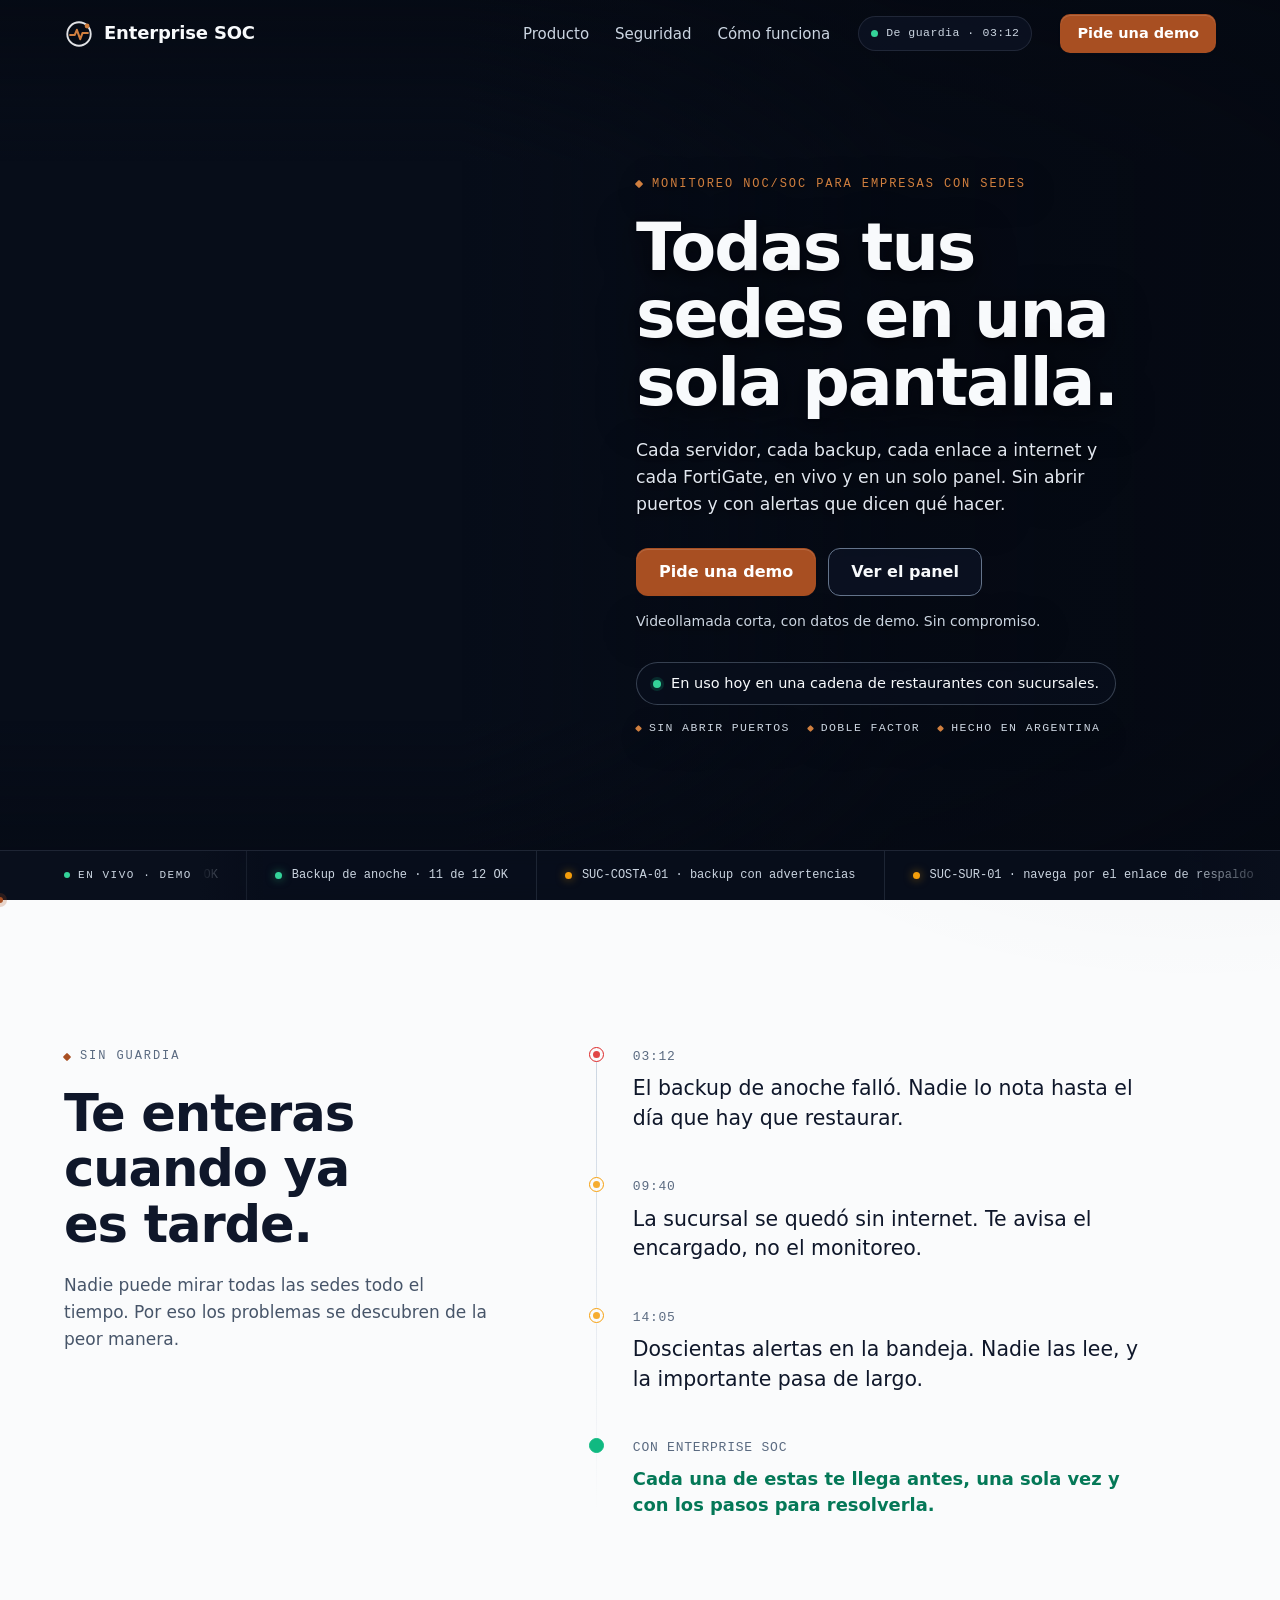
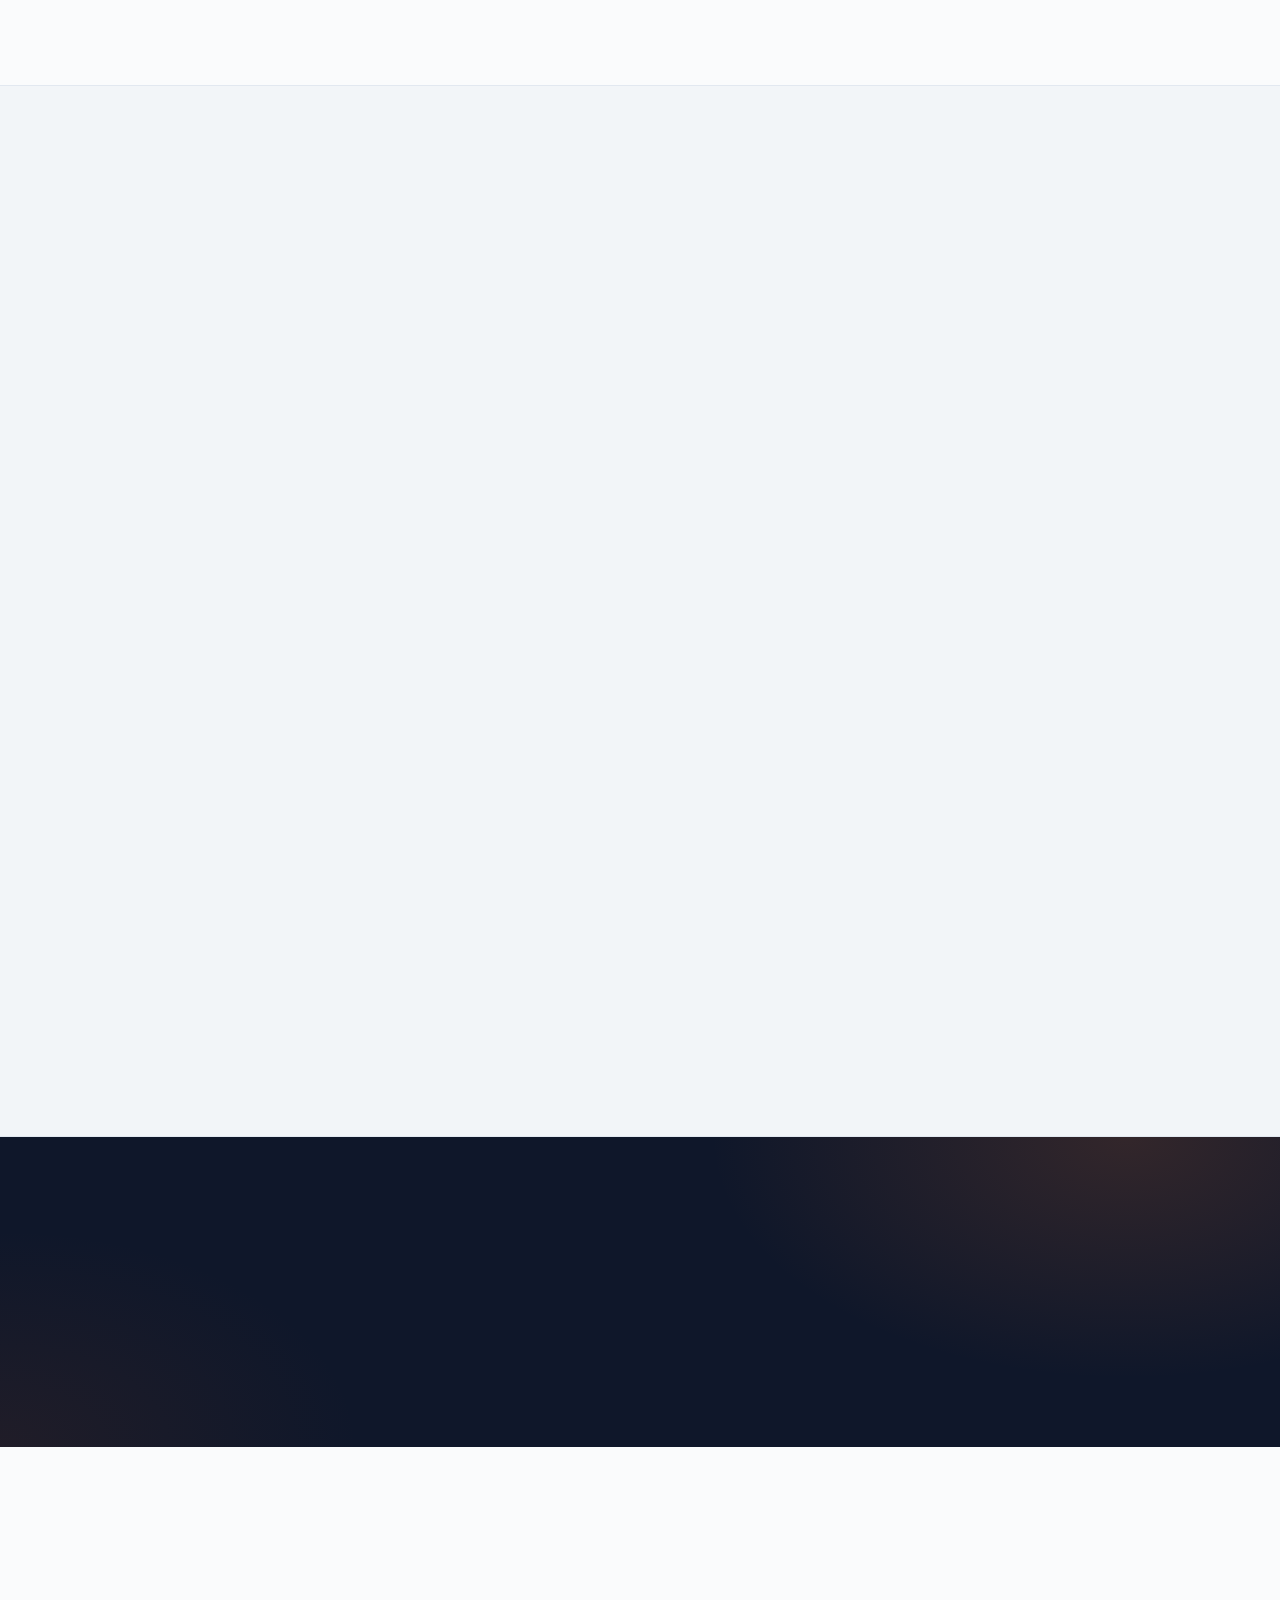
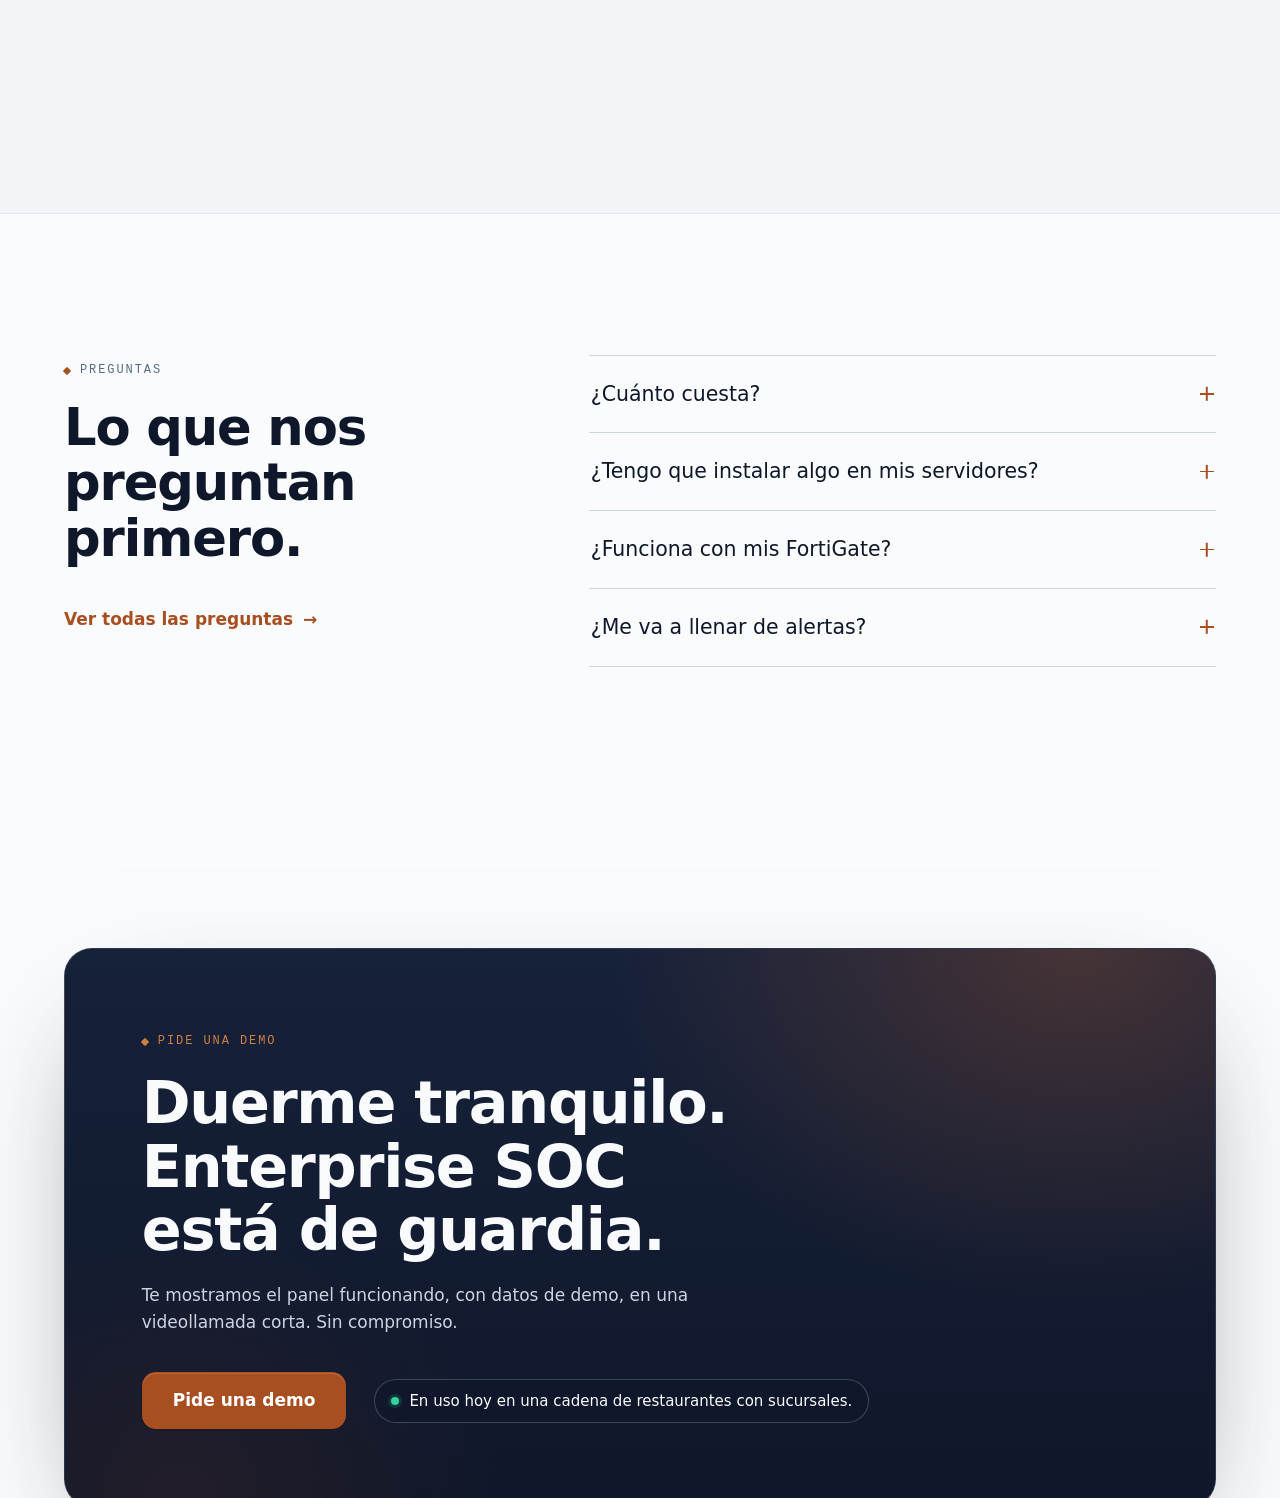
==== public/index.html @ 6513ec79 "WIP v16: correcciones responsive y libreria de efectos (en curso) Trabajo parcial, todavia en desarr" ====
<!doctype html>
<html lang="es">
<head>
<meta charset="utf-8">
<meta name="viewport" content="width=device-width, initial-scale=1, viewport-fit=cover">
<title>Enterprise SOC | Monitoreo NOC/SOC para empresas con sedes</title>
<meta name="description" content="Servidores, backups, internet y firewalls Fortinet de todas tus sedes, vigilados de día y de noche desde una sola pantalla. Te avisa con los pasos para resolverlo.">
<meta name="theme-color" content="#0F172A">
<link rel="canonical" href="https://enterprisesoc.lat/">
<meta property="og:type" content="website">
<meta property="og:locale" content="es_LA">
<meta property="og:site_name" content="Enterprise SOC">
<meta property="og:title" content="Enterprise SOC: te enteras antes de que llame el usuario">
<meta property="og:description" content="Servidores, backups, internet y firewalls Fortinet de todas tus sedes, vigilados de día y de noche desde una sola pantalla. Te avisa con los pasos para resolverlo.">
<meta property="og:url" content="https://enterprisesoc.lat/">
<meta property="og:image" content="https://enterprisesoc.lat/assets/img/og.jpg?v=15">
<meta property="og:image:width" content="1200">
<meta property="og:image:height" content="630">
<meta name="twitter:card" content="summary_large_image">
<link rel="icon" href="/favicon.svg" type="image/svg+xml">
<link rel="apple-touch-icon" href="/apple-touch-icon.png">
<link rel="preload" href="/assets/fonts/familjen-grotesk.woff2" as="font" type="font/woff2" crossorigin>
<link rel="preload" href="/assets/fonts/atkinson-next.woff2" as="font" type="font/woff2" crossorigin>
<link rel="preload" as="image" href="/assets/img/hero-start.webp?v=15" media="(min-width: 1025px) and (prefers-reduced-motion: no-preference)" fetchpriority="high">
<link rel="preload" as="image" href="/assets/img/hero-final-portrait.webp?v=15" media="(max-width: 720px)" fetchpriority="high">
<link rel="preload" as="script" href="/assets/js/geo-data.js?v=15" media="(min-width: 1025px) and (prefers-reduced-motion: no-preference)">
<link rel="preload" as="script" href="/assets/js/hero-scene.js?v=15" media="(min-width: 1025px) and (prefers-reduced-motion: no-preference)">
<style>@font-face{font-family:'Familjen Grotesk';src:url('/assets/fonts/familjen-grotesk.woff2') format('woff2');font-weight:400 700;font-style:normal;font-display:swap}
@font-face{font-family:'Atkinson Hyperlegible Next';src:url('/assets/fonts/atkinson-next.woff2') format('woff2');font-weight:200 800;font-style:normal;font-display:swap}
@font-face{font-family:'Martian Mono';src:url('/assets/fonts/martian-mono.woff2') format('woff2');font-weight:100 800;font-style:normal;font-display:swap}
:root,.form,.alert-card,.light{
--canvas:#FAFBFC;
--canvas-alt:#F2F5F8;
--surface:#FFFFFF;
--surface-2:#F8FAFC;
--sunken:#F1F5F9;
--glass:rgba(255,255,255,.82);
--line:#E2E8F0;
--line-strong:#CBD5E1;
--line-ui:#8492A6;
--accent:#A84F22;
--accent-hover:#873F1C;
--accent-soft:#FBF3EC;
--accent-tint:#F2DCC8;
--btn:#A84F22;
--btn-hover:#873F1C;
--warm:#C2632D;
--amber:#B45309;
--amber-dot:#F59E0B;
--crit:#DC2626;
--crit-text:#B91C1C;
--ok:#10B981;
--ok-text:#047857;
--text-primary:#0F172A;
--text-secondary:#475569;
--text-muted:#5A6A80;
--shadow:0 1px 2px rgba(15,23,42,.05),0 14px 34px -18px rgba(15,23,42,.2);
--shadow-lg:0 40px 100px -42px rgba(15,23,42,.38),0 0 0 1px rgba(15,23,42,.03);
}
:root{
--f-display:'Familjen Grotesk',ui-sans-serif,system-ui,sans-serif;
--f-body:'Atkinson Hyperlegible Next','Atkinson Hyperlegible',ui-sans-serif,system-ui,sans-serif;
--f-mono:'Martian Mono',ui-monospace,SFMono-Regular,Menlo,monospace;
--ease-out:cubic-bezier(.22,1,.36,1);
--ease-in-out:cubic-bezier(.65,0,.35,1);
--tshadow:0 1px 2px rgba(5,8,16,.9),0 3px 12px rgba(5,8,16,.7),0 10px 40px rgba(5,8,16,.7);
--gutter:clamp(20px,5vw,72px);
--nav-h:68px;
--wrap:1200px;
}
.form,.alert-card,.light{color:var(--text-primary)}
.hero,.page-hero,.demo-wrap,.nf,.ticker,.stats,.handover,.spec,.cta-card,.foot,.netguard,.dark,
.nav:not(.solid):not(.open){
--canvas:#0F172A;
--canvas-alt:#0F172A;
--surface:rgba(30,41,59,.72);
--surface-2:rgba(30,41,59,.5);
--sunken:rgba(11,18,34,.72);
--glass:rgba(15,23,42,.55);
--line:rgba(148,163,184,.16);
--line-strong:rgba(148,163,184,.34);
--line-ui:#64748B;
--accent:#D07F3F;
--accent-hover:#DFA067;
--accent-soft:rgba(208,127,63,.1);
--accent-tint:rgba(208,127,63,.24);
--warm:#E9A86F;
--amber:#FBBF24;
--crit:#F87171;
--crit-text:#FCA5A5;
--ok:#34D399;
--ok-text:#6EE7B7;
--text-secondary:#CBD5E1;
--text-muted:#94A3B8;
--text-primary:#F8FAFC;
--shadow:0 20px 60px -30px rgba(0,0,0,.7);
--shadow-lg:0 40px 120px -40px rgba(0,0,0,.8),0 0 0 1px rgba(0,0,0,.4);
color:var(--text-primary);
}
*,*::before,*::after{box-sizing:border-box}
html{overflow-x:hidden;overflow-x:clip;scroll-behavior:smooth;-webkit-text-size-adjust:100%;scroll-padding-top:calc(var(--nav-h) + 12px)}
html.menu-open{overflow:hidden;scrollbar-gutter:stable}
body{overflow-x:hidden;overflow-x:clip;margin:0;background:var(--canvas);color:var(--text-primary);font-family:var(--f-body);font-size:17px;line-height:1.6;-webkit-font-smoothing:antialiased;text-rendering:optimizeLegibility}
::selection{background:rgba(194,99,45,.22)}
img,svg,canvas{display:block;max-width:100%}
a{color:inherit}
h1,h2,h3{font-family:var(--f-display);font-weight:600;letter-spacing:-.015em;line-height:1.08;margin:0;text-wrap:balance}
p{margin:0}
p,li{text-wrap:pretty}
.sr-only{position:absolute!important;width:1px;height:1px;padding:0;margin:-1px;overflow:hidden;clip:rect(0,0,0,0);white-space:nowrap;border:0}
.skip{position:absolute;left:12px;top:-60px;z-index:100;background:var(--btn);color:#fff;padding:10px 16px;border-radius:10px;font-weight:600;text-decoration:none;transition:top .3s var(--ease-out)}
.skip:focus{top:12px}
:focus-visible{outline:2px solid var(--accent);outline-offset:3px;border-radius:6px}
main:focus{outline:none}
.env{position:fixed;inset:-10%;z-index:-1;pointer-events:none;background:
radial-gradient(60% 45% at 18% 16%,rgba(194,99,45,.045),transparent 70%),
radial-gradient(50% 40% at 86% 72%,rgba(15,23,42,.035),transparent 70%),
var(--canvas);animation:env-drift 96s var(--ease-in-out) -30s infinite alternate}
@keyframes env-drift{from{transform:translate3d(-2%,-1%,0) scale(1)}to{transform:translate3d(2%,1.5%,0) scale(1.04)}}
.nav{position:fixed;inset:0 0 auto 0;z-index:50;height:var(--nav-h);display:flex;align-items:center;gap:28px;padding:0 var(--gutter);border-bottom:1px solid transparent;transition:background .35s var(--ease-out),border-color .35s var(--ease-out),box-shadow .35s var(--ease-out);view-transition-name:nav}
.nav.solid{background:rgba(255,255,255,.9);backdrop-filter:blur(14px) saturate(1.4);-webkit-backdrop-filter:blur(14px) saturate(1.4);border-bottom-color:var(--line);box-shadow:0 8px 30px -22px rgba(15,23,42,.35)}
.nav.open{background:#fff;border-bottom-color:var(--line)}
.nav.scrolled:not(.solid):not(.open){background:rgba(9,15,28,.8);backdrop-filter:blur(14px) saturate(1.3);-webkit-backdrop-filter:blur(14px) saturate(1.3);border-bottom-color:rgba(148,163,184,.12)}
.brand{display:flex;align-items:center;gap:10px;text-decoration:none;font-family:var(--f-display);font-weight:600;font-size:18px;letter-spacing:-.01em;white-space:nowrap;color:var(--text-primary)}
.brand svg{width:30px;height:30px;flex:none}
.brand .lg-ring{stroke:currentColor;stroke-opacity:.9}
.brand .lg-pulse{stroke:var(--accent)}
.brand .lg-dot{fill:var(--accent)}
.nav-links{display:flex;gap:26px;margin:0 0 0 auto;list-style:none;padding:0}
.nav-links a{position:relative;text-decoration:none;color:var(--text-secondary);font-size:15px;transition:color .3s var(--ease-out)}
.nav-links a:hover,.nav-links a[aria-current="page"]{color:var(--text-primary)}
.nav-links a::after{content:"";position:absolute;left:0;right:0;bottom:-6px;height:1.5px;background:var(--accent);transform:scaleX(0);transform-origin:left;transition:transform .45s var(--ease-out)}
.nav-links a:hover::after,.nav-links a[aria-current="page"]::after{transform:scaleX(1)}
.nav-links .menu-cta{display:none}
.nav-links .menu-cta a::after{display:none}
.nav-cta{white-space:nowrap}
.status-chip{display:inline-flex;align-items:baseline;gap:8px;font-family:var(--f-mono);font-size:11.5px;letter-spacing:.04em;color:var(--text-secondary);padding:7px 12px;border:1px solid var(--line);border-radius:999px;background:var(--glass);white-space:nowrap}
.status-chip .dot{width:7px;height:7px;border-radius:50%;background:var(--ok);align-self:center;position:relative}
.status-chip .dot::after{content:"";position:absolute;inset:-4px;border-radius:50%;background:var(--ok);opacity:0;animation:dot-pulse 4s var(--ease-out) -1.2s infinite}
@keyframes dot-pulse{0%{opacity:.5;transform:scale(.4)}60%,100%{opacity:0;transform:scale(1.6)}}
.menu-btn{display:none;width:44px;height:44px;border-radius:12px;border:1px solid var(--line-ui);background:var(--glass);cursor:pointer;position:relative;flex:none}
.menu-btn span{position:absolute;left:12px;right:12px;height:1.6px;background:var(--text-primary);transition:transform .4s var(--ease-out)}
.menu-btn span:first-child{top:17px}.menu-btn span:last-child{top:25px}
.nav.open .menu-btn span:first-child{transform:translateY(4px) rotate(45deg)}
.nav.open .menu-btn span:last-child{transform:translateY(-4px) rotate(-45deg)}
.btn{display:inline-flex;align-items:center;justify-content:center;gap:10px;font-family:var(--f-body);font-weight:600;font-size:16px;line-height:1;padding:15px 22px;border-radius:12px;text-decoration:none;border:1px solid transparent;cursor:pointer;transition:background .3s var(--ease-out),color .3s var(--ease-out),border-color .3s var(--ease-out),box-shadow .3s var(--ease-out),transform .15s var(--ease-out);text-shadow:none;-webkit-tap-highlight-color:transparent}
.btn.primary{background:var(--btn);color:#fff;box-shadow:inset 0 1px 0 rgba(255,255,255,.14),0 1px 2px rgba(15,23,42,.2)}
.btn.primary:hover{background:var(--btn-hover);box-shadow:inset 0 1px 0 rgba(255,255,255,.14),0 12px 30px -10px rgba(194,99,45,.6)}
.btn.ghost{background:var(--glass);color:var(--text-primary);border-color:var(--line-ui)}
.btn.ghost:hover{border-color:var(--text-secondary);background:var(--surface)}
.btn:active{transform:scale(.98)}
.btn.small{padding:11px 16px;font-size:14.5px;border-radius:10px}
.btn.big{padding:19px 30px;font-size:17px;border-radius:14px}
.btn svg{width:16px;height:16px}
.btn[aria-current="page"]{pointer-events:none;opacity:.7}
@media (pointer:coarse){.btn{min-height:44px;display:inline-flex;align-items:center;justify-content:center}}
.link-arrow{display:inline-flex;align-items:center;gap:10px;color:var(--accent);font-weight:600;text-decoration:none}
.link-arrow::after{content:"→";transition:transform .4s var(--ease-out)}
.link-arrow:hover::after{transform:translateX(4px)}
.link-arrow:hover{color:var(--accent-hover)}
.proof{display:inline-flex;align-items:flex-start;gap:10px;padding:9px 16px;border:1px solid var(--line-strong);border-radius:22px;font-size:15px;color:var(--text-primary);background:var(--glass)}
.proof i{width:8px;height:8px;border-radius:50%;background:var(--ok);flex:none;box-shadow:0 0 0 3px rgba(16,185,129,.18);margin-top:calc(.8em - 4px)}
.live .proof i,.hero .proof i{animation:blink 4.6s var(--ease-in-out) -2.2s infinite}
@keyframes blink{0%,100%{opacity:.95}50%{opacity:.35}}
.hero{position:relative;background:#070D19}
.stage{position:relative;height:100vh;height:100svh;min-height:640px;display:flex;flex-direction:column;overflow:hidden;background:#070D19;isolation:isolate}
.hero-bg{position:absolute;inset:0;z-index:-3;background-color:#070D19;background-position:center;background-repeat:no-repeat;background-size:cover}
html:not(.js) .hero-bg,.hero.scene-failed .hero-bg{background-image:url('/assets/img/hero-final.webp?v=15')}
.hero.is-anim .hero-bg{background-image:url('/assets/img/hero-start.webp?v=15');background-size:auto 100%}
.scene,.scene-overlay{position:absolute;inset:0;width:100%;height:100%;z-index:-2}
.scene{transform:translateZ(0);opacity:0;transition:opacity 1.2s var(--ease-out)}
.scene-overlay{opacity:0;transition:opacity 1.2s var(--ease-out)}
.scene-ready .scene,.scene-ready .scene-overlay{opacity:1}
.hero.is-static .scene,.hero.is-static .scene-overlay,.hero.scene-failed .scene,.hero.scene-failed .scene-overlay{display:none}
.scrim{position:absolute;inset:0;z-index:-1;pointer-events:none;background:
linear-gradient(270deg,rgba(5,9,18,.84) 0%,rgba(5,9,18,.66) 30%,rgba(5,9,18,.2) 52%,rgba(5,9,18,0) 64%),
linear-gradient(180deg,rgba(5,9,18,.6) 0%,rgba(5,9,18,0) 18%),
linear-gradient(0deg,rgba(5,9,18,.55) 0%,rgba(5,9,18,0) 20%)}
.hero-inner{flex:1;display:flex;align-items:center;justify-content:flex-end;padding:calc(var(--nav-h) + 24px) var(--gutter) 36px}
.hero-copy{width:min(580px,100%);text-shadow:var(--tshadow)}
.hero-copy .kicker{color:var(--accent)}
.hero-copy h1{font-size:clamp(42px,5.2vw,78px);line-height:1.02;letter-spacing:-.03em;margin-top:18px;max-width:13ch}
.hero-sub{margin-top:20px;font-size:clamp(17px,1.35vw,20px);line-height:1.55;color:#E2E8F0;max-width:44ch}
.cta-row{display:flex;flex-wrap:wrap;gap:12px;margin-top:30px}
.cta-row .btn{text-shadow:none}
.hero-micro{margin-top:14px;font-size:14px;color:#CBD5E1}
.hero-proof{margin-top:30px;display:flex;flex-direction:column;align-items:flex-start;gap:14px}
.hero-proof .proof{background:rgba(9,16,30,.6);backdrop-filter:blur(10px);-webkit-backdrop-filter:blur(10px);text-shadow:none;font-size:14.5px}
.facts{list-style:none;margin:0;padding:0;display:flex;flex-wrap:wrap;gap:6px 18px;font-family:var(--f-mono);font-size:11.5px;letter-spacing:.12em;text-transform:uppercase;color:#CBD5E1}
.facts li{display:inline-flex;align-items:center;gap:8px}
.facts li::before{content:"";width:5px;height:5px;border-radius:1px;background:var(--accent);transform:rotate(45deg)}
.hv-b,.hv-c{display:none}
[data-h="b"] .hv-a,[data-h="c"] .hv-a{display:none}
[data-h="b"] .hv-b,[data-h="c"] .hv-c{display:inline}
.hero-copy>*{animation:hero-in .8s var(--ease-out) both}
.hero-copy>:nth-child(1){animation-delay:.05s}
.hero-copy>:nth-child(2){animation-delay:.15s}
.hero-copy>:nth-child(3){animation-delay:.3s}
.hero-copy>:nth-child(4){animation-delay:.42s}
.hero-copy>:nth-child(5){animation-delay:.5s}
.hero-copy>:nth-child(6){animation-delay:.6s}
@keyframes hero-in{from{opacity:0;transform:translateY(16px)}to{opacity:1;transform:none}}
.hero-copy>h1{animation-name:hero-h1}
@keyframes hero-h1{from{transform:translateY(12px)}to{transform:none}}
.ticker{position:relative;flex:none;overflow:hidden;border-top:1px solid var(--line);background:rgba(9,15,28,.86);backdrop-filter:blur(8px);-webkit-backdrop-filter:blur(8px)}
.ticker::before,.ticker::after{content:"";position:absolute;top:0;bottom:0;width:8%;z-index:1;pointer-events:none;background:linear-gradient(90deg,rgba(9,15,28,1),rgba(9,15,28,0))}
.ticker::before{left:0}.ticker::after{right:0;transform:scaleX(-1)}
.ticker-label{position:absolute;left:0;top:0;bottom:0;z-index:2;display:flex;align-items:center;gap:8px;padding:0 72px 0 var(--gutter);font-family:var(--f-mono);font-size:11px;letter-spacing:.14em;color:var(--text-secondary);background:linear-gradient(90deg,rgba(9,15,28,1) 0,rgba(9,15,28,1) calc(100% - 64px),rgba(9,15,28,0) 100%)}
.ticker-label i{width:6px;height:6px;border-radius:50%;background:var(--ok)}
.live .ticker-label i{animation:blink 2.4s var(--ease-in-out) infinite}
.ticker-track{display:flex;width:max-content;animation:tick 80s linear infinite;animation-play-state:paused}
.ticker.live .ticker-track{animation-play-state:running}
.ticker:hover .ticker-track,.ticker:focus-within .ticker-track{animation-play-state:paused}
.ev{display:inline-flex;align-items:center;gap:10px;padding:15px 28px;font-family:var(--f-mono);font-size:12px;color:var(--text-secondary);white-space:nowrap;border-right:1px solid var(--line)}
.ev::before{content:"";width:7px;height:7px;border-radius:50%;background:var(--ok);box-shadow:0 0 10px rgba(52,211,153,.6)}
.ev.warn::before{background:var(--amber-dot);box-shadow:0 0 10px rgba(245,158,11,.6)}
.ev.crit::before{background:var(--crit);box-shadow:0 0 10px rgba(248,113,113,.6)}
@keyframes tick{to{transform:translateX(-50%)}}
@media (max-width: 720px), (orientation: portrait) and (max-width: 1024px), (orientation: portrait) and (pointer: coarse), (orientation: landscape) and (pointer: coarse) and (max-height: 560px), (prefers-reduced-motion: reduce){
.hero .stage .hero-bg{background-image:url('/assets/img/hero-final.webp?v=15');background-size:cover}
}
@media (max-width: 720px), (orientation: portrait) and (max-width: 1024px), (orientation: portrait) and (pointer: coarse){
.hero .stage .hero-bg{background-image:url('/assets/img/hero-final-portrait.webp?v=15');background-position:center top;background-size:100% auto}
.stage{height:auto;min-height:100vh;min-height:100svh}
.hero-inner{align-items:flex-end;justify-content:flex-start;padding-top:calc(var(--nav-h) + 34vh)}
.scrim{background:linear-gradient(180deg,rgba(5,9,18,.45) 0%,rgba(5,9,18,.04) 20%,rgba(5,9,18,.12) 36%,rgba(5,9,18,.86) 56%,rgba(5,9,18,.97) 100%)}
}
@media (orientation: landscape) and (max-height: 620px){
.hero-proof .facts,.hero-micro{display:none}
}
.wrap{width:min(var(--wrap),calc(100% - 2*var(--gutter)));margin:0 auto;position:relative}
:root{--sec-pad:clamp(88px,11vw,150px)}
.sec{position:relative;padding:var(--sec-pad) 0}
.sec.alt{background:var(--canvas-alt);border-top:1px solid var(--line);border-bottom:1px solid var(--line)}
.kicker{font-family:var(--f-mono);font-size:12px;font-weight:500;letter-spacing:.16em;text-transform:uppercase;color:var(--text-muted);display:inline-flex;align-items:center;gap:10px}
.kicker::before{content:"";width:6px;height:6px;border-radius:1px;background:var(--accent);transform:rotate(45deg);flex:none}
.h2{font-size:clamp(32px,4vw,56px);letter-spacing:-.022em;margin-top:18px;max-width:20ch}
.lede{font-size:clamp(17px,1.3vw,19px);color:var(--text-secondary);margin-top:20px;max-width:58ch}
.sec-head{max-width:760px}
.sec-head.center{margin:0 auto;text-align:center;display:flex;flex-direction:column;align-items:center}
.more{margin-top:40px}
@property --fs{syntax:'<number>';inherits:true;initial-value:0}
html{--fs:0}
html:not(.sx){animation:sx-failsafe .01s linear 3s forwards}
@keyframes sx-failsafe{to{--fs:1}}
[data-reveal] .r{transition:opacity .8s var(--ease-out),transform .8s var(--ease-out)}
@media (scripting:enabled){
[data-reveal] .r{opacity:var(--fs);transform:translateY(calc(18px - var(--fs) * 18px))}
}
[data-reveal].in .r{opacity:1;transform:none}
[data-reveal].in .r:nth-child(2){transition-delay:.09s}
[data-reveal].in .r:nth-child(3){transition-delay:.18s}
[data-reveal].in .r:nth-child(4){transition-delay:.27s}
[data-reveal].in .r:nth-child(5){transition-delay:.36s}
[data-reveal].in .r:nth-child(6){transition-delay:.45s}
[data-reveal].in.done .r,[data-reveal].in.done .r:nth-child(n){transition-delay:0s}
[data-split-reveal] .wr{display:inline-block;overflow:hidden;vertical-align:top;padding-bottom:.14em;margin-bottom:-.14em}
[data-split-reveal] .wi{display:inline-block;transform:translateY(105%);opacity:0;transition:transform .6s var(--ease-out),opacity .6s var(--ease-out);transition-delay:calc(var(--i,0) * 40ms)}
.in [data-split-reveal] .wi,[data-split-reveal].in .wi{transform:none;opacity:1}
.after-hero{position:relative}
.guard{position:absolute;left:0;top:0;width:60px;pointer-events:none;z-index:1;overflow:visible}
.guard path{fill:none;stroke-linecap:round;stroke-linejoin:round}
.guard .base{stroke:var(--line-strong);stroke-width:1.2;opacity:.6}
.guard .live-line{stroke:var(--accent);stroke-width:1.6;opacity:.7}
.guard .head{fill:var(--accent)}
.guard .head-glow{fill:var(--accent);opacity:.22}
@media (max-width:1000px){.guard{display:none}}
.log{display:grid;grid-template-columns:minmax(0,5fr) minmax(0,7fr);gap:clamp(40px,6vw,96px);align-items:start}
.log-entries{list-style:none;margin:0;padding:0;position:relative}
.log-entries::before{content:"";position:absolute;left:7px;top:10px;bottom:10px;width:1px;background:linear-gradient(var(--line-strong),rgba(203,213,225,0))}
.entry{position:relative;padding:0 0 38px 44px}
.entry .dot{position:absolute;left:0;top:6px;width:15px;height:15px;border-radius:50%;border:1.5px solid var(--amber-dot);background:var(--canvas)}
.entry .dot::after{content:"";position:absolute;inset:3px;border-radius:50%;background:var(--amber-dot);opacity:.85}
.entry.crit .dot{border-color:var(--crit)}.entry.crit .dot::after{background:var(--crit)}
.live .entry .dot::after{animation:blink 5s var(--ease-in-out) -1.4s infinite}
.live .entry:nth-child(2) .dot::after{animation-delay:-3.1s}
.live .entry:nth-child(3) .dot::after{animation-delay:-.4s}
.entry time{font-family:var(--f-mono);font-size:13px;color:var(--text-muted);letter-spacing:.06em}
.entry p{font-size:clamp(19px,1.6vw,22px);line-height:1.45;margin-top:6px;color:var(--text-primary);max-width:40ch}
.entry.fix{padding-bottom:0}
.entry.fix .dot{border-color:var(--ok);background:var(--ok)}
.entry.fix .dot::after{display:none}
.entry.fix p{color:var(--ok-text);font-weight:600;font-size:clamp(17px,1.4vw,19px)}
.tabs{display:inline-flex;flex-wrap:wrap;justify-content:center;gap:4px;padding:5px;margin-top:36px;border:1px solid var(--line);border-radius:14px;background:var(--surface);box-shadow:var(--shadow)}
.tab{font:600 14.5px var(--f-body);color:var(--text-secondary);background:none;border:0;border-radius:10px;padding:10px 16px;cursor:pointer;transition:color .25s var(--ease-out),background .25s var(--ease-out);min-height:40px}
.tab:hover{color:var(--text-primary);background:var(--sunken)}
.tab[aria-selected="true"]{background:var(--btn);color:#fff}
.tilt-wrap{perspective:1600px;margin-top:28px}
.tilt{transform-origin:50% 0;transform:rotateX(calc(var(--t,1) * 8deg)) scale(calc(1 - var(--t,1) * .04)) translateY(calc(var(--t,1) * 28px));will-change:transform}
.frame{border:1px solid var(--line-strong);border-radius:16px;background:var(--surface);overflow:hidden;box-shadow:var(--shadow-lg);position:relative}
.frame-bar{display:flex;align-items:center;gap:14px;padding:11px 16px;border-bottom:1px solid var(--line);background:var(--surface-2)}
.frame-bar .lights{display:flex;gap:7px}
.frame-bar .lights i{width:10px;height:10px;border-radius:50%;background:var(--line-strong)}
.frame-bar .url{flex:1;max-width:420px;margin:0 auto;font-family:var(--f-mono);font-size:12px;color:var(--text-muted);background:var(--surface);border:1px solid var(--line);border-radius:8px;padding:6px 12px;display:flex;align-items:center;gap:8px;justify-content:center;justify-content:safe center;min-width:0;overflow:hidden;white-space:nowrap}
.frame-bar .url svg{width:12px;height:12px;flex:none;stroke:currentColor;fill:none;stroke-width:1.6}
.frame-bar .url>span{min-width:0;overflow:hidden;text-overflow:ellipsis;white-space:nowrap}
.frame-bar .conn{font-family:var(--f-mono);font-size:11.5px;color:var(--text-muted);display:flex;align-items:center;gap:7px}
.frame-bar .conn i{width:7px;height:7px;border-radius:50%;background:var(--ok)}
.live .frame-bar .conn i{animation:blink 4.4s var(--ease-in-out) -2s infinite}
.shots{position:relative;aspect-ratio:2400/1126;background:var(--surface-2)}
.shot{position:absolute;inset:0;opacity:0;transition:opacity .6s var(--ease-out)}
.shot.on{opacity:1}
.shot img{width:100%;height:auto;display:block}
.pins{position:absolute;inset:0;pointer-events:none}
.pin{position:absolute;display:flex;align-items:center;gap:8px;transform:translate(-8px,-50%);opacity:0;transition:opacity .5s var(--ease-out) .35s}
.shot.on .pin{opacity:1}
.pin i{width:16px;height:16px;border-radius:50%;background:var(--btn);border:2px solid #fff;box-shadow:0 0 0 5px rgba(194,99,45,.22),0 4px 12px rgba(15,23,42,.25);flex:none}
.pin span{font-family:var(--f-mono);font-size:12px;letter-spacing:.02em;color:#fff;background:#0F172A;padding:5px 9px;border-radius:7px;white-space:nowrap;box-shadow:0 6px 18px -6px rgba(15,23,42,.45)}
.pin.left{flex-direction:row-reverse;transform:translate(calc(-100% + 8px),-50%)}
.pin.below{flex-direction:column;transform:translate(-50%,-8px)}
.pin.above{flex-direction:column-reverse;transform:translate(-50%,calc(-100% + 8px))}
.box{position:absolute;border:2px solid var(--btn);border-radius:8px;box-shadow:0 0 0 4px rgba(194,99,45,.14);opacity:0;transition:opacity .5s var(--ease-out) .35s}
.shot.on .box{opacity:1}
.shot-caption{margin:18px auto 0;max-width:72ch;text-align:center;color:var(--text-secondary);font-size:16px;min-height:3.2em}
.shot-caption b{color:var(--text-primary);font-weight:600}
.caption-note{margin-top:8px;text-align:center;font-family:var(--f-mono);font-size:11.5px;color:var(--text-muted);letter-spacing:.04em}
.pillars{display:grid;grid-template-columns:repeat(2,minmax(0,1fr));gap:18px;margin-top:52px}
.card{position:relative;background:var(--surface);border:1px solid var(--line);border-radius:20px;padding:30px 30px 26px;display:flex;flex-direction:column;box-shadow:var(--shadow);transition:border-color .4s var(--ease-out),transform .5s var(--ease-out),box-shadow .5s var(--ease-out),opacity .8s var(--ease-out)}
.card:hover{border-color:var(--accent-tint);transform:translateY(-3px);box-shadow:0 1px 2px rgba(15,23,42,.05),0 24px 44px -22px rgba(135,63,28,.3)}
.card .ico{width:46px;height:46px;border-radius:12px;display:grid;place-items:center;background:var(--accent-soft);border:1px solid var(--accent-tint);position:relative}
.card .ico svg{width:24px;height:24px;stroke:var(--accent);fill:none;stroke-width:1.5;stroke-linecap:round;stroke-linejoin:round}
.card .ico::after{content:"";position:absolute;inset:-1px;border-radius:12px;box-shadow:0 0 22px rgba(194,99,45,.4);opacity:0}
.live .card .ico::after{animation:glow 9s var(--ease-in-out) infinite}
.live .card:nth-child(2) .ico::after{animation-delay:-2.2s}
.live .card:nth-child(3) .ico::after{animation-delay:-4.5s}
.live .card:nth-child(4) .ico::after{animation-delay:-6.7s}
@keyframes glow{0%,70%,100%{opacity:0}82%{opacity:1}}
.card h3{font-size:24px;margin-top:22px}
.card p{color:var(--text-secondary);margin-top:10px;font-size:16.5px}
.card .readout{margin-top:auto;padding-top:22px;font-family:var(--f-mono);font-size:11.5px;line-height:1.7;color:var(--text-muted);display:block;border-top:1px dashed var(--line-strong)}
.card .readout b{font-weight:500;color:var(--text-primary)}
.card .readout::before{content:"";display:inline-block;width:6px;height:6px;border-radius:50%;background:var(--ok);margin-right:8px;vertical-align:1px}
.card .readout.warn::before{background:var(--amber-dot)}
.card .body{margin-bottom:22px}
.spot{isolation:isolate;overflow:hidden}
.spot::before{content:"";position:absolute;inset:0;z-index:-1;border-radius:inherit;background:radial-gradient(420px circle at var(--mx,50%) var(--my,-20%),rgba(194,99,45,.08),transparent 45%);opacity:0;transition:opacity .5s var(--ease-out)}
.spot:hover::before{opacity:1}
.also{margin-top:26px;display:flex;flex-wrap:wrap;align-items:center;gap:10px}
.also-label{font-family:var(--f-mono);font-size:11.5px;letter-spacing:.14em;text-transform:uppercase;color:var(--text-muted);margin-right:6px}
.chip{display:inline-flex;align-items:center;padding:8px 14px;border:1px solid var(--line);border-radius:999px;background:var(--surface);font-size:14.5px;color:var(--text-secondary)}
.flow-sec{display:grid;grid-template-columns:minmax(0,5fr) minmax(0,6fr);gap:clamp(36px,6vw,96px);align-items:center}
.beats{list-style:none;margin:34px 0 0;padding:0;display:grid;gap:18px;counter-reset:beat}
.beats li{display:grid;grid-template-columns:34px minmax(0,1fr);gap:4px 14px;align-items:baseline}
.beats li::before{counter-increment:beat;content:counter(beat,decimal-leading-zero);font-family:var(--f-mono);font-size:12px;color:var(--text-muted);grid-row:span 2}
.beats b{font-family:var(--f-display);font-weight:600;font-size:19px}
.beats span{color:var(--text-secondary);font-size:16px}
.alert-card{background:var(--surface);border:1px solid var(--line);border-radius:18px;box-shadow:var(--shadow-lg);padding:24px;font-size:15px;position:relative}
.ac-head{display:flex;align-items:center;gap:10px;flex-wrap:wrap}
.sev{font-family:var(--f-mono);font-size:11px;letter-spacing:.06em;font-weight:500;padding:4px 8px;border-radius:6px;border:1px solid #FCD34D;background:#FFFBEB;color:#92400E}
.ac-srv{font-family:var(--f-mono);font-size:13px;font-weight:500;color:var(--text-primary)}
.ac-time{margin-left:auto;font-family:var(--f-mono);font-size:12px;color:var(--text-muted);transition:opacity .4s var(--ease-out)}
.ac-title{font-family:var(--f-display);font-weight:600;font-size:20px;line-height:1.3;margin-top:14px}
.ac-todo{margin-top:16px;border:1px solid #FDE9C8;background:#FFFBF4;border-radius:12px;padding:14px 16px}
.ac-todo>p{font-family:var(--f-mono);font-size:11px;letter-spacing:.12em;text-transform:uppercase;color:var(--amber)}
.ac-todo ol{margin:10px 0 0;padding-left:20px;display:grid;gap:7px;color:var(--text-secondary);font-size:14.5px}
.ac-todo ol li{transition:opacity .5s var(--ease-out),transform .5s var(--ease-out)}
@media (scripting:enabled){
.ac-todo ol li{opacity:var(--fs);transform:translateY(calc(6px - var(--fs) * 6px))}
}
.alert-card.s2 .ac-todo li{opacity:1;transform:none}
.alert-card.s2 .ac-todo li:nth-child(2){transition-delay:.25s}
.alert-card.s2 .ac-todo li:nth-child(3){transition-delay:.5s}
.ac-actions{display:flex;flex-wrap:wrap;gap:8px;margin-top:16px}
.ac-actions span{font-size:13px;padding:6px 10px;border:1px solid var(--line);border-radius:8px;color:var(--text-secondary);background:var(--surface-2)}
.ac-actions span.hl{border-color:var(--accent-tint);color:var(--accent);background:var(--accent-soft)}
.ac-trail{list-style:none;margin:18px 0 0;padding:16px 0 0;border-top:1px dashed var(--line-strong);display:flex;flex-wrap:wrap;gap:8px 18px;font-family:var(--f-mono);font-size:11.5px;color:var(--text-muted)}
.ac-trail li{display:inline-flex;align-items:center;gap:7px;opacity:.4;transition:opacity .5s var(--ease-out),color .5s var(--ease-out)}
.ac-trail li::before{content:"";width:7px;height:7px;border-radius:50%;background:var(--line-strong);transition:background .5s var(--ease-out)}
.ac-trail li.on{opacity:1;color:var(--text-secondary)}
.ac-trail li.on::before{background:var(--amber-dot)}
.ac-trail li.on.ok::before{background:var(--ok)}
.ac-trail li.on.ok{color:var(--ok-text)}
.ac-channels{display:flex;flex-wrap:wrap;gap:8px;margin-top:16px;align-items:center;font-size:13px;color:var(--text-muted)}
.ac-channels i{font-style:normal;padding:4px 9px;border-radius:999px;background:var(--sunken);color:var(--text-secondary)}
.ac-stamp{position:absolute;top:20px;right:20px;font-family:var(--f-mono);font-size:11px;letter-spacing:.1em;font-weight:500;color:var(--ok-text);border:1.5px solid var(--ok);border-radius:8px;padding:6px 10px;background:#ECFDF5;opacity:0;transform:scale(1.15) rotate(-4deg);transition:opacity .4s var(--ease-out),transform .5s var(--ease-out)}
.alert-card.s4 .ac-stamp{opacity:1;transform:rotate(-4deg)}
.alert-card.s4 .ac-time{opacity:0}
.stats{padding:clamp(60px,7vw,96px) 0;background:radial-gradient(50% 120% at 88% 0%,rgba(194,99,45,.2),transparent 65%),radial-gradient(40% 100% at 0% 100%,rgba(135,63,28,.14),transparent 70%),var(--canvas)}
.stats-grid{display:grid;grid-template-columns:repeat(4,minmax(0,1fr));gap:28px}
.stat b{display:block;font-family:var(--f-display);font-weight:600;font-size:clamp(44px,5vw,72px);letter-spacing:-.03em;line-height:1;color:var(--text-primary);background:linear-gradient(180deg,#FFFFFF 30%,#EBC29D);-webkit-background-clip:text;background-clip:text;-webkit-text-fill-color:transparent;white-space:nowrap}
@media (forced-colors:active){.stat b,.stat b *{background:none;-webkit-text-fill-color:currentColor;color:CanvasText}}
.stat>span{display:block;margin-top:12px;color:var(--text-secondary);max-width:24ch}
.locks-sec{display:grid;grid-template-columns:minmax(0,5fr) minmax(0,7fr);gap:clamp(36px,6vw,96px);align-items:start}
.locks{list-style:none;margin:0;padding:0;display:grid;grid-template-columns:repeat(2,minmax(0,1fr));gap:14px}
.locks li{padding:22px;border:1px solid var(--line);border-radius:16px;background:var(--surface);box-shadow:var(--shadow)}
.locks svg{width:22px;height:22px;stroke:var(--text-primary);fill:none;stroke-width:1.5;stroke-linecap:round;stroke-linejoin:round}
.locks b{display:block;margin-top:14px;font-family:var(--f-display);font-weight:600;font-size:19px}
.locks span{display:block;margin-top:6px;color:var(--text-secondary);font-size:15.5px}
.who{display:grid;grid-template-columns:repeat(3,minmax(0,1fr));gap:18px;margin-top:48px}
.who article{position:relative;padding:30px 28px 26px;border-radius:20px;background:var(--surface);border:1px solid var(--line);display:flex;flex-direction:column;box-shadow:var(--shadow);transition:border-color .4s var(--ease-out),transform .5s var(--ease-out),opacity .8s var(--ease-out)}
.who article:hover{border-color:var(--accent-tint);transform:translateY(-3px)}
.who .tag{font-family:var(--f-mono);font-size:11.5px;letter-spacing:.14em;text-transform:uppercase;color:var(--text-muted)}
.who h3{font-size:24px;margin-top:14px}
.who p{color:var(--text-secondary);margin-top:10px;font-size:16px}
.who ul{list-style:none;margin:18px 0 22px;padding:0;display:grid;gap:8px}
.who li{display:flex;gap:10px;align-items:baseline;font-size:15px;color:var(--text-primary)}
.who li::before{content:"";width:6px;height:6px;border-radius:50%;background:var(--ok);flex:none;transform:translateY(-2px)}
.who .link-arrow{margin-top:auto}
.handover{border:1px solid rgba(148,163,184,.2);border-radius:24px;background:radial-gradient(55% 70% at 92% 8%,rgba(194,99,45,.2),transparent 70%),radial-gradient(120% 90% at 70% 40%,#16213A,#0F172A);overflow:hidden;display:grid;grid-template-columns:minmax(0,4fr) minmax(0,8fr);align-items:center;box-shadow:0 40px 100px -46px rgba(15,23,42,.55)}
.handover-copy{padding:clamp(32px,5vw,64px)}
.handover .h2{font-size:clamp(32px,3.6vw,50px)}
.hold{margin-top:34px;position:relative;display:inline-flex;align-items:center;gap:14px;padding:16px 24px 16px 18px;border-radius:14px;border:1px solid var(--line-ui);background:var(--sunken);color:var(--text-primary);font:600 16px var(--f-body);cursor:pointer;overflow:hidden;user-select:none;-webkit-user-select:none;touch-action:none;-webkit-touch-callout:none;transition:border-color .3s var(--ease-out)}
.hold:hover{border-color:var(--accent)}
.hold .fill{position:absolute;inset:0;background:linear-gradient(90deg,rgba(208,127,63,.32),rgba(208,127,63,.14));transform-origin:left;transform:scaleX(var(--hp,0))}
.hold .ring{position:relative;width:26px;height:26px;flex:none}
.hold .ring svg{width:26px;height:26px;transform:rotate(-90deg)}
.hold .ring circle{fill:none;stroke-width:2.5}
.hold .ring .track{stroke:rgba(148,163,184,.25)}
.hold .ring .prog{stroke:var(--accent);stroke-dasharray:63;stroke-dashoffset:calc(63*(1 - var(--hp,0)))}
.hold .label{position:relative}
.handover.done .hold{border-color:var(--ok)}
.handover-msg{margin-top:20px;min-height:1.6em;color:var(--ok);font-weight:600;opacity:0;transform:translateY(6px);transition:opacity .7s var(--ease-out),transform .7s var(--ease-out)}
.handover.done .handover-msg{opacity:1;transform:none}
.map-note{margin-top:22px;font-family:var(--f-mono);font-size:12px;color:var(--text-muted)}
.map{position:relative;padding:clamp(16px,3vw,32px)}
.map svg{width:100%;height:auto;overflow:hidden;border-radius:18px;display:block;border:1px solid var(--line)}
.map .sea{fill:#0A1222}
.map .landfill{fill:#162236}
.map .coast{fill:none;stroke:rgba(148,163,184,.38);stroke-width:1.2}
.map .water-label{font-family:var(--f-mono);font-size:11px;letter-spacing:.24em;fill:rgba(148,163,184,.5)}
.map .link{fill:none;stroke:var(--accent);stroke-width:1.4;opacity:.9}
.map .site circle.core{fill:var(--warm)}
.map .site circle.halo{fill:var(--warm);opacity:.14}
.map .site circle.ok{fill:none;stroke:var(--ok);stroke-width:1.6;opacity:0;transform-box:fill-box;transform-origin:center;transform:scale(.4);transition:opacity .6s var(--ease-out),transform .6s var(--ease-out)}
.map .site.on circle.ok{opacity:1;transform:none}
.map .site text{font-family:var(--f-mono);font-size:11px;fill:var(--text-secondary);opacity:0;transition:opacity .6s var(--ease-out)}
.map .site.on text{opacity:1}
.live .map .site circle.core{animation:twinkle 6s var(--ease-in-out) infinite}
.live .map .site:nth-child(3n) circle.core{animation-delay:-2s}
.live .map .site:nth-child(3n+1) circle.core{animation-delay:-4.1s}
@keyframes twinkle{0%,100%{opacity:1}50%{opacity:.55}}
.steps{display:grid;grid-template-columns:repeat(3,minmax(0,1fr));gap:22px;margin:52px 0 0;padding:0;list-style:none;position:relative}
.step{position:relative;border-top:1px solid var(--line-strong);padding-top:28px;container-type:inline-size}
.step .num{font-family:var(--f-mono);font-size:13px;color:var(--text-muted);letter-spacing:.1em}
.step .art{margin:20px 0 24px;height:160px;border-radius:16px;border:1px solid var(--line);background:var(--surface);display:grid;place-items:center;overflow:hidden;position:relative}
.step .art svg{width:82%;height:auto;max-height:128px}
.step h3{font-size:24px}
.step p{color:var(--text-secondary);margin-top:10px;max-width:34ch}
.step .runner{position:absolute;top:-3.5px;left:0;width:6px;height:6px;border-radius:50%;background:var(--accent);box-shadow:0 0 10px rgba(194,99,45,.8);opacity:0}
.live .step .runner{animation:run 7s var(--ease-in-out) infinite}
.live .step:nth-child(2) .runner{animation-delay:-2.3s}
.live .step:nth-child(3) .runner{animation-delay:-4.6s}
@keyframes run{0%{transform:translateX(0);opacity:0}10%{opacity:1}60%{opacity:1}75%,100%{transform:translateX(calc(100cqi - 6px));opacity:0}}
.art .stroke{fill:none;stroke:#94A3B8;stroke-width:1.5;stroke-linecap:round;stroke-linejoin:round}
.art .acc{fill:none;stroke:var(--accent);stroke-width:1.6;stroke-linecap:round;stroke-linejoin:round}
.art .accf{fill:var(--accent)}
.art .warmf{fill:var(--warm)}
.art .t{font-family:var(--f-mono);font-size:9px;fill:var(--text-muted)}
.art .t.acc-t{fill:var(--accent)}
.art .t.sm{font-size:7px}
.faq{display:grid;grid-template-columns:minmax(0,5fr) minmax(0,7fr);gap:clamp(36px,6vw,96px);align-items:start}
@media (min-width:901px){.faq>div:first-child{position:sticky;top:calc(var(--nav-h) + 40px)}}
.faq-list{border-top:1px solid var(--line-strong)}
.faq details{border-bottom:1px solid var(--line-strong)}
.faq summary{list-style:none;cursor:pointer;display:flex;justify-content:space-between;align-items:baseline;gap:24px;padding:22px 2px;font-family:var(--f-display);font-weight:500;font-size:clamp(19px,1.6vw,22px);color:var(--text-primary);transition:color .3s var(--ease-out)}
.faq summary::-webkit-details-marker{display:none}
.faq summary:hover{color:var(--accent)}
.faq summary .plus{position:relative;width:14px;height:14px;flex:none;align-self:center}
.faq summary .plus::before,.faq summary .plus::after{content:"";position:absolute;left:0;top:6px;width:14px;height:1.6px;background:var(--accent);transition:transform .45s var(--ease-out)}
.faq summary .plus::after{transform:rotate(90deg)}
.faq details[open] summary .plus::after{transform:rotate(0)}
.faq .ans{padding:0 2px 24px;color:var(--text-secondary);max-width:62ch;animation:ans-in .5s var(--ease-out) both}
@keyframes ans-in{from{opacity:0;transform:translateY(-6px)}to{opacity:1;transform:none}}
.cta-card{position:relative;overflow:hidden;border:1px solid rgba(148,163,184,.2);border-radius:28px;padding:clamp(24px,6vw,88px);background:radial-gradient(70% 110% at 88% 0%,rgba(194,99,45,.28),transparent 58%),radial-gradient(40% 70% at 10% 100%,rgba(135,63,28,.16),transparent 70%),linear-gradient(180deg,#16213A,#0F172A);box-shadow:0 50px 120px -50px rgba(15,23,42,.6)}
.cta-card .h2{font-size:clamp(36px,4.6vw,66px);max-width:16ch}
.cta-card .kicker{color:var(--accent)}
.cta-net{position:absolute;inset:0;pointer-events:none;opacity:.5;background:75% 40%/cover no-repeat;-webkit-mask-image:linear-gradient(90deg,transparent 30%,#000 100%);mask-image:linear-gradient(90deg,transparent 30%,#000 100%)}
.live .cta-net{background-image:url('/assets/img/hero-bg.webp?v=15')}
.cta-card>*:not(.cta-net){position:relative}
.cta-actions{display:flex;align-items:center;gap:20px 28px;flex-wrap:wrap;margin-top:36px}
.foot{background:var(--canvas);border-top:1px solid var(--line);padding:64px 0 44px;color:var(--text-secondary);font-size:14.5px}
.foot-grid{display:grid;grid-template-columns:minmax(0,6fr) minmax(0,3fr) minmax(0,3fr);gap:36px 48px}
.foot .brand{font-size:17px;color:var(--text-primary)}
.foot .brand svg{width:26px;height:26px}
.foot-brand p{margin-top:16px;max-width:42ch}
.foot-mail{display:inline-block;margin-top:16px;color:var(--text-primary);text-decoration:none;border-bottom:1px solid var(--line-strong);padding-bottom:2px;transition:border-color .3s var(--ease-out)}
.foot-mail:hover{border-color:var(--accent)}
.foot-nav{display:flex;flex-direction:column;gap:10px}
.foot-h{font-family:var(--f-mono);font-size:11px;letter-spacing:.16em;text-transform:uppercase;color:var(--text-muted);margin-bottom:4px}
.foot a{text-decoration:none;color:var(--text-secondary);transition:color .3s var(--ease-out)}
.foot a:hover{color:var(--text-primary)}
.foot .fine{grid-column:1/-1;display:flex;justify-content:space-between;gap:12px 32px;flex-wrap:wrap;font-size:13px;margin-top:12px;padding-top:24px;border-top:1px solid var(--line);color:var(--text-muted)}
.page-hero{position:relative;padding:calc(var(--nav-h) + clamp(80px,12vw,150px)) 0 clamp(64px,9vw,110px);overflow:hidden;border-bottom:1px solid var(--line);background:var(--canvas);isolation:isolate}
.page-hero-bg{position:absolute;inset:0;z-index:-1;overflow:hidden}
.page-hero-bg::before{content:"";position:absolute;inset:-6%;background:url('/assets/img/hero-bg.webp?v=15') 30% 50%/cover no-repeat;opacity:.55;animation:kenburns 42s var(--ease-in-out) -8s infinite alternate}
.page-hero-bg::after{content:"";position:absolute;inset:0;background:radial-gradient(38% 60% at 90% 12%,rgba(194,99,45,.22),transparent 70%),radial-gradient(34% 50% at 72% 100%,rgba(135,63,28,.2),transparent 70%),linear-gradient(90deg,rgba(15,23,42,.97) 0%,rgba(15,23,42,.86) 45%,rgba(15,23,42,.5) 100%),linear-gradient(0deg,#0F172A 0%,rgba(15,23,42,0) 40%)}
@media (max-width:720px){.page-hero-bg::before{background-image:none}}
@keyframes kenburns{from{transform:scale(1) translate3d(0,0,0)}to{transform:scale(1.08) translate3d(-2%,1%,0)}}
.page-hero .kicker,.demo-wrap .kicker,.nf .kicker{color:var(--accent)}
.page-hero h1,.demo-copy h1,.nf h1{font-size:clamp(40px,5.4vw,76px);line-height:1.03;letter-spacing:-.028em;max-width:17ch;margin-top:18px}
.page-hero .lede{font-size:clamp(18px,1.45vw,21px);max-width:56ch}
.hero-actions{display:flex;flex-wrap:wrap;gap:12px;margin-top:34px}
.scrolly-grid{display:grid;grid-template-columns:minmax(0,7fr) minmax(0,5fr);gap:clamp(32px,5vw,72px);margin-top:48px;align-items:start}
.scrolly-sticky{position:sticky;top:calc(var(--nav-h) + 40px)}
.scrolly-dots{display:flex;gap:8px;margin-top:16px;justify-content:center}
.scrolly-dots i{width:22px;height:3px;border-radius:2px;background:var(--line-strong);transition:background .4s var(--ease-out),width .4s var(--ease-out)}
.scrolly-dots i.on{background:var(--accent);width:40px}
.chapters{list-style:none;margin:0;padding:0}
.chapter{min-height:min(70vh,640px);display:flex;flex-direction:column;justify-content:center;transition:opacity .6s var(--ease-out)}
.sx .chapter{opacity:.32}
.sx .chapter.on{opacity:1}
.chapter .num{font-family:var(--f-mono);font-size:13px;color:var(--text-muted);letter-spacing:.1em}
.chapter h3{font-size:clamp(26px,2.4vw,34px);margin-top:12px;line-height:1.12}
.chapter p{color:var(--text-secondary);margin-top:14px;font-size:18px;max-width:42ch}
.ticks{list-style:none;padding:0;margin:20px 0 0;display:grid;gap:10px}
.ticks li{display:flex;gap:12px;align-items:baseline;color:var(--text-primary)}
.ticks li::before{content:"";width:6px;height:6px;border-radius:50%;background:var(--ok);flex:none;transform:translateY(-2px)}
.netguard{border-radius:28px;border:1px solid rgba(148,163,184,.2);background:radial-gradient(50% 80% at 100% 0%,rgba(194,99,45,.18),transparent 65%),linear-gradient(180deg,#16213A,#0F172A);padding:clamp(32px,5vw,64px);display:grid;grid-template-columns:minmax(0,5fr) minmax(0,7fr);gap:clamp(32px,5vw,72px);align-items:center;box-shadow:0 40px 100px -46px rgba(15,23,42,.55)}
.netguard .kicker{color:var(--accent)}
.netguard .h2{font-size:clamp(30px,3.4vw,48px)}
.ng-list{list-style:none;margin:28px 0 0;padding:0;display:grid;gap:14px}
.ng-list li{display:grid;grid-template-columns:22px minmax(0,1fr);gap:12px;align-items:baseline}
.ng-list li::before{content:"";width:8px;height:8px;border-radius:50%;background:var(--amber-dot);transform:translateY(-1px)}
.ng-list b{font-weight:600}
.ng-list span{display:block;color:var(--text-secondary);font-size:15.5px}
.topo svg{width:100%;height:auto;overflow:visible}
.topo .ln{stroke:rgba(148,163,184,.4);stroke-width:1.4;fill:none}
.topo .ln.warn{stroke:var(--amber-dot);stroke-dasharray:4 5}
.topo .nd rect{fill:rgba(30,41,59,.9);stroke:rgba(148,163,184,.4);stroke-width:1.2}
.topo .nd.ok rect{stroke:rgba(52,211,153,.6)}
.topo .nd.bad rect{fill:rgba(120,53,15,.35);stroke:var(--amber-dot)}
.topo .nd text{font-family:var(--f-display);font-weight:600;font-size:14px;fill:#F8FAFC}
.topo .nd text.s{font-family:var(--f-mono);font-weight:400;font-size:10.5px;fill:#94A3B8}
.topo .nd.bad text.s{fill:#FBBF24}
.topo .badge rect{fill:#FBBF24}
.topo .badge text{font-family:var(--f-mono);font-size:10px;font-weight:500;fill:#1C1917;letter-spacing:.06em}
.topo .pulse{fill:none;stroke:var(--amber-dot);stroke-width:1.5;transform-box:fill-box;transform-origin:center;opacity:0}
.live .topo .pulse{animation:ring 2.6s var(--ease-out) infinite}
@keyframes ring{0%{opacity:.8;transform:scale(.6)}100%{opacity:0;transform:scale(1.8)}}
.topo .pk{fill:var(--accent)}
.inv{display:grid;grid-template-columns:repeat(4,minmax(0,1fr));gap:14px;margin:44px 0 0;padding:0;list-style:none}
.inv li{padding:24px 22px;border:1px solid var(--line);border-radius:18px;background:var(--surface);box-shadow:var(--shadow)}
.inv .k{font-family:var(--f-mono);font-size:11px;letter-spacing:.14em;text-transform:uppercase;color:var(--text-muted)}
.inv b{display:block;margin-top:12px;font-family:var(--f-display);font-weight:600;font-size:20px;line-height:1.2}
.inv span{display:block;margin-top:8px;color:var(--text-secondary);font-size:15px}
.inv-note{margin-top:18px;color:var(--text-muted);font-size:14.5px}
.split-2{display:grid;grid-template-columns:minmax(0,1fr) minmax(0,1fr);gap:clamp(36px,5vw,80px);align-items:center}
.split-2.reverse>:first-child{order:2}
.diagram svg,.flow svg{width:100%;height:auto;overflow:visible}
.flow{margin-top:44px;border:1px solid var(--line);border-radius:22px;padding:clamp(16px,3vw,32px);background:var(--surface)}
.node rect{fill:var(--surface);stroke:var(--line-ui);stroke-width:1.2}
.node.hub rect{fill:var(--accent-soft);stroke:var(--accent)}
.node text,.zone text,.wall text{font-family:var(--f-display);font-weight:600;font-size:17px;fill:var(--text-primary)}
.node text.s,.flow text.s,.diagram text.s{font-family:var(--f-mono);font-weight:400;font-size:11.5px;fill:var(--text-muted)}
.zone rect{fill:none;stroke:rgba(100,116,139,.4);stroke-dasharray:6 6}
.zone text{font-family:var(--f-mono);font-size:12px;letter-spacing:.18em;fill:var(--text-muted)}
.wall path{stroke:var(--crit);stroke-width:2;stroke-dasharray:4 6}
.wall text{font-family:var(--f-mono);font-size:11px;letter-spacing:.14em;fill:var(--crit-text)}
.wire{fill:none;stroke:rgba(194,99,45,.55);stroke-width:1.6}
.arrowhead{fill:var(--accent)}
.packet{fill:var(--accent);filter:drop-shadow(0 0 5px rgba(194,99,45,.7))}
.packet.warm{fill:var(--amber-dot)}
.chat{border:1px solid var(--line);border-radius:20px;background:var(--surface);padding:18px;display:flex;flex-direction:column;gap:14px;box-shadow:var(--shadow-lg)}
.chat-bar{display:flex;align-items:center;gap:10px;font-family:var(--f-mono);font-size:12px;color:var(--text-muted);padding-bottom:12px;border-bottom:1px solid var(--line)}
.chat-bar .dot{width:8px;height:8px;border-radius:50%;background:var(--ok)}
.msg{max-width:88%;padding:14px 16px;border-radius:14px;font-size:15.5px;line-height:1.55}
.msg.me{align-self:flex-end;background:var(--sunken);border:1px solid var(--line)}
.msg.bot{align-self:flex-start;background:var(--accent-soft);border:1px solid var(--accent-tint)}
.msg.bot ol{margin:10px 0 0;padding-left:20px;display:grid;gap:6px}
.msg.bot b{color:var(--accent);font-weight:500;font-family:var(--f-mono);font-size:13.5px}
[data-reveal] .chat .msg{transition:opacity .7s var(--ease-out),transform .7s var(--ease-out)}
@media (scripting:enabled){
[data-reveal] .chat .msg{opacity:var(--fs);transform:translateY(calc(10px - var(--fs) * 10px))}
}
[data-reveal].in .chat .msg.me{opacity:1;transform:none;transition-delay:.3s}
[data-reveal].in .chat .msg.bot{opacity:1;transform:none;transition-delay:1.4s}
.typing{display:flex;gap:5px;padding:6px 4px}
.typing i{width:6px;height:6px;border-radius:50%;background:var(--text-secondary);opacity:.4}
.live .typing i{animation:blink 1.4s var(--ease-in-out) infinite}
.live .typing i:nth-child(2){animation-delay:-1.2s}.live .typing i:nth-child(3){animation-delay:-1s}
.note{margin-top:22px;padding:14px 16px;border-left:2px solid var(--ok);background:var(--surface);border-radius:0 12px 12px 0;color:var(--text-secondary);font-size:15px;max-width:60ch}
.channels{display:grid;grid-template-columns:repeat(5,minmax(0,1fr));gap:12px;margin:44px 0 0;padding:0;list-style:none}
.channels li{padding:22px 16px;border:1px solid var(--line);border-radius:16px;background:var(--surface);text-align:center;box-shadow:var(--shadow)}
.channels svg{width:24px;height:24px;margin:0 auto;stroke:var(--text-primary);fill:none;stroke-width:1.5;stroke-linecap:round;stroke-linejoin:round}
.channels b{display:block;margin-top:12px;font-family:var(--f-display);font-weight:600;font-size:17px}
.channels span{display:block;margin-top:4px;color:var(--text-muted);font-size:13.5px}
.extras{display:grid;grid-template-columns:repeat(3,minmax(0,1fr));gap:18px;margin-top:22px}
.extras>div{padding:24px;border-radius:18px;border:1px solid var(--line);background:var(--surface-2)}
.extras b{font-family:var(--f-display);font-weight:600;font-size:19px}
.extras p{margin-top:8px;color:var(--text-secondary);font-size:15.5px}
.spec{margin-top:48px;border:1px solid rgba(148,163,184,.22);border-radius:18px;background:radial-gradient(60% 90% at 100% 0%,rgba(194,99,45,.14),transparent 60%),#0F172A;overflow:hidden;box-shadow:0 40px 100px -46px rgba(15,23,42,.55)}
.spec-bar{display:flex;align-items:center;gap:10px;padding:14px 20px;border-bottom:1px solid var(--line);font-family:var(--f-mono);font-size:12.5px;color:var(--text-secondary)}
.spec-bar b{color:var(--accent);font-weight:500}
.cursor{display:inline-block;width:8px;height:15px;background:var(--accent);vertical-align:-3px;margin-left:4px;opacity:.8}
.live .cursor{animation:caret 1.2s steps(1) infinite}
@keyframes caret{50%{opacity:0}}
.spec ul{list-style:none;margin:0;padding:8px 0}
.spec li{display:grid;grid-template-columns:28px 170px minmax(0,1fr);gap:14px;align-items:baseline;padding:16px 22px;border-bottom:1px dashed var(--line)}
.spec li:last-child{border-bottom:0}
.spec li .ok{font-family:var(--f-mono);color:var(--ok)}
.spec li .k{font-family:var(--f-mono);font-size:12.5px;color:var(--text-muted);letter-spacing:.04em}
.spec li .v{font-size:17.5px;color:var(--text-primary)}
.timeline{list-style:none;padding:0;margin:48px 0 0;display:grid;grid-template-columns:repeat(4,minmax(0,1fr));gap:20px;position:relative}
.timeline::before{content:"";position:absolute;left:0;right:0;top:18px;height:1px;background:linear-gradient(90deg,var(--accent),var(--line-strong))}
.timeline li{position:relative;padding-top:52px}
.timeline .num{position:absolute;top:0;left:0;width:37px;height:37px;border-radius:50%;display:grid;place-items:center;background:var(--canvas);border:1px solid var(--accent);font-family:var(--f-mono);font-size:12px;color:var(--accent)}
.sec.alt .timeline .num{background:var(--canvas-alt)}
.timeline h3{font-size:22px}
.timeline p{color:var(--text-secondary);margin-top:10px}
.duo{display:grid;grid-template-columns:repeat(2,minmax(0,1fr));gap:18px;margin-top:48px}
.duo>div{padding:clamp(26px,3vw,36px);border-radius:22px;border:1px solid var(--line);background:var(--surface);box-shadow:var(--shadow)}
.duo>div.us{background:var(--accent-soft);border-color:var(--accent-tint)}
.duo .tag{font-family:var(--f-mono);font-size:11.5px;letter-spacing:.14em;text-transform:uppercase;color:var(--text-muted)}
.duo h3{font-size:26px;margin-top:12px}
.duo ul{list-style:none;margin:20px 0 0;padding:0;display:grid;gap:12px}
.duo li{display:grid;grid-template-columns:20px minmax(0,1fr);gap:10px;align-items:baseline}
.duo li::before{content:"✓";font-family:var(--f-mono);font-size:13px;color:var(--ok-text)}
.duo li span{color:var(--text-secondary)}
.needs{list-style:none;padding:0;margin:0;display:grid;gap:12px}
.needs li{display:grid;gap:4px;padding:20px 22px;border:1px solid var(--line);border-radius:16px;background:var(--surface);box-shadow:var(--shadow)}
.needs b{font-family:var(--f-display);font-weight:600;font-size:19px}
.needs span{color:var(--text-secondary)}
.needs em{font-style:normal;font-family:var(--f-mono);font-size:11px;letter-spacing:.12em;text-transform:uppercase;color:var(--text-muted);margin-left:8px;font-weight:400}
.msp{display:grid;grid-template-columns:minmax(0,6fr) minmax(0,5fr);gap:clamp(32px,5vw,72px);align-items:center;border:1px solid var(--line);border-radius:28px;padding:clamp(32px,5vw,64px);background:radial-gradient(60% 80% at 100% 0%,rgba(194,99,45,.07),transparent 60%),var(--surface)}
.msp-list{list-style:none;padding:0;margin:0;display:grid;gap:12px}
.msp-list li{display:flex;align-items:center;gap:12px;padding:16px 18px;border:1px solid var(--line);border-radius:14px;background:var(--surface);box-shadow:var(--shadow);font-family:var(--f-mono);font-size:13px;color:var(--text-primary);flex-wrap:wrap;overflow-wrap:anywhere;min-width:0}
.msp-list em{font-style:normal;color:var(--text-muted);margin-left:auto}
.msp-list .dot{width:8px;height:8px;border-radius:50%;background:var(--ok)}
.msp-list .dot.warn{background:var(--amber-dot)}
.msp .ticks{margin-top:26px}
.demo-wrap,.nf{position:relative;padding:calc(var(--nav-h) + clamp(56px,8vw,110px)) 0 clamp(80px,10vw,140px);overflow:hidden;background:var(--canvas);isolation:isolate}
.demo-grid{display:grid;grid-template-columns:minmax(0,5fr) minmax(0,6fr);gap:clamp(36px,6vw,90px);align-items:start}
.demo-copy .proof{margin-top:28px}
.next{list-style:none;padding:0;margin:36px 0 0;display:grid;gap:16px}
.next li{display:flex;gap:16px;align-items:flex-start}
.next .num{width:34px;height:34px;flex:none;border-radius:50%;display:grid;place-items:center;border:1px solid var(--accent);font-family:var(--f-mono);font-size:12px;color:var(--accent)}
.next b{display:block;font-family:var(--f-display);font-size:19px}
.next span{color:var(--text-secondary)}
.form{width:100%;text-align:left;background:var(--surface);border:1px solid var(--line);border-radius:22px;padding:clamp(24px,4vw,40px);display:grid;grid-template-columns:repeat(2,minmax(0,1fr));gap:18px;position:relative;box-shadow:0 40px 110px -40px rgba(0,0,0,.55),0 0 0 1px rgba(15,23,42,.04)}
.form-title{grid-column:1/-1;font-family:var(--f-display);font-weight:600;font-size:22px}
.field{display:flex;flex-direction:column;gap:8px;min-width:0}
.field.full{grid-column:1/-1}
.field label,.field legend{font-size:14.5px;font-weight:600;color:var(--text-primary);padding:0}
.field .opt{font-weight:400;color:var(--text-muted)}
.field input,.field select,.field textarea{font:400 16px var(--f-body);color:var(--text-primary);background:var(--surface);border:1px solid var(--line-ui);border-radius:11px;padding:13px 14px;outline:none;width:100%;transition:border-color .3s var(--ease-out),box-shadow .3s var(--ease-out)}
.field textarea{min-height:96px;resize:vertical}
.field input::placeholder,.field textarea::placeholder{color:var(--text-muted)}
.field input:focus,.field select:focus,.field textarea:focus{border-color:var(--accent);box-shadow:0 0 0 3px rgba(194,99,45,.18)}
.field [aria-invalid="true"]{border-color:var(--crit);box-shadow:0 0 0 3px rgba(220,38,38,.12)}
.field .err{display:none;font-size:13.5px;color:var(--crit-text)}
.field.bad .err{display:block}
.field select{appearance:none;-webkit-appearance:none;background-image:url("data:image/svg+xml,%3Csvg xmlns='http://www.w3.org/2000/svg' width='12' height='8' fill='none'%3E%3Cpath d='M1 1.5l5 5 5-5' stroke='%23A84F22' stroke-width='1.6' stroke-linecap='round'/%3E%3C/svg%3E");background-repeat:no-repeat;background-position:right 14px center;padding-right:36px}
.field select option{background:#fff;color:#0F172A}
fieldset.field{border:0;margin:0;padding:0}
.seg{display:flex;gap:8px;flex-wrap:wrap}
.seg label{position:relative;font-weight:400;padding:0}
.seg input{position:absolute;opacity:0;pointer-events:none}
.seg span{display:inline-flex;align-items:center;min-height:44px;padding:0 16px;border:1px solid var(--line-ui);border-radius:10px;cursor:pointer;transition:border-color .3s var(--ease-out),background .3s var(--ease-out),color .3s var(--ease-out);color:var(--text-secondary)}
.seg input:checked+span{border-color:var(--accent);background:var(--accent-soft);color:var(--accent-hover);font-weight:600}
.seg input:focus-visible+span{outline:2px solid var(--accent);outline-offset:2px}
.hp{position:absolute!important;left:-9999px;width:1px;height:1px;overflow:hidden}
.form-foot{grid-column:1/-1;display:flex;align-items:center;justify-content:space-between;gap:14px 18px;flex-wrap:wrap;margin-top:6px}
.form-foot small{color:var(--text-muted);font-size:13.5px;max-width:34ch}
.form-foot small a{color:var(--text-secondary)}
.form .btn[disabled]{opacity:.65;cursor:progress}
.form-done{grid-column:1/-1;display:none;text-align:center;padding:30px 10px}
.form.sent>*:not(.form-done){display:none}
.form.sent .form-done{display:block;animation:ans-in .8s var(--ease-out) both}
.form-done .check{width:56px;height:56px;margin:0 auto 18px;border-radius:50%;border:1.5px solid var(--ok);background:rgba(16,185,129,.08);display:grid;place-items:center}
.form-done .check svg{width:26px;height:26px;stroke:var(--ok);fill:none;stroke-width:2;stroke-linecap:round;stroke-linejoin:round}
.form-done h3{font-size:28px}
.form-done p{color:var(--text-secondary);margin-top:10px}
.form-done .link-arrow{margin-top:18px}
.form-error{grid-column:1/-1;color:var(--crit-text);font-size:15px;display:none}
.form-error.show{display:block}
.form-error a{color:var(--accent)}
.nf{min-height:80vh;display:flex;align-items:center}
.notfound .foot{border-top:0}
.prose{max-width:720px}
.wrap.prose{max-width:none}
.wrap.prose>*{max-width:720px}
.prose h2{font-size:clamp(24px,2.4vw,30px);margin-top:48px}
.prose h2:first-child{margin-top:0}
.prose p,.prose li{color:var(--text-secondary);font-size:17px}
.prose p{margin-top:14px}
.prose ul{margin:14px 0 0;padding-left:22px;display:grid;gap:8px}
.prose a{color:var(--accent)}
.prose .updated{font-family:var(--f-mono);font-size:12px;color:var(--text-muted);letter-spacing:.06em}
@view-transition{navigation:auto}
::view-transition-old(root){animation:vt-out .25s var(--ease-in-out) both}
::view-transition-new(root){animation:vt-in .4s var(--ease-out) both}
::view-transition-group(nav){animation:none}
@keyframes vt-out{to{opacity:0}}
@keyframes vt-in{from{opacity:0;transform:translateY(8px)}}
body.paused *,body.paused *::before,body.paused *::after{animation-play-state:paused!important}
@media (min-width:981px) and (max-width:1100px){
.status-chip{display:none}
}
@media (max-width:1100px){
.channels{grid-template-columns:repeat(3,minmax(0,1fr))}
.inv{grid-template-columns:repeat(2,minmax(0,1fr))}
}
@media (max-width:980px){
.menu-btn{display:block;margin-left:12px}
.nav-links{display:flex;flex-direction:column;gap:0;position:fixed;top:var(--nav-h);left:0;right:0;margin:0;padding:12px var(--gutter) 28px;max-height:calc(100vh - var(--nav-h));max-height:calc(100dvh - var(--nav-h));overflow-y:auto;overscroll-behavior:contain;background:#fff;border-bottom:1px solid var(--line);box-shadow:0 30px 60px -30px rgba(15,23,42,.35);opacity:0;visibility:hidden;transform:translateY(-10px);pointer-events:none;transition:opacity .35s var(--ease-out),transform .35s var(--ease-out),visibility 0s linear .35s}
.nav.open .nav-links{opacity:1;visibility:visible;transform:none;pointer-events:auto;transition-delay:0s}
.nav-links li a{display:block;padding:16px 0;font-size:20px;color:var(--text-primary);border-bottom:1px solid var(--line)}
.nav-links li a::after{display:none}
.nav-links .menu-cta{display:block;margin-top:18px}
.nav-links .menu-cta a{display:inline-flex;border:0;padding:15px 22px;font-size:16px;color:#fff}
.status-chip{margin-left:auto}
.nav::after{content:"";position:absolute;left:0;right:0;top:100%;height:100vh;height:100lvh;z-index:-1;background:rgba(15,23,42,.42);opacity:0;visibility:hidden;touch-action:none;transition:opacity .35s var(--ease-out),visibility 0s linear .35s}
.nav.open::after{opacity:1;visibility:visible;transition-delay:0s}
}
@media (min-width:641px) and (max-width:980px){
.nav-links .menu-cta{display:none}
}
@media (max-width:760px){
.status-chip{display:none}
.nav-cta{margin-left:auto}
}
@media (max-width:900px){
.log,.faq,.handover,.flow-sec,.locks-sec,.netguard,.split-2,.msp,.demo-grid,.scrolly-grid{grid-template-columns:minmax(0,1fr)}
.scrolly-sticky,.tilt-wrap,.frame{min-width:0}
.handover .map{padding-top:0}
.stats-grid{grid-template-columns:repeat(2,minmax(0,1fr));row-gap:36px}
.scrolly-sticky{position:sticky;top:calc(var(--nav-h) + 8px);z-index:2;background:var(--canvas);padding:8px 0}
.scrolly-sticky::after{content:"";position:absolute;left:0;right:0;top:100%;height:28px;background:linear-gradient(var(--canvas),transparent);pointer-events:none}
.chapter,.sx .chapter{min-height:auto;padding:28px 0;opacity:1}
.split-2.reverse>:first-child{order:0}
.timeline{grid-template-columns:repeat(2,minmax(0,1fr));row-gap:40px}
.timeline::before{display:none}
.extras{grid-template-columns:minmax(0,1fr)}
.foot-grid{grid-template-columns:repeat(2,minmax(0,1fr))}
.foot-brand{grid-column:1/-1}
.diagram svg{max-width:520px;margin-inline:auto}
.demo-grid{row-gap:0}
.demo-copy{display:contents}
.demo-grid>.form{order:1;margin-top:36px}
.demo-copy .next{order:2;margin-top:44px}
}
@media (max-width:900px) and (max-height:700px){
.scrolly-sticky{position:relative;top:0;padding:0}
.scrolly-sticky::after{display:none}
}
@media (max-width:1100px){
.pin span{display:none}
}
@media (min-width:641px) and (max-width:900px){
.who{grid-template-columns:repeat(2,minmax(0,1fr))}
.who>:last-child:nth-child(odd){grid-column:1/-1}
.steps{grid-template-columns:repeat(2,minmax(0,1fr));gap:44px 22px}
.steps>:last-child:nth-child(odd){grid-column:1/-1;display:grid;grid-template-columns:repeat(2,minmax(0,1fr));grid-template-rows:auto auto 1fr;column-gap:22px;align-items:start}
.steps>:last-child:nth-child(odd) .art{grid-column:1;grid-row:1/4;margin:0}
.steps>:last-child:nth-child(odd)>:not(.art):not(.runner){grid-column:2}
.steps>:last-child:nth-child(odd) h3{margin-top:14px}
}
@media (max-width:640px){
body{font-size:16px}
.nav-cta{display:none}
.menu-btn{margin-left:auto}
.nav{gap:14px}
:root{--sec-pad:clamp(56px,16vw,88px)}
.pillars,.who,.duo{grid-template-columns:minmax(0,1fr)}
.steps{grid-template-columns:minmax(0,1fr);gap:44px}
.form{grid-template-columns:minmax(0,1fr)}
.tabs{display:flex;width:100%}
.tab{flex:1 1 30%;padding:10px 12px;font-size:14px}
.frame-bar .conn{display:none}
.spec li{grid-template-columns:22px minmax(0,1fr);gap:4px 10px}
.spec li .v{grid-column:2}
.timeline{grid-template-columns:minmax(0,1fr)}
.scrolly-sticky{position:relative;top:0;padding:0}
.scrolly-sticky::after{display:none}
.stat b{font-size:clamp(34px,12.5vw,46px)}
.locks{grid-template-columns:minmax(0,1fr)}
.channels{grid-template-columns:repeat(2,minmax(0,1fr))}
.inv{grid-template-columns:minmax(0,1fr)}
.ticker-label{display:none}
.hero-copy h1{font-size:clamp(38px,10.5vw,52px)}
.cta-row .btn{flex:1 1 auto}
.alert-card{padding:18px}
.ac-stamp{top:14px;right:14px}
.map .site text{display:none}
.card .readout,.ac-trail{font-size:12.5px;letter-spacing:0}
.who .tag,.duo .tag,.also-label,.caption-note{font-size:12.5px;letter-spacing:.1em}
.sev,.ac-todo>p,.foot-h,.inv .k,.needs em{font-size:12px}
.spec li .k,.prose .updated{font-size:13px}
.field .err{font-size:14.5px}
.form-foot small,.channels span,.foot .fine,.ac-actions span,.ac-channels{font-size:14px}
}
@media (max-width:420px){
.msp{padding:24px 18px}
.msp-list li{padding:14px}
.stats-grid{column-gap:16px}
.frame-bar{gap:10px;padding:10px 12px}
.frame-bar .lights{display:none}
}
@media (max-width:380px){.brand .word{display:none}.foot-grid{grid-template-columns:minmax(0,1fr)}}
@media (pointer:coarse){
.link-arrow{min-height:44px}
.brand{min-height:44px;min-width:44px}
.tab{min-height:44px}
.nav-links a::after{bottom:6px}
.foot-nav{gap:0}
.foot-nav a{display:flex;align-items:center;min-height:44px}
.foot-h{margin-bottom:0}
.foot-mail{display:inline-flex;align-items:center;min-height:44px;margin-top:6px;padding-bottom:0;border-bottom:0;text-decoration:underline;text-decoration-color:var(--line-strong);text-decoration-thickness:1px;text-underline-offset:6px}
.form-foot small a{padding:12px 4px;margin:-12px -4px}
.nav-links a{padding-block:12px}
}
@media (orientation:landscape) and (max-height:560px){
:root{--nav-h:56px}
:root{--sec-pad:64px}
.page-hero{padding:calc(var(--nav-h) + 28px) 0 40px}
.demo-wrap,.nf{padding-top:calc(var(--nav-h) + 28px)}
.nf{min-height:0}
.page-hero h1,.demo-copy h1,.nf h1{font-size:clamp(30px,4.2vw,44px)}
.page-hero .lede{margin-top:14px;font-size:17px}
.hero-actions{margin-top:22px}
.scrolly-sticky{position:relative;top:0;padding:0}
.scrolly-sticky::after{display:none}
.handover{grid-template-columns:minmax(0,4fr) minmax(0,6fr)}
.handover-copy{padding:24px}
.handover .map{padding:16px 16px 16px 0}
}
@media (prefers-reduced-motion:reduce){
*,*::before,*::after{animation:none!important;transition:none!important;transition-delay:0s!important;scroll-behavior:auto!important}
html{scroll-behavior:auto}
[data-reveal] .r,.hero-copy>*{opacity:1;transform:none}
[data-split-reveal] .wi{transform:none;opacity:1}
.tilt{transform:none}
.ticker-track{animation:none}
.chapter,.sx .chapter{opacity:1}
[data-reveal] .chat .msg{opacity:1;transform:none}
.page-hero-bg::before{animation:none}
.ac-todo ol li{opacity:1;transform:none}
.pin{opacity:1}
::view-transition-old(root),::view-transition-new(root){animation:none}
}
a.inline{color:var(--accent);text-decoration:underline;text-decoration-thickness:1px;text-underline-offset:3px}
a.inline:hover{color:var(--accent-hover)}
.duo li b{color:var(--text-primary);font-weight:600}
.demo-copy h1{font-size:clamp(36px,4.4vw,62px);max-width:15ch}
@media (min-width:901px) and (max-width:1180px){.demo-grid .form{grid-template-columns:minmax(0,1fr)}}
.demo-page,.notfound{background:#0F172A}
.demo-page .env,.notfound .env{display:none}
.home .after-hero>.sec{content-visibility:auto;contain-intrinsic-size:auto calc(var(--h,900px) - 2 * var(--sec-pad))}
.home .after-hero>.stats{content-visibility:auto;contain-intrinsic-size:auto calc(var(--h,400px) - 2 * clamp(60px,7vw,96px))}
.home .after-hero>#preguntas,.home .after-hero>.cta-band{content-visibility:visible}
.home #problema{--h:775px}.home #pantalla{--h:1285px}.home #vigila{--h:1395px}.home #ruido{--h:960px}.home .stats{--h:320px}.home #seguridad{--h:680px}.home #para-quien{--h:888px}.home #guardia{--h:865px}.home #como{--h:970px}
@media (min-width:1800px){.home #problema{--h:860px}.home #pantalla{--h:1450px}.home #vigila{--h:1480px}.home #ruido{--h:1060px}.home .stats{--h:334px}.home #seguridad{--h:790px}.home #para-quien{--h:970px}.home #guardia{--h:950px}.home #como{--h:1090px}}
@media (max-width:1100px){.home #problema{--h:690px}.home #pantalla{--h:1090px}.home #vigila{--h:1370px}.home #ruido{--h:920px}.home .stats{--h:265px}.home #seguridad{--h:690px}.home #para-quien{--h:865px}.home #guardia{--h:795px}.home #como{--h:905px}}
@media (max-width:900px){.home #problema{--h:870px}.home #pantalla{--h:920px}.home #vigila{--h:1500px}.home #ruido{--h:1200px}.home .stats{--h:377px}.home #seguridad{--h:875px}.home #para-quien{--h:1150px}.home #guardia{--h:980px}.home #como{--h:1085px}}
@media (max-width:640px){.home #problema{--h:905px}.home #pantalla{--h:820px}.home #vigila{--h:2350px}.home #ruido{--h:1465px}.home .stats{--h:400px}.home #seguridad{--h:1200px}.home #para-quien{--h:1580px}.home #guardia{--h:770px}.home #como{--h:1610px}}
.page-hero [data-reveal] .r,.demo-wrap [data-reveal] .r,.nf [data-reveal] .r{opacity:1;transform:none;transition:none;animation:settle .8s var(--ease-out) both}
.page-hero [data-reveal] .r:nth-child(2),.demo-wrap [data-reveal] .r:nth-child(2),.nf [data-reveal] .r:nth-child(2){animation-delay:.06s}
.page-hero [data-reveal] .r:nth-child(3),.demo-wrap [data-reveal] .r:nth-child(3),.nf [data-reveal] .r:nth-child(3){animation-delay:.12s}
.page-hero [data-reveal] .r:nth-child(4),.demo-wrap [data-reveal] .r:nth-child(4),.nf [data-reveal] .r:nth-child(4){animation-delay:.18s}
.page-hero [data-reveal] .r:nth-child(5),.demo-wrap [data-reveal] .r:nth-child(5),.nf [data-reveal] .r:nth-child(5){animation-delay:.24s}
@keyframes settle{from{transform:translateY(14px)}to{transform:none}}
@media (min-width:1800px){
:root{--wrap:min(1480px,calc(1200px + (100vw - 1800px) * .5))}
body{font-size:18px}
.nav{padding-inline:max(var(--gutter),calc((100% - var(--wrap)) / 2))}
:root{--sec-pad:clamp(150px,8vw,190px)}
.sec-head{max-width:880px}
.h2{font-size:clamp(56px,3.1vw,72px)}
.lede{font-size:clamp(19px,1vw,22px)}
.page-hero h1,.nf h1{font-size:clamp(76px,4vw,96px)}
.demo-copy h1{font-size:clamp(62px,3.4vw,80px)}
.page-hero .lede{font-size:clamp(21px,1.1vw,24px)}
.cta-card .h2{font-size:clamp(66px,3.5vw,84px)}
.handover .h2{font-size:clamp(50px,2.6vw,62px)}
.netguard .h2{font-size:clamp(48px,2.5vw,60px)}
.card h3,.who h3,.step h3,.duo h3{font-size:28px}
.timeline h3{font-size:25px}
.card p,.who p,.step p,.timeline p,.chapter p,.beats span,.locks span,.inv span,.channels span,.extras p,.needs span{font-size:18px}
.entry p,.faq summary{font-size:clamp(22px,1.2vw,26px)}
.chapter h3{font-size:clamp(34px,1.8vw,40px)}
.step .art{height:190px}
.step .art svg{max-height:150px}
}
@property --fx-p{syntax:'<number>';inherits:true;initial-value:1}
@property --fx-a{syntax:'<angle>';inherits:false;initial-value:0deg}
.fx-now,.fx-now *{transition:none!important}
[data-fx].fx-off,[data-fx].fx-off *,html.fx-hold [data-fx],html.fx-hold [data-fx] *{animation-play-state:paused!important}
:where([data-fx~="stars"],[data-fx~="grid"],[data-fx~="beams"],[data-fx~="spotlight"],[data-fx~="beam-graph"],[data-fx~="trace"],[data-fx~="beam-border"]){position:relative}
@keyframes fx-show{to{opacity:1;transform:none;filter:none}}
html.fx [data-fx~="blur-in"]:not(.fx-done)>*:nth-child(n){transition:opacity .7s var(--ease-out),transform .7s var(--ease-out),filter .7s var(--ease-out);transition-delay:calc(var(--i,0) * 60ms)}
html.fx [data-fx~="blur-in"]:not(.in)>*{opacity:0;transform:translateY(14px);filter:blur(var(--fx-blur,6px))}
html.fx:not(.fx-ready) [data-fx~="blur-in"]>*{animation:fx-show 0s 3s forwards}
@media (pointer:coarse){[data-fx~="blur-in"]{--fx-blur:3px}}
.fx-m{display:inline-block;overflow:hidden;vertical-align:top;padding-bottom:.14em;margin-bottom:-.14em;white-space:nowrap}
.fx-p{display:inline-block;transition:transform .8s cubic-bezier(.2,.9,.25,1)}
@supports (transition-timing-function:linear(0,1)){.fx-p{transition-timing-function:linear(0,.3 8%,.68 18%,.92 28%,1.03 38%,1.04 46%,1.01 62%,1)}}
html.fx [data-fx~="cut"]:not(.in) .fx-p{transform:translateY(112%)}
.fx-rot{display:inline-grid;overflow:clip;overflow-clip-margin:.2em;vertical-align:baseline}
.fx-rw{grid-area:1/1;white-space:nowrap}
.fx-rw>i{display:inline-block;font-style:normal;transform:translateY(115%)}
.fx-rw.on>i{transform:none;transition:transform .6s var(--ease-out) calc(var(--i) * 28ms)}
.fx-rw.out>i{transform:translateY(-115%);transition:transform .45s var(--ease-in-out) calc(var(--i) * 18ms)}
.fx-sw{opacity:calc(.2 + .8 * clamp(0, (var(--fx-p) * (var(--n) + 4) - var(--i)) / 4, 1))}
.fx-swj .fx-sw{transition:opacity .25s linear}
@supports (animation-timeline:view()){.fx-swn{animation:fx-p linear both;animation-timeline:view();animation-range:cover 12% cover 52%}}
@keyframes fx-p{from{--fx-p:0}to{--fx-p:1}}
.fx-od{display:inline-flex;vertical-align:top;font-variant-numeric:tabular-nums}
.fx-oc{display:inline-block;height:1.15em;height:1lh;overflow:hidden;clip-path:inset(0)}
.fx-os{display:block;white-space:pre;text-align:center;transform:translateY(calc(var(--d,0) * -100% / 13));transition:transform 1.9s cubic-bezier(.55,0,.15,1);background-image:var(--fx-bg,none);background-size:100% calc(100% / 13);-webkit-background-clip:text;background-clip:text}
:where(.fx-gc){position:relative}
.fx-gc::after{content:"";position:absolute;inset:0;border-radius:inherit;padding:1px;pointer-events:none;background:radial-gradient(260px circle at var(--mx,50%) var(--my,0%),rgba(224,123,58,.9),rgba(224,123,58,.14) 45%,transparent 70%);-webkit-mask:linear-gradient(#000 0 0) content-box,linear-gradient(#000 0 0);-webkit-mask-composite:xor;mask:linear-gradient(#000 0 0) content-box,linear-gradient(#000 0 0);mask-composite:exclude;opacity:0;transition:opacity .4s var(--ease-out)}
.fx-gc:hover::after,.fx-gc:focus-within::after{opacity:1}
.fx-gc.fx-sweep::after{background:conic-gradient(from var(--fx-a),transparent 0 62%,rgba(224,123,58,.95) 84%,transparent);animation:fx-sweep 1.7s var(--ease-in-out) both}
@keyframes fx-sweep{0%{--fx-a:0deg;opacity:0}20%,80%{opacity:1}to{--fx-a:360deg;opacity:0}}
.fx-bb{position:absolute;inset:0;z-index:2;border-radius:inherit;padding:1.5px;pointer-events:none;-webkit-mask:linear-gradient(#000 0 0) content-box,linear-gradient(#000 0 0);-webkit-mask-composite:xor;mask:linear-gradient(#000 0 0) content-box,linear-gradient(#000 0 0);mask-composite:exclude}
.fx-bb i{position:absolute;top:0;left:0;width:150px;height:150px;opacity:0;offset-path:rect(0 auto auto 0 round var(--fx-r,16px));offset-anchor:90% 50%;background:linear-gradient(to left,#F6C79B,#E07B3A 30%,rgba(224,123,58,0) 85%)}
@supports not (offset-path:rect(0 auto auto 0)){.fx-bb{background:linear-gradient(135deg,rgba(224,123,58,.6),transparent 30%)}}
.btn.primary{position:relative;isolation:isolate}
.btn.primary::before{content:"";position:absolute;inset:0;border-radius:inherit;padding:1px;pointer-events:none;background:conic-gradient(from var(--fx-a),transparent 0 70%,rgba(255,236,220,.95) 88%,transparent);-webkit-mask:linear-gradient(#000 0 0) content-box,linear-gradient(#000 0 0);-webkit-mask-composite:xor;mask:linear-gradient(#000 0 0) content-box,linear-gradient(#000 0 0);mask-composite:exclude;opacity:0}
:is(.live,.demo-wrap,.nf,.page-hero) .btn.primary:not(.small)::before{animation:fx-shim 4.4s linear .6s both}
.btn.primary:hover::before{animation:fx-spin 2.2s linear infinite;opacity:1}
@keyframes fx-shim{0%{opacity:0;--fx-a:0deg}12%,85%{opacity:1}to{opacity:0;--fx-a:720deg}}
@keyframes fx-spin{to{--fx-a:360deg}}
.fx-mg{display:inline-flex;align-items:center;justify-content:center;gap:inherit}
@media (pointer:coarse){[data-fx~="magnetic"]:active{transform:scale(.97)}}
.fx-tilt::after{content:"";position:absolute;inset:0;z-index:3;border-radius:inherit;pointer-events:none;background:radial-gradient(700px circle at var(--gx,50%) var(--gy,0%),rgba(255,255,255,.12),transparent 45%);opacity:0;transition:opacity .5s var(--ease-out)}
.fx-tilt:hover::after{opacity:1}
html.fx canvas.fx-cv{position:absolute;inset:0;width:100%;height:100%;pointer-events:none;opacity:0;transition:opacity 1.4s var(--ease-out)}
html.fx canvas.fx-cv-on{opacity:1}
[data-fx~="grid"]>.fx-cv{-webkit-mask-image:var(--fx-mask,radial-gradient(70% 95% at 78% 30%,#000 5%,transparent 72%));mask-image:var(--fx-mask,radial-gradient(70% 95% at 78% 30%,#000 5%,transparent 72%))}
.page-hero-bg>.fx-cv,.page-hero-bg>.fx-beams,.page-hero-bg>.fx-sl{z-index:1}
.fx-beams{position:absolute;inset:0;width:100%;height:100%;pointer-events:none}
.fx-beams path{fill:none}
.fx-bm-b{stroke:rgba(148,163,184,.1);stroke-width:1}
.fx-bm-t,.fx-bm-h{stroke-linecap:round;animation:fx-dash var(--d) steps(var(--s)) var(--l) infinite}
.fx-bm-t{stroke-width:1.4;stroke-dasharray:.14 1.54;--o:.11}
.fx-bm-h{stroke-width:1.6;stroke-dasharray:.03 1.65}
@keyframes fx-dash{from{stroke-dashoffset:calc(1.68 + var(--o,0))}to{stroke-dashoffset:var(--o,0)}}
.fx-sl{position:absolute;inset:-10% -20%;pointer-events:none;background:radial-gradient(30% 42% at 50% 45%,rgba(224,123,58,.22),transparent 70%);opacity:0;transform:translate3d(-30%,0,0)}
.fx-go>.fx-sl{animation:fx-sl 4s var(--ease-out) .2s forwards}
@keyframes fx-sl{40%{opacity:1}to{opacity:.7;transform:translate3d(12%,0,0)}}
.fx-tr{position:absolute;z-index:0;pointer-events:none;background:var(--line-strong)}
.fx-tr-y{width:1px;margin-left:-.5px}
.fx-tr-x{height:1px;margin-top:-.5px}
.fx-tr i{position:absolute;inset:0;transform-origin:0 0;background:linear-gradient(var(--fx-dir,180deg),rgba(224,123,58,.2),var(--accent) 55%,#F2B27A)}
.fx-tr-y i{left:-.5px;right:-.5px;transform:scaleY(var(--fx-p,0))}
.fx-tr-x i{top:-.5px;bottom:-.5px;transform:scaleX(var(--fx-p,0));--fx-dir:90deg}
.fx-tr b{position:absolute;left:0;top:0;width:9px;height:9px;margin:-4px;border-radius:50%;background:#F6C79B;box-shadow:0 0 0 4px rgba(224,123,58,.2),0 0 14px rgba(224,123,58,.85);opacity:calc(var(--fx-p,0) * 30)}
.fx-tr-y b{transform:translateY(calc(var(--fx-p,0) * var(--fx-l)))}
.fx-tr-x b{transform:translateX(calc(var(--fx-p,0) * var(--fx-l)))}
[data-fx~="trace"] .num{transition:background .4s var(--ease-out),color .4s var(--ease-out),box-shadow .4s var(--ease-out)}
[data-fx~="trace"] .num.fx-lit{background:var(--accent);color:var(--canvas);box-shadow:0 0 0 5px var(--accent-tint)}
html.fx [data-fx~="stack"]>*{position:sticky;top:calc(var(--nav-h,68px) + 16px + var(--i,0) * 14px)}
html.fx .fx-stk>:not(:last-child){animation:fx-stk linear both;animation-range:entry 40% contain 35%;transform-origin:50% 0}
@keyframes fx-stk{to{transform:scale(.95);filter:brightness(.93)}}
@media (orientation:landscape) and (max-height:560px){html.fx [data-fx~="stack"]>*{position:static;animation:none}}
html.fx .fx-mq-t{animation:fx-mq var(--fx-dur,60s) linear infinite}
html.fx [data-fx~="marquee"]:is(.fx-off,.fx-stop) .fx-mq-t,html.fx .fx-mq-t:is(:hover,:focus-within,:active){animation-play-state:paused}
@keyframes fx-mq{to{transform:translate3d(-50%,0,0)}}
[data-fx~="marquee"]:not([data-mask="off"]){-webkit-mask-image:linear-gradient(90deg,transparent,#000 6%,#000 94%,transparent);mask-image:linear-gradient(90deg,transparent,#000 6%,#000 94%,transparent)}
.fx-mq-b{position:absolute;right:max(8px,calc(var(--gutter) - 24px));top:50%;z-index:3;width:30px;height:30px;margin-top:-15px;padding:0;display:grid;place-items:center;border-radius:50%;border:1px solid var(--line-strong);background:var(--glass);color:var(--text-secondary);cursor:pointer;-webkit-backdrop-filter:blur(6px);backdrop-filter:blur(6px);transition:color .3s var(--ease-out),border-color .3s var(--ease-out)}
.fx-mq-b:hover{color:var(--text-primary);border-color:var(--accent)}
.fx-mq-b span{width:9px;height:10px;border:solid currentColor;border-width:0 3px}
.fx-stop .fx-mq-b span{width:0;height:0;margin-left:3px;border-width:5.5px 0 5.5px 9px;border-color:transparent currentColor}
@media (pointer:coarse){.fx-mq-b::before{content:"";position:absolute;inset:-8px}}
.fx-bg{position:absolute;inset:0;width:100%;height:100%;pointer-events:none;overflow:visible}
.fx-bg path{fill:none}
.fx-bg-b{stroke:rgba(194,99,45,.45);stroke-width:1.4}
.fx-bg marker path{fill:var(--accent)}
.fx-bg-l{stroke:#F2B27A;stroke-width:2.4;stroke-linecap:round;stroke-dasharray:.16 1.1;stroke-dashoffset:.16}
.fx-graph{display:grid;grid-template-columns:repeat(var(--cols,3),minmax(0,1fr));gap:clamp(40px,7vw,110px);align-items:center}
.fx-col{display:grid;gap:18px}
.fx-node{position:relative;z-index:1;padding:16px 18px;border:1px solid var(--line-ui);border-radius:14px;background:var(--surface);box-shadow:var(--shadow)}
.fx-node.hub{border-color:var(--accent);background:linear-gradient(var(--accent-soft),var(--accent-soft)),var(--surface);text-align:center;padding:24px 18px}
.fx-node b{display:block;font-family:var(--f-display);font-weight:600;font-size:17px;line-height:1.3}
.fx-node small{display:block;margin-top:4px;font-family:var(--f-mono);font-size:12px;color:var(--text-muted);overflow-wrap:anywhere}
@media (max-width:640px){.fx-graph{grid-template-columns:minmax(0,1fr);gap:48px}.fx-col{grid-auto-flow:column;grid-auto-columns:minmax(0,1fr);gap:12px}}
.fx-arcs path{fill:none}
.fx-a{stroke:rgba(148,163,184,.34);stroke-width:1;stroke-dasharray:1;stroke-dashoffset:1}
.fx-k{stroke:#F6C79B;stroke-width:2.4;stroke-linecap:round;stroke-dasharray:.05 2;stroke-dashoffset:.05;opacity:0}
.fx-ar,.fx-sn{fill:none;stroke:var(--ok);stroke-width:1.2;opacity:0;transform-box:fill-box;transform-origin:center}
.fx-sn{stroke:var(--accent);stroke-width:1.5}
.fx-go .fx-a{animation:fx-draw 1.3s var(--ease-out) var(--dl) forwards}
.fx-go .fx-k{animation:fx-pk 1.4s var(--ease-in-out) calc(var(--dl) + .6s) both}
.fx-go .fx-ar{animation:fx-ring 1.2s var(--ease-out) calc(var(--dl) + 1.8s) both}
.fx-go .fx-sn{animation:fx-ring 1.8s var(--ease-out) .2s 2 both}
.fx-go .fx-sn2{animation-delay:1.1s}
@keyframes fx-draw{to{stroke-dashoffset:0}}
@keyframes fx-pk{0%{opacity:0;stroke-dashoffset:.05}12%,88%{opacity:1}to{opacity:0;stroke-dashoffset:-1}}
@keyframes fx-ring{0%{opacity:.9;transform:scale(.4)}to{opacity:0;transform:scale(2.6)}}
.fx-tl{transition:opacity .35s var(--ease-out),transform .35s var(--ease-out)}
html.fx .fx-tl:not(.fx-on){opacity:0;transform:translateY(4px)}
.fx-typing::after{content:"";display:inline-block;width:.55em;height:1.05em;margin-left:3px;vertical-align:-.15em;background:var(--accent);animation:caret 1s steps(1) infinite}
html.fx .fx-feed{overflow:hidden}
html.fx .fx-fi{display:none!important}
[data-fx~="camera"],[data-fx~="camera"] .shot{overflow:hidden}
@media (prefers-reduced-motion:reduce){
html.fx [data-fx~="blur-in"]:not(.in)>*{opacity:1;transform:none;filter:none}
html.fx [data-fx~="cut"]:not(.in) .fx-p,.fx-rw>i{transform:none}
.fx-rw:not(.on){visibility:hidden}
.fx-sw{opacity:1}
html.fx .fx-tl:not(.fx-on){opacity:1;transform:none}
.btn.primary::before{opacity:.35}
.fx-bb{background:linear-gradient(135deg,rgba(224,123,58,.6),transparent 30%)}
.fx-bm-t,.fx-bm-h,.fx-bg-l,.fx-k,.fx-ar,.fx-sn,.fx-cl,.fx-mq-b{display:none}
.fx-a{stroke-dashoffset:0}
.fx-sl{opacity:.7;transform:translate3d(12%,0,0)}
[data-fx~="marquee"]{overflow-x:auto;scrollbar-width:none}
html.fx [data-fx~="stack"]>*{position:static}
}</style>
<script>(function(){var d=document.documentElement,v,m=/[?&]h=([abc])(?:&|$)/.exec(location.search);try{v=m?m[1]:localStorage.getItem('es-h')}catch(e){}if(!/^[abc]$/.test(v||''))v='abc'.charAt(Math.floor(Math.random()*3));try{localStorage.setItem('es-h',v)}catch(e){}d.setAttribute('data-h',v);d.classList.add('js')})();</script>
<script type="application/ld+json">{"@context":"https://schema.org","@graph":[{"@type":"Organization","@id":"https://enterprisesoc.lat/#org","name":"Enterprise SOC","url":"https://enterprisesoc.lat/","logo":"https://enterprisesoc.lat/apple-touch-icon.png","email":"contacto@enterprisesoc.lat","areaServed":"AR","founder":{"@type":"Person","name":"Francisco E. Lahoz F."}},{"@type":"WebSite","@id":"https://enterprisesoc.lat/#web","name":"Enterprise SOC","url":"https://enterprisesoc.lat/","inLanguage":"es","publisher":{"@id":"https://enterprisesoc.lat/#org"}},{"@type":"SoftwareApplication","name":"Enterprise SOC","applicationCategory":"SecurityApplication","operatingSystem":"Windows Server","description":"Monitoreo NOC/SOC alojado para empresas con sedes: servidores, backups, internet, Fortinet y seguridad en una sola pantalla.","publisher":{"@id":"https://enterprisesoc.lat/#org"}}]}</script>
</head>
<body class="home">
<a class="skip" href="#main">Saltar al contenido</a>
<div class="env" aria-hidden="true"></div>
<nav class="nav" aria-label="Principal">
  <a class="brand" href="/" aria-label="Enterprise SOC, inicio"><svg viewBox="0 0 32 32" fill="none" aria-hidden="true"><circle class="lg-ring" cx="16" cy="16" r="12.5" stroke="currentColor" stroke-width="2"/><path class="lg-pulse" d="M6.5 17h5l2.2-5.5 3.6 10 2.4-6.5h5.8" stroke="#A84F22" stroke-width="2.2" stroke-linecap="round" stroke-linejoin="round"/><circle class="lg-dot" cx="24.6" cy="7.4" r="2.6" fill="#A84F22"/></svg><span class="word">Enterprise SOC</span></a>
  <ul class="nav-links" id="menu">
    <li><a href="/producto">Producto</a></li>
    <li><a href="/seguridad">Seguridad</a></li>
    <li><a href="/como-funciona">Cómo funciona</a></li>
    <li class="menu-cta"><a class="btn primary" href="/demo">Pide una demo</a></li>
  </ul>
  <span class="status-chip"><span class="dot" aria-hidden="true"></span>De guardia · <span data-clock>03:12</span></span>
  <a class="btn primary small nav-cta" href="/demo">Pide una demo</a>
  <button class="menu-btn" type="button" aria-expanded="false" aria-controls="menu" aria-label="Abrir menú"><span></span><span></span></button>
</nav>
<main id="main" tabindex="-1">
<section class="hero" id="top" aria-labelledby="hero-title" data-scene="[&quot;/assets/js/geo-data.js?v=15&quot;,&quot;/assets/js/hero-scene.js?v=15&quot;]">
  <div class="stage">
    <div class="hero-bg" aria-hidden="true"></div>
    <canvas class="scene" aria-hidden="true"></canvas>
    <canvas class="scene-overlay" aria-hidden="true"></canvas>
    <div class="scrim" aria-hidden="true"></div>

    <div class="hero-inner">
      <div class="hero-copy">
        <p class="kicker">Monitoreo NOC/SOC para empresas con sedes</p>
        <h1 id="hero-title"><span class="hv hv-a">Te enteras antes de que llame el usuario.</span><span class="hv hv-b">Tus sedes tienen guardia toda la noche.</span><span class="hv hv-c">Todas tus sedes en una sola pantalla.</span></h1>
        <p class="hero-sub"><span class="hv hv-a">Enterprise SOC vigila los servidores, los backups, internet y los firewalls de todas tus sedes, de día y de noche. Cuando algo falla, te avisa con los pasos para resolverlo.</span><span class="hv hv-b">Servidores, backups, internet y firewalls Fortinet de cada sucursal, vigilados las 24 horas desde una sola pantalla. Tú duermes. Enterprise SOC mira.</span><span class="hv hv-c">Cada servidor, cada backup, cada enlace a internet y cada FortiGate, en vivo y en un solo panel. Sin abrir puertos y con alertas que dicen qué hacer.</span></p>
        <div class="cta-row">
          <a class="btn primary" href="/demo">Pide una demo</a>
          <a class="btn ghost" href="#pantalla">Ver el panel</a>
        </div>
        <p class="hero-micro">Videollamada corta, con datos de demo. Sin compromiso.</p>
        <div class="hero-proof">
          <p class="proof"><i aria-hidden="true"></i>En uso hoy en una cadena de restaurantes con sucursales.</p>
          <ul class="facts" aria-label="Datos clave"><li>Sin abrir puertos</li><li>Doble factor</li><li>Hecho en Argentina</li></ul>
        </div>
      </div>
    </div>

    <div class="ticker" aria-label="Ejemplo de eventos que vigila Enterprise SOC">
      <p class="ticker-label" aria-hidden="true"><i></i>EN VIVO · DEMO</p>
      <div class="ticker-track">
        <span class="ev">SRV-SQL01 · CPU 30% · OK</span><span class="ev">Backup de anoche · 11 de 12 OK</span><span class="ev warn">SUC-COSTA-01 · backup con advertencias</span><span class="ev warn">SUC-SUR-01 · navega por el enlace de respaldo</span><span class="ev">FGT-CENTRAL · el IPS bloqueó un ataque</span><span class="ev warn">SRV-FILE01 · C: se llena en 9 días</span><span class="ev crit">SRV-WEB01 · 42 intentos fallidos · reconocida</span><span class="ev">Ticket #120 · resuelto en 40 min</span><span class="ev">Defender · archivo en cuarentena</span><span class="ev">RDP · SRV-ERP01 · sesión cerrada</span><span class="ev">Reporte diario en PDF · enviado</span>
      </div>
    </div>
  </div>
</section>

<div class="after-hero">
  <svg class="guard" aria-hidden="true"><path class="base"/><path class="live-line"/><circle class="head-glow" r="7"/><circle class="head" r="3"/></svg>

  <section class="sec" id="problema" aria-labelledby="t-problema">
    <div class="wrap log" data-reveal>
      <div>
        <p class="kicker r">Sin guardia</p>
        <h2 class="h2 r" id="t-problema" data-split-reveal>Te enteras cuando ya es tarde.</h2>
        <p class="lede r">Nadie puede mirar todas las sedes todo el tiempo. Por eso los problemas se descubren de la peor manera.</p>
      </div>
      <ol class="log-entries">
        <li class="entry crit r"><span class="dot" aria-hidden="true"></span><time>03:12</time><p>El backup de anoche falló. Nadie lo nota hasta el día que hay que restaurar.</p></li>
        <li class="entry r"><span class="dot" aria-hidden="true"></span><time>09:40</time><p>La sucursal se quedó sin internet. Te avisa el encargado, no el monitoreo.</p></li>
        <li class="entry r"><span class="dot" aria-hidden="true"></span><time>14:05</time><p>Doscientas alertas en la bandeja. Nadie las lee, y la importante pasa de largo.</p></li>
        <li class="entry fix r"><span class="dot" aria-hidden="true"></span><time>CON ENTERPRISE SOC</time><p>Cada una de estas te llega antes, una sola vez y con los pasos para resolverla.</p></li>
      </ol>
    </div>
  </section>

  <section class="sec alt" id="pantalla" aria-labelledby="t-pantalla">
    <div class="wrap" data-reveal data-viewer>
      <div class="sec-head center">
        <p class="kicker r">El panel</p>
        <h2 class="h2 r" id="t-pantalla" data-split-reveal>Así se ve tu guardia.</h2>
        <p class="lede r">Abres el panel y ves todas tus sedes: qué está bien, qué necesita atención y qué ya se resolvió. Son pantallas reales, con datos de una empresa inventada.</p>
        <div class="tabs r" role="tablist" aria-label="Pantallas del panel">
          <button class="tab" role="tab" id="tab-general" aria-controls="shot-general" aria-selected="true">General</button>
          <button class="tab" role="tab" id="tab-guardia" aria-controls="shot-guardia" aria-selected="false" tabindex="-1">Guardia</button>
          <button class="tab" role="tab" id="tab-red" aria-controls="shot-red" aria-selected="false" tabindex="-1">Internet</button>
          <button class="tab" role="tab" id="tab-backups" aria-controls="shot-backups" aria-selected="false" tabindex="-1">Backups</button>
          <button class="tab" role="tab" id="tab-fortinet" aria-controls="shot-fortinet" aria-selected="false" tabindex="-1">Fortinet</button>
        </div>
      </div>
      <div class="tilt-wrap r"><div class="frame tilt">
        <div class="frame-bar">
          <span class="lights" aria-hidden="true"><i></i><i></i><i></i></span>
          <span class="url"><svg viewBox="0 0 12 12" aria-hidden="true"><rect x="2.5" y="5.5" width="7" height="5" rx="1"/><path d="M4 5.5V4a2 2 0 0 1 4 0v1.5"/></svg>tuempresa.enterprisesoc.lat</span>
          <span class="conn"><i aria-hidden="true"></i>Conectado</span>
        </div>
        <div class="shots">
          <div class="shot on" id="shot-general" role="tabpanel" aria-labelledby="tab-general" data-caption="&lt;b&gt;General.&lt;/b&gt; La salud de cada servidor, los backups de anoche y las alertas abiertas, en una mirada.">
            <img src="/assets/img/panel-general-1600.webp?v=15" srcset="/assets/img/panel-general-800.webp?v=15 800w, /assets/img/panel-general-1600.webp?v=15 1600w, /assets/img/panel-general-2400.webp?v=15 2400w" sizes="(max-width: 1240px) calc(100vw - 40px), 1200px" width="2400" height="1126" alt="Pantalla General: 12 servidores saludables, 11 de 12 backups exitosos, confiabilidad del 100% y una alerta abierta." loading="lazy" decoding="async">
            <div class="pins" aria-hidden="true">
              <span class="pin" style="left:13.2%;top:54.3%"><i></i><span>Salud de cada servidor</span></span>
              <span class="pin left" style="left:55.7%;top:54.3%"><i></i><span>Backups de anoche</span></span>
              <span class="pin below" style="left:90.8%;top:36.9%"><i></i><span>Alertas abiertas</span></span>
            </div>
          </div>
          <div class="shot" id="shot-guardia" role="tabpanel" aria-labelledby="tab-guardia" hidden data-caption="&lt;b&gt;Guardia.&lt;/b&gt; Solo lo que necesita a una persona ahora, con los pasos para resolverlo.">
            <img src="/assets/img/panel-guardia-1600.webp?v=15" srcset="/assets/img/panel-guardia-800.webp?v=15 800w, /assets/img/panel-guardia-1600.webp?v=15 1600w, /assets/img/panel-guardia-2400.webp?v=15 2400w" sizes="(max-width: 1240px) calc(100vw - 40px), 1200px" width="2400" height="1126" alt="Pantalla Guardia: una cosa requiere atención, 42 inicios de sesión fallidos en SRV-WEB01, con los pasos para resolverlo y los botones de ticket y remediación." loading="lazy" decoding="async">
            <div class="pins" aria-hidden="true">
              <span class="pin" style="left:60%;top:28.5%"><i></i><span>Solo lo que necesita a alguien</span></span>
              <span class="pin" style="left:52.8%;top:59.7%"><i></i><span>Qué hacer, paso a paso</span></span>
              <span class="pin" style="left:24.5%;top:70.2%"><i></i><span>Ticket, acción o historial</span></span>
            </div>
          </div>
          <div class="shot" id="shot-red" role="tabpanel" aria-labelledby="tab-red" hidden data-caption="&lt;b&gt;Red e Internet.&lt;/b&gt; Latencia, pérdida y enlace activo de cada sede, medidos desde adentro cada minuto.">
            <img src="/assets/img/panel-red-1600.webp?v=15" srcset="/assets/img/panel-red-800.webp?v=15 800w, /assets/img/panel-red-1600.webp?v=15 1600w, /assets/img/panel-red-2400.webp?v=15 2400w" sizes="(max-width: 1240px) calc(100vw - 40px), 1200px" width="2400" height="1126" alt="Pantalla Red e Internet: 11 de 12 sitios con internet normal, uno con pérdida de paquetes y uno navegando por el enlace de respaldo." loading="lazy" decoding="async">
            <div class="pins" aria-hidden="true">
              <span class="box" style="left:2.56%;top:45.3%;width:30.4%;height:20.8%"></span>
              <span class="pin below" style="left:69.5%;top:35.7%"><i></i><span>Una sede salió por el respaldo</span></span>
            </div>
          </div>
          <div class="shot" id="shot-backups" role="tabpanel" aria-labelledby="tab-backups" hidden data-caption="&lt;b&gt;Backups.&lt;/b&gt; Cada corrida de cada servidor, con su resultado, su antigüedad y su tamaño.">
            <img src="/assets/img/panel-backups-1600.webp?v=15" srcset="/assets/img/panel-backups-800.webp?v=15 800w, /assets/img/panel-backups-1600.webp?v=15 1600w, /assets/img/panel-backups-2400.webp?v=15 2400w" sizes="(max-width: 1240px) calc(100vw - 40px), 1200px" width="2400" height="1126" alt="Pantalla Backups: 1,3 TB respaldados, 92% de éxito y la lista de servidores con el resultado del backup de anoche." loading="lazy" decoding="async">
            <div class="pins" aria-hidden="true">
              <span class="pin" style="left:35%;top:31.2%"><i></i><span>Tasa de éxito</span></span>
              <span class="box" style="left:2.25%;top:55.9%;width:95.4%;height:4.7%"></span>
              <span class="pin left" style="left:93.75%;top:58.2%"><i></i><span>Anoche: con advertencias</span></span>
            </div>
          </div>
          <div class="shot" id="shot-fortinet" role="tabpanel" aria-labelledby="tab-fortinet" hidden data-caption="&lt;b&gt;Fortinet.&lt;/b&gt; Lo que frenaron tus FortiGate, ordenado por gravedad, junto a tus servidores.">
            <img src="/assets/img/panel-fortinet-1600.webp?v=15" srcset="/assets/img/panel-fortinet-800.webp?v=15 800w, /assets/img/panel-fortinet-1600.webp?v=15 1600w, /assets/img/panel-fortinet-2400.webp?v=15 2400w" sizes="(max-width: 1240px) calc(100vw - 40px), 1200px" width="2400" height="1126" alt="Pantalla Fortinet: eventos de los FortiGate con ataques bloqueados por el IPS, accesos por VPN, virus detenidos y tráfico denegado." loading="lazy" decoding="async">
            <div class="pins" aria-hidden="true">
              <span class="pin below" style="left:78.6%;top:30.9%"><i></i><span>Eventos por gravedad</span></span>
              <span class="box" style="left:2.25%;top:41.7%;width:95.4%;height:4.3%"></span>
              <span class="box" style="left:2.25%;top:59.3%;width:95.4%;height:4.3%"></span>
            </div>
          </div>
        </div>
      </div></div>
      <p class="shot-caption r" aria-live="polite"><b>General.</b> La salud de cada servidor, los backups de anoche y las alertas abiertas, en una mirada.</p>
      <p class="caption-note r">Datos de demostración</p>
    </div>
  </section>

  <section class="sec" id="vigila" aria-labelledby="t-vigila">
    <div class="wrap" data-reveal>
      <div class="sec-head">
        <p class="kicker r">Qué vigila</p>
        <h2 class="h2 r" id="t-vigila" data-split-reveal>Cuatro frentes, una sola guardia.</h2>
        <p class="lede r">Lo que hoy miras en cinco consolas distintas, o no miras, en un solo lugar y con el mismo criterio.</p>
      </div>
      <div class="pillars" data-reveal>
        <article class="card spot r">
          <span class="ico" aria-hidden="true"><svg viewBox="0 0 24 24"><rect x="3.5" y="4" width="17" height="6" rx="1.5"/><rect x="3.5" y="14" width="17" height="6" rx="1.5"/><path d="M7 7h.01M7 17h.01M11 7h6M11 17h6"/></svg></span>
          <h3>Servidores y backups</h3>
          <p class="body">CPU, memoria, discos, servicios, parches y reinicios pendientes de cada Windows Server. Cada backup de cada noche, leído del propio Windows. Y un aviso días antes de que un disco se llene.</p>
          <p class="readout warn">SRV-FILE01 · C: se llena en <b>9 días</b></p>
        </article>
        <article class="card spot r">
          <span class="ico" aria-hidden="true"><svg viewBox="0 0 24 24"><circle cx="12" cy="12" r="8.5"/><path d="M3.5 12h17M12 3.5c2.6 2.4 3.9 5.2 3.9 8.5s-1.3 6.1-3.9 8.5c-2.6-2.4-3.9-5.2-3.9-8.5s1.3-6.1 3.9-8.5z"/></svg></span>
          <h3>Internet y red de cada sede</h3>
          <p class="body">Latencia, pérdida y enlace activo de cada sucursal, medidos desde adentro. Te avisa si una sede salió por el enlace de respaldo o si un equipo nuevo se puso a repartir IPs y dejó a todos sin red.</p>
          <p class="readout warn">SUC-SUR-01 · enlace de respaldo · <b>48 ms</b></p>
        </article>
        <article class="card spot r">
          <span class="ico" aria-hidden="true"><svg viewBox="0 0 24 24"><path d="M12 3l7.5 3v5.5c0 4.6-3.2 8.3-7.5 9.5-4.3-1.2-7.5-4.9-7.5-9.5V6L12 3z"/><path d="M9 12l2.2 2.2L15.5 10"/></svg></span>
          <h3>Seguridad y Fortinet</h3>
          <p class="body">Lo que frenan tus FortiGate, los inicios de sesión fallidos con su origen, el malware que detiene Defender, las cuentas bloqueadas y quién entró a un grupo con privilegios.</p>
          <p class="readout">FGT-CENTRAL · el IPS <b>bloqueó un ataque</b></p>
        </article>
        <article class="card spot r">
          <span class="ico" aria-hidden="true"><svg viewBox="0 0 24 24"><rect x="5" y="4.5" width="14" height="16" rx="2"/><path d="M9 4.5V3h6v1.5M8.5 12.5l2.5 2.5 4.5-5"/></svg></span>
          <h3>Operación y guardia</h3>
          <p class="body">Cada alerta llega una sola vez y con los pasos para resolverla. Tickets con plazos, acciones con un clic que aprueba una persona con su PIN y un reporte en PDF cada mañana.</p>
          <p class="readout">Ticket #120 · resuelto en <b>40 min</b></p>
        </article>
      </div>
      <div class="also r" aria-label="También incluye">
        <span class="also-label">También</span><span class="chip">Acceso remoto sin abrir puertos</span><span class="chip">Asistente con IA</span><span class="chip">Inventario de equipos, usuarios e impresoras</span><span class="chip">Topología automática de cada sede</span><span class="chip">Alertas por email, Slack, Telegram o la app</span>
      </div>
      <p class="more r"><a class="link-arrow" href="/producto">Ver el producto completo</a></p>
    </div>
  </section>

  <section class="sec alt" id="ruido" aria-labelledby="t-ruido">
    <div class="wrap flow-sec" data-reveal>
      <div>
        <p class="kicker r">Menos ruido</p>
        <h2 class="h2 r" id="t-ruido" data-split-reveal>Una alerta, con lo que hay que hacer.</h2>
        <p class="lede r">Enterprise SOC no te manda doscientos avisos. Te manda uno, cuando hace falta, y te dice cómo resolverlo.</p>
        <ol class="beats r">
          <li><b>Detecta</b><span>Umbrales sensatos, lo que es normal para cada servidor a cada hora y chequeos que avisan antes de la caída.</span></li>
          <li><b>Avisa una sola vez</b><span>Si la falla sigue, no repite el aviso. Si se arregla sola, la alerta se cierra sola.</span></li>
          <li><b>Te dice qué hacer</b><span>Cada alerta trae los pasos para resolverla y cómo se resolvió la vez anterior.</span></li>
          <li><b>Queda registrado</b><span>Quién la vio, quién la resolvió y cuánto tardó, en un ticket con su plazo.</span></li>
        </ol>
      </div>
      <div class="r">
        <article class="alert-card" data-play aria-label="Ejemplo de una alerta de Enterprise SOC">
          <div class="ac-head"><span class="sev">ALTA</span><span class="ac-srv">SRV-WEB01</span><span class="ac-time">03:12</span></div>
          <p class="ac-title">42 inicios de sesión fallidos en 10 minutos desde 203.0.113.45</p>
          <div class="ac-todo">
            <p>Qué hacer</p>
            <ol>
              <li>Si el origen es externo, bloquéalo en el FortiGate.</li>
              <li>Confirma que el escritorio remoto no esté expuesto a internet.</li>
              <li>Si es una cuenta real, cambia la contraseña y revisa sus inicios de sesión.</li>
            </ol>
          </div>
          <div class="ac-actions"><span class="hl">Ticket #122</span><span>Remediar</span><span>Cómo se resolvió antes</span></div>
          <div class="ac-channels">Llegó por <i>Telegram</i><i>email</i><i>la app</i></div>
          <ul class="ac-trail">
            <li>03:12 Detectada</li>
            <li>03:14 La toma Lucía</li>
            <li class="ok">03:39 Resuelta</li>
          </ul>
          <span class="ac-stamp" aria-hidden="true">RESUELTA</span>
        </article>
      </div>
    </div>
  </section>

  <section class="stats" aria-label="Enterprise SOC en números">
    <div class="wrap stats-grid" data-reveal>
      <div class="stat r"><b data-count="0" data-from="65535">0</b><span>puertos que abrir en tu red</span></div>
      <div class="stat r"><b><span data-count="4">4</span> min</b><span>sin noticias de un servidor y ya te avisa</span></div>
      <div class="stat r"><b><span data-count="14">14</span> días</b><span>de historia para saber qué es normal en cada servidor</span></div>
      <div class="stat r"><b>24/7</b><span>de guardia, también los feriados</span></div>
    </div>
  </section>

  <section class="sec" id="seguridad" aria-labelledby="t-seguridad">
    <div class="wrap locks-sec" data-reveal>
      <div>
        <p class="kicker r">Seguridad</p>
        <h2 class="h2 r" id="t-seguridad" data-split-reveal>Hecho para no abrir ninguna puerta.</h2>
        <p class="lede r">Una herramienta que ve toda tu infraestructura tiene que ser la más protegida de tu red. Así está pensado Enterprise SOC.</p>
        <p class="more r"><a class="link-arrow" href="/seguridad">Ver cómo se protege tu panel</a></p>
      </div>
      <ul class="locks r">
        <li><svg viewBox="0 0 24 24" aria-hidden="true"><path d="M14 4h6v6M20 4l-8.5 8.5"/><path d="M18 14v5a1 1 0 0 1-1 1H5a1 1 0 0 1-1-1V7a1 1 0 0 1 1-1h5"/></svg><b>Todo sale, nada entra</b><span>El agente se conecta hacia afuera. No abres puertos ni expones servidores.</span></li>
        <li><svg viewBox="0 0 24 24" aria-hidden="true"><rect x="7" y="2.5" width="10" height="19" rx="2"/><path d="M10.5 18h3"/><rect x="9.5" y="9.5" width="5" height="4" rx="1"/><path d="M10.5 9.5V8.5a1.5 1.5 0 0 1 3 0v1"/></svg><b>Doble factor y roles</b><span>Cada usuario entra con 2FA y ve solo lo que su rol permite.</span></li>
        <li><svg viewBox="0 0 24 24" aria-hidden="true"><path d="M8 6h12M8 12h12M8 18h12"/><circle cx="4" cy="6" r="1"/><circle cx="4" cy="12" r="1"/><circle cx="4" cy="18" r="1"/></svg><b>Todo queda registrado</b><span>Cada inicio de sesión, cada alerta atendida y cada acceso remoto, con usuario y hora.</span></li>
        <li><svg viewBox="0 0 24 24" aria-hidden="true"><path d="M3 3l18 18"/><path d="M10.6 6.1A9.8 9.8 0 0 1 12 6c5 0 8.5 4.2 9.5 6-.5.9-1.5 2.4-3 3.7M6.6 7.6C4.6 8.9 3.2 10.8 2.5 12c1 1.8 4.5 6 9.5 6 1.6 0 3-.4 4.3-1"/><path d="M9.9 9.9a3 3 0 0 0 4.2 4.2"/></svg><b>La IA no ve datos personales</b><span>El análisis automático de alertas recibe el problema técnico, nunca usuarios, IPs ni contraseñas.</span></li>
      </ul>
    </div>
  </section>

  <section class="sec alt" id="para-quien" aria-labelledby="t-quien">
    <div class="wrap" data-reveal>
      <div class="sec-head center">
        <p class="kicker r">Para quién</p>
        <h2 class="h2 r" id="t-quien" data-split-reveal>Para quien no puede estar en todas las sedes a la vez.</h2>
      </div>
      <div class="who" data-reveal>
        <article class="r">
          <p class="tag">Empresas con sedes</p>
          <h3>Tu equipo de IT, en todas partes</h3>
          <p>Comercios, restaurantes, clínicas, depósitos. Una pantalla para todas las sucursales y avisos solo cuando hace falta.</p>
          <ul><li>Windows Server en cada sede</li><li>FortiGate o sin firewall dedicado</li><li>Un equipo de IT chico</li></ul>
          <a class="link-arrow" href="/producto">Ver el producto</a>
        </article>
        <article class="r">
          <p class="tag">Proveedores de IT</p>
          <h3>Una central por cliente</h3>
          <p>Cada cliente con su panel, su logo y su dirección. Tú los atiendes a todos y cada uno ve solo lo suyo, con su reporte.</p>
          <ul><li>Paneles separados por cliente</li><li>Reportes diarios y semanales en PDF</li><li>Tickets con plazos para mostrar tu trabajo</li></ul>
          <a class="link-arrow" href="/como-funciona#proveedores">Ver cómo funciona</a>
        </article>
        <article class="r">
          <p class="tag">Equipos de seguridad</p>
          <h3>Los eventos que importan, juntos</h3>
          <p>Fortinet, inicios de sesión, Defender y cambios del Active Directory en un solo lugar, sin armar un SIEM.</p>
          <ul><li>Origen de cada intento de acceso</li><li>Grupos con privilegios vigilados</li><li>Auditoría de cada acción</li></ul>
          <a class="link-arrow" href="/seguridad">Ver seguridad</a>
        </article>
      </div>
    </div>
  </section>

  <section class="sec" id="guardia" aria-labelledby="t-guardia">
    <div class="wrap" data-reveal>
      <div class="handover r">
        <div class="handover-copy">
          <p class="kicker">Tu turno</p>
          <h2 class="h2" id="t-guardia">Pásanos la guardia.</h2>
          <p class="lede">Mantén apretado el botón y mira cómo cada sede queda vigilada.</p>
          <button class="hold" type="button" aria-describedby="hold-msg">
            <span class="fill" aria-hidden="true"></span>
            <span class="ring" aria-hidden="true"><svg viewBox="0 0 26 26"><circle class="track" cx="13" cy="13" r="10"/><circle class="prog" cx="13" cy="13" r="10"/></svg></span>
            <span class="label">Mantén para pasar la guardia</span>
          </button>
          <p class="handover-msg" id="hold-msg" aria-live="polite"></p>
          <p class="map-note">Ejemplo: 12 sedes en el AMBA, sobre el mapa real.</p>
        </div>
        <div class="map">
          <svg viewBox="0 0 800 488" role="img" aria-label="Mapa del AMBA con 12 sedes de ejemplo">
  <defs><radialGradient id="cityglow" cx="0.559375" cy="0.41659836065573774" r=".45"><stop offset="0" stop-color="#E9A86F" stop-opacity=".2"/><stop offset="1" stop-color="#E9A86F" stop-opacity="0"/></radialGradient></defs>
  <rect class="sea" width="800" height="488" rx="18"/>
  <path class="landfill" d="M-1179.7 1694.4L-1179.7 -1287.8L554.2 -1287.8L555.9 -1263.7L567.1 -1211.5L576.3 -1133.9L580.7 -1118.7L599 -1091.9L601 -1080.4L599 -1065.1L589.8 -1037.3L587.5 -1020.7L594.2 -986.5L596.3 -967.2L589.5 -958.4L566.8 -938L560 -935.7L544.1 -933L534.9 -933L446.1 -948.5L423.4 -938.4L416.6 -928.2L416.6 -921.8L428.1 -915.3L428.1 -910.3L423.4 -895L414.6 -829.9L425.8 -797.1L428.1 -780.5L421.4 -773L409.8 -766.6L398.6 -752.3L380.3 -726.9L369.2 -699.1L360 -667.3L353.6 -632.7L351.2 -602.2L355.9 -569.3L353.6 -561.5L346.8 -546.3L342.4 -490.4L342.4 -473.8L346.8 -443.3L358.3 -419.2L392.2 -370.7L401 -342.6L403.4 -308.4L412.5 -266.4L410.2 -258.9L405.8 -251.1L405.8 -243.7L412.5 -240.9L419.3 -239.6L434.9 -232.1L439.3 -228.4L444.1 -216.9L446.1 -201.6L446.1 -168.4L441.7 -144.4L441.7 -131.5L448.5 -117.6L448.5 -109.8L428.1 -87.1L419.3 -65.4L410.2 -55.2L399 -46.4L385.8 -42.4L374.6 -47.4L369.8 -48.8L347.5 -50.2L343.1 -46.1L340.7 -41L336.3 -35.9L329.5 -34.6L365.4 -13.2L376.6 -4.4L394.6 10.8L401.4 23.7L390.2 47.8L376.9 63.4L365.8 77.3L367.8 87.4L372.5 97.6L388.1 112.8L390.2 119.3L390.2 142L403.7 151.1L414.9 157.2L448.5 180.3L459.7 190.5L470.8 207.1L477.6 224.7L488.5 244L537.6 276.9L566.8 302.6L588.8 314.2L611.2 316.5L624.7 319.2L644.7 330.8L664.7 335.8L682.4 342.3L704.7 370.4L722.4 376.8L755.9 373.1L762.7 374.5L775.9 388.7L802.4 406.7L833.6 434.8L878 454.1L928.8 495.1L977.3 514.8L999.3 537.8L1023.7 558.5L1083.1 618.8L1105.1 648.3L1131.2 679.1L1144.4 693L1172.5 740.5L1196.3 786.6L1213.6 821.1L1218 839.1L1206.4 872L1184.1 899.8L1156.9 935L1094.2 1029.9L1076.3 1053.9L1069.5 1080.4L1058 1131.2L1051.2 1155.3L1063.7 1212.9L1063.4 1240.7L1067.8 1249.8L1078.6 1260L1080.7 1268.8L1097.6 1311.2L1097.6 1327.8L1102 1333.9L1110.5 1340.6L1123.7 1352.2L1125.8 1355.9L1127.8 1372.5L1136.3 1387.8L1220.7 1472.8L1283.4 1513.1L1309.8 1518.6L1324.7 1526.4L1329.2 1535.5L1318 1546.7L1322.4 1551.8L1333.2 1540.6L1346.4 1533.1L1372.9 1522L1386.1 1519.6L1427.8 1523L1421.4 1505L1423.7 1494.8L1430.2 1492.5L1443.4 1502.6L1447.5 1511.8L1453.6 1542.3L1468.5 1563L1466.8 1657.2L1478 1694.4ZM2142.4 -1287.8L2142.4 359.2L2139.7 359.6L2111.2 347.4L2072.9 359.2L2050.8 352.1L2008.1 365.3L1990.2 372.4L1917.6 420.2L1876.9 443.6L1854.9 441.6L1834.6 451.4L1825.4 457.5L1823.1 472.8L1810.2 453.4L1799 452.1L1788.1 446.7L1792.5 440.2L1794.9 431.4L1786.1 426.3L1777.3 423.6L1772.5 434.8L1761.4 444.6L1754.6 444.6L1741.4 442.9L1727.8 443.9L1708.1 427L1670.8 404.6L1662 395.8L1660 384.3L1671.5 375.5L1682.7 365.7L1698.6 360.9L1689.8 350.4L1645.4 331.8L1621 327.4L1601 328.4L1587.5 336.9L1576.3 335.5L1543.4 315.8L1534.6 309.4L1523.4 302.6L1481.4 289.4L1430.2 282.3L1381.4 260.9L1372.5 253.2L1363.7 234.2L1354.9 225L1332.9 209.4L1319.7 192.8L1306.4 179.6L1295.6 170.8L1278 158.9L1268.8 151.1L1271.2 141L1266.8 135.9L1253.6 125.7L1242.7 111.5L1231.5 102.3L1211.5 93.2L1180.3 85.4L1124.4 83.4L1090.8 85.4L1079.7 76.6L1050.5 76.3L1034.9 86.4L1028.1 75.9L1010.2 74.6L994.6 83.4L972.2 92.2L952.2 71.5L936.6 71.5L918.6 75.2L858 99L846.8 97.6L831.2 107.8L813.2 105.1L795.3 107.4L775.3 104.7L779.7 98.3L775.3 87.1L757.3 81.7L746.1 62.7L748.5 32.2L732.9 15.6L719.7 -5.1L674.9 -60L654.9 -70.2L646.1 -81.7L636.9 -107.1L625.8 -117.3L610.2 -123.7L594.6 -127.4L581 -127.4L563.1 -131.5L556.3 -140.3L547.5 -168.4L540.7 -185L488.8 -261.3L477.6 -271.4L452.9 -285.7L444.1 -295.9L434.9 -309.7L430.5 -325L414.6 -414.1L412.2 -478.9L419 -543.9L412.2 -589.7L414.6 -607.3L423.7 -622.9L446.1 -650.7L448.5 -667.3L446.1 -681.2L428.1 -696.4L423.4 -711.7L428.1 -724.5L437.3 -737.1L459.7 -760.1L466.8 -775.4L468.8 -792L457.6 -856.7L457.6 -889.9L466.8 -914L491.5 -922.8L550.8 -919.1L578 -921.4L600.7 -933L625.8 -955.7L634.9 -968.5L639.7 -981.1L644.4 -1012.9L653.6 -1041.1L658 -1071.6L653.6 -1094.3L640 -1112.2L612.5 -1141.7L605.8 -1152.9L601.4 -1183.4L603.7 -1216.6L601.4 -1234.6L596.9 -1247.1L601.7 -1253.5L596.9 -1272.5L594.9 -1287.8Z"/>
  <path class="coast" d="M-1179.7 1694.4L-1179.7 -1287.8L554.2 -1287.8L555.9 -1263.7L567.1 -1211.5L576.3 -1133.9L580.7 -1118.7L599 -1091.9L601 -1080.4L599 -1065.1L589.8 -1037.3L587.5 -1020.7L594.2 -986.5L596.3 -967.2L589.5 -958.4L566.8 -938L560 -935.7L544.1 -933L534.9 -933L446.1 -948.5L423.4 -938.4L416.6 -928.2L416.6 -921.8L428.1 -915.3L428.1 -910.3L423.4 -895L414.6 -829.9L425.8 -797.1L428.1 -780.5L421.4 -773L409.8 -766.6L398.6 -752.3L380.3 -726.9L369.2 -699.1L360 -667.3L353.6 -632.7L351.2 -602.2L355.9 -569.3L353.6 -561.5L346.8 -546.3L342.4 -490.4L342.4 -473.8L346.8 -443.3L358.3 -419.2L392.2 -370.7L401 -342.6L403.4 -308.4L412.5 -266.4L410.2 -258.9L405.8 -251.1L405.8 -243.7L412.5 -240.9L419.3 -239.6L434.9 -232.1L439.3 -228.4L444.1 -216.9L446.1 -201.6L446.1 -168.4L441.7 -144.4L441.7 -131.5L448.5 -117.6L448.5 -109.8L428.1 -87.1L419.3 -65.4L410.2 -55.2L399 -46.4L385.8 -42.4L374.6 -47.4L369.8 -48.8L347.5 -50.2L343.1 -46.1L340.7 -41L336.3 -35.9L329.5 -34.6L365.4 -13.2L376.6 -4.4L394.6 10.8L401.4 23.7L390.2 47.8L376.9 63.4L365.8 77.3L367.8 87.4L372.5 97.6L388.1 112.8L390.2 119.3L390.2 142L403.7 151.1L414.9 157.2L448.5 180.3L459.7 190.5L470.8 207.1L477.6 224.7L488.5 244L537.6 276.9L566.8 302.6L588.8 314.2L611.2 316.5L624.7 319.2L644.7 330.8L664.7 335.8L682.4 342.3L704.7 370.4L722.4 376.8L755.9 373.1L762.7 374.5L775.9 388.7L802.4 406.7L833.6 434.8L878 454.1L928.8 495.1L977.3 514.8L999.3 537.8L1023.7 558.5L1083.1 618.8L1105.1 648.3L1131.2 679.1L1144.4 693L1172.5 740.5L1196.3 786.6L1213.6 821.1L1218 839.1L1206.4 872L1184.1 899.8L1156.9 935L1094.2 1029.9L1076.3 1053.9L1069.5 1080.4L1058 1131.2L1051.2 1155.3L1063.7 1212.9L1063.4 1240.7L1067.8 1249.8L1078.6 1260L1080.7 1268.8L1097.6 1311.2L1097.6 1327.8L1102 1333.9L1110.5 1340.6L1123.7 1352.2L1125.8 1355.9L1127.8 1372.5L1136.3 1387.8L1220.7 1472.8L1283.4 1513.1L1309.8 1518.6L1324.7 1526.4L1329.2 1535.5L1318 1546.7L1322.4 1551.8L1333.2 1540.6L1346.4 1533.1L1372.9 1522L1386.1 1519.6L1427.8 1523L1421.4 1505L1423.7 1494.8L1430.2 1492.5L1443.4 1502.6L1447.5 1511.8L1453.6 1542.3L1468.5 1563L1466.8 1657.2L1478 1694.4ZM2142.4 -1287.8L2142.4 359.2L2139.7 359.6L2111.2 347.4L2072.9 359.2L2050.8 352.1L2008.1 365.3L1990.2 372.4L1917.6 420.2L1876.9 443.6L1854.9 441.6L1834.6 451.4L1825.4 457.5L1823.1 472.8L1810.2 453.4L1799 452.1L1788.1 446.7L1792.5 440.2L1794.9 431.4L1786.1 426.3L1777.3 423.6L1772.5 434.8L1761.4 444.6L1754.6 444.6L1741.4 442.9L1727.8 443.9L1708.1 427L1670.8 404.6L1662 395.8L1660 384.3L1671.5 375.5L1682.7 365.7L1698.6 360.9L1689.8 350.4L1645.4 331.8L1621 327.4L1601 328.4L1587.5 336.9L1576.3 335.5L1543.4 315.8L1534.6 309.4L1523.4 302.6L1481.4 289.4L1430.2 282.3L1381.4 260.9L1372.5 253.2L1363.7 234.2L1354.9 225L1332.9 209.4L1319.7 192.8L1306.4 179.6L1295.6 170.8L1278 158.9L1268.8 151.1L1271.2 141L1266.8 135.9L1253.6 125.7L1242.7 111.5L1231.5 102.3L1211.5 93.2L1180.3 85.4L1124.4 83.4L1090.8 85.4L1079.7 76.6L1050.5 76.3L1034.9 86.4L1028.1 75.9L1010.2 74.6L994.6 83.4L972.2 92.2L952.2 71.5L936.6 71.5L918.6 75.2L858 99L846.8 97.6L831.2 107.8L813.2 105.1L795.3 107.4L775.3 104.7L779.7 98.3L775.3 87.1L757.3 81.7L746.1 62.7L748.5 32.2L732.9 15.6L719.7 -5.1L674.9 -60L654.9 -70.2L646.1 -81.7L636.9 -107.1L625.8 -117.3L610.2 -123.7L594.6 -127.4L581 -127.4L563.1 -131.5L556.3 -140.3L547.5 -168.4L540.7 -185L488.8 -261.3L477.6 -271.4L452.9 -285.7L444.1 -295.9L434.9 -309.7L430.5 -325L414.6 -414.1L412.2 -478.9L419 -543.9L412.2 -589.7L414.6 -607.3L423.7 -622.9L446.1 -650.7L448.5 -667.3L446.1 -681.2L428.1 -696.4L423.4 -711.7L428.1 -724.5L437.3 -737.1L459.7 -760.1L466.8 -775.4L468.8 -792L457.6 -856.7L457.6 -889.9L466.8 -914L491.5 -922.8L550.8 -919.1L578 -921.4L600.7 -933L625.8 -955.7L634.9 -968.5L639.7 -981.1L644.4 -1012.9L653.6 -1041.1L658 -1071.6L653.6 -1094.3L640 -1112.2L612.5 -1141.7L605.8 -1152.9L601.4 -1183.4L603.7 -1216.6L601.4 -1234.6L596.9 -1247.1L601.7 -1253.5L596.9 -1272.5L594.9 -1287.8Z"/>
  <rect width="800" height="488" fill="url(#cityglow)" rx="18"/>
  <text class="water-label" x="650.8" y="135.6">RÍO DE LA PLATA</text>
  <g class="links"></g><g class="sites"><g class="site hub" data-x="447.5" data-y="203.3" data-name="CABA"></g><g class="site" data-x="324.3" data-y="69.5" data-name="TIGRE"></g><g class="site" data-x="356.7" data-y="103.2" data-name="SAN ISIDRO"></g><g class="site" data-x="189" data-y="11.7" data-name="ESCOBAR"></g><g class="site" data-x="116.6" data-y="94.9" data-name="PILAR"></g><g class="site" data-x="194.4" data-y="239" data-name="MORENO"></g><g class="site" data-x="299.9" data-y="241" data-name="MORÓN"></g><g class="site" data-x="334.8" data-y="263" data-name="SAN JUSTO"></g><g class="site" data-x="359.1" data-y="392.5" data-name="EZEIZA"></g><g class="site" data-x="436.8" data-y="321.1" data-name="LOMAS"></g><g class="site" data-x="526.2" data-y="291.5" data-name="QUILMES"></g><g class="site" data-x="711.5" data-y="443.3" data-name="LA PLATA"></g></g>
</svg>
        </div>
      </div>
    </div>
  </section>

  <section class="sec alt" id="como" aria-labelledby="t-como">
    <div class="wrap" data-reveal>
      <div class="sec-head">
        <p class="kicker r">Cómo empieza</p>
        <h2 class="h2 r" id="t-como" data-split-reveal>En marcha en tres pasos.</h2>
        <p class="lede r">Sin hardware nuevo y sin abrir puertos. Nosotros dejamos tu central lista; tú instalas el agente.</p>
      </div>
      <ol class="steps" data-reveal>
        <li class="step r">
          <span class="runner" aria-hidden="true"></span>
          <span class="num">01</span>
          <div class="art" aria-hidden="true"><svg viewBox="0 0 240 120"><rect class="stroke" x="20" y="10" width="200" height="100" rx="9"/><path class="stroke" d="M20 30h200"/><circle class="stroke" cx="34" cy="20" r="2.5"/><circle class="stroke" cx="44" cy="20" r="2.5"/><rect class="stroke" x="58" y="14" width="150" height="12" rx="6"/><text class="t sm" x="133" y="22.6" text-anchor="middle">tuempresa.enterprisesoc.lat</text><rect class="acc" x="34" y="42" width="40" height="40" rx="8"/><path class="acc" d="M41 64h7l3-8 5 14 3-7h8"/><rect class="stroke" x="86" y="44" width="70" height="6" rx="3"/><rect class="stroke" x="86" y="58" width="110" height="6" rx="3"/><rect class="stroke" x="86" y="72" width="90" height="6" rx="3"/><circle class="accf" cx="200" cy="92" r="4"/></svg></div>
          <h3>Armamos tu central</h3>
          <p>Tu propio panel en la nube, con tu logo y tu dirección. Por ejemplo, tuempresa.enterprisesoc.lat.</p>
        </li>
        <li class="step r">
          <span class="runner" aria-hidden="true"></span>
          <span class="num">02</span>
          <div class="art" aria-hidden="true"><svg viewBox="0 0 240 120"><rect class="stroke" x="88" y="22" width="64" height="88" rx="6"/><path class="stroke" d="M88 50h64M88 78h64"/><circle class="accf" cx="100" cy="36" r="3"/><circle class="accf" cx="100" cy="64" r="3"/><circle class="accf" cx="100" cy="92" r="3"/><path class="stroke" d="M112 36h28M112 64h28M112 92h28"/><path class="acc" d="M176 12v26M168 30l8 8 8-8"/><rect class="acc" x="160" y="44" width="32" height="14" rx="4"/><text class="t acc-t" x="176" y="54" text-anchor="middle">v2.4</text></svg></div>
          <h3>Instalas el agente</h3>
          <p>Un instalador por servidor Windows. Se registra solo, empieza a reportar y se actualiza solo.</p>
        </li>
        <li class="step r">
          <span class="runner" aria-hidden="true"></span>
          <span class="num">03</span>
          <div class="art" aria-hidden="true"><svg viewBox="0 0 240 120"><path class="stroke" d="M62 30a26 26 0 1 0 26 34 20 20 0 0 1-26-34z"/><circle class="warmf" cx="98" cy="28" r="1.4"/><circle class="warmf" cx="40" cy="92" r="1.2"/><circle class="warmf" cx="112" cy="50" r="1"/><rect class="stroke" x="122" y="44" width="98" height="40" rx="9"/><circle class="acc" cx="141" cy="64" r="8"/><path class="acc" d="M137.5 64l2.5 2.5 4.5-5"/><rect class="stroke" x="156" y="56" width="50" height="5" rx="2.5"/><rect class="stroke" x="156" y="67" width="34" height="5" rx="2.5"/></svg></div>
          <h3>Duermes tranquilo</h3>
          <p>Ves todas tus sedes en una pantalla y recibes solo las alertas que importan, con los pasos para resolverlas.</p>
        </li>
      </ol>
      <p class="more r"><a class="link-arrow" href="/como-funciona">Ver cómo funciona</a></p>
    </div>
  </section>

  <section class="sec" id="preguntas" aria-labelledby="t-preguntas">
    <div class="wrap faq" data-reveal>
      <div>
        <p class="kicker r">Preguntas</p>
        <h2 class="h2 r" id="t-preguntas" data-split-reveal>Lo que nos preguntan primero.</h2>
        <p class="more r"><a class="link-arrow" href="/como-funciona#preguntas">Ver todas las preguntas</a></p>
      </div>
      <div class="faq-list r">
        <details><summary>¿Cuánto cuesta?<span class="plus" aria-hidden="true"></span></summary><p class="ans">Depende de cuántos servidores y sedes tengas. Te pasamos el precio en la demo, sin compromiso.</p></details>
        <details><summary>¿Tengo que instalar algo en mis servidores?<span class="plus" aria-hidden="true"></span></summary><p class="ans">Sí, un agente liviano en cada Windows Server. Se instala con un script, se registra solo y solo se conecta hacia afuera, así que no abres puertos.</p></details>
        <details><summary>¿Funciona con mis FortiGate?<span class="plus" aria-hidden="true"></span></summary><p class="ans">Sí. Tus firewalls envían sus eventos por syslog o por API y los ves junto a tus servidores. Si no tienes Fortinet, el resto funciona igual.</p></details>
        <details><summary>¿Me va a llenar de alertas?<span class="plus" aria-hidden="true"></span></summary><p class="ans">No. Cada falla avisa una sola vez, las que se arreglan solas se cierran solas y tú eliges desde qué gravedad te llega un aviso y por qué canal.</p></details>
      </div>
    </div>
  </section>

  <section class="sec cta-band" aria-labelledby="t-cta">
    <div class="wrap" data-reveal>
      <div class="cta-card r">
        <div class="cta-net" aria-hidden="true"></div>
        <p class="kicker">Pide una demo</p>
        <h2 class="h2" id="t-cta" data-split-reveal>Duerme tranquilo. Enterprise SOC está de guardia.</h2>
        <p class="lede">Te mostramos el panel funcionando, con datos de demo, en una videollamada corta. Sin compromiso.</p>
        <div class="cta-actions"><a class="btn primary big" href="/demo">Pide una demo</a><p class="proof"><i aria-hidden="true"></i>En uso hoy en una cadena de restaurantes con sucursales.</p></div>
      </div>
    </div>
  </section>
</div>
</main>

<footer class="foot">
  <div class="wrap foot-grid">
    <div class="foot-brand">
      <a class="brand" href="/" aria-label="Enterprise SOC, inicio"><svg viewBox="0 0 32 32" fill="none" aria-hidden="true"><circle class="lg-ring" cx="16" cy="16" r="12.5" stroke="currentColor" stroke-width="2"/><path class="lg-pulse" d="M6.5 17h5l2.2-5.5 3.6 10 2.4-6.5h5.8" stroke="#A84F22" stroke-width="2.2" stroke-linecap="round" stroke-linejoin="round"/><circle class="lg-dot" cx="24.6" cy="7.4" r="2.6" fill="#A84F22"/></svg>Enterprise SOC</a>
      <p>Monitoreo NOC/SOC para empresas con sedes. Servidores, backups, internet y seguridad, de día y de noche.</p>
      <a class="foot-mail" href="mailto:contacto@enterprisesoc.lat">contacto@enterprisesoc.lat</a>
    </div>
    <nav class="foot-nav" aria-label="Pie de página">
      <p class="foot-h">Sitio</p>
      <a href="/producto">Producto</a><a href="/seguridad">Seguridad</a><a href="/como-funciona">Cómo funciona</a><a href="/como-funciona#preguntas">Preguntas</a>
    </nav>
    <nav class="foot-nav" aria-label="Contacto">
      <p class="foot-h">Empezar</p>
      <a href="/demo">Pide una demo</a><a href="/como-funciona#proveedores">Para proveedores de IT</a><a href="/privacidad">Privacidad</a>
    </nav>
    <div class="fine"><span>Las capturas muestran datos de demostración de una empresa inventada.</span><span>© 2026 Enterprise SOC. Hecho en Argentina por Francisco E. Lahoz F.</span></div>
  </div>
</footer>
<script src="/assets/js/sections.js?v=15" defer></script>
<script src="/assets/js/site.js?v=15" defer></script>
</body>
</html>
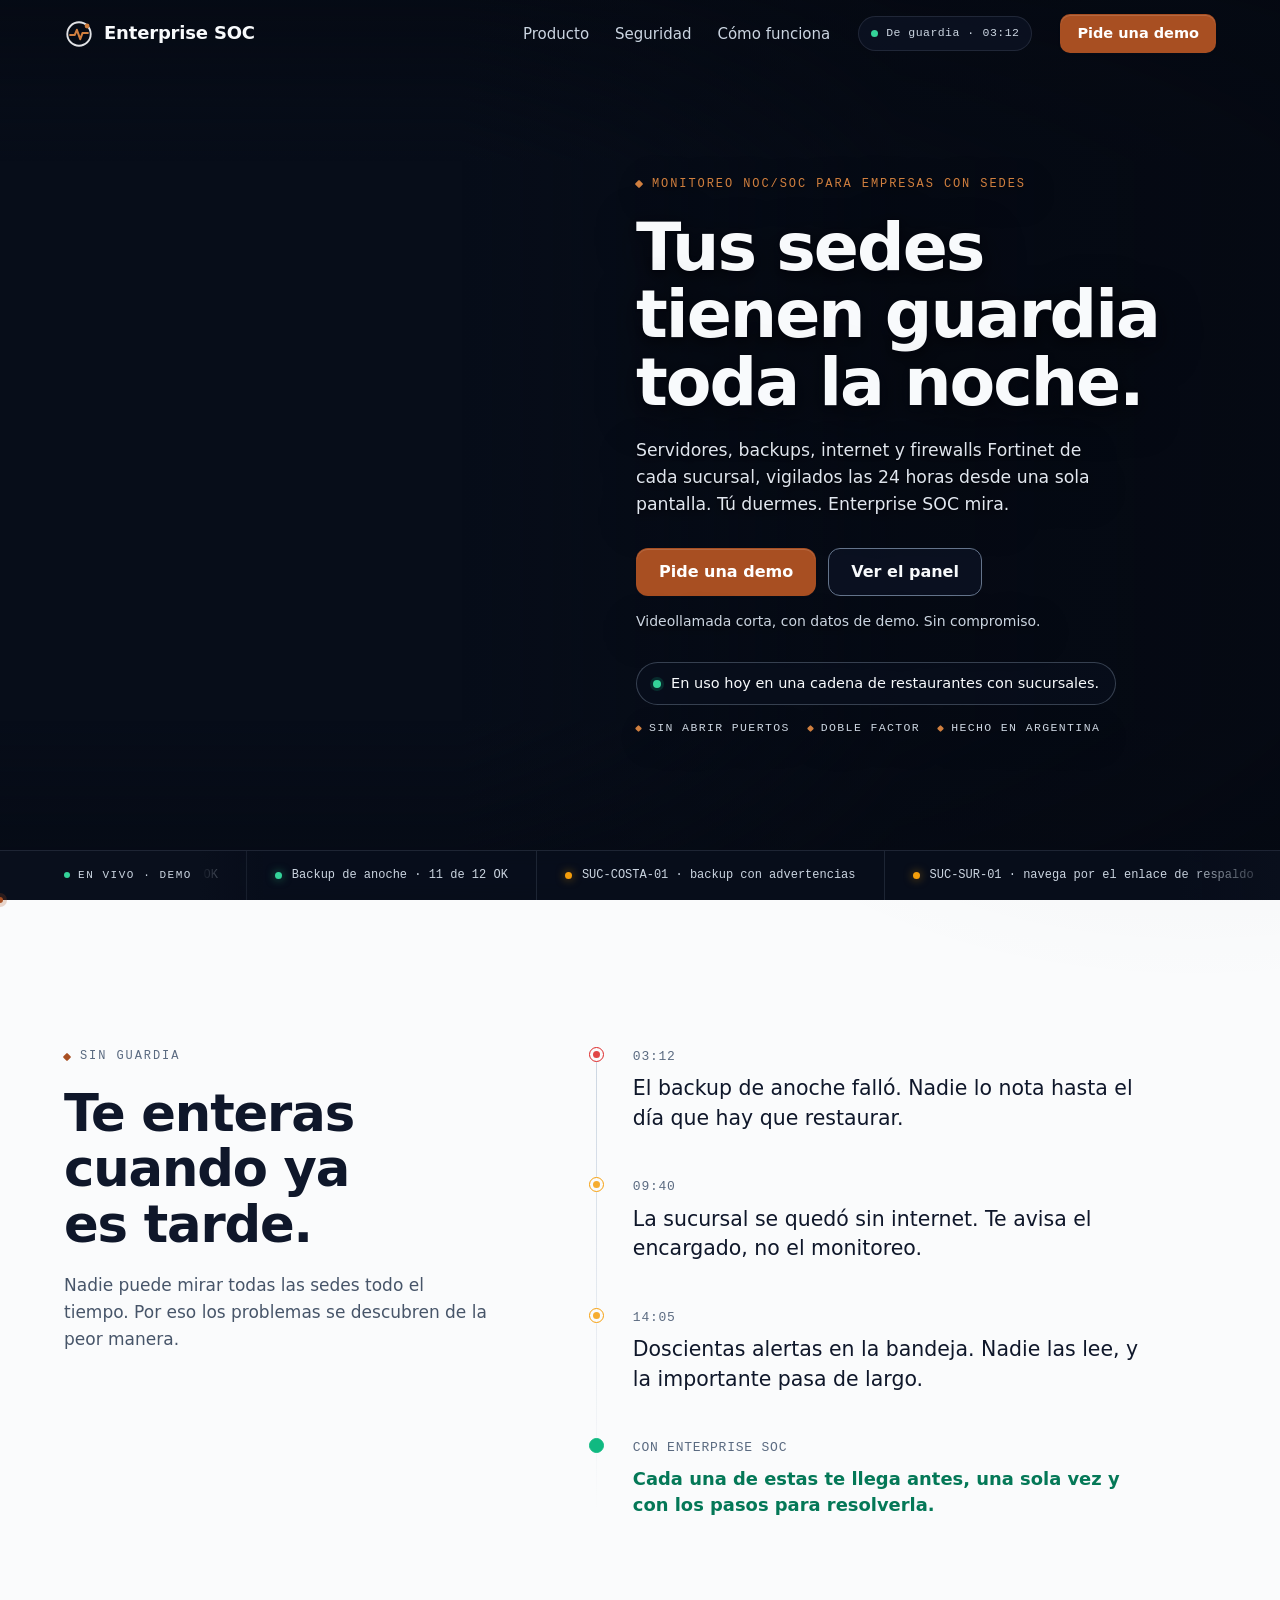
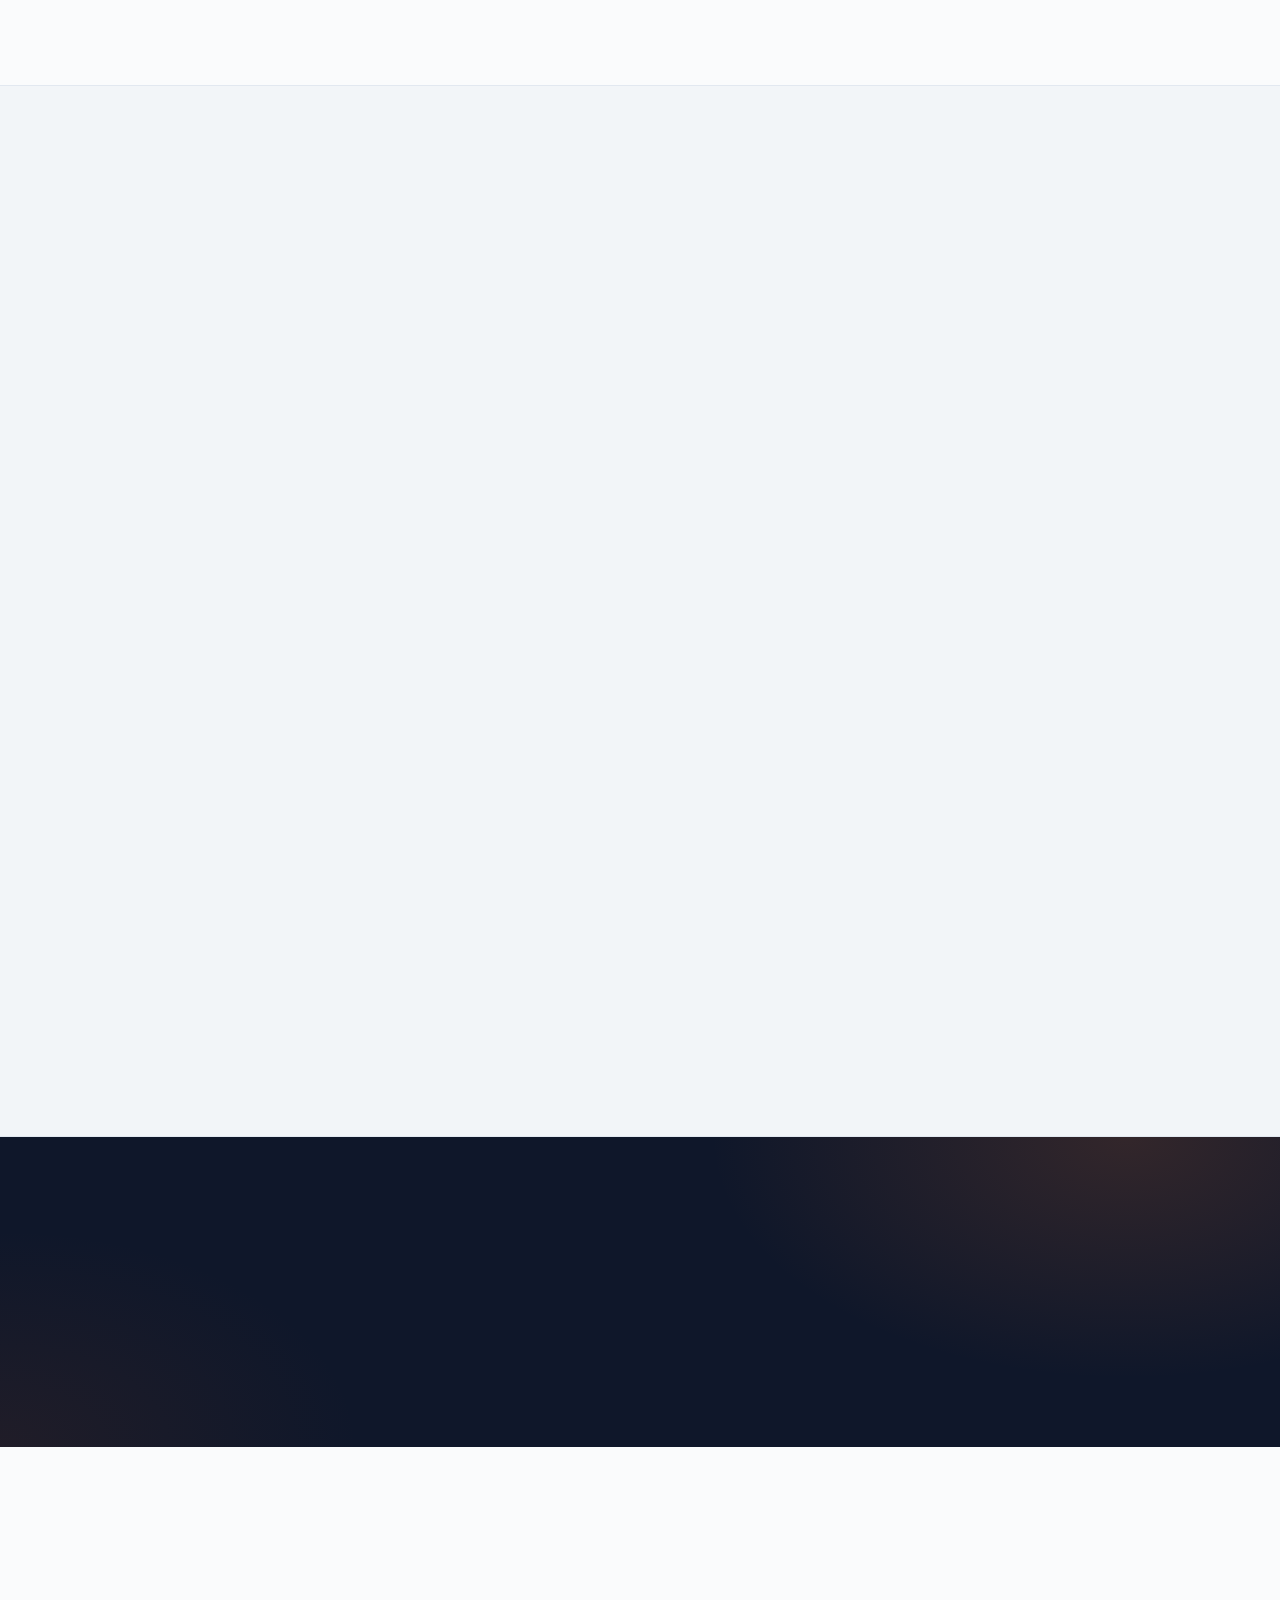
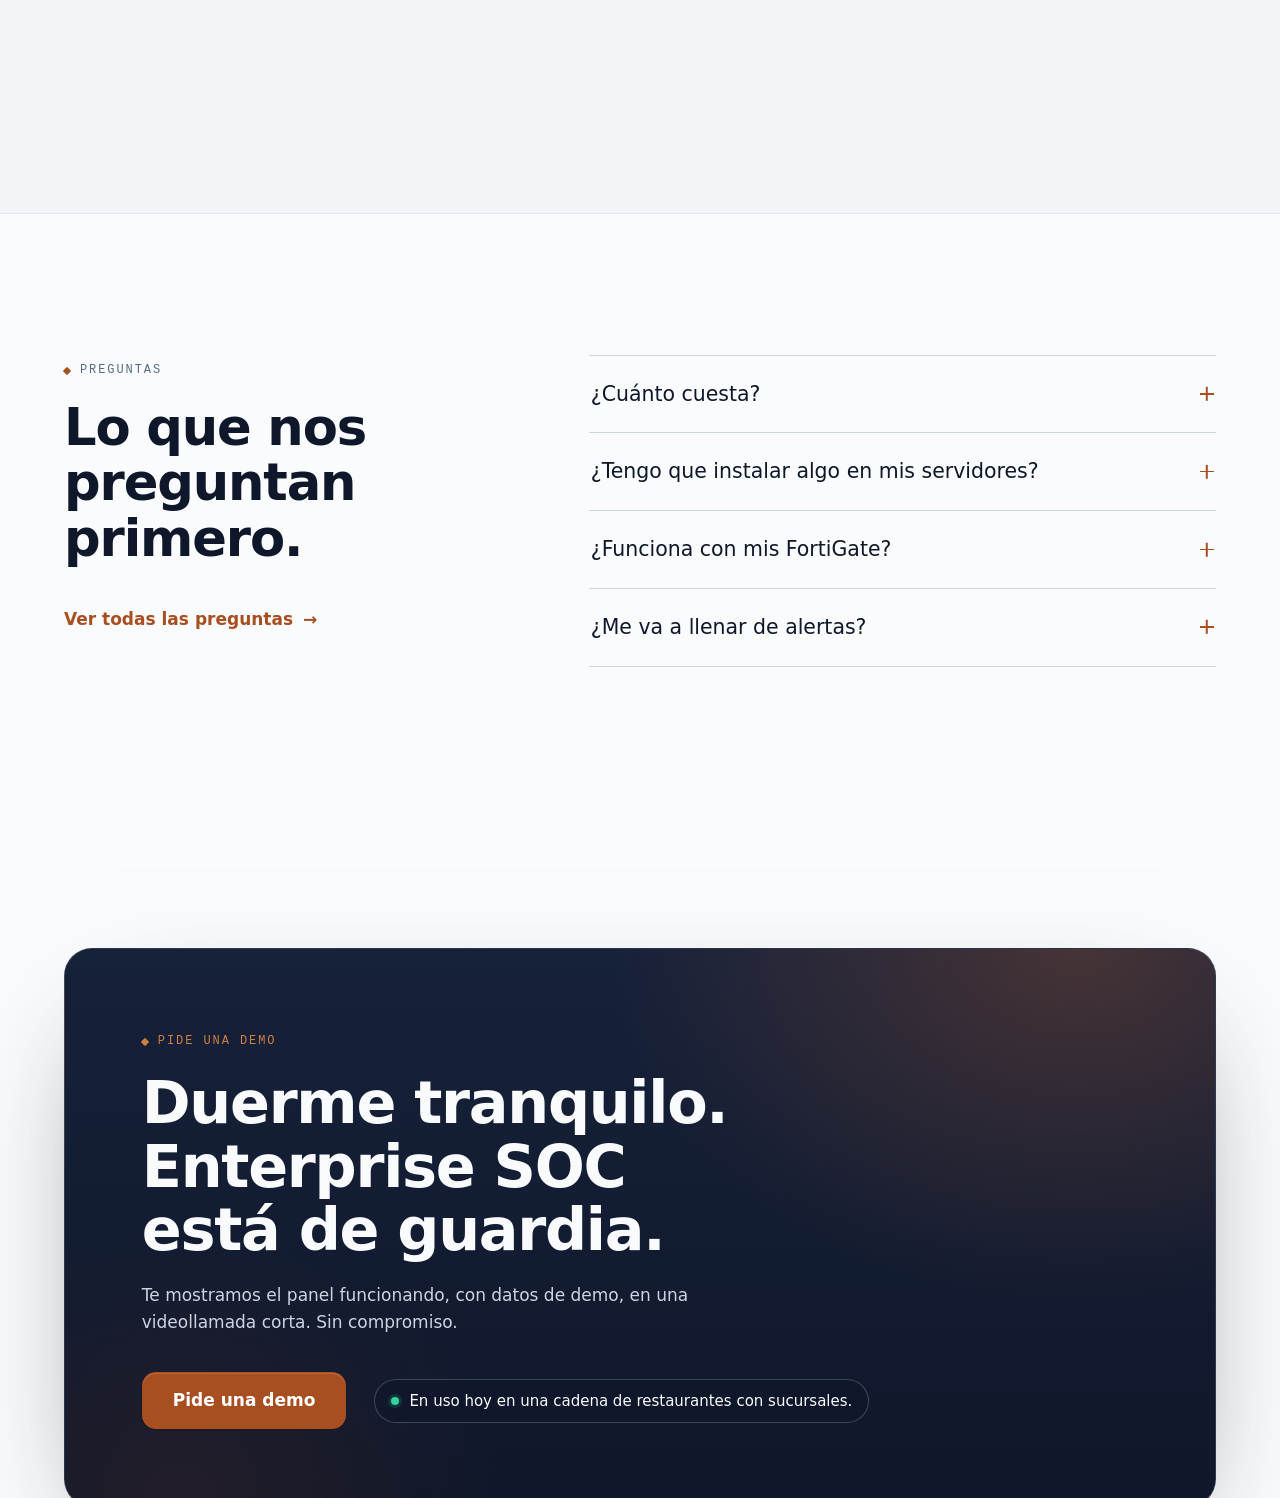
==== commit 9dc18f9e: "WIP v16: avance en la libreria de efectos (fx) Co-Authored-By: Claude Opus 5.5 <noreply@anthropic.co" ====
--- a/public/index.html
+++ b/public/index.html
@@ -895,8 +895,12 @@
 @supports (animation-timeline:view()){.fx-swn{animation:fx-p linear both;animation-timeline:view();animation-range:cover 12% cover 52%}}
 @keyframes fx-p{from{--fx-p:0}to{--fx-p:1}}
 .fx-od{display:inline-flex;vertical-align:top;font-variant-numeric:tabular-nums}
-.fx-oc{display:inline-block;height:1.15em;height:1lh;overflow:hidden;clip-path:inset(0)}
-.fx-os{display:block;white-space:pre;text-align:center;transform:translateY(calc(var(--d,0) * -100% / 13));transition:transform 1.9s cubic-bezier(.55,0,.15,1);background-image:var(--fx-bg,none);background-size:100% calc(100% / 13);-webkit-background-clip:text;background-clip:text}
+.fx-oc{display:inline-grid;grid-template-columns:1fr;height:1lh;overflow:hidden;transition:grid-template-columns .8s var(--ease-in-out),opacity .6s}
+@supports not (height:1lh){.fx-od{line-height:1.15}.fx-oc{height:1.15em}}
+.fx-oc.fx-z{grid-template-columns:0fr;opacity:0}
+.fx-oc>span{min-width:0;white-space:pre;text-align:center;background-image:var(--fx-bg,none);-webkit-background-clip:text;background-clip:text}
+.fx-os{transform:translateY(calc(var(--d,0) * -10%));transition:transform 1.6s cubic-bezier(.6,0,.2,1);background-size:100% 10%}
+.fx-roll .fx-oc{-webkit-mask-image:linear-gradient(transparent,#000 .12em,#000 calc(100% - .12em),transparent);mask-image:linear-gradient(transparent,#000 .12em,#000 calc(100% - .12em),transparent)}
 :where(.fx-gc){position:relative}
 .fx-gc::after{content:"";position:absolute;inset:0;border-radius:inherit;padding:1px;pointer-events:none;background:radial-gradient(260px circle at var(--mx,50%) var(--my,0%),rgba(224,123,58,.9),rgba(224,123,58,.14) 45%,transparent 70%);-webkit-mask:linear-gradient(#000 0 0) content-box,linear-gradient(#000 0 0);-webkit-mask-composite:xor;mask:linear-gradient(#000 0 0) content-box,linear-gradient(#000 0 0);mask-composite:exclude;opacity:0;transition:opacity .4s var(--ease-out)}
 .fx-gc:hover::after,.fx-gc:focus-within::after{opacity:1}
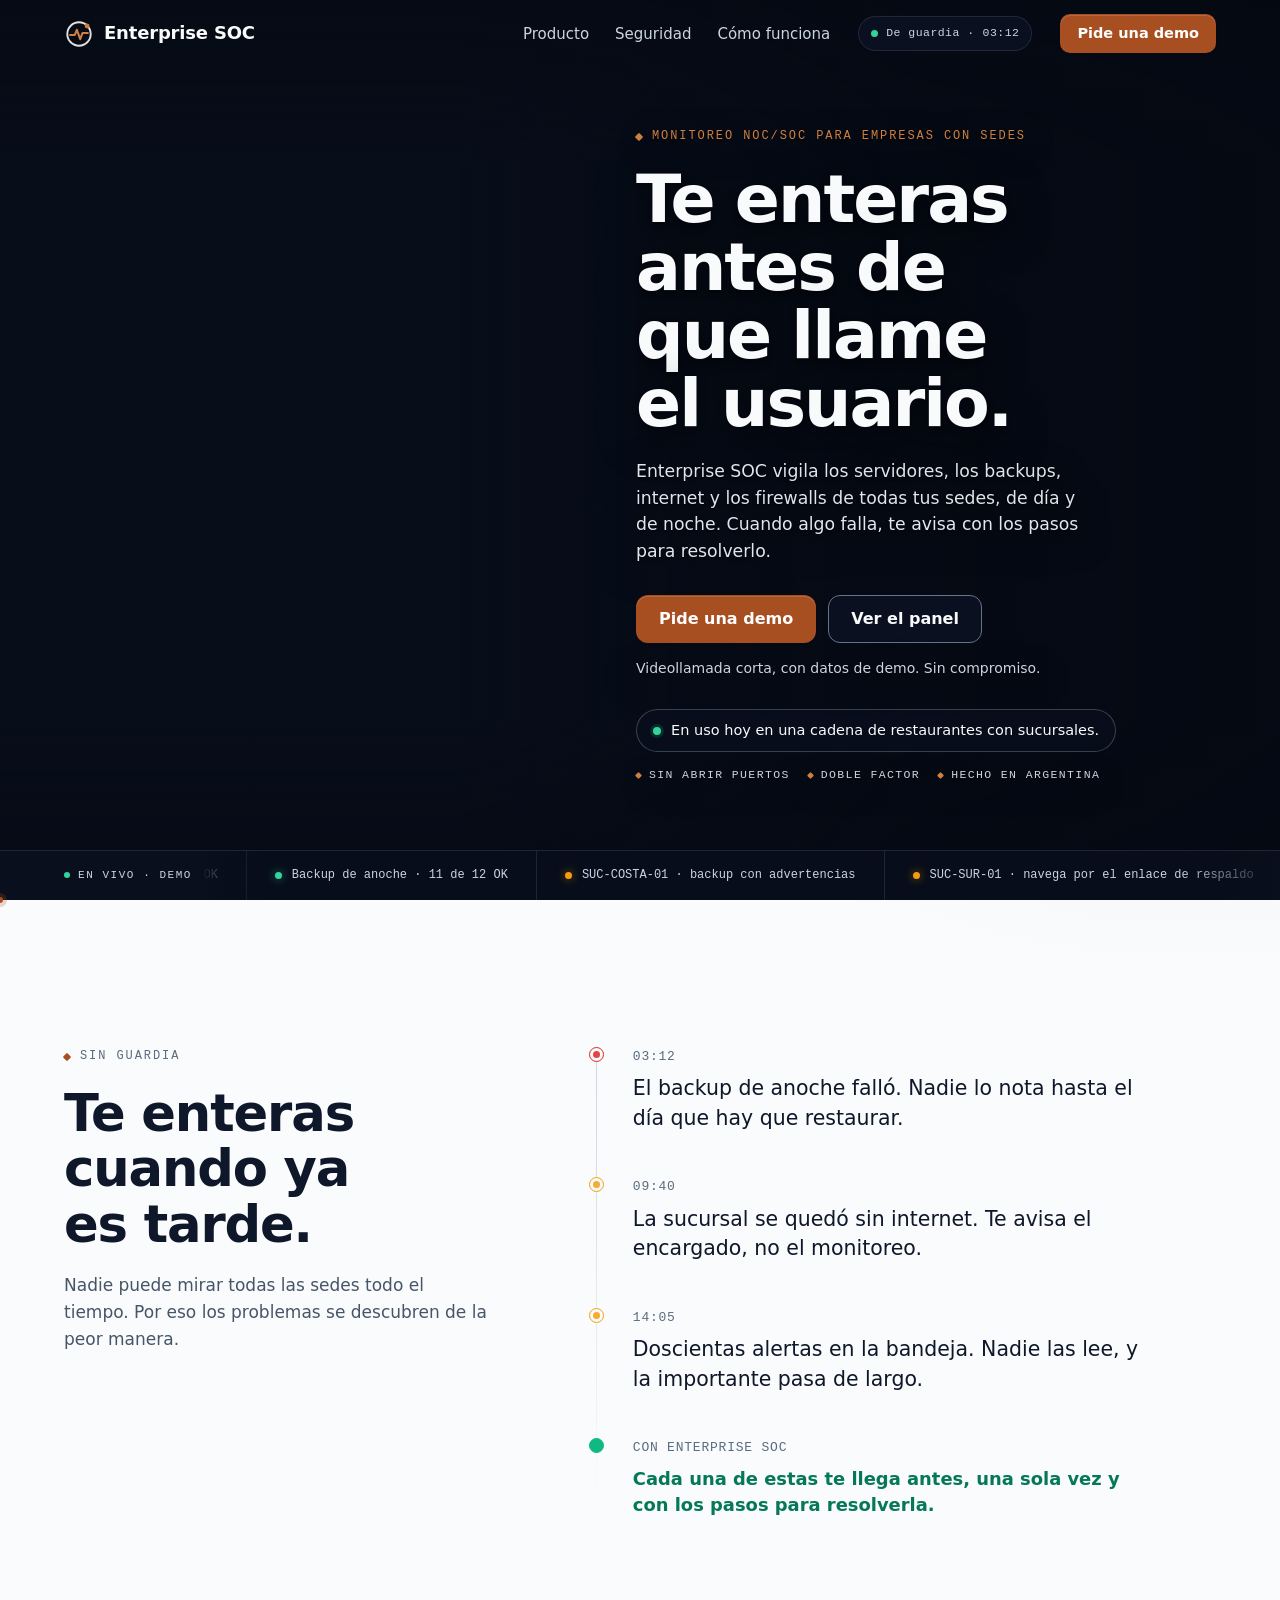
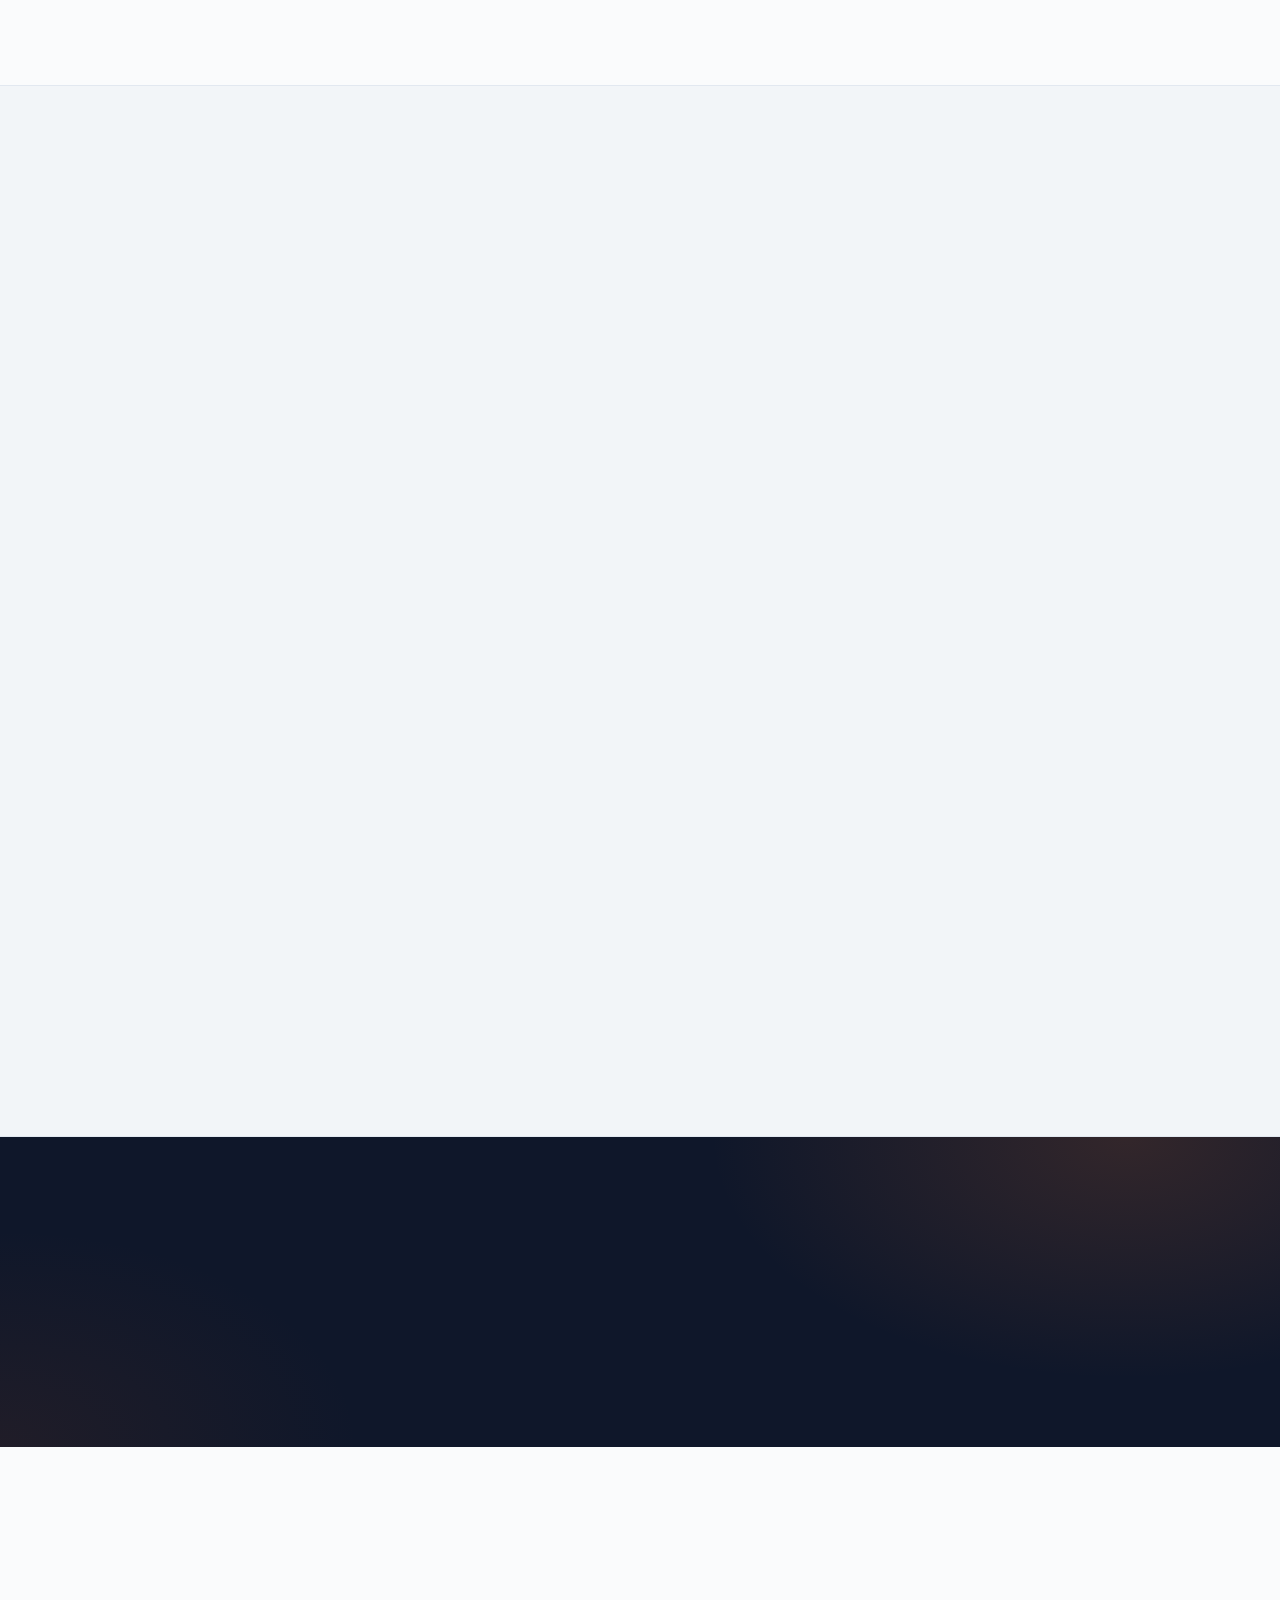
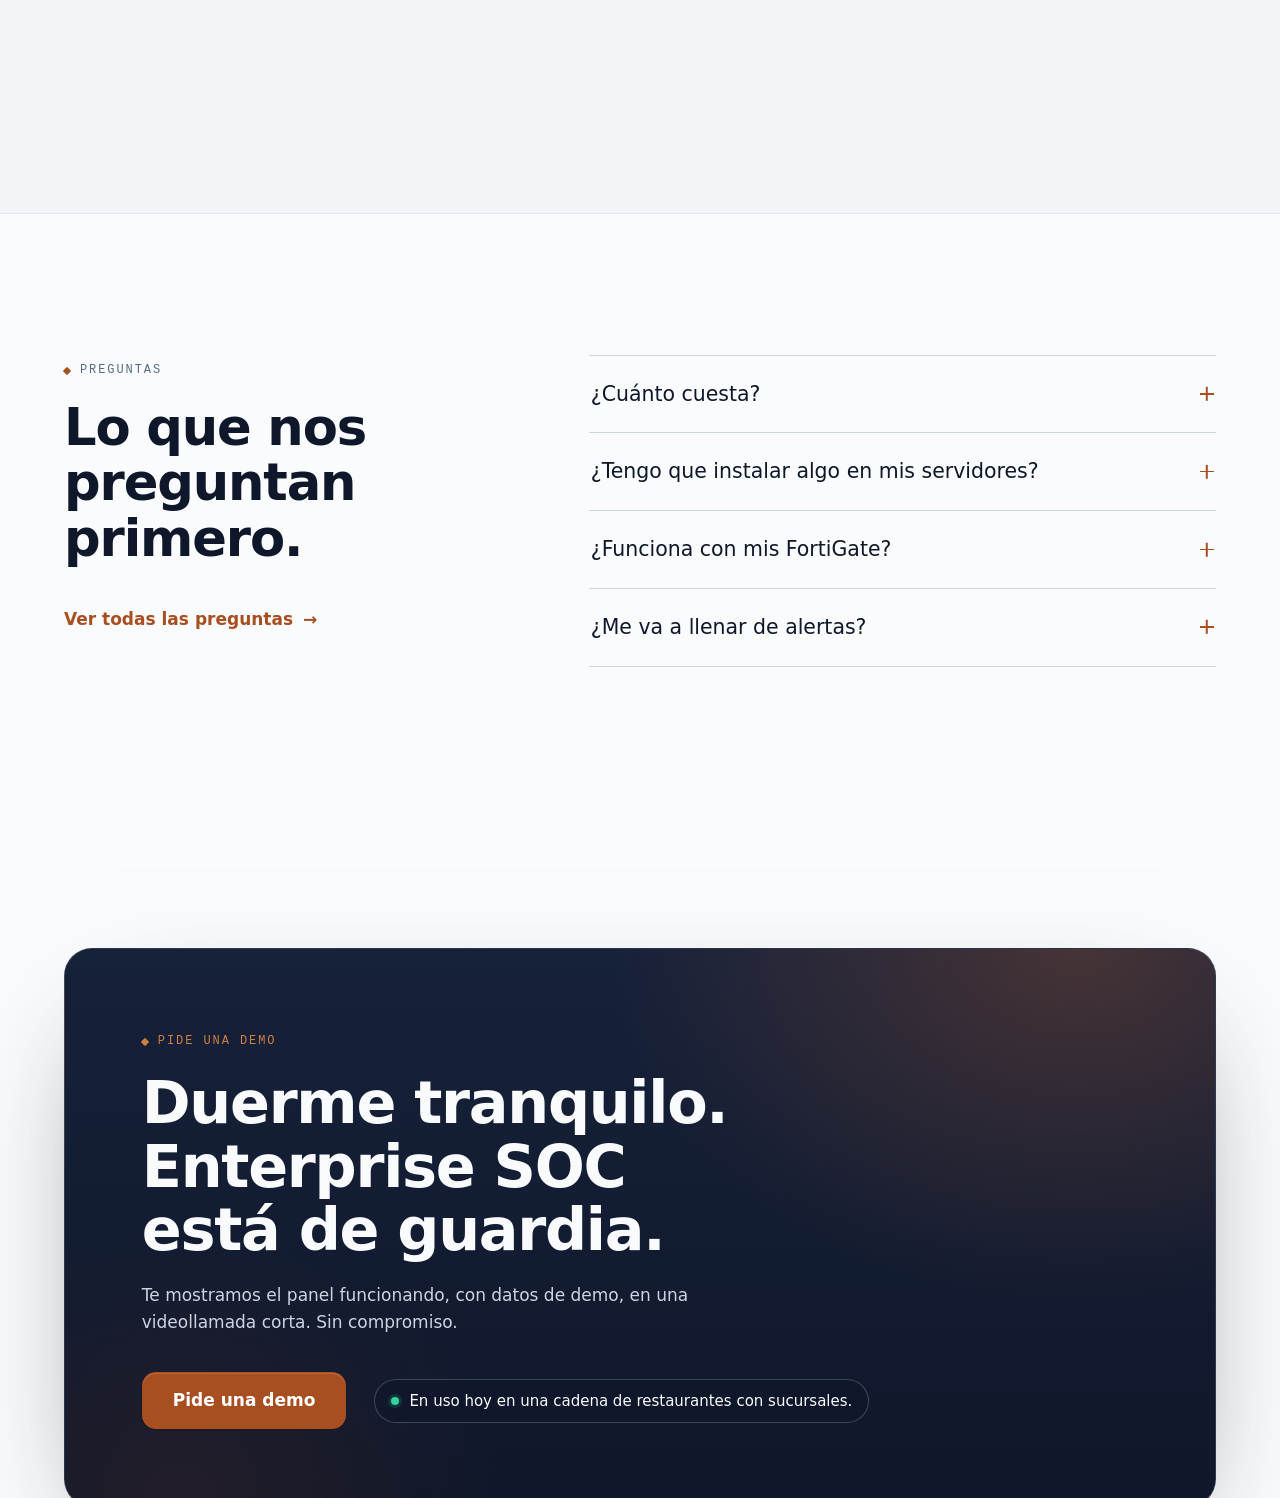
==== commit 631470da: "WIP v16: responsive terminado, libreria de efectos y portada con video - site.css / sections.js: cor" ====
--- a/public/index.html
+++ b/public/index.html
@@ -21,10 +21,11 @@
 <link rel="apple-touch-icon" href="/apple-touch-icon.png">
 <link rel="preload" href="/assets/fonts/familjen-grotesk.woff2" as="font" type="font/woff2" crossorigin>
 <link rel="preload" href="/assets/fonts/atkinson-next.woff2" as="font" type="font/woff2" crossorigin>
-<link rel="preload" as="image" href="/assets/img/hero-start.webp?v=15" media="(min-width: 1025px) and (prefers-reduced-motion: no-preference)" fetchpriority="high">
-<link rel="preload" as="image" href="/assets/img/hero-final-portrait.webp?v=15" media="(max-width: 720px)" fetchpriority="high">
-<link rel="preload" as="script" href="/assets/js/geo-data.js?v=15" media="(min-width: 1025px) and (prefers-reduced-motion: no-preference)">
-<link rel="preload" as="script" href="/assets/js/hero-scene.js?v=15" media="(min-width: 1025px) and (prefers-reduced-motion: no-preference)">
+<link rel="preload" as="image" href="/assets/img/hero-start.webp?v=15" media="(min-width: 1025px) and (pointer: fine) and (prefers-reduced-motion: no-preference), (min-width: 1025px) and (orientation: landscape) and (min-height: 560.02px) and (prefers-reduced-motion: no-preference)" fetchpriority="high">
+<link rel="preload" as="image" href="/assets/img/hero-p-start-v16.webp?v=16" media="(orientation: portrait) and (max-width: 1024px) and (prefers-reduced-motion: no-preference), (orientation: portrait) and (pointer: coarse) and (prefers-reduced-motion: no-preference), (orientation: landscape) and (max-width: 720px) and (min-height: 560.02px) and (prefers-reduced-motion: no-preference)">
+<link rel="preload" as="image" href="/assets/img/hero-l-start-v16.webp?v=16" media="(orientation: landscape) and (max-height: 560px) and (max-width: 720px) and (prefers-reduced-motion: no-preference), (orientation: landscape) and (pointer: coarse) and (max-height: 560px) and (prefers-reduced-motion: no-preference)">
+<link rel="preload" as="script" href="/assets/js/geo-data.js?v=15" media="(min-width: 1025px) and (pointer: fine) and (prefers-reduced-motion: no-preference), (min-width: 1025px) and (orientation: landscape) and (min-height: 560.02px) and (prefers-reduced-motion: no-preference)">
+<link rel="preload" as="script" href="/assets/js/hero-scene.js?v=15" media="(min-width: 1025px) and (pointer: fine) and (prefers-reduced-motion: no-preference), (min-width: 1025px) and (orientation: landscape) and (min-height: 560.02px) and (prefers-reduced-motion: no-preference)">
 <style>@font-face{font-family:'Familjen Grotesk';src:url('/assets/fonts/familjen-grotesk.woff2') format('woff2');font-weight:400 700;font-style:normal;font-display:swap}
 @font-face{font-family:'Atkinson Hyperlegible Next';src:url('/assets/fonts/atkinson-next.woff2') format('woff2');font-weight:200 800;font-style:normal;font-display:swap}
 @font-face{font-family:'Martian Mono';src:url('/assets/fonts/martian-mono.woff2') format('woff2');font-weight:100 800;font-style:normal;font-display:swap}
@@ -118,6 +119,7 @@
 var(--canvas);animation:env-drift 96s var(--ease-in-out) -30s infinite alternate}
 @keyframes env-drift{from{transform:translate3d(-2%,-1%,0) scale(1)}to{transform:translate3d(2%,1.5%,0) scale(1.04)}}
 .nav{position:fixed;inset:0 0 auto 0;z-index:50;height:var(--nav-h);display:flex;align-items:center;gap:28px;padding:0 var(--gutter);border-bottom:1px solid transparent;transition:background .35s var(--ease-out),border-color .35s var(--ease-out),box-shadow .35s var(--ease-out);view-transition-name:nav}
+.nav{padding-inline:max(var(--gutter),calc((100% - var(--wrap)) / 2))}
 .nav.solid{background:rgba(255,255,255,.9);backdrop-filter:blur(14px) saturate(1.4);-webkit-backdrop-filter:blur(14px) saturate(1.4);border-bottom-color:var(--line);box-shadow:0 8px 30px -22px rgba(15,23,42,.35)}
 .nav.open{background:#fff;border-bottom-color:var(--line)}
 .nav.scrolled:not(.solid):not(.open){background:rgba(9,15,28,.8);backdrop-filter:blur(14px) saturate(1.3);-webkit-backdrop-filter:blur(14px) saturate(1.3);border-bottom-color:rgba(148,163,184,.12)}
@@ -291,9 +293,8 @@
 .frame-bar{display:flex;align-items:center;gap:14px;padding:11px 16px;border-bottom:1px solid var(--line);background:var(--surface-2)}
 .frame-bar .lights{display:flex;gap:7px}
 .frame-bar .lights i{width:10px;height:10px;border-radius:50%;background:var(--line-strong)}
-.frame-bar .url{flex:1;max-width:420px;margin:0 auto;font-family:var(--f-mono);font-size:12px;color:var(--text-muted);background:var(--surface);border:1px solid var(--line);border-radius:8px;padding:6px 12px;display:flex;align-items:center;gap:8px;justify-content:center;justify-content:safe center;min-width:0;overflow:hidden;white-space:nowrap}
-.frame-bar .url svg{width:12px;height:12px;flex:none;stroke:currentColor;fill:none;stroke-width:1.6}
-.frame-bar .url>span{min-width:0;overflow:hidden;text-overflow:ellipsis;white-space:nowrap}
+.frame-bar .url{flex:1;max-width:420px;margin:0 auto;font-family:var(--f-mono);font-size:12px;color:var(--text-muted);background:var(--surface);border:1px solid var(--line);border-radius:8px;padding:6px 12px;display:block;text-align:center;min-width:0;overflow:hidden;white-space:nowrap;text-overflow:ellipsis}
+.frame-bar .url svg{display:inline-block;vertical-align:-1px;margin-right:8px;width:12px;height:12px;stroke:currentColor;fill:none;stroke-width:1.6}
 .frame-bar .conn{font-family:var(--f-mono);font-size:11.5px;color:var(--text-muted);display:flex;align-items:center;gap:7px}
 .frame-bar .conn i{width:7px;height:7px;border-radius:50%;background:var(--ok)}
 .live .frame-bar .conn i{animation:blink 4.4s var(--ease-in-out) -2s infinite}
@@ -767,15 +768,19 @@
 .channels{grid-template-columns:repeat(2,minmax(0,1fr))}
 .inv{grid-template-columns:minmax(0,1fr)}
 .ticker-label{display:none}
+.cta-card .h2{font-size:clamp(30px,9.4vw,36px)}
 .hero-copy h1{font-size:clamp(38px,10.5vw,52px)}
 .cta-row .btn{flex:1 1 auto}
 .alert-card{padding:18px}
 .ac-stamp{top:14px;right:14px}
 .map .site text{display:none}
+.pin i{width:11px;height:11px;border-width:1.5px;box-shadow:0 0 0 3px rgba(194,99,45,.22),0 2px 6px rgba(15,23,42,.25)}
+}
+@media (max-width:640px),(orientation:landscape) and (max-height:560px){
 .card .readout,.ac-trail{font-size:12.5px;letter-spacing:0}
 .who .tag,.duo .tag,.also-label,.caption-note{font-size:12.5px;letter-spacing:.1em}
 .sev,.ac-todo>p,.foot-h,.inv .k,.needs em{font-size:12px}
-.spec li .k,.prose .updated{font-size:13px}
+.spec li .k,.prose .updated,.spec-bar{font-size:13px}
 .field .err{font-size:14.5px}
 .form-foot small,.channels span,.foot .fine,.ac-actions span,.ac-channels{font-size:14px}
 }
@@ -852,7 +857,6 @@
 @media (min-width:1800px){
 :root{--wrap:min(1480px,calc(1200px + (100vw - 1800px) * .5))}
 body{font-size:18px}
-.nav{padding-inline:max(var(--gutter),calc((100% - var(--wrap)) / 2))}
 :root{--sec-pad:clamp(150px,8vw,190px)}
 .sec-head{max-width:880px}
 .h2{font-size:clamp(56px,3.1vw,72px)}
@@ -871,11 +875,90 @@
 .step .art{height:190px}
 .step .art svg{max-height:150px}
 }
+.hero-copy>.hero-sub{animation-name:hero-h1}
+.hero-media{display:none}
+.hero-frame{position:absolute;inset:0;overflow:hidden}
+.hero-canvas{position:absolute;inset:0;width:100%;height:100%;opacity:0;transition:opacity .6s var(--ease-out)}
+.hero.v-on .hero-canvas{opacity:1}
+.hero-src{position:absolute;right:0;bottom:0;width:2px;height:2px;pointer-events:none}
+.hero-cap{position:absolute;margin:0;font-family:var(--f-mono);font-size:12px;font-weight:500;line-height:16px;letter-spacing:.1em;color:#A9B6C8;text-shadow:0 1px 2px rgba(5,8,16,.9),0 0 10px rgba(5,8,16,.8);white-space:nowrap;pointer-events:none}
+.hero-cap::before{content:"";display:inline-block;width:14px;height:1px;margin-right:8px;vertical-align:middle;background:currentColor;opacity:.6}
+@media (orientation: portrait) and (max-width: 1024px), (orientation: portrait) and (pointer: coarse), (orientation: landscape) and (max-width: 720px) and (min-height: 560.02px){
+.hero .stage .hero-bg{background-image:none}
+.hero .scrim{display:none}
+.hero .stage{height:auto;min-height:100vh;min-height:100svh}
+.hero-media{display:block;position:relative;flex:none;width:min(100%,520px);margin:var(--nav-h) auto 0;aspect-ratio:360/256}
+.hero-frame{border-image:url('/assets/img/hero-p-start-v16.webp?v=16') 0 fill / 0 / 0 stretch;
+-webkit-mask-image:linear-gradient(180deg,transparent 0,#000 12px,#000 calc(100% - 30px),transparent 100%);
+mask-image:linear-gradient(180deg,transparent 0,#000 12px,#000 calc(100% - 30px),transparent 100%)}
+html:not(.js) .hero-frame,.hero.v-final .hero-frame{border-image-source:url('/assets/img/hero-p-final-v16.webp?v=16')}
+.hero-cap{right:var(--gutter);bottom:2px}
+.hero-inner{flex:1 0 auto;align-items:flex-start;justify-content:flex-start;padding:12px var(--gutter) 34px}
+.hero-copy h1{margin-top:14px}
+.hero-sub{margin-top:16px}
+.cta-row{margin-top:24px}
+.hero-proof{margin-top:26px}
+}
+@media (orientation: portrait) and (max-width: 1024px) and (prefers-reduced-motion: reduce), (orientation: portrait) and (pointer: coarse) and (prefers-reduced-motion: reduce), (orientation: landscape) and (max-width: 720px) and (min-height: 560.02px) and (prefers-reduced-motion: reduce){
+.hero-frame{border-image-source:url('/assets/img/hero-p-final-v16.webp?v=16')}
+}
+@media (orientation: portrait) and (min-width: 521px) and (max-width: 1024px), (orientation: portrait) and (min-width: 521px) and (pointer: coarse){
+.hero-frame{
+-webkit-mask-image:linear-gradient(180deg,transparent 0,#000 12px,#000 calc(100% - 30px),transparent 100%),linear-gradient(90deg,transparent 0,#000 5%,#000 95%,transparent 100%);
+-webkit-mask-composite:source-in;
+mask-image:linear-gradient(180deg,transparent 0,#000 12px,#000 calc(100% - 30px),transparent 100%),linear-gradient(90deg,transparent 0,#000 5%,#000 95%,transparent 100%);
+mask-composite:intersect}
+.hero-cap{right:6%}
+}
+@media (orientation: portrait) and (min-width: 641px) and (max-width: 1024px), (orientation: portrait) and (min-width: 641px) and (pointer: coarse){
+.hero-inner{justify-content:center;padding-top:20px}
+}
+@media (orientation: portrait) and (max-width: 640px) and (max-height: 760px){
+.hero-inner{padding-top:4px}
+.hero-copy .kicker{letter-spacing:.12em}
+.hero-copy h1{font-size:clamp(30px,8.8vw,36px);margin-top:8px}
+.hero-sub{margin-top:10px;font-size:15px;line-height:1.45}
+.cta-row{margin-top:14px}
+}
+@media (orientation: landscape) and (max-height: 560px) and (max-width: 720px), (orientation: landscape) and (pointer: coarse) and (max-height: 560px){
+.hero .stage .hero-bg{background-image:none}
+.hero .stage{height:auto;min-height:100vh;min-height:100svh}
+.hero-media{display:block;position:absolute;left:0;top:0;height:100vh;height:100svh;aspect-ratio:16/9;z-index:-3}
+.hero-frame{border-image:url('/assets/img/hero-l-start-v16.webp?v=16') 0 fill / 0 / 0 stretch;
+-webkit-mask-image:linear-gradient(90deg,#000 70%,transparent 100%);mask-image:linear-gradient(90deg,#000 70%,transparent 100%)}
+html:not(.js) .hero-frame,.hero.v-final .hero-frame{border-image-source:url('/assets/img/hero-l-final-v16.webp?v=16')}
+.hero-cap{left:var(--gutter);top:82.5%}
+.hero .scrim{background:linear-gradient(180deg,rgba(5,9,18,.55) 0,rgba(5,9,18,0) var(--nav-h)),linear-gradient(90deg,rgba(5,9,18,0) 0,rgba(5,9,18,0) 86vh,rgba(5,9,18,.6) 100vh,rgba(5,9,18,.8) 100%);
+background:linear-gradient(180deg,rgba(5,9,18,.55) 0,rgba(5,9,18,0) var(--nav-h)),linear-gradient(90deg,rgba(5,9,18,0) 0,rgba(5,9,18,0) 86svh,rgba(5,9,18,.6) 100svh,rgba(5,9,18,.8) 100%)}
+.hero-inner{align-items:center;justify-content:flex-start;padding:calc(var(--nav-h) + 6px) var(--gutter) 14px calc(88.9vh + 20px);padding-left:calc(88.9svh + 20px)}
+.hero-copy{width:auto;max-width:480px}
+.hero-copy h1{font-size:clamp(24px,8svh,40px);margin-top:8px;max-width:16ch}
+.hero-sub{margin-top:10px;font-size:15px;line-height:1.45}
+.cta-row{margin-top:14px}
+.cta-row .btn{flex:0 1 auto;padding:12px 18px}
+.hero-proof{margin-top:14px}
+}
+@media (orientation: landscape) and (max-height: 560px) and (max-width: 720px) and (prefers-reduced-motion: reduce), (orientation: landscape) and (pointer: coarse) and (max-height: 560px) and (prefers-reduced-motion: reduce){
+.hero-frame{border-image-source:url('/assets/img/hero-l-final-v16.webp?v=16')}
+}
+@media (prefers-reduced-motion: no-preference){
+html.js .hero-cap{opacity:0;transition:opacity .6s var(--ease-out)}
+html.js .hero.cap-on .hero-cap,html.js .hero.v-final .hero-cap{opacity:1}
+html.js .hero:not(.v-js) .hero-cap{animation:hero-cap-fs 0s 6s forwards}
+html.js .hero:not(.v-js) .hero-frame{animation:hero-poster-fs 0s 6s forwards}
+}
+@media (orientation: landscape) and (max-height: 560px) and (max-width: 720px), (orientation: landscape) and (pointer: coarse) and (max-height: 560px){
+html.js .hero:not(.v-js) .hero-frame{animation-name:hero-poster-fs-l}
+}
+@keyframes hero-cap-fs{to{opacity:1}}
+@keyframes hero-poster-fs{to{border-image-source:url('/assets/img/hero-p-final-v16.webp?v=16')}}
+@keyframes hero-poster-fs-l{to{border-image-source:url('/assets/img/hero-l-final-v16.webp?v=16')}}
 @property --fx-p{syntax:'<number>';inherits:true;initial-value:1}
 @property --fx-a{syntax:'<angle>';inherits:false;initial-value:0deg}
 .fx-now,.fx-now *{transition:none!important}
 [data-fx].fx-off,[data-fx].fx-off *,html.fx-hold [data-fx],html.fx-hold [data-fx] *{animation-play-state:paused!important}
 :where([data-fx~="stars"],[data-fx~="grid"],[data-fx~="beams"],[data-fx~="spotlight"],[data-fx~="beam-graph"],[data-fx~="trace"],[data-fx~="beam-border"]){position:relative}
+.fx-cv,.fx-bb,.fx-tr,.fx-bg,.fx-beams,.fx-sl{position:absolute!important;margin:0!important}
 @keyframes fx-show{to{opacity:1;transform:none;filter:none}}
 html.fx [data-fx~="blur-in"]:not(.fx-done)>*:nth-child(n){transition:opacity .7s var(--ease-out),transform .7s var(--ease-out),filter .7s var(--ease-out);transition-delay:calc(var(--i,0) * 60ms)}
 html.fx [data-fx~="blur-in"]:not(.in)>*{opacity:0;transform:translateY(14px);filter:blur(var(--fx-blur,6px))}
@@ -894,11 +977,13 @@
 .fx-swj .fx-sw{transition:opacity .25s linear}
 @supports (animation-timeline:view()){.fx-swn{animation:fx-p linear both;animation-timeline:view();animation-range:cover 12% cover 52%}}
 @keyframes fx-p{from{--fx-p:0}to{--fx-p:1}}
-.fx-od{display:inline-flex;vertical-align:top;font-variant-numeric:tabular-nums}
-.fx-oc{display:inline-grid;grid-template-columns:1fr;height:1lh;overflow:hidden;transition:grid-template-columns .8s var(--ease-in-out),opacity .6s}
+.fx-od{position:relative;display:inline-flex;vertical-align:top;font-variant-numeric:tabular-nums;transition:transform 1.1s var(--ease-in-out) .7s}
+.fx-ol{position:absolute;right:100%;top:0;display:flex}
+.fx-oc{display:inline-block;height:1lh;overflow:hidden;transition:opacity 1.1s cubic-bezier(.7,0,.3,1)}
 @supports not (height:1lh){.fx-od{line-height:1.15}.fx-oc{height:1.15em}}
-.fx-oc.fx-z{grid-template-columns:0fr;opacity:0}
-.fx-oc>span{min-width:0;white-space:pre;text-align:center;background-image:var(--fx-bg,none);-webkit-background-clip:text;background-clip:text}
+.fx-oc.fx-z{opacity:0}
+.fx-ol .fx-oc.fx-z{transition-delay:.7s!important}
+.fx-oc>span{display:block;white-space:pre;text-align:center;background-image:var(--fx-bg,none);-webkit-background-clip:text;background-clip:text}
 .fx-os{transform:translateY(calc(var(--d,0) * -10%));transition:transform 1.6s cubic-bezier(.6,0,.2,1);background-size:100% 10%}
 .fx-roll .fx-oc{-webkit-mask-image:linear-gradient(transparent,#000 .12em,#000 calc(100% - .12em),transparent);mask-image:linear-gradient(transparent,#000 .12em,#000 calc(100% - .12em),transparent)}
 :where(.fx-gc){position:relative}
@@ -906,7 +991,7 @@
 .fx-gc:hover::after,.fx-gc:focus-within::after{opacity:1}
 .fx-gc.fx-sweep::after{background:conic-gradient(from var(--fx-a),transparent 0 62%,rgba(224,123,58,.95) 84%,transparent);animation:fx-sweep 1.7s var(--ease-in-out) both}
 @keyframes fx-sweep{0%{--fx-a:0deg;opacity:0}20%,80%{opacity:1}to{--fx-a:360deg;opacity:0}}
-.fx-bb{position:absolute;inset:0;z-index:2;border-radius:inherit;padding:1.5px;pointer-events:none;-webkit-mask:linear-gradient(#000 0 0) content-box,linear-gradient(#000 0 0);-webkit-mask-composite:xor;mask:linear-gradient(#000 0 0) content-box,linear-gradient(#000 0 0);mask-composite:exclude}
+.fx-bb{inset:0;z-index:2;border-radius:inherit;padding:1.5px;pointer-events:none;-webkit-mask:linear-gradient(#000 0 0) content-box,linear-gradient(#000 0 0);-webkit-mask-composite:xor;mask:linear-gradient(#000 0 0) content-box,linear-gradient(#000 0 0);mask-composite:exclude}
 .fx-bb i{position:absolute;top:0;left:0;width:150px;height:150px;opacity:0;offset-path:rect(0 auto auto 0 round var(--fx-r,16px));offset-anchor:90% 50%;background:linear-gradient(to left,#F6C79B,#E07B3A 30%,rgba(224,123,58,0) 85%)}
 @supports not (offset-path:rect(0 auto auto 0)){.fx-bb{background:linear-gradient(135deg,rgba(224,123,58,.6),transparent 30%)}}
 .btn.primary{position:relative;isolation:isolate}
@@ -915,25 +1000,24 @@
 .btn.primary:hover::before{animation:fx-spin 2.2s linear infinite;opacity:1}
 @keyframes fx-shim{0%{opacity:0;--fx-a:0deg}12%,85%{opacity:1}to{opacity:0;--fx-a:720deg}}
 @keyframes fx-spin{to{--fx-a:360deg}}
-.fx-mg{display:inline-flex;align-items:center;justify-content:center;gap:inherit}
 @media (pointer:coarse){[data-fx~="magnetic"]:active{transform:scale(.97)}}
 .fx-tilt::after{content:"";position:absolute;inset:0;z-index:3;border-radius:inherit;pointer-events:none;background:radial-gradient(700px circle at var(--gx,50%) var(--gy,0%),rgba(255,255,255,.12),transparent 45%);opacity:0;transition:opacity .5s var(--ease-out)}
 .fx-tilt:hover::after{opacity:1}
-html.fx canvas.fx-cv{position:absolute;inset:0;width:100%;height:100%;pointer-events:none;opacity:0;transition:opacity 1.4s var(--ease-out)}
+html.fx canvas.fx-cv{inset:0;width:100%;height:100%;pointer-events:none;opacity:0;transition:opacity 1.4s var(--ease-out)}
 html.fx canvas.fx-cv-on{opacity:1}
 [data-fx~="grid"]>.fx-cv{-webkit-mask-image:var(--fx-mask,radial-gradient(70% 95% at 78% 30%,#000 5%,transparent 72%));mask-image:var(--fx-mask,radial-gradient(70% 95% at 78% 30%,#000 5%,transparent 72%))}
 .page-hero-bg>.fx-cv,.page-hero-bg>.fx-beams,.page-hero-bg>.fx-sl{z-index:1}
-.fx-beams{position:absolute;inset:0;width:100%;height:100%;pointer-events:none}
+.fx-beams{inset:0;width:100%;height:100%;pointer-events:none}
 .fx-beams path{fill:none}
 .fx-bm-b{stroke:rgba(148,163,184,.1);stroke-width:1}
 .fx-bm-t,.fx-bm-h{stroke-linecap:round;animation:fx-dash var(--d) steps(var(--s)) var(--l) infinite}
 .fx-bm-t{stroke-width:1.4;stroke-dasharray:.14 1.54;--o:.11}
 .fx-bm-h{stroke-width:1.6;stroke-dasharray:.03 1.65}
 @keyframes fx-dash{from{stroke-dashoffset:calc(1.68 + var(--o,0))}to{stroke-dashoffset:var(--o,0)}}
-.fx-sl{position:absolute;inset:-10% -20%;pointer-events:none;background:radial-gradient(30% 42% at 50% 45%,rgba(224,123,58,.22),transparent 70%);opacity:0;transform:translate3d(-30%,0,0)}
+.fx-sl{inset:-10% -20%;pointer-events:none;background:radial-gradient(30% 42% at 50% 45%,rgba(224,123,58,.22),transparent 70%);opacity:0;transform:translate3d(-30%,0,0)}
 .fx-go>.fx-sl{animation:fx-sl 4s var(--ease-out) .2s forwards}
 @keyframes fx-sl{40%{opacity:1}to{opacity:.7;transform:translate3d(12%,0,0)}}
-.fx-tr{position:absolute;z-index:0;pointer-events:none;background:var(--line-strong)}
+.fx-tr{left:0;top:0;z-index:0;pointer-events:none;background:var(--line-strong)}
 .fx-tr-y{width:1px;margin-left:-.5px}
 .fx-tr-x{height:1px;margin-top:-.5px}
 .fx-tr i{position:absolute;inset:0;transform-origin:0 0;background:linear-gradient(var(--fx-dir,180deg),rgba(224,123,58,.2),var(--accent) 55%,#F2B27A)}
@@ -957,7 +1041,7 @@
 .fx-mq-b span{width:9px;height:10px;border:solid currentColor;border-width:0 3px}
 .fx-stop .fx-mq-b span{width:0;height:0;margin-left:3px;border-width:5.5px 0 5.5px 9px;border-color:transparent currentColor}
 @media (pointer:coarse){.fx-mq-b::before{content:"";position:absolute;inset:-8px}}
-.fx-bg{position:absolute;inset:0;width:100%;height:100%;pointer-events:none;overflow:visible}
+.fx-bg{inset:0;width:100%;height:100%;pointer-events:none;overflow:visible}
 .fx-bg path{fill:none}
 .fx-bg-b{stroke:rgba(194,99,45,.45);stroke-width:1.4}
 .fx-bg marker path{fill:var(--accent)}
@@ -985,7 +1069,8 @@
 .fx-tl{transition:opacity .35s var(--ease-out),transform .35s var(--ease-out)}
 html.fx .fx-tl:not(.fx-on){opacity:0;transform:translateY(4px)}
 .fx-typing::after{content:"";display:inline-block;width:.55em;height:1.05em;margin-left:3px;vertical-align:-.15em;background:var(--accent);animation:caret 1s steps(1) infinite}
-html.fx .fx-feed{overflow:hidden}
+html.fx .fx-feed{position:relative;overflow:hidden}
+html.fx .fx-feed>*{position:absolute!important;top:var(--fx-pT,0);left:var(--fx-pL,0);right:var(--fx-pR,0);margin:0;transition:transform .52s var(--ease-out)}
 html.fx .fx-fi{display:none!important}
 [data-fx~="camera"],[data-fx~="camera"] .shot{overflow:hidden}
 @media (prefers-reduced-motion:reduce){
@@ -994,7 +1079,8 @@
 .fx-rw:not(.on){visibility:hidden}
 .fx-sw{opacity:1}
 html.fx .fx-tl:not(.fx-on){opacity:1;transform:none}
-.btn.primary::before{opacity:.35}
+.btn.primary::before,.btn.primary:hover::before{opacity:.35;animation:none!important}
+html.fx .fx-mq-t,.fx-gc.fx-sweep::after,.fx-go>.fx-sl,html.fx .fx-stk>*{animation:none!important}
 .fx-bb{background:linear-gradient(135deg,rgba(224,123,58,.6),transparent 30%)}
 .fx-bm-t,.fx-bm-h,.fx-bg-l,.fx-k,.fx-ar,.fx-sn,.fx-cl,.fx-mq-b{display:none}
 .fx-a{stroke-dashoffset:0}
@@ -1027,6 +1113,7 @@
     <canvas class="scene" aria-hidden="true"></canvas>
     <canvas class="scene-overlay" aria-hidden="true"></canvas>
     <div class="scrim" aria-hidden="true"></div>
+    <div class="hero-media" aria-hidden="true"><div class="hero-frame"></div><p class="hero-cap">EJEMPLO · 12 SEDES EN EL AMBA</p></div>
 
     <div class="hero-inner">
       <div class="hero-copy">
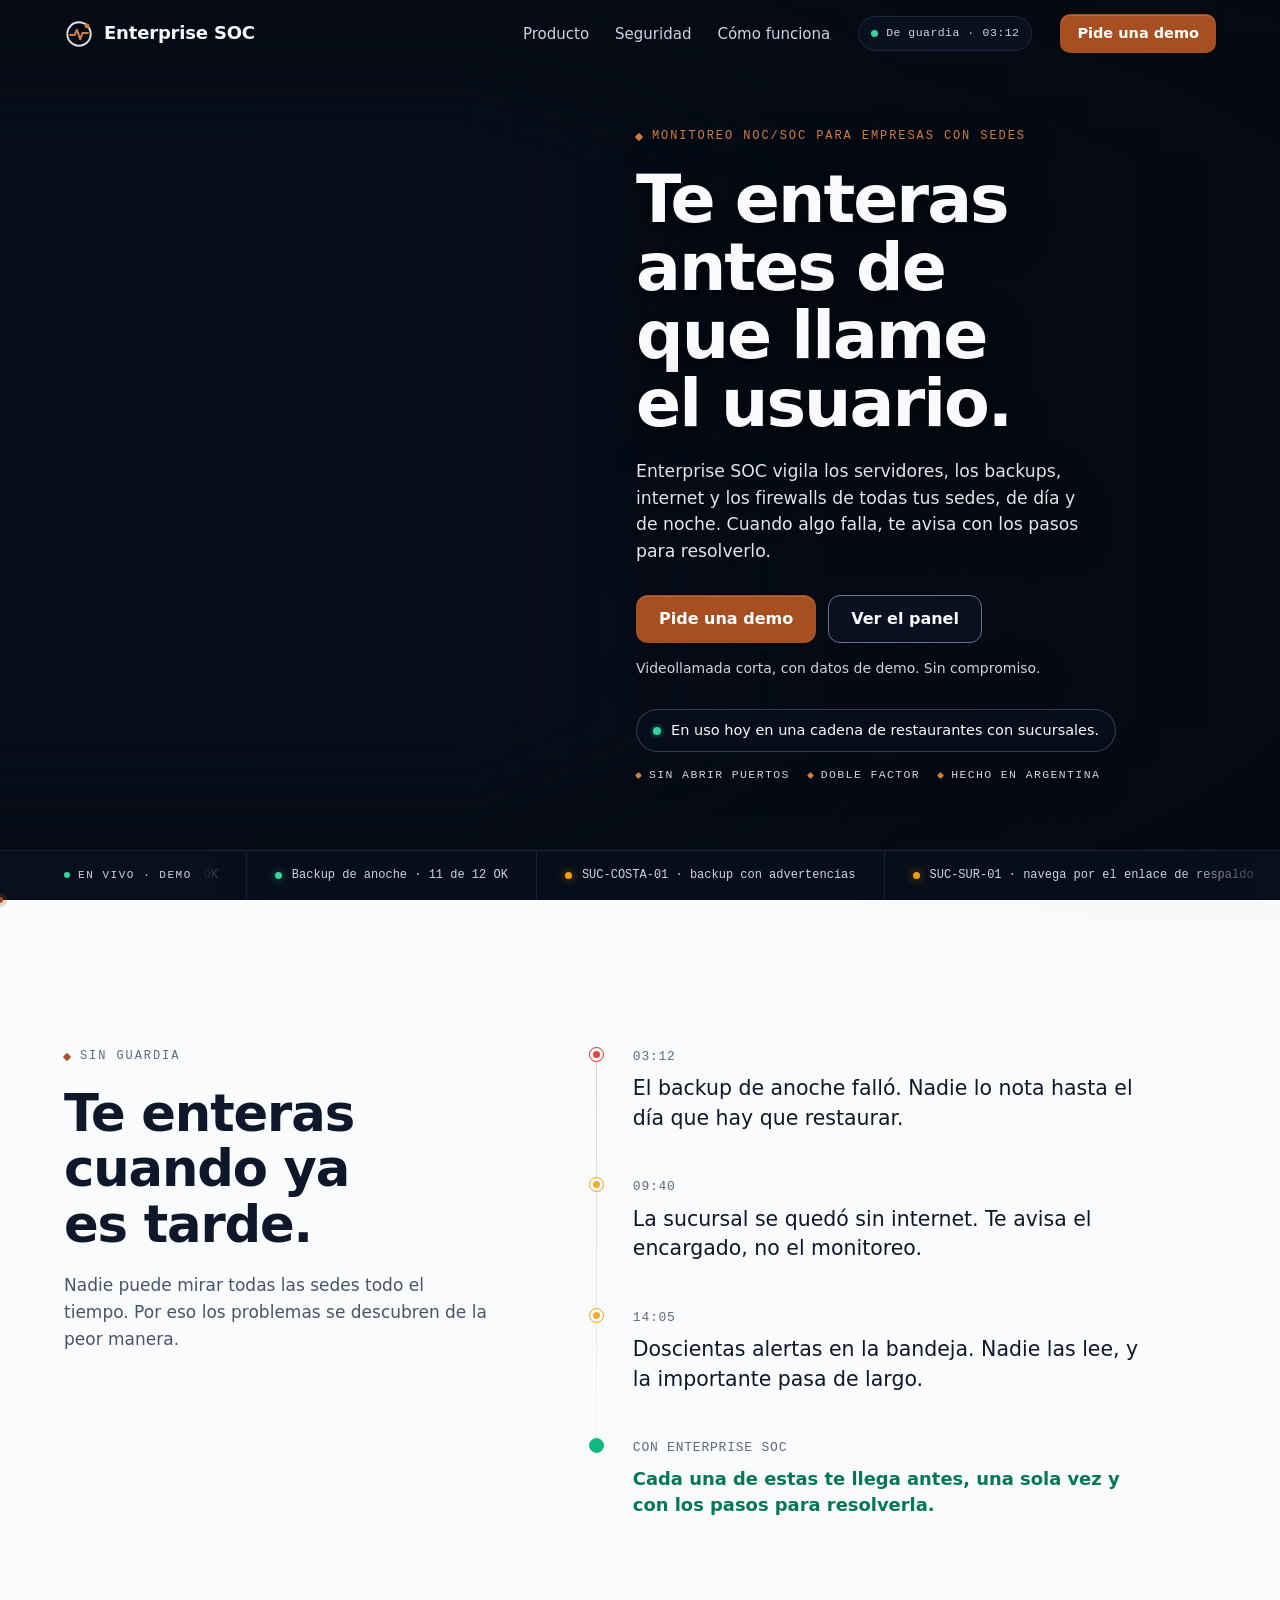
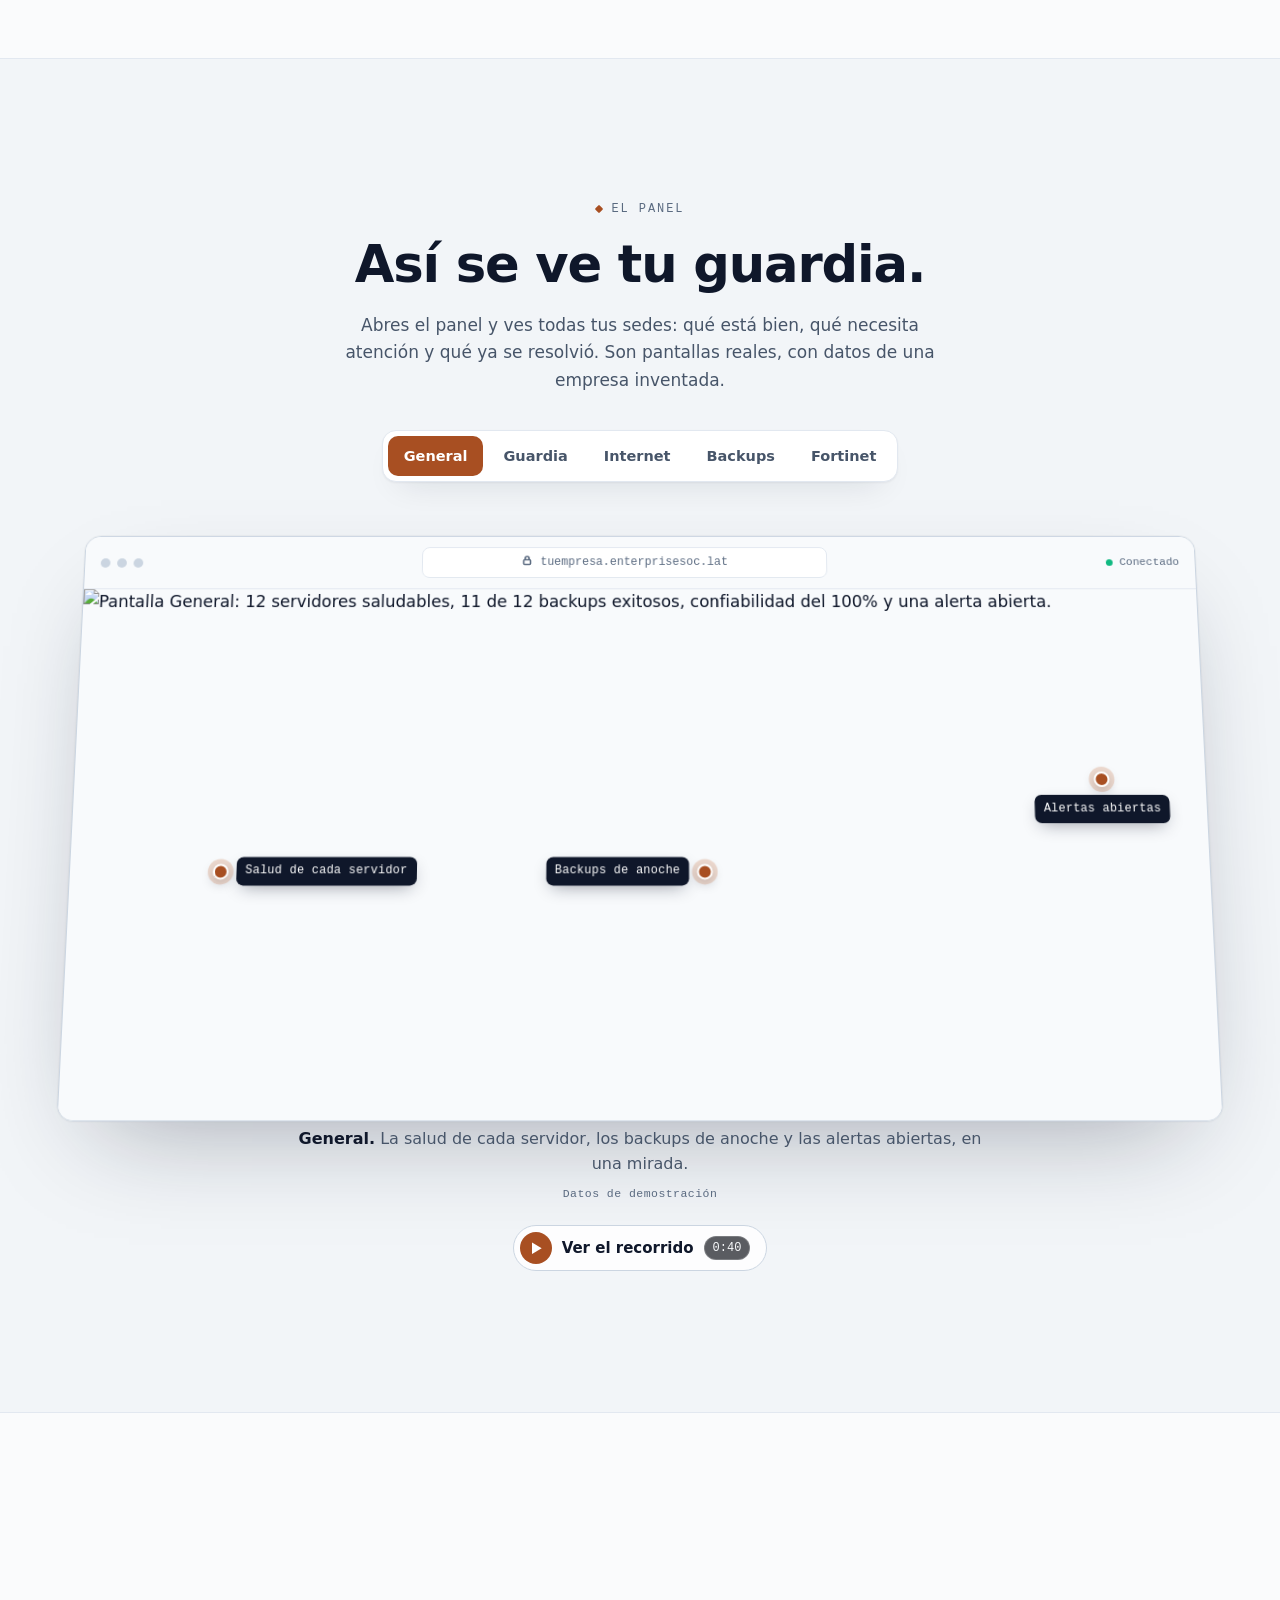
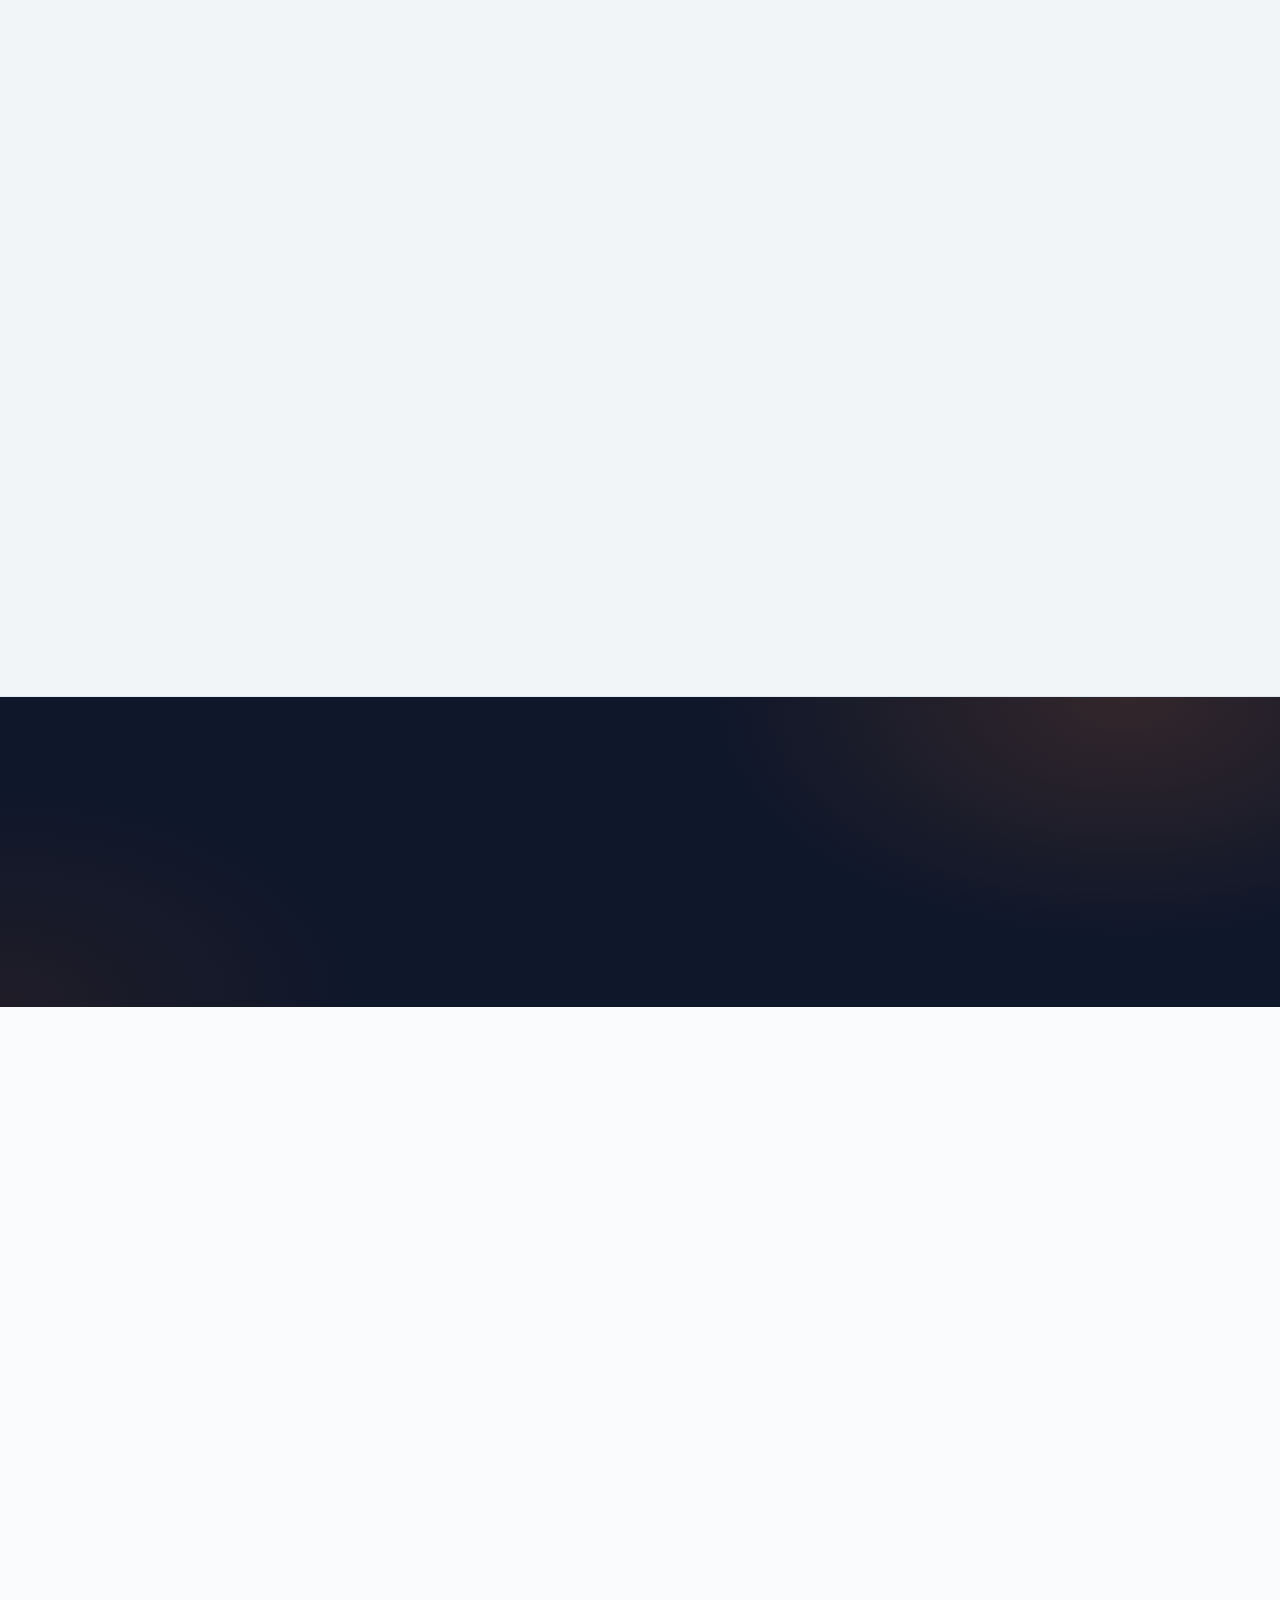
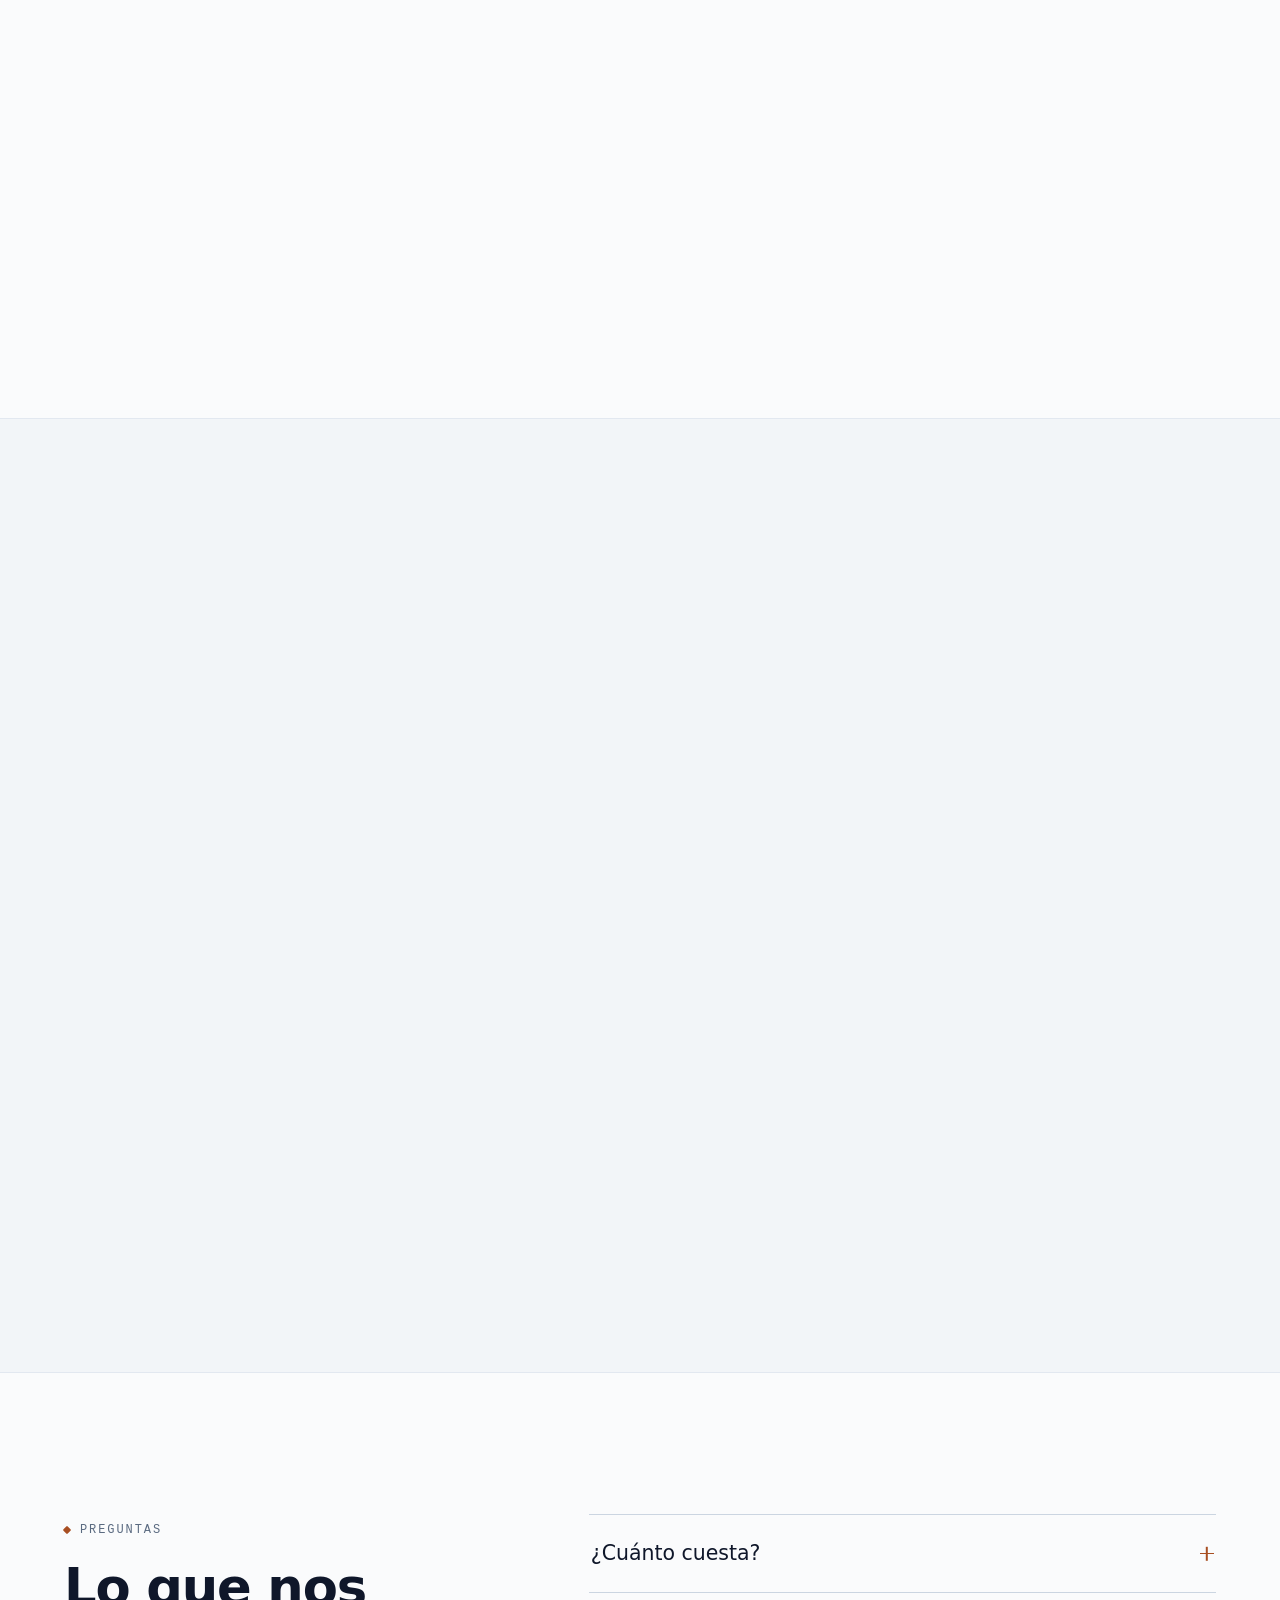
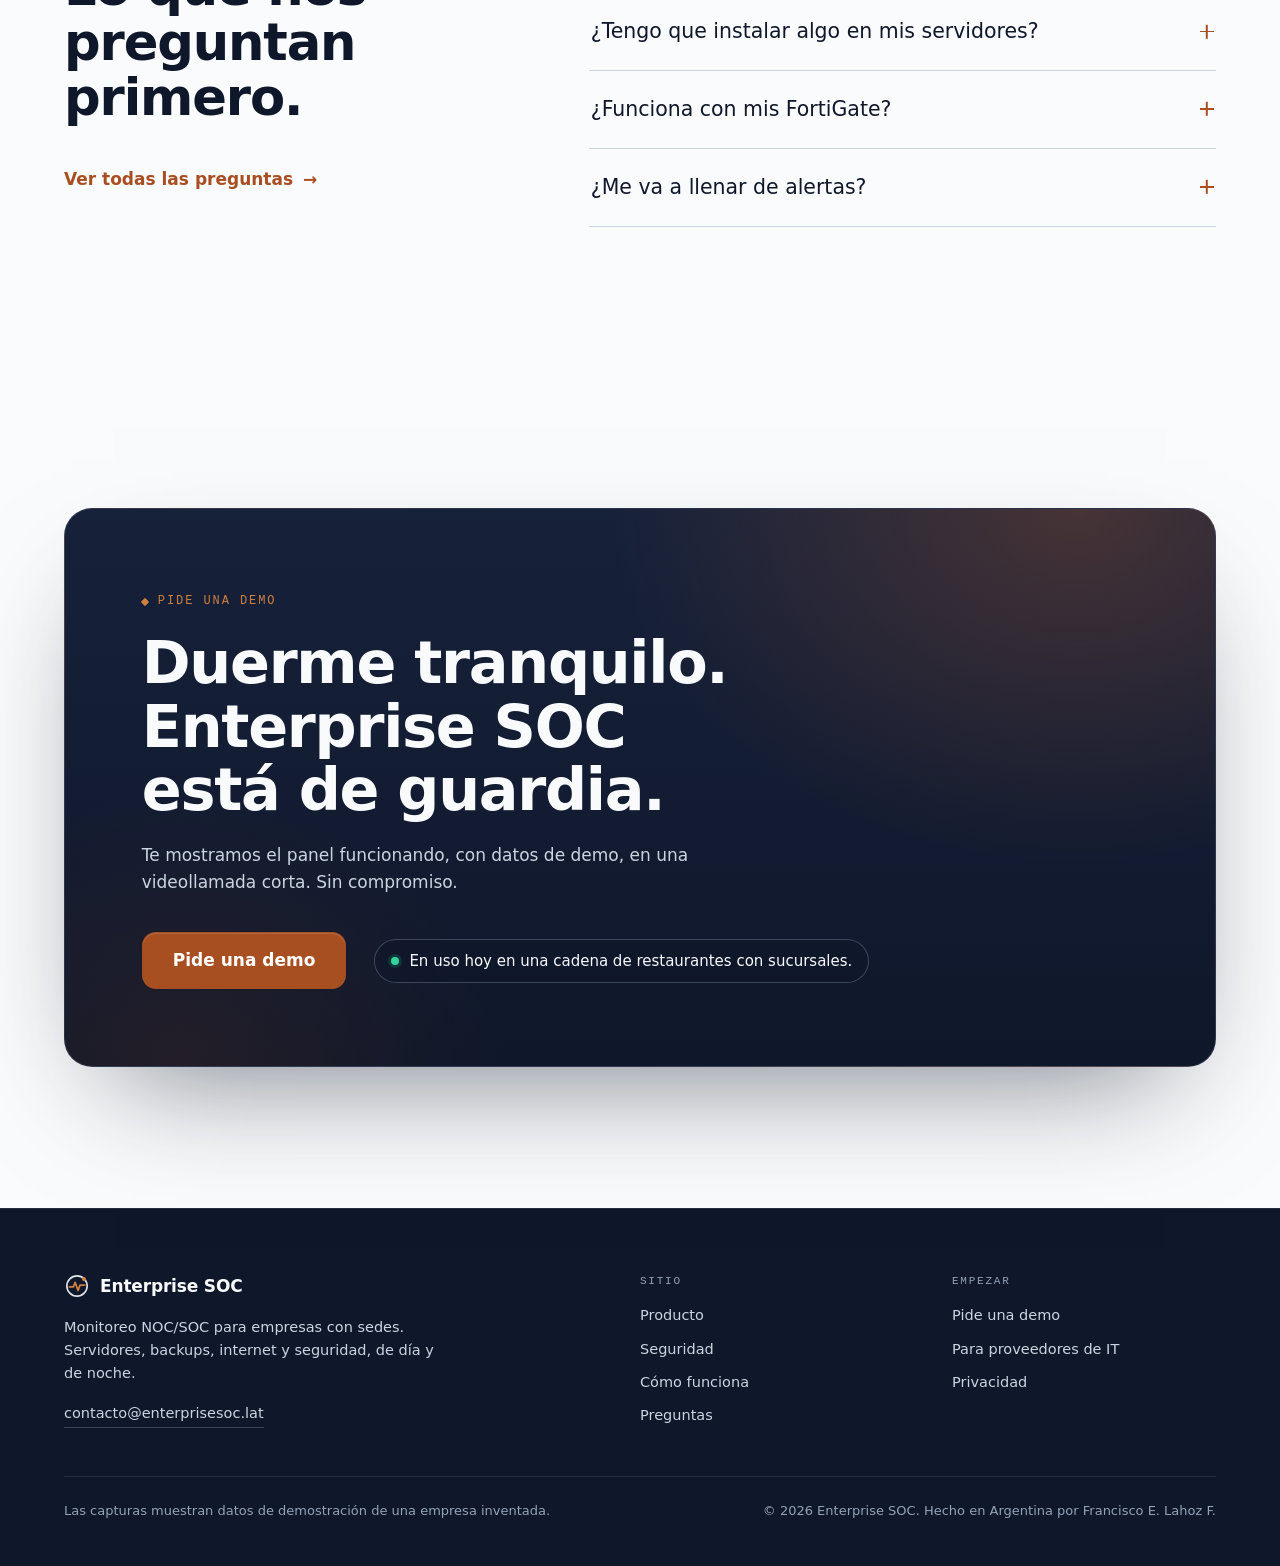
==== commit 487b7f9d: "WIP v16: reproductor de video, videos de producto y pagina producto - video.js / video.css: ventana " ====
--- a/public/index.html
+++ b/public/index.html
@@ -1087,6 +1087,184 @@
 .fx-sl{opacity:.7;transform:translate3d(12%,0,0)}
 [data-fx~="marquee"]{overflow-x:auto;scrollbar-width:none}
 html.fx [data-fx~="stack"]>*{position:static}
+}
+.vplay{position:absolute;inset:0;z-index:1;width:64px;height:64px;margin:auto;border-radius:50%;background:#0f172a99;-webkit-backdrop-filter:blur(8px);backdrop-filter:blur(8px);box-shadow:0 0 0 1px #ffffff47,0 0 0 8px #e07b3a33;transition:transform .35s var(--ease-out),opacity .25s}
+.vplay::before{content:"";position:absolute;inset:0;margin:auto;width:20px;height:23px;transform:translateX(2px);background:#fff;clip-path:polygon(0 0,100% 50%,0 100%)}
+.vbadge{display:inline-block;padding:5px 8px;border:1px solid #fff3;border-radius:99px;background:#050810a8;color:#F8FAFC;font:500 12px/1 var(--f-mono)}
+.vthumb{position:relative;display:block;width:100%;padding:0;overflow:hidden;border:1px solid var(--line-strong);border-radius:16px;background:#0B1222;color:#F8FAFC;font:inherit;text-align:left;text-decoration:none;cursor:pointer;box-shadow:var(--shadow);isolation:isolate}
+.vthumb img{display:block;width:100%;height:auto}
+.vthumb::after{content:"";position:absolute;inset:0;background:linear-gradient(transparent 50%,#050810cc)}
+.vthumb-txt{position:absolute;left:16px;right:16px;bottom:14px;z-index:1;display:flex;flex-wrap:wrap;align-items:center;gap:8px 10px;font-weight:600;font-size:clamp(15px,1.4vw,17px);text-shadow:0 1px 8px #050810}
+.vchip{display:inline-flex;align-items:center;gap:10px;min-height:44px;padding:6px 16px 6px 6px;border:1px solid var(--line-strong);border-radius:99px;background:var(--glass);color:var(--text-primary);font:600 15px/1.2 var(--f-body);text-decoration:none;cursor:pointer}
+.vchip .vplay{position:relative;flex:none;width:32px;height:32px;margin:0;background:var(--btn);box-shadow:none}
+.vchip .vplay::before{width:10px;height:12px;transform:translateX(1px)}
+.vthumb:focus-visible,.vchip:focus-visible{outline:3px solid var(--accent);outline-offset:3px}
+@media (hover:hover) and (pointer:fine){
+.vthumb:hover .vplay,.vpreview-btn:hover .vplay{transform:scale(1.08);box-shadow:0 0 0 1px #fff6,0 0 0 12px #e07b3a47}
+}
+html.vlock{overflow:hidden;padding-right:var(--vsb,0)}
+.vdlg{--vp:clamp(8px,3vw,32px);position:fixed;inset:0;width:100%;height:100%;max-width:none;max-height:none;margin:0;padding:var(--vp);border:0;background:none;color:var(--text-primary);overflow:auto;overscroll-behavior:contain}
+.vdlg[open]{display:grid;place-items:center}
+.vdlg::backdrop{background:#050810d1;backdrop-filter:blur(6px)}
+.vdlg-box{--vc:calc(2*var(--vp) + 80px);display:grid;grid-template-columns:minmax(0,1fr);gap:10px;width:min(100%,1120px,(100vh - var(--vc))*16/9);width:min(100%,1120px,(100dvh - var(--vc))*16/9);padding:10px;border:1px solid var(--line-strong);border-radius:18px;background:#0B1222;box-shadow:0 40px 120px -30px #000}
+.vdlg-box.has-ch{--vc:calc(2*var(--vp) + 144px)}
+.vdlg-head{display:flex;align-items:center;gap:12px;padding-left:6px}
+.vdlg-t{flex:1;min-width:0;margin:0;font:600 clamp(16px,1.6vw,19px)/1.25 var(--f-display)}
+.vdlg-x{display:grid;place-items:center;flex:none;width:44px;height:44px;padding:0;border:1px solid var(--line-strong);border-radius:50%;background:var(--surface);color:inherit;cursor:pointer}
+.vdlg-x svg{width:20px;fill:none;stroke:currentColor;stroke-width:2;stroke-linecap:round}
+.vdlg-stage{position:relative;justify-self:center;width:100%;aspect-ratio:16/9;overflow:hidden;border-radius:10px;background:#000}
+.vdlg-stage.is-p{width:min(100%,(100vh - var(--vc))*9/16);width:min(100%,(100dvh - var(--vc))*9/16)}
+.vdlg-stage video{display:block;width:100%;height:100%;background:#000}
+.vdlg-err{position:absolute;inset:0;display:grid;place-items:center;margin:0;padding:24px;background:#050810d9;color:#F8FAFC;text-align:center}
+.vdlg [hidden],.vpreview [hidden]{display:none!important}
+.vspin{position:absolute;inset:0;width:48px;height:48px;margin:auto}
+.vspin,.is-wait .vplay::after{border:3px solid #ffffff38;border-top-color:#E07B3A;border-radius:50%;animation:vspin .8s linear infinite}
+.vdlg-ch{min-height:53px}
+.vdlg-ch ol{position:relative;display:flex;gap:6px;margin:0;padding:0 0 2px;list-style:none;overflow:auto;scroll-snap-type:x proximity}
+.vdlg-ch li{flex:none;scroll-snap-align:start}
+.vch{position:relative;display:grid;gap:4px;width:100%;min-height:44px;padding:7px 12px 9px;overflow:hidden;border:1px solid var(--line);border-radius:10px;background:var(--surface-2);color:var(--text-secondary);font:500 14px/1.2 var(--f-body);text-align:left;white-space:nowrap;cursor:pointer}
+.vch b{font:500 12px/1 var(--f-mono);color:var(--text-muted)}
+.vch i{position:absolute;inset:auto 0 0;height:3px;background:var(--accent);transform:scaleX(var(--p,0));transform-origin:0;transition:transform .25s linear}
+.vch:hover,.vch[aria-current]{border-color:var(--accent);color:var(--text-primary)}
+.vch[aria-current]{background:var(--accent-soft)}
+.vdlg-x:focus-visible,.vch:focus-visible{outline:2px solid var(--accent);outline-offset:2px}
+@media (min-width:1101px){.vdlg-box.has-ch{--vc:calc(2*var(--vp) + 80px);grid-template-columns:minmax(0,1fr) 220px;grid-template-areas:"h h" "s c";width:min(100%,1600px,(100dvh - var(--vc))*16/9 + 252px)}}
+@media (orientation:landscape) and (max-height:560px){
+.vdlg{--vp:8px}
+.vdlg-box.has-ch{--vc:40px;grid-template-columns:minmax(0,1fr) 176px;grid-template-areas:"s h" "s c";grid-template-rows:auto 1fr;width:min(100%,(100dvh - var(--vc))*16/9 + 208px)}
+}
+@media (min-width:1101px),(orientation:landscape) and (max-height:560px){
+.has-ch .vdlg-head{grid-area:h}
+.has-ch .vdlg-stage{grid-area:s}
+.has-ch .vdlg-ch{grid-area:c;position:relative}
+.has-ch .vdlg-ch ol{position:absolute;inset:0;flex-direction:column;scroll-snap-type:y proximity}
+}
+.vpreview{margin:0}
+.vpreview-m{position:relative;overflow:hidden;border:1px solid var(--line-strong);border-radius:16px;background:#0B1222;isolation:isolate}
+.vpreview-m>img{display:block;width:100%;height:auto}
+.vpreview-m>video{position:absolute;inset:0;width:100%;height:100%;object-fit:cover;opacity:0;transition:opacity .4s}
+.is-v .vpreview-m>video{opacity:1}
+.vpreview-btn{position:absolute;inset:0;z-index:1;width:100%;padding:0;border:0;border-radius:inherit;background:none;cursor:pointer;visibility:hidden}
+.vx .vpreview-btn{visibility:visible}
+.vpreview-btn .vbadge{position:absolute;right:12px;bottom:12px}
+.vpreview-btn::after{content:"";position:absolute;left:12px;bottom:12px;width:44px;height:44px;border-radius:50%;background:linear-gradient(90deg,#0000 15px,#fff 0 20px,#0000 0 24px,#fff 0 29px,#0000 0) center/100% 16px no-repeat,#050810a8;opacity:0;transition:opacity .25s}
+.is-on .vplay{opacity:0;transform:scale(.85)}
+.is-on .vpreview-btn::after{opacity:1}
+.is-wait .vplay::after{content:"";position:absolute;inset:-6px}
+.vpreview-btn:focus-visible{outline:3px solid var(--accent);outline-offset:-3px}
+.vmsg{position:absolute;inset:12px 12px auto;z-index:2;margin:0;padding:8px 12px;border-radius:10px;background:#050810db;color:#F8FAFC;font-size:14px}
+@keyframes vspin{to{transform:rotate(1turn)}}
+@keyframes vfade{from{opacity:0}}
+@media (prefers-reduced-motion:no-preference){.vdlg[open]::backdrop{animation:vfade .3s}}
+@media (prefers-reduced-motion:reduce){
+.vplay,.vpreview-m>video,.vpreview-btn::after,.vch i{transition:none}
+.vspin,.is-wait .vplay::after{animation:none;border-color:#E07B3A #fff3}
+}
+@media (forced-colors:active){.vplay::before,.vch i{background:CanvasText}}
+.como .page-hero-bg{--fx-mask:radial-gradient(60% 90% at 86% 24%,#000 6%,transparent 72%)}
+.como .timeline:has(>.fx-tr:not([hidden]))::before{display:none}
+@media (max-width:640px){
+.como .timeline{row-gap:30px}
+.como .timeline li{padding:5px 0 0 56px}
+.como .timeline::before{display:block;left:18px;right:auto;top:18px;bottom:0;width:1px;height:auto;background:linear-gradient(180deg,var(--accent),var(--line-strong) 70%,transparent)}
+}
+.como .needs em{display:inline-block;padding:2px 8px;border:1px solid var(--line-strong);border-radius:99px;line-height:1.5;vertical-align:2px}
+.como .msp-list li{gap:4px 16px;overflow-wrap:normal}
+.como .msp-list .host{position:relative;min-width:0;padding-left:20px}
+.como .msp-list .dot{position:absolute;left:0;top:calc(.8em - 4px)}
+.como .faq-tour{margin-top:26px}
+@media (max-width:640px){
+.home .ticker-label{display:flex;padding-right:40px;font-size:12px;letter-spacing:.12em;background:linear-gradient(90deg,rgba(9,15,28,1) 0,rgba(9,15,28,1) calc(100% - 32px),rgba(9,15,28,0) 100%)}
+.home .ticker-label .tl-live{display:none}
+}
+.home .ticker .fx-mq-b{background:rgba(9,15,28,.94);border-color:rgba(148,163,184,.34)}
+.home #pantalla .tour{margin-top:22px;display:flex;justify-content:center}
+.home #vigila .rot{color:var(--text-primary);font-weight:600}
+.home #como .art .t.sm{font-size:8px}
+.home #pantalla{--h:1353px}
+@media (min-width:1800px){.home #pantalla{--h:1518px}}
+@media (max-width:1100px){.home #pantalla{--h:1158px}}
+@media (max-width:900px){.home #pantalla{--h:988px}}
+@media (max-width:640px){.home #pantalla{--h:888px}}
+.producto .pr-thumb{display:none}
+.producto .pr-chip{color:#F8FAFC}
+@media (min-width:1101px){
+.producto .pr-hero{display:grid;grid-template-columns:minmax(0,1fr) minmax(0,clamp(360px,33vw,560px));column-gap:clamp(40px,5vw,88px);align-items:center}
+.producto .pr-hero>*{grid-column:1}
+.producto .pr-hero>.pr-thumb{display:block;grid-column:2;grid-row:1/span 4;box-shadow:0 40px 90px -40px #000,0 0 0 1px rgba(148,163,184,.12)}
+.producto .pr-chip{display:none}
+}
+.producto .page-hero-bg{--fx-mask:radial-gradient(62% 90% at 84% 26%,#000 6%,transparent 72%)}
+.producto #recorrido .shots{overflow:hidden}
+.producto #recorrido .shot{--z:1.25;--cx:.5;--cy:.5;--tx:clamp(calc((1 - var(--z)) * 100%),calc((.5 - var(--z) * var(--cx)) * 100%),0%);--ty:clamp(calc((1 - var(--z)) * 100%),calc((.5 - var(--z) * var(--cy)) * 100%),0%)}
+.producto #recorrido .shot img{transform-origin:0 0}
+.producto #recorrido .shot[data-shot="0"]{--cx:.21;--cy:.45}
+.producto #recorrido .shot[data-shot="1"]{--cx:.35;--cy:.18}
+.producto #recorrido .shot[data-shot="2"]{--cx:.3;--cy:.58}
+.producto #recorrido .shot[data-shot="3"]{--cx:.18;--cy:.56}
+.producto #recorrido .shot[data-shot="4"]{--cx:.29;--cy:.52}
+.producto #recorrido .shot[data-shot="5"]{--cx:.16;--cy:.48}
+.producto #recorrido .shot[data-shot="6"]{--cx:.12;--cy:.41}
+.producto #recorrido .shot[data-shot="7"]{--cx:.39;--cy:.5}
+@media (max-width:900px){.producto #recorrido .shot{--z:1.5}}
+@media (prefers-reduced-motion:no-preference){
+.sx .producto #recorrido.live .shot.on img{animation:pr-cam-in 1.7s var(--ease-in-out) .55s both}
+.sx .producto #recorrido .shot:not(.on) img{animation:pr-cam-out .6s var(--ease-out) both}
+}
+@keyframes pr-cam-in{from{transform:none}to{transform:translate(var(--tx),var(--ty)) scale(var(--z))}}
+@keyframes pr-cam-out{from{transform:translate(var(--tx),var(--ty)) scale(var(--z))}to{transform:none}}
+.producto .topo-m{display:grid;gap:14px;max-width:460px;width:100%;margin-inline:auto}
+.producto .tm-n{position:relative;display:flex;flex-wrap:wrap;align-items:baseline;gap:2px 10px;margin:0;padding:10px 14px;border:1.2px solid rgba(148,163,184,.4);border-radius:10px;background:rgba(30,41,59,.9);line-height:1.3}
+.producto .tm-n.ok{border-color:rgba(52,211,153,.6)}
+.producto .tm-n.bad{padding-top:16px;border-color:var(--amber-dot);background:rgba(120,53,15,.35)}
+.producto .tm-n b{font-family:var(--f-display);font-weight:600;font-size:16px;color:#F8FAFC}
+.producto .tm-n small{font-family:var(--f-mono);font-size:12.5px;color:#94A3B8}
+.producto .tm-n.bad small{color:#FBBF24}
+.producto .tm-badge{position:absolute;right:10px;top:0;transform:translateY(-50%);padding:4px 7px;border-radius:5px;background:#FBBF24;color:#1C1917;font:500 12px/1 var(--f-mono);letter-spacing:.05em;white-space:nowrap}
+.producto .topo-m>.tm-n+.tm-n::before{content:"";position:absolute;left:21px;top:-15.2px;width:1.4px;height:14px;background:rgba(148,163,184,.55)}
+.producto .tm-kids{list-style:none;margin:0 0 0 22px;padding:0 0 0 24px;display:grid;gap:12px}
+.producto .tm-kids>li::before{content:"";position:absolute;left:-25.2px;top:-13.2px;width:24px;height:calc(50% + 13.2px);border:solid rgba(148,163,184,.55);border-width:0 0 1.4px 1.4px}
+.producto .tm-kids>li:not(:last-child)::after{content:"";position:absolute;left:-25.2px;top:50%;bottom:-13.2px;border-left:1.4px solid rgba(148,163,184,.55)}
+.producto .tm-kids>li.tm-why{position:relative;padding:0 0 0 30px;font-family:var(--f-mono);font-size:12.5px;line-height:1.4;color:#FBBF24}
+.producto .tm-kids>li.tm-why::before{left:-24px;top:-12px;height:auto;bottom:-12px;width:0;border-width:0 0 0 1.4px}
+.producto .tm-kids>li.tm-why::after{left:15px;top:-12px;bottom:-12px;border-left:1.4px dashed var(--amber-dot)}
+@media (prefers-reduced-motion:no-preference){
+.producto #red.live .tm-n.bad{animation:pr-ping 2.6s var(--ease-out) .8s 3}
+}
+@keyframes pr-ping{from{box-shadow:0 0 0 0 rgba(245,158,11,.55)}to{box-shadow:0 0 0 16px rgba(245,158,11,0)}}
+@media (max-width:640px){
+.producto .netguard{padding:28px 20px}
+}
+.producto .rm-flow{margin:0;padding:clamp(20px,2.6vw,30px) clamp(16px,2.2vw,26px);border:1px solid var(--line);border-radius:22px;background:var(--surface);box-shadow:var(--shadow)}
+.producto .rm-flow .fx-graph{grid-template-columns:minmax(0,1fr) minmax(0,1.3fr) minmax(0,1fr);gap:clamp(26px,3vw,44px)}
+.producto .rm-flow .fx-node{padding:14px 10px;text-align:center}
+.producto .rm-flow .fx-node b{font-size:16px;letter-spacing:.03em}
+.producto .rm-wall{position:relative;padding:10px 8px 8px;border:1.6px dashed var(--crit);border-radius:16px}
+.producto .rm-wl{display:block;margin:0 0 10px;text-align:center;font:500 12px/1.35 var(--f-mono);letter-spacing:.1em;color:var(--crit-text)}
+.producto .rm-flow figcaption{margin:22px auto 0;max-width:46ch;text-align:center;color:var(--text-secondary);font-size:15px;line-height:1.5}
+@media (max-width:640px),(min-width:901px) and (max-width:1100px){
+.producto .rm-flow .fx-graph{grid-template-columns:minmax(0,1fr);gap:46px}
+.producto .rm-flow .fx-col{grid-auto-flow:column;grid-auto-columns:minmax(0,1fr);justify-items:center}
+.producto .rm-flow .fx-node,.producto .rm-wall{width:min(100%,300px)}
+.producto .rm-wall .fx-node{width:100%}
+}
+.producto .av-grid{display:grid;grid-template-columns:minmax(0,1fr);gap:28px;margin-top:44px}
+.producto .av-grid .channels{margin:0}
+.producto .av-feed{width:100%;max-width:560px;margin-inline:auto;padding:16px;border:1px solid rgba(148,163,184,.2);border-radius:22px;background:radial-gradient(60% 80% at 100% 0%,rgba(194,99,45,.16),transparent 65%),linear-gradient(180deg,#16213A,#0F172A);box-shadow:var(--shadow-lg);color:var(--text-primary)}
+.producto .av-bar{display:flex;align-items:center;gap:10px;margin:0 0 12px;padding:2px 4px 12px;border-bottom:1px solid var(--line);font-family:var(--f-mono);font-size:12px;color:var(--text-muted)}
+.producto .av-bar .dot{width:8px;height:8px;border-radius:50%;background:var(--ok)}
+.producto .av-list{list-style:none;margin:0;padding:0;display:grid;gap:10px}
+.producto .av-list>li{display:grid;gap:3px;padding:12px 14px;border:1px solid var(--line);border-radius:14px;background:rgba(30,41,59,.72)}
+.producto .av-list .ch{font-family:var(--f-mono);font-size:12px;line-height:1.3;letter-spacing:.08em;text-transform:uppercase;color:var(--accent)}
+.producto .av-list b{font-family:var(--f-display);font-weight:600;font-size:16px;line-height:1.3}
+.producto .av-list b+span{font-size:14.5px;line-height:1.45;color:var(--text-secondary)}
+@media (min-width:901px){
+.producto .av-grid{grid-template-columns:minmax(0,7fr) minmax(0,5fr);gap:clamp(24px,4vw,56px);align-items:start}
+.producto .av-feed{max-width:none}
+.producto #avisos .channels{grid-template-columns:minmax(0,1fr);gap:10px}
+.producto #avisos .channels li{display:grid;grid-template-columns:24px minmax(0,1fr);column-gap:16px;align-items:center;padding:14px 18px;text-align:left}
+.producto #avisos .channels svg{grid-row:span 2;margin:0}
+.producto #avisos .channels b{margin-top:0}
 }</style>
 <script>(function(){var d=document.documentElement,v,m=/[?&]h=([abc])(?:&|$)/.exec(location.search);try{v=m?m[1]:localStorage.getItem('es-h')}catch(e){}if(!/^[abc]$/.test(v||''))v='abc'.charAt(Math.floor(Math.random()*3));try{localStorage.setItem('es-h',v)}catch(e){}d.setAttribute('data-h',v);d.classList.add('js')})();</script>
 <script type="application/ld+json">{"@context":"https://schema.org","@graph":[{"@type":"Organization","@id":"https://enterprisesoc.lat/#org","name":"Enterprise SOC","url":"https://enterprisesoc.lat/","logo":"https://enterprisesoc.lat/apple-touch-icon.png","email":"contacto@enterprisesoc.lat","areaServed":"AR","founder":{"@type":"Person","name":"Francisco E. Lahoz F."}},{"@type":"WebSite","@id":"https://enterprisesoc.lat/#web","name":"Enterprise SOC","url":"https://enterprisesoc.lat/","inLanguage":"es","publisher":{"@id":"https://enterprisesoc.lat/#org"}},{"@type":"SoftwareApplication","name":"Enterprise SOC","applicationCategory":"SecurityApplication","operatingSystem":"Windows Server","description":"Monitoreo NOC/SOC alojado para empresas con sedes: servidores, backups, internet, Fortinet y seguridad en una sola pantalla.","publisher":{"@id":"https://enterprisesoc.lat/#org"}}]}</script>
@@ -1132,8 +1310,8 @@
       </div>
     </div>
 
-    <div class="ticker" aria-label="Ejemplo de eventos que vigila Enterprise SOC">
-      <p class="ticker-label" aria-hidden="true"><i></i>EN VIVO · DEMO</p>
+    <div class="ticker" data-fx="marquee" data-mask="off" data-speed="50" data-pause-label="Pausar la cinta de eventos|Reanudar la cinta de eventos" aria-label="Ejemplo de eventos que vigila Enterprise SOC">
+      <p class="ticker-label" aria-hidden="true"><i></i><span class="tl-live">EN VIVO · </span>DEMO</p>
       <div class="ticker-track">
         <span class="ev">SRV-SQL01 · CPU 30% · OK</span><span class="ev">Backup de anoche · 11 de 12 OK</span><span class="ev warn">SUC-COSTA-01 · backup con advertencias</span><span class="ev warn">SUC-SUR-01 · navega por el enlace de respaldo</span><span class="ev">FGT-CENTRAL · el IPS bloqueó un ataque</span><span class="ev warn">SRV-FILE01 · C: se llena en 9 días</span><span class="ev crit">SRV-WEB01 · 42 intentos fallidos · reconocida</span><span class="ev">Ticket #120 · resuelto en 40 min</span><span class="ev">Defender · archivo en cuarentena</span><span class="ev">RDP · SRV-ERP01 · sesión cerrada</span><span class="ev">Reporte diario en PDF · enviado</span>
       </div>
@@ -1149,7 +1327,7 @@
       <div>
         <p class="kicker r">Sin guardia</p>
         <h2 class="h2 r" id="t-problema" data-split-reveal>Te enteras cuando ya es tarde.</h2>
-        <p class="lede r">Nadie puede mirar todas las sedes todo el tiempo. Por eso los problemas se descubren de la peor manera.</p>
+        <p class="lede r" data-fx="scroll-words">Nadie puede mirar todas las sedes todo el tiempo. Por eso los problemas se descubren de la peor manera.</p>
       </div>
       <ol class="log-entries">
         <li class="entry crit r"><span class="dot" aria-hidden="true"></span><time>03:12</time><p>El backup de anoche falló. Nadie lo nota hasta el día que hay que restaurar.</p></li>
@@ -1174,7 +1352,7 @@
           <button class="tab" role="tab" id="tab-fortinet" aria-controls="shot-fortinet" aria-selected="false" tabindex="-1">Fortinet</button>
         </div>
       </div>
-      <div class="tilt-wrap r"><div class="frame tilt">
+      <div class="tilt-wrap r"><div class="frame tilt" data-fx="tilt">
         <div class="frame-bar">
           <span class="lights" aria-hidden="true"><i></i><i></i><i></i></span>
           <span class="url"><svg viewBox="0 0 12 12" aria-hidden="true"><rect x="2.5" y="5.5" width="7" height="5" rx="1"/><path d="M4 5.5V4a2 2 0 0 1 4 0v1.5"/></svg>tuempresa.enterprisesoc.lat</span>
@@ -1189,7 +1367,7 @@
               <span class="pin below" style="left:90.8%;top:36.9%"><i></i><span>Alertas abiertas</span></span>
             </div>
           </div>
-          <div class="shot" id="shot-guardia" role="tabpanel" aria-labelledby="tab-guardia" hidden data-caption="&lt;b&gt;Guardia.&lt;/b&gt; Solo lo que necesita a una persona ahora, con los pasos para resolverlo.">
+          <div class="shot" id="shot-guardia" role="tabpanel" data-fx="camera" data-cam-auto data-cam="0.56 0.42 1.3" aria-labelledby="tab-guardia" hidden data-caption="&lt;b&gt;Guardia.&lt;/b&gt; Solo lo que necesita a una persona ahora, con los pasos para resolverlo.">
             <img src="/assets/img/panel-guardia-1600.webp?v=15" srcset="/assets/img/panel-guardia-800.webp?v=15 800w, /assets/img/panel-guardia-1600.webp?v=15 1600w, /assets/img/panel-guardia-2400.webp?v=15 2400w" sizes="(max-width: 1240px) calc(100vw - 40px), 1200px" width="2400" height="1126" alt="Pantalla Guardia: una cosa requiere atención, 42 inicios de sesión fallidos en SRV-WEB01, con los pasos para resolverlo y los botones de ticket y remediación." loading="lazy" decoding="async">
             <div class="pins" aria-hidden="true">
               <span class="pin" style="left:60%;top:28.5%"><i></i><span>Solo lo que necesita a alguien</span></span>
@@ -1197,14 +1375,14 @@
               <span class="pin" style="left:24.5%;top:70.2%"><i></i><span>Ticket, acción o historial</span></span>
             </div>
           </div>
-          <div class="shot" id="shot-red" role="tabpanel" aria-labelledby="tab-red" hidden data-caption="&lt;b&gt;Red e Internet.&lt;/b&gt; Latencia, pérdida y enlace activo de cada sede, medidos desde adentro cada minuto.">
+          <div class="shot" id="shot-red" role="tabpanel" data-fx="camera" data-cam-auto data-cam="0.695 0.36 1.3" aria-labelledby="tab-red" hidden data-caption="&lt;b&gt;Red e Internet.&lt;/b&gt; Latencia, pérdida y enlace activo de cada sede, medidos desde adentro cada minuto.">
             <img src="/assets/img/panel-red-1600.webp?v=15" srcset="/assets/img/panel-red-800.webp?v=15 800w, /assets/img/panel-red-1600.webp?v=15 1600w, /assets/img/panel-red-2400.webp?v=15 2400w" sizes="(max-width: 1240px) calc(100vw - 40px), 1200px" width="2400" height="1126" alt="Pantalla Red e Internet: 11 de 12 sitios con internet normal, uno con pérdida de paquetes y uno navegando por el enlace de respaldo." loading="lazy" decoding="async">
             <div class="pins" aria-hidden="true">
               <span class="box" style="left:2.56%;top:45.3%;width:30.4%;height:20.8%"></span>
               <span class="pin below" style="left:69.5%;top:35.7%"><i></i><span>Una sede salió por el respaldo</span></span>
             </div>
           </div>
-          <div class="shot" id="shot-backups" role="tabpanel" aria-labelledby="tab-backups" hidden data-caption="&lt;b&gt;Backups.&lt;/b&gt; Cada corrida de cada servidor, con su resultado, su antigüedad y su tamaño.">
+          <div class="shot" id="shot-backups" role="tabpanel" data-fx="camera" data-cam-auto data-cam="0.8 0.58 1.3" aria-labelledby="tab-backups" hidden data-caption="&lt;b&gt;Backups.&lt;/b&gt; Cada corrida de cada servidor, con su resultado, su antigüedad y su tamaño.">
             <img src="/assets/img/panel-backups-1600.webp?v=15" srcset="/assets/img/panel-backups-800.webp?v=15 800w, /assets/img/panel-backups-1600.webp?v=15 1600w, /assets/img/panel-backups-2400.webp?v=15 2400w" sizes="(max-width: 1240px) calc(100vw - 40px), 1200px" width="2400" height="1126" alt="Pantalla Backups: 1,3 TB respaldados, 92% de éxito y la lista de servidores con el resultado del backup de anoche." loading="lazy" decoding="async">
             <div class="pins" aria-hidden="true">
               <span class="pin" style="left:35%;top:31.2%"><i></i><span>Tasa de éxito</span></span>
@@ -1212,7 +1390,7 @@
               <span class="pin left" style="left:93.75%;top:58.2%"><i></i><span>Anoche: con advertencias</span></span>
             </div>
           </div>
-          <div class="shot" id="shot-fortinet" role="tabpanel" aria-labelledby="tab-fortinet" hidden data-caption="&lt;b&gt;Fortinet.&lt;/b&gt; Lo que frenaron tus FortiGate, ordenado por gravedad, junto a tus servidores.">
+          <div class="shot" id="shot-fortinet" role="tabpanel" data-fx="camera" data-cam-auto data-cam="0.786 0.31 1.3" aria-labelledby="tab-fortinet" hidden data-caption="&lt;b&gt;Fortinet.&lt;/b&gt; Lo que frenaron tus FortiGate, ordenado por gravedad, junto a tus servidores.">
             <img src="/assets/img/panel-fortinet-1600.webp?v=15" srcset="/assets/img/panel-fortinet-800.webp?v=15 800w, /assets/img/panel-fortinet-1600.webp?v=15 1600w, /assets/img/panel-fortinet-2400.webp?v=15 2400w" sizes="(max-width: 1240px) calc(100vw - 40px), 1200px" width="2400" height="1126" alt="Pantalla Fortinet: eventos de los FortiGate con ataques bloqueados por el IPS, accesos por VPN, virus detenidos y tráfico denegado." loading="lazy" decoding="async">
             <div class="pins" aria-hidden="true">
               <span class="pin below" style="left:78.6%;top:30.9%"><i></i><span>Eventos por gravedad</span></span>
@@ -1224,6 +1402,13 @@
       </div></div>
       <p class="shot-caption r" aria-live="polite"><b>General.</b> La salud de cada servidor, los backups de anoche y las alertas abiertas, en una mirada.</p>
       <p class="caption-note r">Datos de demostración</p>
+      <p class="tour r"><a class="vchip" href="/assets/video/tour-l.h264.mp4?v=16" data-video="dialog" data-fx="magnetic" aria-label="Ver el recorrido del panel en video, 40 segundos"
+        data-title="Recorrido por el panel"
+        data-desc="Recorrido de 40 segundos por las 8 pantallas del panel con datos de demostración: monitoreo, detalle, backups, red, Fortinet, guardia, operaciones y administración."
+        data-sources="/assets/video/tour-l.av1.mp4?v=16 av01.0.05M.08, /assets/video/tour-l.h264.mp4?v=16 avc1.640028"
+        data-sources-portrait="/assets/video/tour-p.av1.mp4?v=16 av01.0.05M.08, /assets/video/tour-p.h264.mp4?v=16 avc1.640028"
+        data-poster="/assets/img/tour-l-poster.webp?v=16" data-poster-portrait="/assets/img/tour-p-poster.webp?v=16"
+        data-chapters="/assets/video/tour.es.vtt?v=16"><span class="vplay" aria-hidden="true"></span>Ver el recorrido <span class="vbadge">0:40</span></a></p>
     </div>
   </section>
 
@@ -1232,9 +1417,9 @@
       <div class="sec-head">
         <p class="kicker r">Qué vigila</p>
         <h2 class="h2 r" id="t-vigila" data-split-reveal>Cuatro frentes, una sola guardia.</h2>
-        <p class="lede r">Lo que hoy miras en cinco consolas distintas, o no miras, en un solo lugar y con el mismo criterio.</p>
+        <p class="lede r">Lo que hoy miras en cinco consolas distintas, o no miras, en un solo lugar y con el mismo criterio: tus <span class="rot" data-fx="rotate" data-words="servidores.|backups.|enlaces.|FortiGate." data-label="servidores, backups, enlaces y FortiGate.">servidores.</span></p>
       </div>
-      <div class="pillars" data-reveal>
+      <div class="pillars" data-reveal data-fx="blur-in glow-card">
         <article class="card spot r">
           <span class="ico" aria-hidden="true"><svg viewBox="0 0 24 24"><rect x="3.5" y="4" width="17" height="6" rx="1.5"/><rect x="3.5" y="14" width="17" height="6" rx="1.5"/><path d="M7 7h.01M7 17h.01M11 7h6M11 17h6"/></svg></span>
           <h3>Servidores y backups</h3>
@@ -1281,7 +1466,7 @@
         </ol>
       </div>
       <div class="r">
-        <article class="alert-card" data-play aria-label="Ejemplo de una alerta de Enterprise SOC">
+        <article class="alert-card" data-play data-fx="beam-border" data-duration="3800" aria-label="Ejemplo de una alerta de Enterprise SOC">
           <div class="ac-head"><span class="sev">ALTA</span><span class="ac-srv">SRV-WEB01</span><span class="ac-time">03:12</span></div>
           <p class="ac-title">42 inicios de sesión fallidos en 10 minutos desde 203.0.113.45</p>
           <div class="ac-todo">
@@ -1307,9 +1492,9 @@
 
   <section class="stats" aria-label="Enterprise SOC en números">
     <div class="wrap stats-grid" data-reveal>
-      <div class="stat r"><b data-count="0" data-from="65535">0</b><span>puertos que abrir en tu red</span></div>
-      <div class="stat r"><b><span data-count="4">4</span> min</b><span>sin noticias de un servidor y ya te avisa</span></div>
-      <div class="stat r"><b><span data-count="14">14</span> días</b><span>de historia para saber qué es normal en cada servidor</span></div>
+      <div class="stat r"><b data-fx="odometer" data-from="65535" data-to="0">0</b><span>puertos que abrir en tu red</span></div>
+      <div class="stat r"><b><span data-fx="odometer" data-to="4">4</span> min</b><span>sin noticias de un servidor y ya te avisa</span></div>
+      <div class="stat r"><b><span data-fx="odometer" data-to="14">14</span> días</b><span>de historia para saber qué es normal en cada servidor</span></div>
       <div class="stat r"><b>24/7</b><span>de guardia, también los feriados</span></div>
     </div>
   </section>
@@ -1337,7 +1522,7 @@
         <p class="kicker r">Para quién</p>
         <h2 class="h2 r" id="t-quien" data-split-reveal>Para quien no puede estar en todas las sedes a la vez.</h2>
       </div>
-      <div class="who" data-reveal>
+      <div class="who" data-reveal data-fx="blur-in glow-card">
         <article class="r">
           <p class="tag">Empresas con sedes</p>
           <h3>Tu equipo de IT, en todas partes</h3>
@@ -1378,7 +1563,7 @@
           <p class="handover-msg" id="hold-msg" aria-live="polite"></p>
           <p class="map-note">Ejemplo: 12 sedes en el AMBA, sobre el mapa real.</p>
         </div>
-        <div class="map">
+        <div class="map" data-fx="arcs">
           <svg viewBox="0 0 800 488" role="img" aria-label="Mapa del AMBA con 12 sedes de ejemplo">
   <defs><radialGradient id="cityglow" cx="0.559375" cy="0.41659836065573774" r=".45"><stop offset="0" stop-color="#E9A86F" stop-opacity=".2"/><stop offset="1" stop-color="#E9A86F" stop-opacity="0"/></radialGradient></defs>
   <rect class="sea" width="800" height="488" rx="18"/>
@@ -1404,7 +1589,7 @@
         <li class="step r">
           <span class="runner" aria-hidden="true"></span>
           <span class="num">01</span>
-          <div class="art" aria-hidden="true"><svg viewBox="0 0 240 120"><rect class="stroke" x="20" y="10" width="200" height="100" rx="9"/><path class="stroke" d="M20 30h200"/><circle class="stroke" cx="34" cy="20" r="2.5"/><circle class="stroke" cx="44" cy="20" r="2.5"/><rect class="stroke" x="58" y="14" width="150" height="12" rx="6"/><text class="t sm" x="133" y="22.6" text-anchor="middle">tuempresa.enterprisesoc.lat</text><rect class="acc" x="34" y="42" width="40" height="40" rx="8"/><path class="acc" d="M41 64h7l3-8 5 14 3-7h8"/><rect class="stroke" x="86" y="44" width="70" height="6" rx="3"/><rect class="stroke" x="86" y="58" width="110" height="6" rx="3"/><rect class="stroke" x="86" y="72" width="90" height="6" rx="3"/><circle class="accf" cx="200" cy="92" r="4"/></svg></div>
+          <div class="art" aria-hidden="true"><svg viewBox="0 0 240 120"><rect class="stroke" x="20" y="10" width="200" height="100" rx="9"/><path class="stroke" d="M20 30h200"/><circle class="stroke" cx="34" cy="20" r="2.5"/><circle class="stroke" cx="44" cy="20" r="2.5"/><rect class="stroke" x="52" y="14" width="162" height="12" rx="6"/><text class="t sm" x="133" y="22.6" text-anchor="middle">tuempresa.enterprisesoc.lat</text><rect class="acc" x="34" y="42" width="40" height="40" rx="8"/><path class="acc" d="M41 64h7l3-8 5 14 3-7h8"/><rect class="stroke" x="86" y="44" width="70" height="6" rx="3"/><rect class="stroke" x="86" y="58" width="110" height="6" rx="3"/><rect class="stroke" x="86" y="72" width="90" height="6" rx="3"/><circle class="accf" cx="200" cy="92" r="4"/></svg></div>
           <h3>Armamos tu central</h3>
           <p>Tu propio panel en la nube, con tu logo y tu dirección. Por ejemplo, tuempresa.enterprisesoc.lat.</p>
         </li>
@@ -1434,7 +1619,7 @@
         <h2 class="h2 r" id="t-preguntas" data-split-reveal>Lo que nos preguntan primero.</h2>
         <p class="more r"><a class="link-arrow" href="/como-funciona#preguntas">Ver todas las preguntas</a></p>
       </div>
-      <div class="faq-list r">
+      <div class="faq-list r" data-fx="blur-in">
         <details><summary>¿Cuánto cuesta?<span class="plus" aria-hidden="true"></span></summary><p class="ans">Depende de cuántos servidores y sedes tengas. Te pasamos el precio en la demo, sin compromiso.</p></details>
         <details><summary>¿Tengo que instalar algo en mis servidores?<span class="plus" aria-hidden="true"></span></summary><p class="ans">Sí, un agente liviano en cada Windows Server. Se instala con un script, se registra solo y solo se conecta hacia afuera, así que no abres puertos.</p></details>
         <details><summary>¿Funciona con mis FortiGate?<span class="plus" aria-hidden="true"></span></summary><p class="ans">Sí. Tus firewalls envían sus eventos por syslog o por API y los ves junto a tus servidores. Si no tienes Fortinet, el resto funciona igual.</p></details>
@@ -1445,12 +1630,12 @@
 
   <section class="sec cta-band" aria-labelledby="t-cta">
     <div class="wrap" data-reveal>
-      <div class="cta-card r">
+      <div class="cta-card r" data-fx="stars">
         <div class="cta-net" aria-hidden="true"></div>
         <p class="kicker">Pide una demo</p>
-        <h2 class="h2" id="t-cta" data-split-reveal>Duerme tranquilo. Enterprise SOC está de guardia.</h2>
+        <h2 class="h2" id="t-cta" data-fx="cut" data-split="chars" data-from="center">Duerme tranquilo. Enterprise SOC está de guardia.</h2>
         <p class="lede">Te mostramos el panel funcionando, con datos de demo, en una videollamada corta. Sin compromiso.</p>
-        <div class="cta-actions"><a class="btn primary big" href="/demo">Pide una demo</a><p class="proof"><i aria-hidden="true"></i>En uso hoy en una cadena de restaurantes con sucursales.</p></div>
+        <div class="cta-actions"><a class="btn primary big" href="/demo" data-fx="magnetic">Pide una demo</a><p class="proof"><i aria-hidden="true"></i>En uso hoy en una cadena de restaurantes con sucursales.</p></div>
       </div>
     </div>
   </section>
@@ -1477,5 +1662,7 @@
 </footer>
 <script src="/assets/js/sections.js?v=15" defer></script>
 <script src="/assets/js/site.js?v=15" defer></script>
+<script src="/assets/js/fx.js?v=16" defer></script>
+<script src="/assets/js/video.js?v=16" defer></script>
 </body>
 </html>
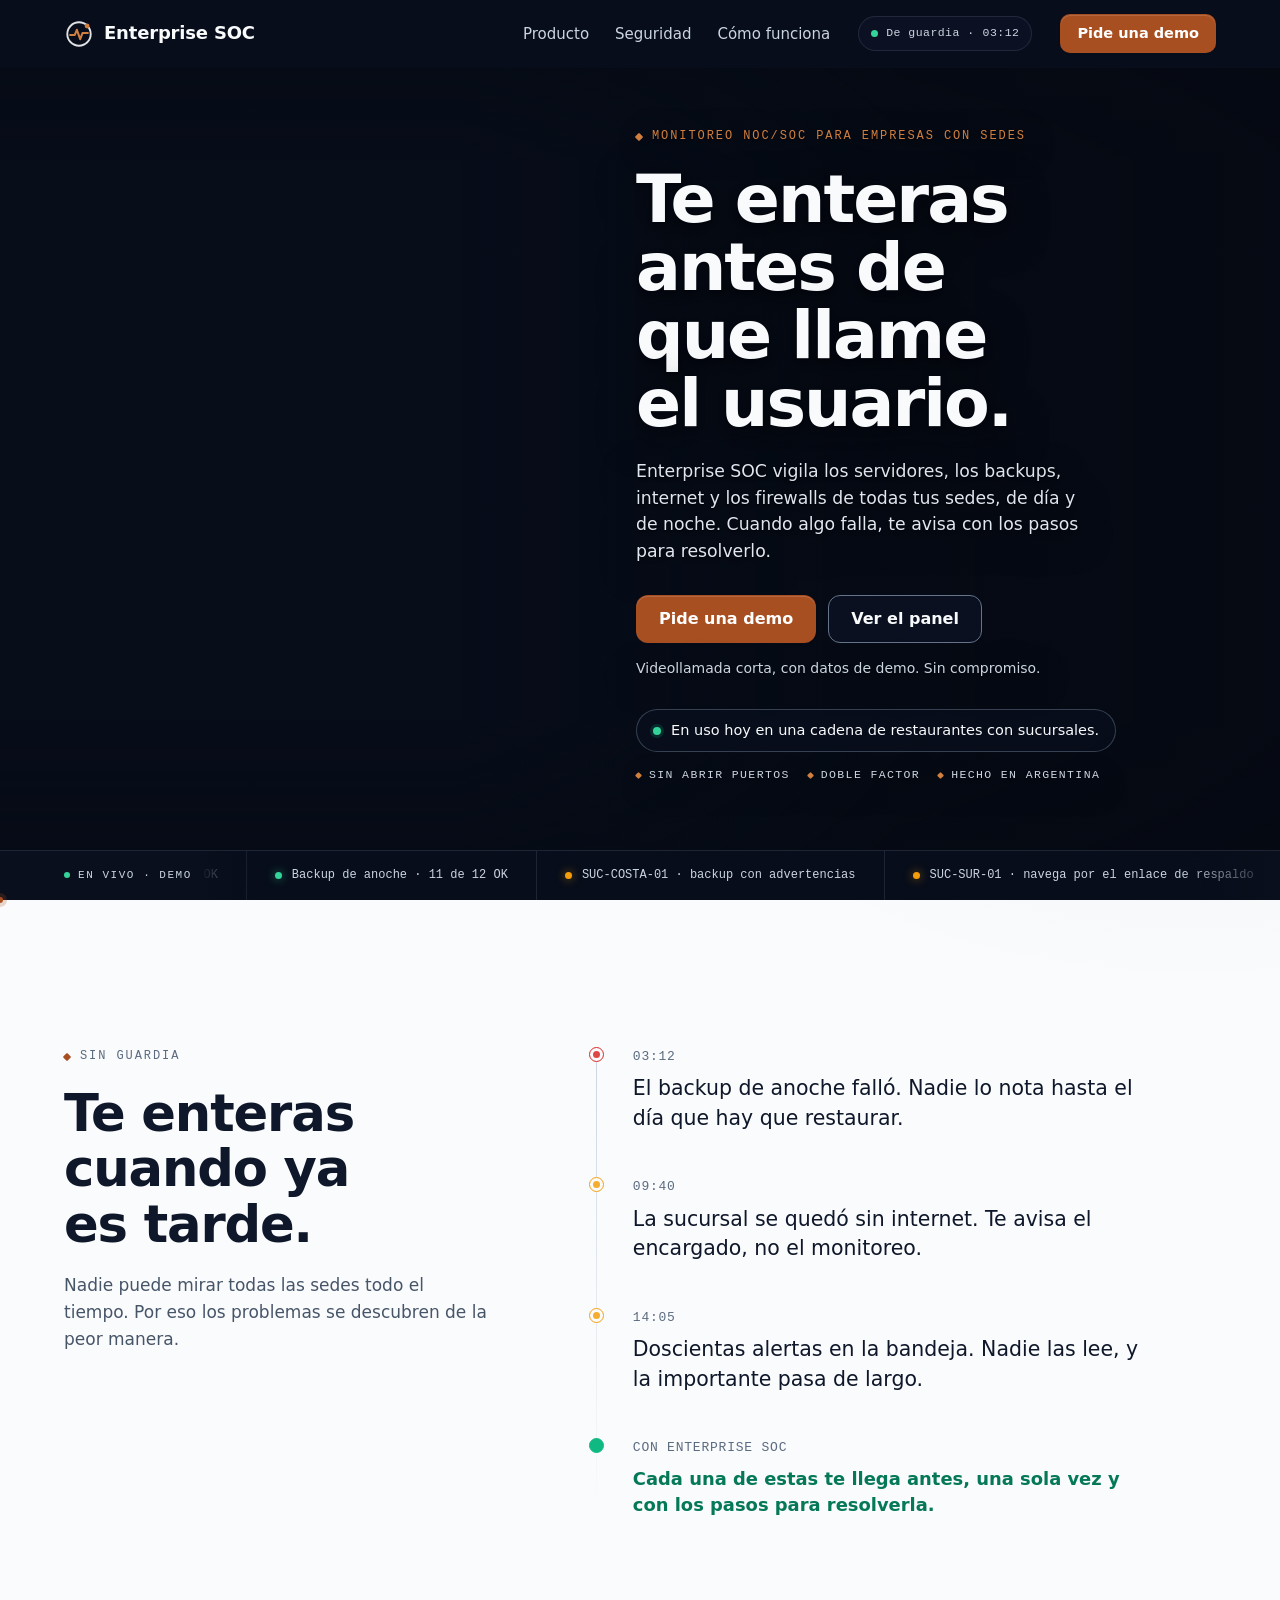
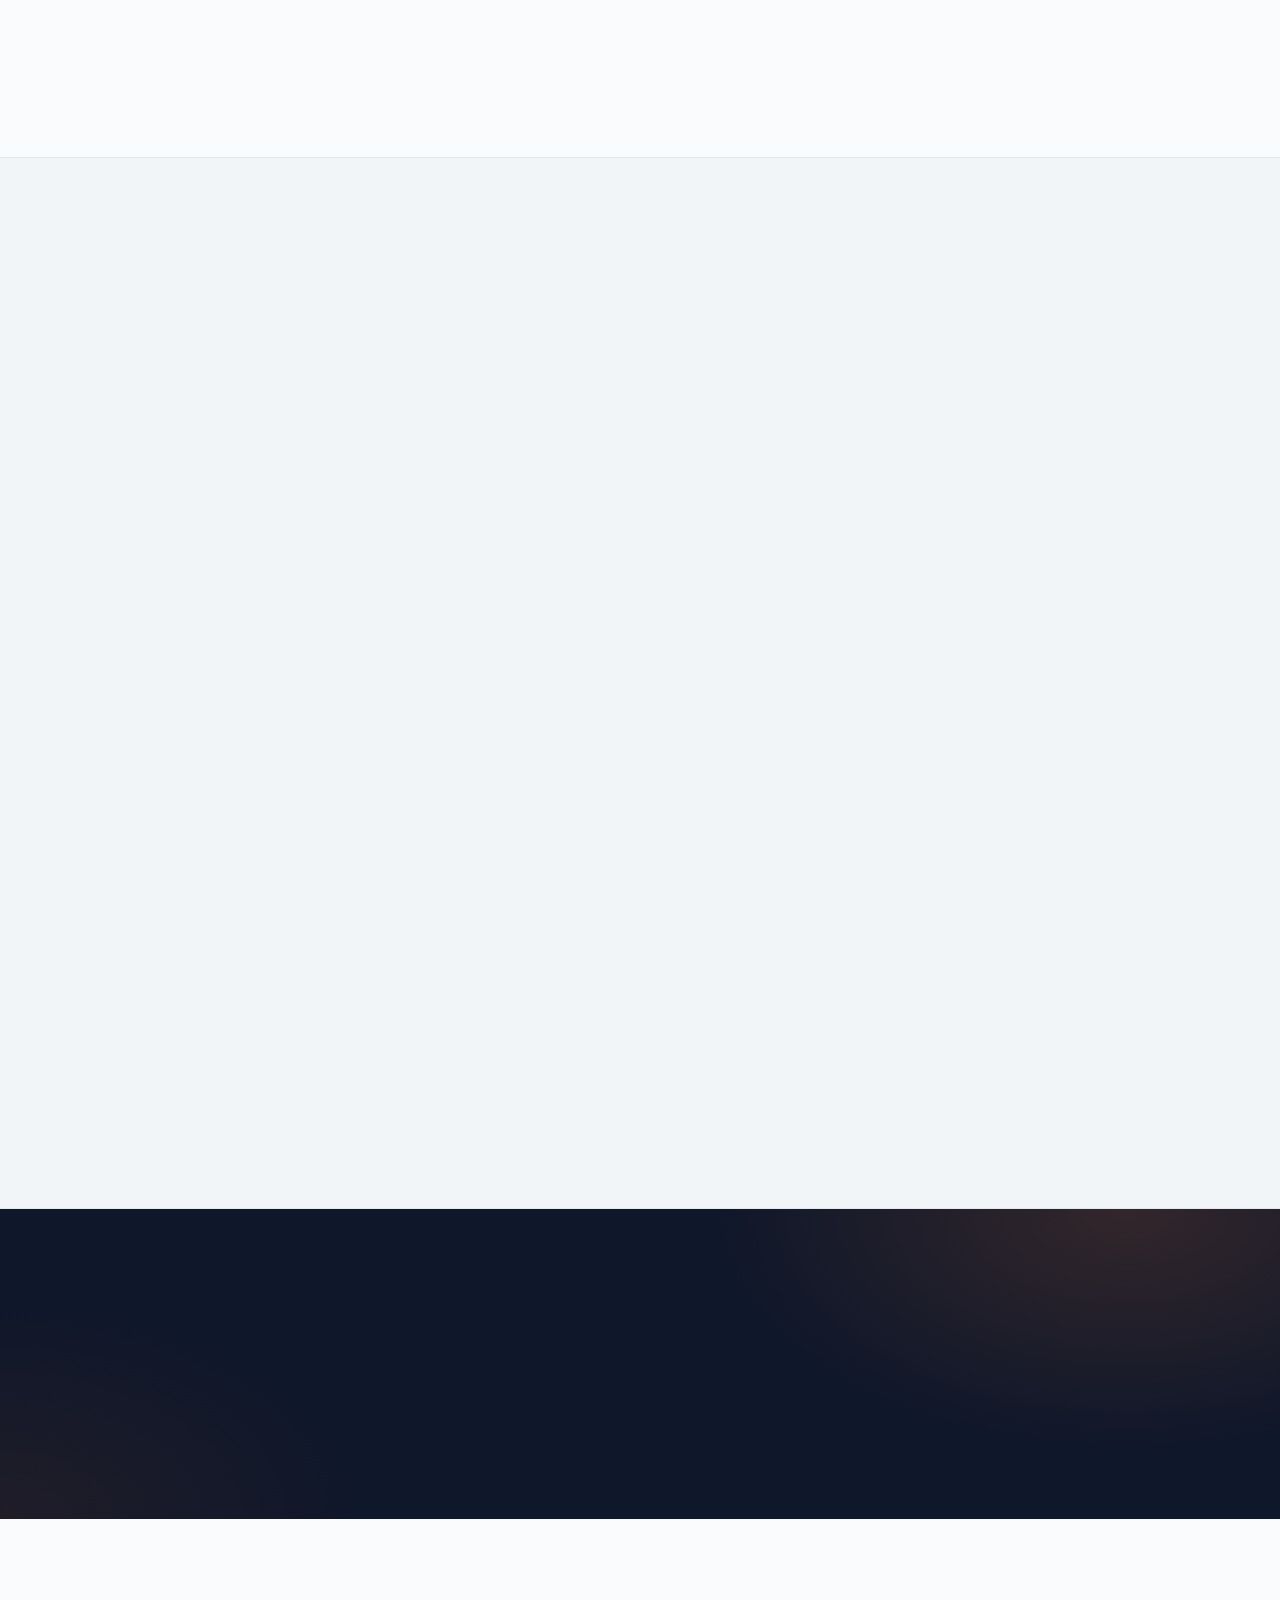
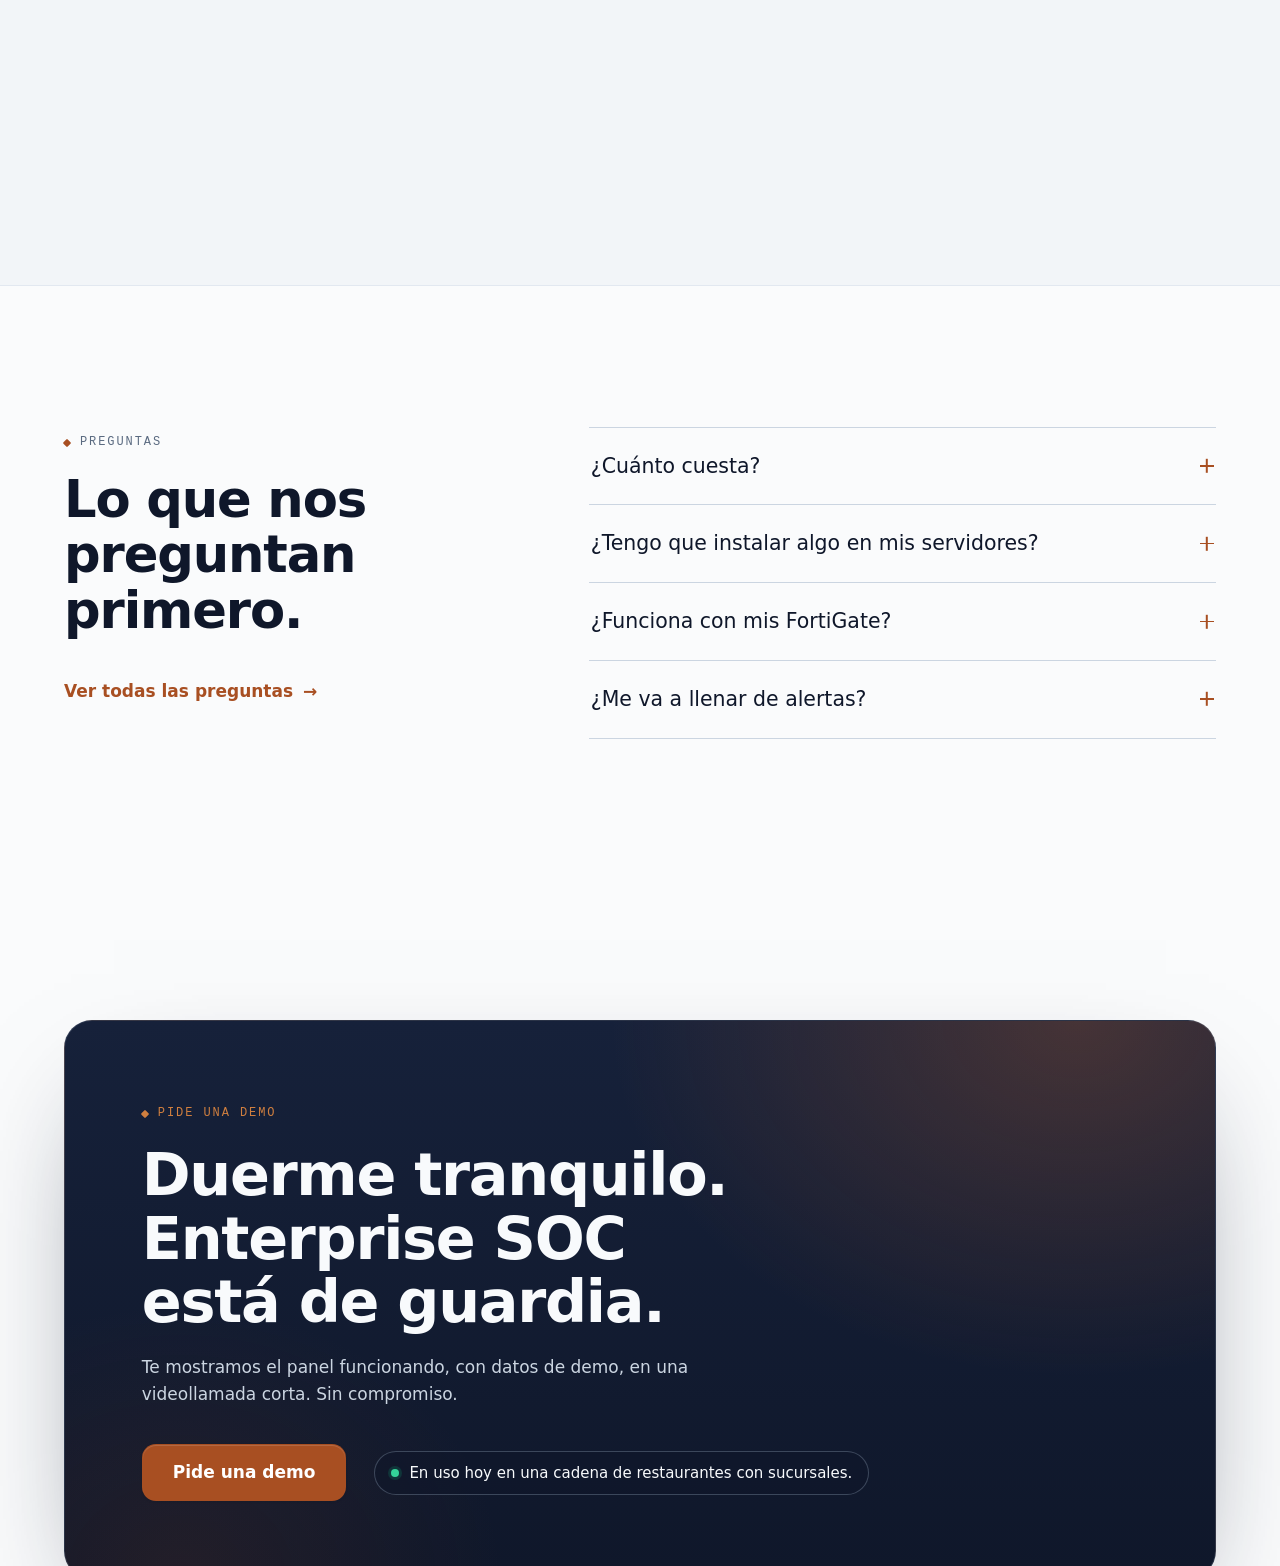
==== commit 1de95352: "WIP v16: efectos y videos integrados en las 7 paginas - index, producto, como-funciona, seguridad, d" ====
--- a/public/index.html
+++ b/public/index.html
@@ -123,6 +123,10 @@
 .nav.solid{background:rgba(255,255,255,.9);backdrop-filter:blur(14px) saturate(1.4);-webkit-backdrop-filter:blur(14px) saturate(1.4);border-bottom-color:var(--line);box-shadow:0 8px 30px -22px rgba(15,23,42,.35)}
 .nav.open{background:#fff;border-bottom-color:var(--line)}
 .nav.scrolled:not(.solid):not(.open){background:rgba(9,15,28,.8);backdrop-filter:blur(14px) saturate(1.3);-webkit-backdrop-filter:blur(14px) saturate(1.3);border-bottom-color:rgba(148,163,184,.12)}
+.nav:not(.solid):not(.open){background:rgba(9,15,28,calc(var(--fs) * .86))}
+@media (scripting:none){
+.nav:not(.solid):not(.open){background:rgba(9,15,28,.86);backdrop-filter:blur(14px) saturate(1.3);-webkit-backdrop-filter:blur(14px) saturate(1.3);border-bottom-color:rgba(148,163,184,.12)}
+}
 .brand{display:flex;align-items:center;gap:10px;text-decoration:none;font-family:var(--f-display);font-weight:600;font-size:18px;letter-spacing:-.01em;white-space:nowrap;color:var(--text-primary)}
 .brand svg{width:30px;height:30px;flex:none}
 .brand .lg-ring{stroke:currentColor;stroke-opacity:.9}
@@ -365,7 +369,10 @@
 .ac-actions span{font-size:13px;padding:6px 10px;border:1px solid var(--line);border-radius:8px;color:var(--text-secondary);background:var(--surface-2)}
 .ac-actions span.hl{border-color:var(--accent-tint);color:var(--accent);background:var(--accent-soft)}
 .ac-trail{list-style:none;margin:18px 0 0;padding:16px 0 0;border-top:1px dashed var(--line-strong);display:flex;flex-wrap:wrap;gap:8px 18px;font-family:var(--f-mono);font-size:11.5px;color:var(--text-muted)}
-.ac-trail li{display:inline-flex;align-items:center;gap:7px;opacity:.4;transition:opacity .5s var(--ease-out),color .5s var(--ease-out)}
+.ac-trail li{display:inline-flex;align-items:center;gap:7px;transition:opacity .5s var(--ease-out),color .5s var(--ease-out)}
+@media (scripting:enabled){
+.ac-trail li{opacity:calc(.4 + var(--fs) * .6)}
+}
 .ac-trail li::before{content:"";width:7px;height:7px;border-radius:50%;background:var(--line-strong);transition:background .5s var(--ease-out)}
 .ac-trail li.on{opacity:1;color:var(--text-secondary)}
 .ac-trail li.on::before{background:var(--amber-dot)}
@@ -485,7 +492,7 @@
 .page-hero-bg{position:absolute;inset:0;z-index:-1;overflow:hidden}
 .page-hero-bg::before{content:"";position:absolute;inset:-6%;background:url('/assets/img/hero-bg.webp?v=15') 30% 50%/cover no-repeat;opacity:.55;animation:kenburns 42s var(--ease-in-out) -8s infinite alternate}
 .page-hero-bg::after{content:"";position:absolute;inset:0;background:radial-gradient(38% 60% at 90% 12%,rgba(194,99,45,.22),transparent 70%),radial-gradient(34% 50% at 72% 100%,rgba(135,63,28,.2),transparent 70%),linear-gradient(90deg,rgba(15,23,42,.97) 0%,rgba(15,23,42,.86) 45%,rgba(15,23,42,.5) 100%),linear-gradient(0deg,#0F172A 0%,rgba(15,23,42,0) 40%)}
-@media (max-width:720px){.page-hero-bg::before{background-image:none}}
+@media (max-width:720px){.page-hero-bg::before{display:none}}
 @keyframes kenburns{from{transform:scale(1) translate3d(0,0,0)}to{transform:scale(1.08) translate3d(-2%,1%,0)}}
 .page-hero .kicker,.demo-wrap .kicker,.nf .kicker{color:var(--accent)}
 .page-hero h1,.demo-copy h1,.nf h1{font-size:clamp(40px,5.4vw,76px);line-height:1.03;letter-spacing:-.028em;max-width:17ch;margin-top:18px}
@@ -537,20 +544,7 @@
 .inv-note{margin-top:18px;color:var(--text-muted);font-size:14.5px}
 .split-2{display:grid;grid-template-columns:minmax(0,1fr) minmax(0,1fr);gap:clamp(36px,5vw,80px);align-items:center}
 .split-2.reverse>:first-child{order:2}
-.diagram svg,.flow svg{width:100%;height:auto;overflow:visible}
 .flow{margin-top:44px;border:1px solid var(--line);border-radius:22px;padding:clamp(16px,3vw,32px);background:var(--surface)}
-.node rect{fill:var(--surface);stroke:var(--line-ui);stroke-width:1.2}
-.node.hub rect{fill:var(--accent-soft);stroke:var(--accent)}
-.node text,.zone text,.wall text{font-family:var(--f-display);font-weight:600;font-size:17px;fill:var(--text-primary)}
-.node text.s,.flow text.s,.diagram text.s{font-family:var(--f-mono);font-weight:400;font-size:11.5px;fill:var(--text-muted)}
-.zone rect{fill:none;stroke:rgba(100,116,139,.4);stroke-dasharray:6 6}
-.zone text{font-family:var(--f-mono);font-size:12px;letter-spacing:.18em;fill:var(--text-muted)}
-.wall path{stroke:var(--crit);stroke-width:2;stroke-dasharray:4 6}
-.wall text{font-family:var(--f-mono);font-size:11px;letter-spacing:.14em;fill:var(--crit-text)}
-.wire{fill:none;stroke:rgba(194,99,45,.55);stroke-width:1.6}
-.arrowhead{fill:var(--accent)}
-.packet{fill:var(--accent);filter:drop-shadow(0 0 5px rgba(194,99,45,.7))}
-.packet.warm{fill:var(--amber-dot)}
 .chat{border:1px solid var(--line);border-radius:20px;background:var(--surface);padding:18px;display:flex;flex-direction:column;gap:14px;box-shadow:var(--shadow-lg)}
 .chat-bar{display:flex;align-items:center;gap:10px;font-family:var(--f-mono);font-size:12px;color:var(--text-muted);padding-bottom:12px;border-bottom:1px solid var(--line)}
 .chat-bar .dot{width:8px;height:8px;border-radius:50%;background:var(--ok)}
@@ -724,7 +718,6 @@
 .extras{grid-template-columns:minmax(0,1fr)}
 .foot-grid{grid-template-columns:repeat(2,minmax(0,1fr))}
 .foot-brand{grid-column:1/-1}
-.diagram svg{max-width:520px;margin-inline:auto}
 .demo-grid{row-gap:0}
 .demo-copy{display:contents}
 .demo-grid>.form{order:1;margin-top:36px}
@@ -997,7 +990,7 @@
 .btn.primary{position:relative;isolation:isolate}
 .btn.primary::before{content:"";position:absolute;inset:0;border-radius:inherit;padding:1px;pointer-events:none;background:conic-gradient(from var(--fx-a),transparent 0 70%,rgba(255,236,220,.95) 88%,transparent);-webkit-mask:linear-gradient(#000 0 0) content-box,linear-gradient(#000 0 0);-webkit-mask-composite:xor;mask:linear-gradient(#000 0 0) content-box,linear-gradient(#000 0 0);mask-composite:exclude;opacity:0}
 :is(.live,.demo-wrap,.nf,.page-hero) .btn.primary:not(.small)::before{animation:fx-shim 4.4s linear .6s both}
-.btn.primary:hover::before{animation:fx-spin 2.2s linear infinite;opacity:1}
+.btn.primary:hover::before,:is(.live,.demo-wrap,.nf,.page-hero) .btn.primary:hover::before{animation:fx-spin 2.2s linear infinite;opacity:1}
 @keyframes fx-shim{0%{opacity:0;--fx-a:0deg}12%,85%{opacity:1}to{opacity:0;--fx-a:720deg}}
 @keyframes fx-spin{to{--fx-a:360deg}}
 @media (pointer:coarse){[data-fx~="magnetic"]:active{transform:scale(.97)}}
@@ -1013,13 +1006,13 @@
 .fx-bm-t,.fx-bm-h{stroke-linecap:round;animation:fx-dash var(--d) steps(var(--s)) var(--l) infinite}
 .fx-bm-t{stroke-width:1.4;stroke-dasharray:.14 1.54;--o:.11}
 .fx-bm-h{stroke-width:1.6;stroke-dasharray:.03 1.65}
-@keyframes fx-dash{from{stroke-dashoffset:calc(1.68 + var(--o,0))}to{stroke-dashoffset:var(--o,0)}}
+@keyframes fx-dash{from{stroke-dashoffset:calc(1.68px + var(--o,0) * 1px)}to{stroke-dashoffset:calc(var(--o,0) * 1px)}}
 .fx-sl{inset:-10% -20%;pointer-events:none;background:radial-gradient(30% 42% at 50% 45%,rgba(224,123,58,.22),transparent 70%);opacity:0;transform:translate3d(-30%,0,0)}
 .fx-go>.fx-sl{animation:fx-sl 4s var(--ease-out) .2s forwards}
 @keyframes fx-sl{40%{opacity:1}to{opacity:.7;transform:translate3d(12%,0,0)}}
 .fx-tr{left:0;top:0;z-index:0;pointer-events:none;background:var(--line-strong)}
-.fx-tr-y{width:1px;margin-left:-.5px}
-.fx-tr-x{height:1px;margin-top:-.5px}
+.fx-tr-y{width:1px}
+.fx-tr-x{height:1px}
 .fx-tr i{position:absolute;inset:0;transform-origin:0 0;background:linear-gradient(var(--fx-dir,180deg),rgba(224,123,58,.2),var(--accent) 55%,#F2B27A)}
 .fx-tr-y i{left:-.5px;right:-.5px;transform:scaleY(var(--fx-p,0))}
 .fx-tr-x i{top:-.5px;bottom:-.5px;transform:scaleX(var(--fx-p,0));--fx-dir:90deg}
@@ -1036,11 +1029,12 @@
 html.fx [data-fx~="marquee"]:is(.fx-off,.fx-stop) .fx-mq-t,html.fx .fx-mq-t:is(:hover,:focus-within,:active){animation-play-state:paused}
 @keyframes fx-mq{to{transform:translate3d(-50%,0,0)}}
 [data-fx~="marquee"]:not([data-mask="off"]){-webkit-mask-image:linear-gradient(90deg,transparent,#000 6%,#000 94%,transparent);mask-image:linear-gradient(90deg,transparent,#000 6%,#000 94%,transparent)}
-.fx-mq-b{position:absolute;right:max(8px,calc(var(--gutter) - 24px));top:50%;z-index:3;width:30px;height:30px;margin-top:-15px;padding:0;display:grid;place-items:center;border-radius:50%;border:1px solid var(--line-strong);background:var(--glass);color:var(--text-secondary);cursor:pointer;-webkit-backdrop-filter:blur(6px);backdrop-filter:blur(6px);transition:color .3s var(--ease-out),border-color .3s var(--ease-out)}
+.fx-mq-b{position:absolute;right:max(8px,calc(var(--gutter) - 24px));top:50%;z-index:3;width:30px;height:30px;margin-top:-15px;padding:0;display:grid;place-items:center;border-radius:50%;border:1px solid var(--line-strong);background:var(--fx-mq-bg,var(--canvas));color:var(--text-secondary);cursor:pointer;transition:color .3s var(--ease-out),border-color .3s var(--ease-out)}
 .fx-mq-b:hover{color:var(--text-primary);border-color:var(--accent)}
 .fx-mq-b span{width:9px;height:10px;border:solid currentColor;border-width:0 3px}
 .fx-stop .fx-mq-b span{width:0;height:0;margin-left:3px;border-width:5.5px 0 5.5px 9px;border-color:transparent currentColor}
 @media (pointer:coarse){.fx-mq-b::before{content:"";position:absolute;inset:-8px}}
+[data-fx~="beam-graph"]{container:fx-graph/inline-size}
 .fx-bg{inset:0;width:100%;height:100%;pointer-events:none;overflow:visible}
 .fx-bg path{fill:none}
 .fx-bg-b{stroke:rgba(194,99,45,.45);stroke-width:1.4}
@@ -1053,6 +1047,7 @@
 .fx-node b{display:block;font-family:var(--f-display);font-weight:600;font-size:17px;line-height:1.3}
 .fx-node small{display:block;margin-top:4px;font-family:var(--f-mono);font-size:12px;color:var(--text-muted);overflow-wrap:anywhere}
 @media (max-width:640px){.fx-graph{grid-template-columns:minmax(0,1fr);gap:48px}.fx-col{grid-auto-flow:column;grid-auto-columns:minmax(0,1fr);gap:12px}}
+@container fx-graph (max-width:400px){.fx-graph{grid-template-columns:minmax(0,1fr);gap:48px}.fx-col{grid-auto-flow:column;grid-auto-columns:minmax(0,1fr);gap:12px}}
 .fx-arcs path{fill:none}
 .fx-a{stroke:rgba(148,163,184,.34);stroke-width:1;stroke-dasharray:1;stroke-dashoffset:1}
 .fx-k{stroke:#F6C79B;stroke-width:2.4;stroke-linecap:round;stroke-dasharray:.05 2;stroke-dashoffset:.05;opacity:0}
@@ -1079,7 +1074,7 @@
 .fx-rw:not(.on){visibility:hidden}
 .fx-sw{opacity:1}
 html.fx .fx-tl:not(.fx-on){opacity:1;transform:none}
-.btn.primary::before,.btn.primary:hover::before{opacity:.35;animation:none!important}
+.btn.primary::before,.btn.primary:hover::before,:is(.live,.demo-wrap,.nf,.page-hero) .btn.primary:hover::before{opacity:.35;animation:none!important}
 html.fx .fx-mq-t,.fx-gc.fx-sweep::after,.fx-go>.fx-sl,html.fx .fx-stk>*{animation:none!important}
 .fx-bb{background:linear-gradient(135deg,rgba(224,123,58,.6),transparent 30%)}
 .fx-bm-t,.fx-bm-h,.fx-bg-l,.fx-k,.fx-ar,.fx-sn,.fx-cl,.fx-mq-b{display:none}
@@ -1147,7 +1142,7 @@
 .vpreview-btn{position:absolute;inset:0;z-index:1;width:100%;padding:0;border:0;border-radius:inherit;background:none;cursor:pointer;visibility:hidden}
 .vx .vpreview-btn{visibility:visible}
 .vpreview-btn .vbadge{position:absolute;right:12px;bottom:12px}
-.vpreview-btn::after{content:"";position:absolute;left:12px;bottom:12px;width:44px;height:44px;border-radius:50%;background:linear-gradient(90deg,#0000 15px,#fff 0 20px,#0000 0 24px,#fff 0 29px,#0000 0) center/100% 16px no-repeat,#050810a8;opacity:0;transition:opacity .25s}
+.vpreview-btn::after{content:"";position:absolute;inset:var(--vpause-inset,12px 12px auto auto);width:44px;height:44px;border-radius:50%;background:linear-gradient(90deg,#0000 15px,#fff 0 20px,#0000 0 24px,#fff 0 29px,#0000 0) center/100% 16px no-repeat,#050810a8;opacity:0;transition:opacity .25s}
 .is-on .vplay{opacity:0;transform:scale(.85)}
 .is-on .vpreview-btn::after{opacity:1}
 .is-wait .vplay::after{content:"";position:absolute;inset:-6px}
@@ -1163,9 +1158,9 @@
 @media (forced-colors:active){.vplay::before,.vch i{background:CanvasText}}
 .como .page-hero-bg{--fx-mask:radial-gradient(60% 90% at 86% 24%,#000 6%,transparent 72%)}
 .como .timeline:has(>.fx-tr:not([hidden]))::before{display:none}
-@media (max-width:640px){
-.como .timeline{row-gap:30px}
-.como .timeline li{padding:5px 0 0 56px}
+@media (max-width:900px){
+.como .timeline{grid-template-columns:minmax(0,1fr);row-gap:30px}
+.como .timeline li{max-width:640px;padding:5px 0 0 56px}
 .como .timeline::before{display:block;left:18px;right:auto;top:18px;bottom:0;width:1px;height:auto;background:linear-gradient(180deg,var(--accent),var(--line-strong) 70%,transparent)}
 }
 .como .needs em{display:inline-block;padding:2px 8px;border:1px solid var(--line-strong);border-radius:99px;line-height:1.5;vertical-align:2px}
@@ -1173,6 +1168,45 @@
 .como .msp-list .host{position:relative;min-width:0;padding-left:20px}
 .como .msp-list .dot{position:absolute;left:0;top:calc(.8em - 4px)}
 .como .faq-tour{margin-top:26px}
+.demo-page .demo-wrap{min-height:100vh;min-height:100svh;display:flex;flex-direction:column;justify-content:center}
+.demo-page .dm-bg{position:absolute;left:0;right:0;top:0;height:min(100%,max(560px,56vw));z-index:1;pointer-events:none;--fx-mask:radial-gradient(60% 75% at 24% 34%,#000 10%,transparent 75%)}
+@media (max-width:900px){.demo-page .dm-bg{--fx-mask:radial-gradient(90% 70% at 30% 36%,#000 10%,transparent 78%)}}
+@media (min-width:901px){
+.demo-page .demo-grid{grid-template-rows:auto auto 1fr;row-gap:28px}
+.demo-page .demo-copy{grid-column:1;grid-row:1}
+.demo-page .demo-grid>.form{grid-column:2;grid-row:1/span 2}
+.demo-page .demo-grid>.next{grid-column:1;grid-row:2/span 2}
+.demo-page .dm-tour{grid-column:2;grid-row:3;align-self:start}
+}
+@media (max-width:900px){
+.demo-page .demo-grid>.next{order:2;margin-top:44px}
+.demo-page .dm-tour{order:3;margin-top:40px}
+}
+.demo-page .next li>div{flex:1 1 auto;min-width:0;container:dmstep/inline-size}
+.demo-page .dm-prev{display:grid;grid-template-columns:minmax(0,260px);gap:12px;margin-top:16px}
+.demo-page .dm-prev figcaption{font-size:14px;line-height:1.5;color:var(--text-secondary);max-width:40ch}
+.demo-page .next .vbadge{color:#F8FAFC}
+.demo-page .dm-prev .vpreview-m{box-shadow:0 30px 70px -36px #000}
+.demo-page .dm-prev .vpreview-btn::after{top:12px;right:12px;bottom:auto;left:auto}
+@container dmstep (min-width:400px){
+.demo-page .dm-prev{grid-template-columns:minmax(0,min(300px,56%)) minmax(0,1fr);gap:18px;align-items:end}
+}
+@media (min-width:1800px){
+@container dmstep (min-width:400px){.demo-page .dm-prev{grid-template-columns:minmax(0,min(340px,58%)) minmax(0,1fr)}}
+.demo-page .dm-prev figcaption{font-size:15px}
+}
+@media (orientation:landscape) and (max-height:560px){
+.demo-page .dm-prev{grid-template-columns:minmax(0,220px) minmax(0,1fr);align-items:end;gap:18px}
+}
+.demo-page .dm-tour{box-shadow:0 40px 90px -40px #000,0 0 0 1px rgba(148,163,184,.12)}
+.demo-page .form .btn.primary:not(.small)::before{animation-delay:4.6s}
+.demo-page .form:focus-within>.fx-bb{visibility:hidden}
+@media (prefers-reduced-motion:no-preference){
+.demo-page .form .btn.primary:not(.small):hover::before{animation:fx-spin 2.2s linear infinite;opacity:1}
+.demo-page .form:valid .btn.primary::before{animation:dm-shim 4.4s linear .2s both}
+.demo-page .form:valid .btn.primary:hover::before{animation:fx-spin 2.2s linear infinite;opacity:1}
+}
+@keyframes dm-shim{0%{opacity:0;--fx-a:0deg}12%,85%{opacity:1}to{opacity:0;--fx-a:720deg}}
 @media (max-width:640px){
 .home .ticker-label{display:flex;padding-right:40px;font-size:12px;letter-spacing:.12em;background:linear-gradient(90deg,rgba(9,15,28,1) 0,rgba(9,15,28,1) calc(100% - 32px),rgba(9,15,28,0) 100%)}
 .home .ticker-label .tl-live{display:none}
@@ -1180,12 +1214,23 @@
 .home .ticker .fx-mq-b{background:rgba(9,15,28,.94);border-color:rgba(148,163,184,.34)}
 .home #pantalla .tour{margin-top:22px;display:flex;justify-content:center}
 .home #vigila .rot{color:var(--text-primary);font-weight:600}
+.home .ac-trail li:not(.on){opacity:calc(.4 + var(--fs) * .6)}
+@media (scripting:none){.home .ac-trail li{opacity:1}}
 .home #como .art .t.sm{font-size:8px}
 .home #pantalla{--h:1353px}
 @media (min-width:1800px){.home #pantalla{--h:1518px}}
 @media (max-width:1100px){.home #pantalla{--h:1158px}}
 @media (max-width:900px){.home #pantalla{--h:988px}}
 @media (max-width:640px){.home #pantalla{--h:888px}}
+.privacidad .page-hero-bg{--fx-mask:radial-gradient(55% 95% at 90% 16%,#000 6%,transparent 70%)}
+@media (max-width:640px){
+.privacidad .page-hero-bg{--fx-mask:radial-gradient(85% 55% at 100% 0%,#000 4%,transparent 72%)}
+}
+html.fx .privacidad .prose>h2{position:relative}
+html.fx .privacidad .prose>h2::before{content:"";position:absolute;left:calc(-1 * clamp(10px,var(--gutter) - 8px,28px));top:.54em;width:9px;height:9px;margin:-4.5px 0 0 -4px;border-radius:50%;border:1px solid var(--line-strong);background:var(--canvas);pointer-events:none;transition:background .4s var(--ease-out),border-color .4s var(--ease-out),box-shadow .4s var(--ease-out)}
+html.fx .privacidad .prose>h2.fx-lit::before{border-color:var(--accent);background:var(--accent);box-shadow:0 0 0 4px var(--accent-tint)}
+@media (prefers-reduced-motion:reduce){html.fx .privacidad .prose>h2::before{transition:none}}
+.notfound .page-hero-bg>.fx-cv{-webkit-mask-image:radial-gradient(120% 95% at 82% 22%,#000 22%,rgba(0,0,0,.35) 62%,transparent 96%);mask-image:radial-gradient(120% 95% at 82% 22%,#000 22%,rgba(0,0,0,.35) 62%,transparent 96%)}
 .producto .pr-thumb{display:none}
 .producto .pr-chip{color:#F8FAFC}
 @media (min-width:1101px){
@@ -1265,7 +1310,59 @@
 .producto #avisos .channels li{display:grid;grid-template-columns:24px minmax(0,1fr);column-gap:16px;align-items:center;padding:14px 18px;text-align:left}
 .producto #avisos .channels svg{grid-row:span 2;margin:0}
 .producto #avisos .channels b{margin-top:0}
-}</style>
+}
+@keyframes seg-dash{from{stroke-dashoffset:calc(1.68px + var(--o,0) * 1px)}to{stroke-dashoffset:calc(var(--o,0) * 1px)}}
+.seguridad .fx-bm-t,.seguridad .fx-bm-h{animation-name:seg-dash}
+.seguridad .page-hero-bg>.fx-beams{-webkit-mask-image:linear-gradient(90deg,rgba(0,0,0,.16) 46%,#000 74%);mask-image:linear-gradient(90deg,rgba(0,0,0,.16) 46%,#000 74%)}
+@media (max-width:900px){
+.seguridad .page-hero-bg>.fx-beams{-webkit-mask-image:linear-gradient(180deg,rgba(0,0,0,.2) 62%,#000 94%);mask-image:linear-gradient(180deg,rgba(0,0,0,.2) 62%,#000 94%)}
+}
+.seguridad #flujo .flow{margin:44px 0 0;padding:clamp(20px,3vw,40px)}
+.seguridad #flujo .fx-graph{grid-template-columns:minmax(0,1.12fr) minmax(0,1fr) minmax(0,1fr);gap:clamp(40px,6.4vw,104px)}
+.seguridad #flujo .fx-col{gap:20px}
+.seguridad .fl-zone{padding:14px 14px 16px;border:1px dashed rgba(100,116,139,.45);border-radius:20px}
+.seguridad .fl-zl{font-family:var(--f-mono);font-size:12px;letter-spacing:.18em;color:var(--text-muted);padding:0 4px}
+.seguridad .fl-note{margin-top:4px;padding:0 4px;font-family:var(--f-mono);font-size:12px;line-height:1.45;color:var(--accent)}
+.seguridad .fl-pair{display:grid;gap:16px;margin-top:16px}
+.seguridad #flujo .fx-node small{overflow-wrap:normal}
+.seguridad #flujo .fx-node.hub small+small{margin-top:2px}
+@media (min-width:1800px){
+.seguridad #flujo .fx-node b{font-size:19px}
+.seguridad #flujo .fx-node small,.seguridad .fl-zl,.seguridad .fl-note{font-size:13px}
+}
+@media (max-width:1100px){
+.seguridad #flujo .fx-graph{grid-template-columns:minmax(0,1fr) minmax(0,1.22fr) minmax(0,1fr)}
+}
+@media (max-width:900px){
+.seguridad #flujo .fx-node{padding:14px 12px}
+.seguridad #flujo .fx-node b{font-size:16px}
+}
+@media (max-width:640px){
+.seguridad #flujo .flow{margin-top:36px;padding:14px}
+.seguridad #flujo .fx-graph{grid-template-columns:minmax(0,1fr);gap:46px}
+.seguridad #flujo .fx-col{gap:10px}
+.seguridad .fl-zone{padding:12px 10px 10px}
+.seguridad .fl-pair{grid-template-columns:repeat(2,minmax(0,1fr));gap:10px;margin-top:12px}
+.seguridad #flujo .fx-node{padding:12px 10px}
+.seguridad #flujo .fx-node b{font-size:15.5px}
+.seguridad #flujo .fx-node.hub{padding:16px 12px}
+}
+@media (max-width:640px),(orientation:landscape) and (max-height:560px){
+html.fx .seguridad #ficha .fx-tl:not(.fx-on){opacity:1;transform:none}
+}
+@supports (animation-timeline:view()){
+@media (prefers-reduced-motion:no-preference) and (max-width:640px),(prefers-reduced-motion:no-preference) and (orientation:landscape) and (max-height:560px){
+.seguridad #ficha .spec li{animation:seg-line linear both;animation-timeline:view();animation-range:entry 0% entry 100%}
+}
+}
+@keyframes seg-line{from{opacity:0;transform:translateY(8px)}}
+.seguridad .timeline:has(>.fx-tr:not([hidden]))::before{display:none}
+@media (max-width:900px){
+.seguridad .timeline{grid-template-columns:minmax(0,1fr);row-gap:30px}
+.seguridad .timeline li{max-width:640px;padding:5px 0 0 56px}
+.seguridad .timeline::before{display:block;left:18px;right:auto;top:18px;bottom:0;width:1px;height:auto;background:linear-gradient(180deg,var(--accent),var(--line-strong) 70%,transparent)}
+}
+.seguridad #auditoria .shots{overflow:hidden;border-radius:0 0 15px 15px}</style>
 <script>(function(){var d=document.documentElement,v,m=/[?&]h=([abc])(?:&|$)/.exec(location.search);try{v=m?m[1]:localStorage.getItem('es-h')}catch(e){}if(!/^[abc]$/.test(v||''))v='abc'.charAt(Math.floor(Math.random()*3));try{localStorage.setItem('es-h',v)}catch(e){}d.setAttribute('data-h',v);d.classList.add('js')})();</script>
 <script type="application/ld+json">{"@context":"https://schema.org","@graph":[{"@type":"Organization","@id":"https://enterprisesoc.lat/#org","name":"Enterprise SOC","url":"https://enterprisesoc.lat/","logo":"https://enterprisesoc.lat/apple-touch-icon.png","email":"contacto@enterprisesoc.lat","areaServed":"AR","founder":{"@type":"Person","name":"Francisco E. Lahoz F."}},{"@type":"WebSite","@id":"https://enterprisesoc.lat/#web","name":"Enterprise SOC","url":"https://enterprisesoc.lat/","inLanguage":"es","publisher":{"@id":"https://enterprisesoc.lat/#org"}},{"@type":"SoftwareApplication","name":"Enterprise SOC","applicationCategory":"SecurityApplication","operatingSystem":"Windows Server","description":"Monitoreo NOC/SOC alojado para empresas con sedes: servidores, backups, internet, Fortinet y seguridad en una sola pantalla.","publisher":{"@id":"https://enterprisesoc.lat/#org"}}]}</script>
 </head>
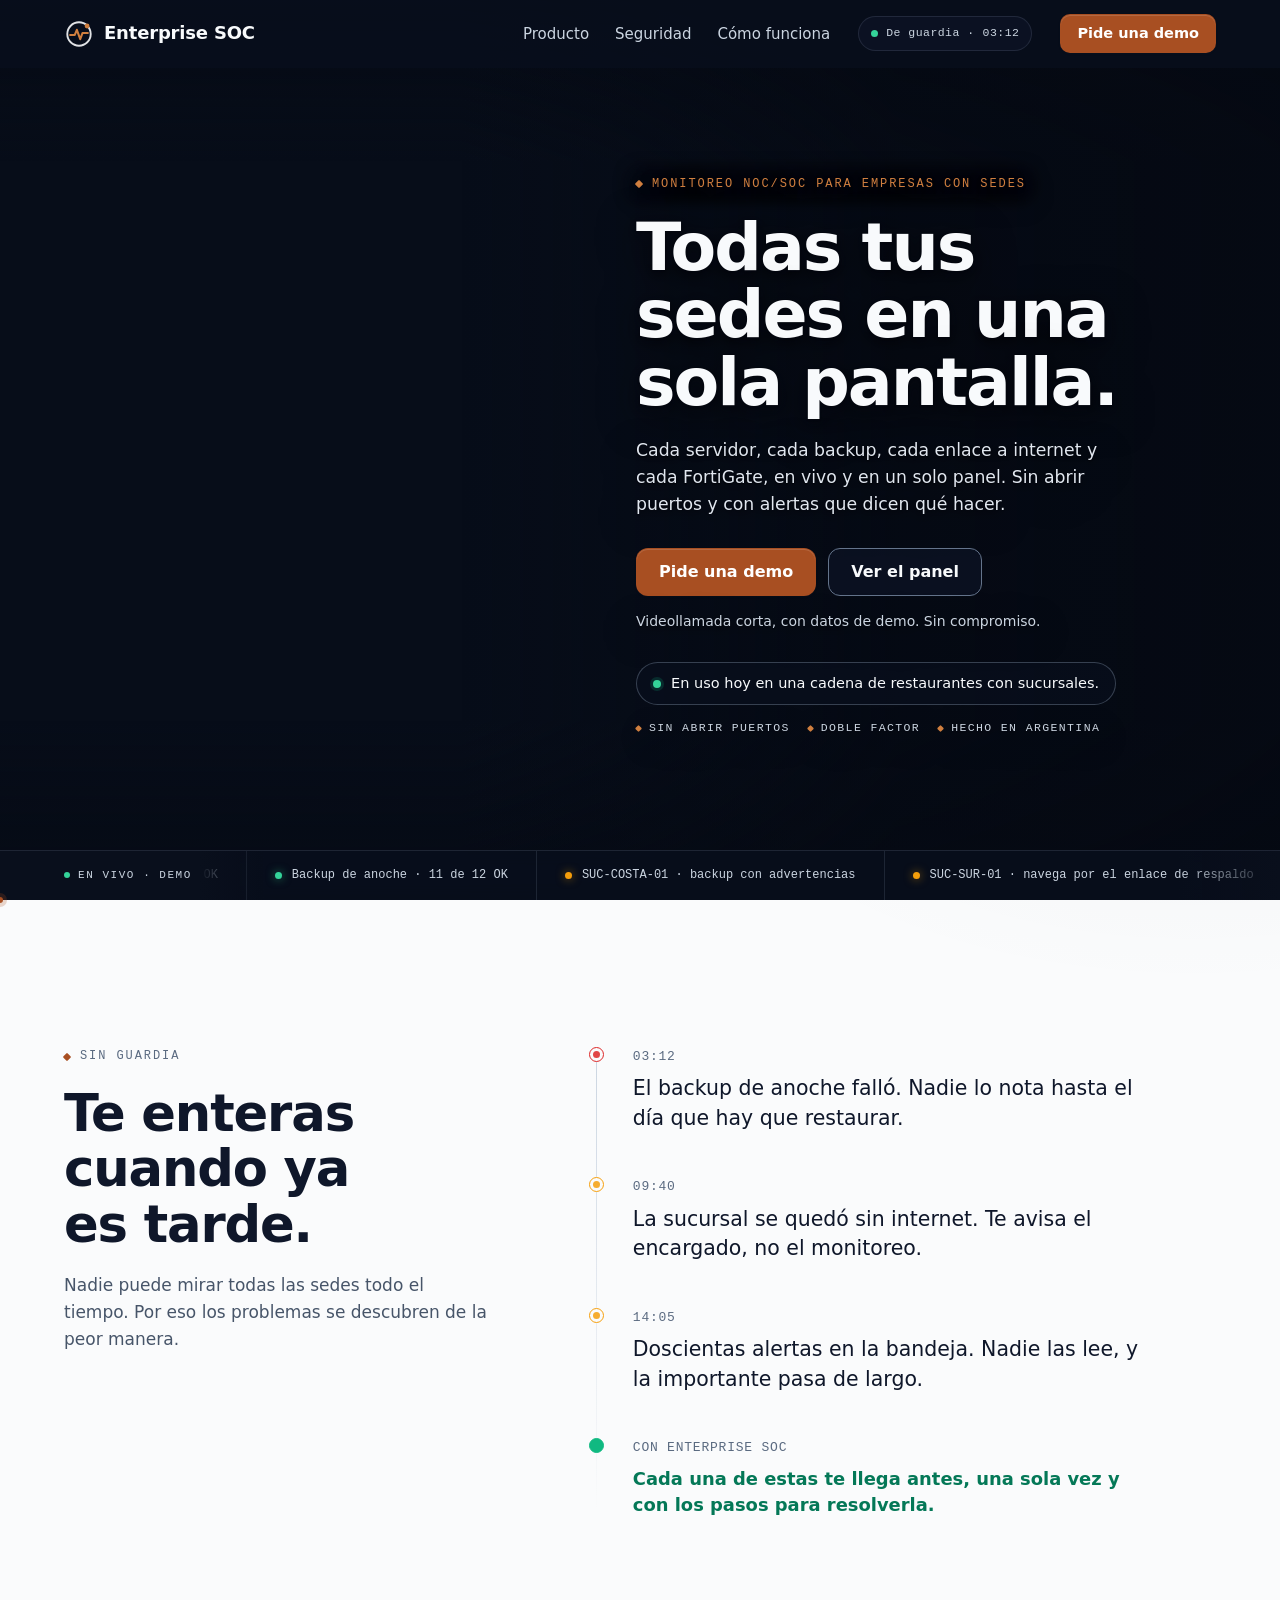
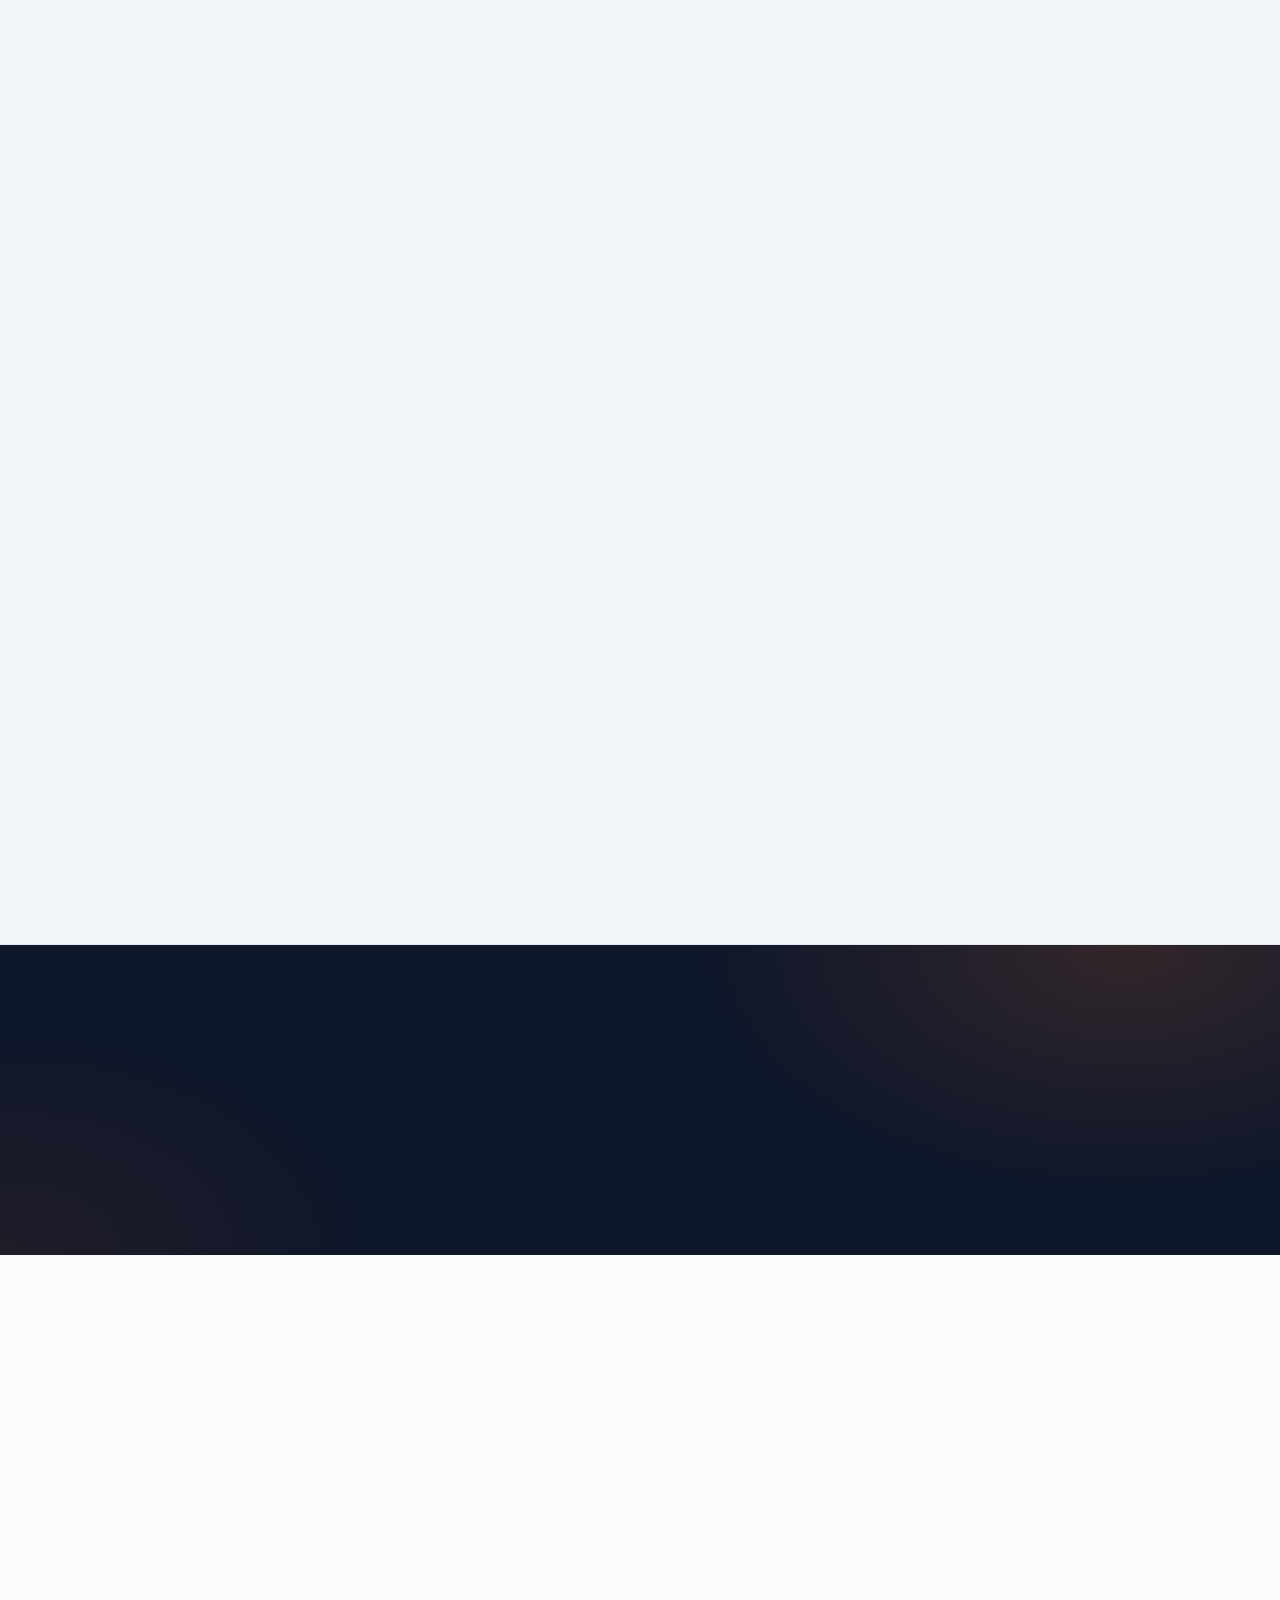
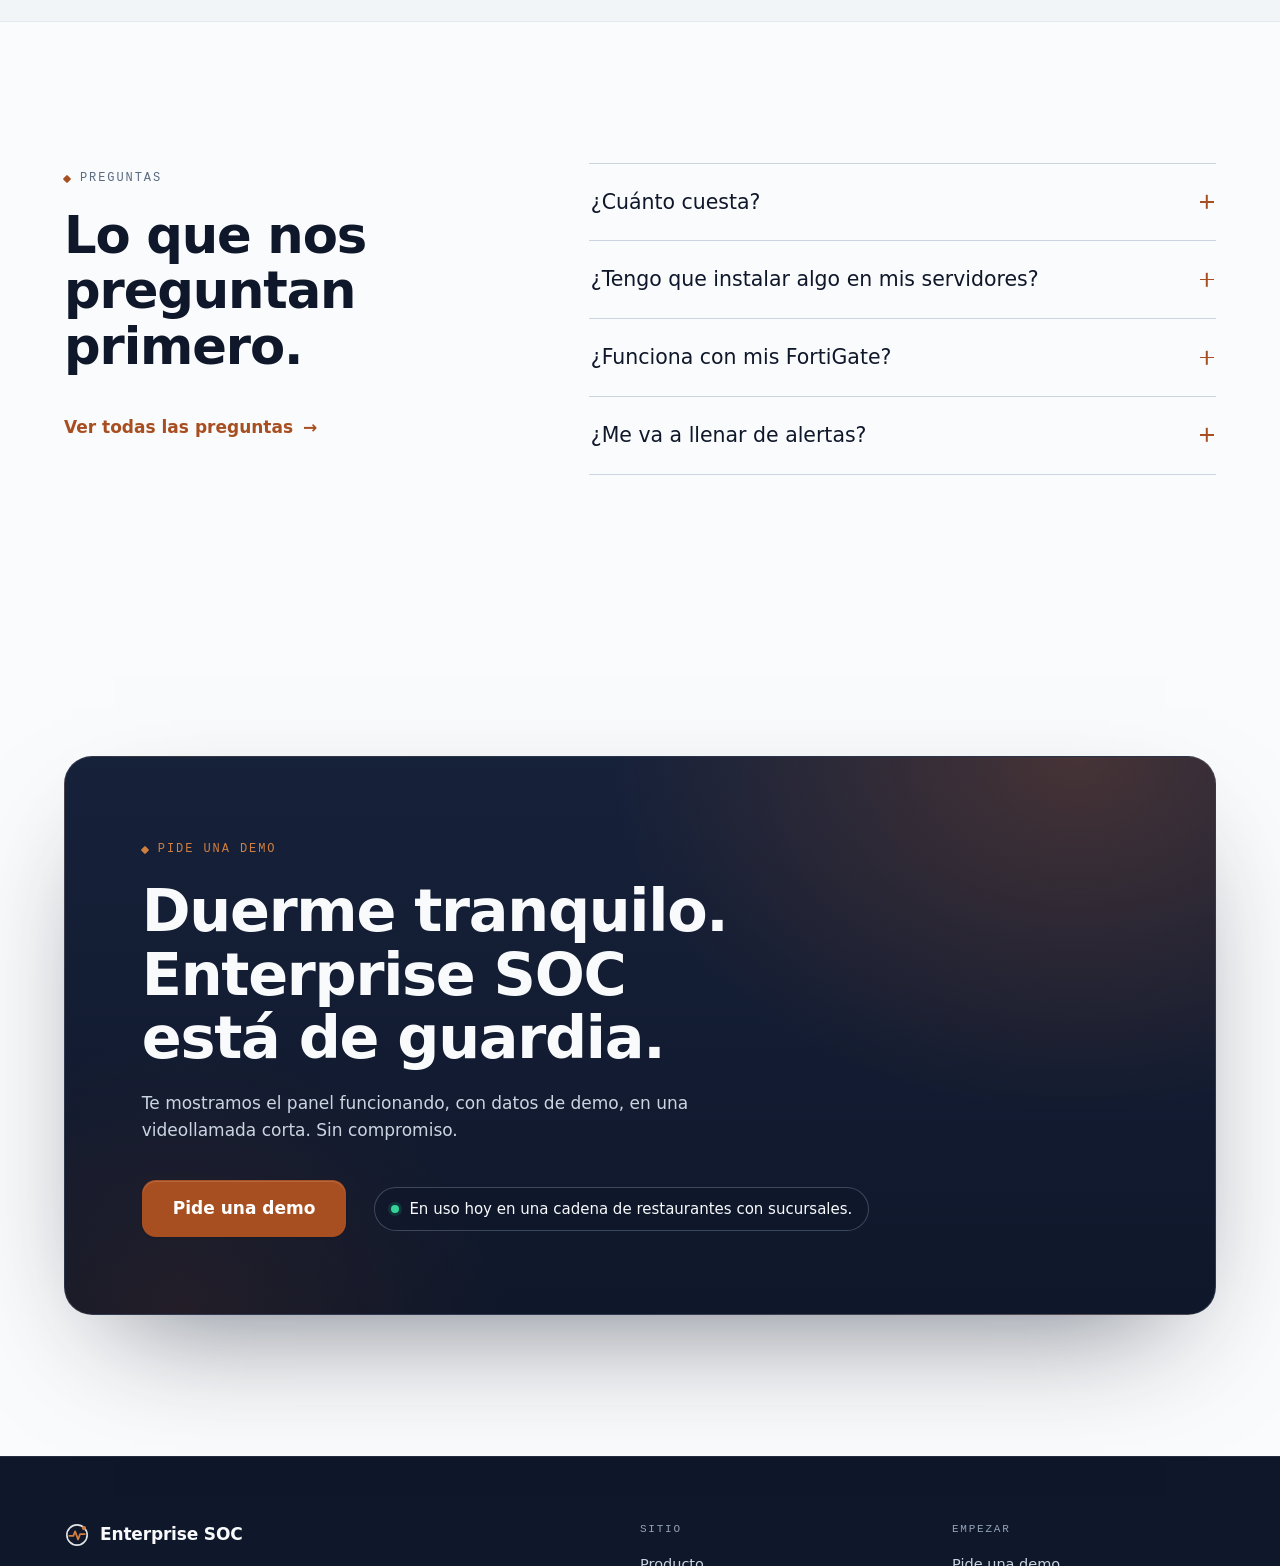
==== commit 29142f24: "v16: correcciones de la verificacion final Verificacion con 4 revisores (CSP real en 6 dispositivos," ====
--- a/public/index.html
+++ b/public/index.html
@@ -13,7 +13,7 @@
 <meta property="og:title" content="Enterprise SOC: te enteras antes de que llame el usuario">
 <meta property="og:description" content="Servidores, backups, internet y firewalls Fortinet de todas tus sedes, vigilados de día y de noche desde una sola pantalla. Te avisa con los pasos para resolverlo.">
 <meta property="og:url" content="https://enterprisesoc.lat/">
-<meta property="og:image" content="https://enterprisesoc.lat/assets/img/og.jpg?v=15">
+<meta property="og:image" content="https://enterprisesoc.lat/assets/img/og.jpg?v=16">
 <meta property="og:image:width" content="1200">
 <meta property="og:image:height" content="630">
 <meta name="twitter:card" content="summary_large_image">
@@ -21,11 +21,11 @@
 <link rel="apple-touch-icon" href="/apple-touch-icon.png">
 <link rel="preload" href="/assets/fonts/familjen-grotesk.woff2" as="font" type="font/woff2" crossorigin>
 <link rel="preload" href="/assets/fonts/atkinson-next.woff2" as="font" type="font/woff2" crossorigin>
-<link rel="preload" as="image" href="/assets/img/hero-start.webp?v=15" media="(min-width: 1025px) and (pointer: fine) and (prefers-reduced-motion: no-preference), (min-width: 1025px) and (orientation: landscape) and (min-height: 560.02px) and (prefers-reduced-motion: no-preference)" fetchpriority="high">
+<link rel="preload" as="image" href="/assets/img/hero-start.webp?v=16" media="(min-width: 1025px) and (pointer: fine) and (prefers-reduced-motion: no-preference), (min-width: 1025px) and (orientation: landscape) and (min-height: 560.02px) and (prefers-reduced-motion: no-preference)" fetchpriority="high">
 <link rel="preload" as="image" href="/assets/img/hero-p-start-v16.webp?v=16" media="(orientation: portrait) and (max-width: 1024px) and (prefers-reduced-motion: no-preference), (orientation: portrait) and (pointer: coarse) and (prefers-reduced-motion: no-preference), (orientation: landscape) and (max-width: 720px) and (min-height: 560.02px) and (prefers-reduced-motion: no-preference)">
 <link rel="preload" as="image" href="/assets/img/hero-l-start-v16.webp?v=16" media="(orientation: landscape) and (max-height: 560px) and (max-width: 720px) and (prefers-reduced-motion: no-preference), (orientation: landscape) and (pointer: coarse) and (max-height: 560px) and (prefers-reduced-motion: no-preference)">
-<link rel="preload" as="script" href="/assets/js/geo-data.js?v=15" media="(min-width: 1025px) and (pointer: fine) and (prefers-reduced-motion: no-preference), (min-width: 1025px) and (orientation: landscape) and (min-height: 560.02px) and (prefers-reduced-motion: no-preference)">
-<link rel="preload" as="script" href="/assets/js/hero-scene.js?v=15" media="(min-width: 1025px) and (pointer: fine) and (prefers-reduced-motion: no-preference), (min-width: 1025px) and (orientation: landscape) and (min-height: 560.02px) and (prefers-reduced-motion: no-preference)">
+<link rel="preload" as="script" href="/assets/js/geo-data.js?v=16" media="(min-width: 1025px) and (pointer: fine) and (prefers-reduced-motion: no-preference), (min-width: 1025px) and (orientation: landscape) and (min-height: 560.02px) and (prefers-reduced-motion: no-preference)">
+<link rel="preload" as="script" href="/assets/js/hero-scene.js?v=16" media="(min-width: 1025px) and (pointer: fine) and (prefers-reduced-motion: no-preference), (min-width: 1025px) and (orientation: landscape) and (min-height: 560.02px) and (prefers-reduced-motion: no-preference)">
 <style>@font-face{font-family:'Familjen Grotesk';src:url('/assets/fonts/familjen-grotesk.woff2') format('woff2');font-weight:400 700;font-style:normal;font-display:swap}
 @font-face{font-family:'Atkinson Hyperlegible Next';src:url('/assets/fonts/atkinson-next.woff2') format('woff2');font-weight:200 800;font-style:normal;font-display:swap}
 @font-face{font-family:'Martian Mono';src:url('/assets/fonts/martian-mono.woff2') format('woff2');font-weight:100 800;font-style:normal;font-display:swap}
@@ -171,8 +171,8 @@
 .hero{position:relative;background:#070D19}
 .stage{position:relative;height:100vh;height:100svh;min-height:640px;display:flex;flex-direction:column;overflow:hidden;background:#070D19;isolation:isolate}
 .hero-bg{position:absolute;inset:0;z-index:-3;background-color:#070D19;background-position:center;background-repeat:no-repeat;background-size:cover}
-html:not(.js) .hero-bg,.hero.scene-failed .hero-bg{background-image:url('/assets/img/hero-final.webp?v=15')}
-.hero.is-anim .hero-bg{background-image:url('/assets/img/hero-start.webp?v=15');background-size:auto 100%}
+html:not(.js) .hero-bg,.hero.scene-failed .hero-bg{background-image:url('/assets/img/hero-final.webp?v=16')}
+.hero.is-anim .hero-bg{background-image:url('/assets/img/hero-start.webp?v=16');background-size:auto 100%}
 .scene,.scene-overlay{position:absolute;inset:0;width:100%;height:100%;z-index:-2}
 .scene{transform:translateZ(0);opacity:0;transition:opacity 1.2s var(--ease-out)}
 .scene-overlay{opacity:0;transition:opacity 1.2s var(--ease-out)}
@@ -185,6 +185,9 @@
 .hero-inner{flex:1;display:flex;align-items:center;justify-content:flex-end;padding:calc(var(--nav-h) + 24px) var(--gutter) 36px}
 .hero-copy{width:min(580px,100%);text-shadow:var(--tshadow)}
 .hero-copy .kicker{color:var(--accent)}
+@media (min-width:901px) and (orientation:landscape){
+.hero-copy .kicker{background:rgba(5,9,18,.8);box-shadow:0 0 14px 8px rgba(5,9,18,.8);border-radius:6px}
+}
 .hero-copy h1{font-size:clamp(42px,5.2vw,78px);line-height:1.02;letter-spacing:-.03em;margin-top:18px;max-width:13ch}
 .hero-sub{margin-top:20px;font-size:clamp(17px,1.35vw,20px);line-height:1.55;color:#E2E8F0;max-width:44ch}
 .cta-row{display:flex;flex-wrap:wrap;gap:12px;margin-top:30px}
@@ -223,10 +226,10 @@
 .ev.crit::before{background:var(--crit);box-shadow:0 0 10px rgba(248,113,113,.6)}
 @keyframes tick{to{transform:translateX(-50%)}}
 @media (max-width: 720px), (orientation: portrait) and (max-width: 1024px), (orientation: portrait) and (pointer: coarse), (orientation: landscape) and (pointer: coarse) and (max-height: 560px), (prefers-reduced-motion: reduce){
-.hero .stage .hero-bg{background-image:url('/assets/img/hero-final.webp?v=15');background-size:cover}
+.hero .stage .hero-bg{background-image:url('/assets/img/hero-final.webp?v=16');background-size:cover}
 }
 @media (max-width: 720px), (orientation: portrait) and (max-width: 1024px), (orientation: portrait) and (pointer: coarse){
-.hero .stage .hero-bg{background-image:url('/assets/img/hero-final-portrait.webp?v=15');background-position:center top;background-size:100% auto}
+.hero .stage .hero-bg{background-image:url('/assets/img/hero-final-portrait.webp?v=16');background-position:center top;background-size:100% auto}
 .stage{height:auto;min-height:100vh;min-height:100svh}
 .hero-inner{align-items:flex-end;justify-content:flex-start;padding-top:calc(var(--nav-h) + 34vh)}
 .scrim{background:linear-gradient(180deg,rgba(5,9,18,.45) 0%,rgba(5,9,18,.04) 20%,rgba(5,9,18,.12) 36%,rgba(5,9,18,.86) 56%,rgba(5,9,18,.97) 100%)}
@@ -247,7 +250,7 @@
 .more{margin-top:40px}
 @property --fs{syntax:'<number>';inherits:true;initial-value:0}
 html{--fs:0}
-html:not(.sx){animation:sx-failsafe .01s linear 3s forwards}
+html:not(.sx){animation:sx-failsafe .01s linear 3s forwards!important}
 @keyframes sx-failsafe{to{--fs:1}}
 [data-reveal] .r{transition:opacity .8s var(--ease-out),transform .8s var(--ease-out)}
 @media (scripting:enabled){
@@ -473,7 +476,7 @@
 .cta-card .h2{font-size:clamp(36px,4.6vw,66px);max-width:16ch}
 .cta-card .kicker{color:var(--accent)}
 .cta-net{position:absolute;inset:0;pointer-events:none;opacity:.5;background:75% 40%/cover no-repeat;-webkit-mask-image:linear-gradient(90deg,transparent 30%,#000 100%);mask-image:linear-gradient(90deg,transparent 30%,#000 100%)}
-.live .cta-net{background-image:url('/assets/img/hero-bg.webp?v=15')}
+.live .cta-net{background-image:url('/assets/img/hero-bg.webp?v=16')}
 .cta-card>*:not(.cta-net){position:relative}
 .cta-actions{display:flex;align-items:center;gap:20px 28px;flex-wrap:wrap;margin-top:36px}
 .foot{background:var(--canvas);border-top:1px solid var(--line);padding:64px 0 44px;color:var(--text-secondary);font-size:14.5px}
@@ -490,7 +493,7 @@
 .foot .fine{grid-column:1/-1;display:flex;justify-content:space-between;gap:12px 32px;flex-wrap:wrap;font-size:13px;margin-top:12px;padding-top:24px;border-top:1px solid var(--line);color:var(--text-muted)}
 .page-hero{position:relative;padding:calc(var(--nav-h) + clamp(80px,12vw,150px)) 0 clamp(64px,9vw,110px);overflow:hidden;border-bottom:1px solid var(--line);background:var(--canvas);isolation:isolate}
 .page-hero-bg{position:absolute;inset:0;z-index:-1;overflow:hidden}
-.page-hero-bg::before{content:"";position:absolute;inset:-6%;background:url('/assets/img/hero-bg.webp?v=15') 30% 50%/cover no-repeat;opacity:.55;animation:kenburns 42s var(--ease-in-out) -8s infinite alternate}
+.page-hero-bg::before{content:"";position:absolute;inset:-6%;background:url('/assets/img/hero-bg.webp?v=16') 30% 50%/cover no-repeat;opacity:.55;animation:kenburns 42s var(--ease-in-out) -8s infinite alternate}
 .page-hero-bg::after{content:"";position:absolute;inset:0;background:radial-gradient(38% 60% at 90% 12%,rgba(194,99,45,.22),transparent 70%),radial-gradient(34% 50% at 72% 100%,rgba(135,63,28,.2),transparent 70%),linear-gradient(90deg,rgba(15,23,42,.97) 0%,rgba(15,23,42,.86) 45%,rgba(15,23,42,.5) 100%),linear-gradient(0deg,#0F172A 0%,rgba(15,23,42,0) 40%)}
 @media (max-width:720px){.page-hero-bg::before{display:none}}
 @keyframes kenburns{from{transform:scale(1) translate3d(0,0,0)}to{transform:scale(1.08) translate3d(-2%,1%,0)}}
@@ -513,6 +516,26 @@
 .ticks{list-style:none;padding:0;margin:20px 0 0;display:grid;gap:10px}
 .ticks li{display:flex;gap:12px;align-items:baseline;color:var(--text-primary)}
 .ticks li::before{content:"";width:6px;height:6px;border-radius:50%;background:var(--ok);flex:none;transform:translateY(-2px)}
+@media (scripting:none){
+.scrolly .scrolly-sticky{position:static}
+.scrolly .scrolly-sticky::after,.scrolly-dots,[data-viewer] .tabs{display:none}
+.scrolly .shots,[data-viewer] .shots{aspect-ratio:auto}
+.scrolly .shot{position:relative;opacity:1;overflow:hidden;border-top:1px solid var(--line-strong)}
+.scrolly .chapter{min-height:0;padding-block:24px}
+[data-viewer] .shots{display:flex;gap:12px;overflow-x:auto;scroll-snap-type:x mandatory}
+[data-viewer] .shot,[data-viewer] .shot[hidden]{display:block;position:relative;flex:0 0 92%;opacity:1;scroll-snap-align:start}
+[data-viewer] .pin,[data-viewer] .box{opacity:1}
+}
+:is(html:not(.sx),.sx-late) .scrolly .scrolly-sticky{animation:nosx-static 1ms 3s forwards!important}
+:is(html:not(.sx),.sx-late) .scrolly .scrolly-sticky::after,:is(html:not(.sx),.sx-late) .scrolly-dots,html:not(.sx) [data-viewer] .tabs{animation:nosx-none 1ms 3s forwards!important}
+:is(html:not(.sx),.sx-late) .scrolly .shots{animation:nosx-auto 1ms 3s forwards!important}
+:is(html:not(.sx),.sx-late) .scrolly .shot{animation:nosx-stack 1ms 3s forwards!important}
+:is(html:not(.sx),.sx-late) .scrolly :is(.shots,.shot){animation-play-state:running!important}
+.sx-late .chapter{opacity:1}
+@keyframes nosx-static{to{position:static}}
+@keyframes nosx-none{to{display:none}}
+@keyframes nosx-auto{to{aspect-ratio:auto}}
+@keyframes nosx-stack{to{position:relative;opacity:1;overflow:hidden;border-top:1px solid var(--line-strong)}}
 .netguard{border-radius:28px;border:1px solid rgba(148,163,184,.2);background:radial-gradient(50% 80% at 100% 0%,rgba(194,99,45,.18),transparent 65%),linear-gradient(180deg,#16213A,#0F172A);padding:clamp(32px,5vw,64px);display:grid;grid-template-columns:minmax(0,5fr) minmax(0,7fr);gap:clamp(32px,5vw,72px);align-items:center;box-shadow:0 40px 100px -46px rgba(15,23,42,.55)}
 .netguard .kicker{color:var(--accent)}
 .netguard .h2{font-size:clamp(30px,3.4vw,48px)}
@@ -696,6 +719,9 @@
 .status-chip{margin-left:auto}
 .nav::after{content:"";position:absolute;left:0;right:0;top:100%;height:100vh;height:100lvh;z-index:-1;background:rgba(15,23,42,.42);opacity:0;visibility:hidden;touch-action:none;transition:opacity .35s var(--ease-out),visibility 0s linear .35s}
 .nav.open::after{opacity:1;visibility:visible;transition-delay:0s}
+html:not(.sx) .nav:focus-within .nav-links{opacity:1;visibility:visible;transform:none;pointer-events:auto;transition-delay:0s;background:var(--canvas)}
+html:not(.sx) .nav:has(.menu-btn:hover) .nav-links{opacity:1;visibility:visible;transform:none;pointer-events:auto;transition-delay:0s;background:var(--canvas)}
+html:not(.sx) .nav-links:hover{opacity:1;visibility:visible;transform:none;pointer-events:auto;transition-delay:0s;background:var(--canvas)}
 }
 @media (min-width:641px) and (max-width:980px){
 .nav-links .menu-cta{display:none}
@@ -836,11 +862,11 @@
 .home .after-hero>.sec{content-visibility:auto;contain-intrinsic-size:auto calc(var(--h,900px) - 2 * var(--sec-pad))}
 .home .after-hero>.stats{content-visibility:auto;contain-intrinsic-size:auto calc(var(--h,400px) - 2 * clamp(60px,7vw,96px))}
 .home .after-hero>#preguntas,.home .after-hero>.cta-band{content-visibility:visible}
-.home #problema{--h:775px}.home #pantalla{--h:1285px}.home #vigila{--h:1395px}.home #ruido{--h:960px}.home .stats{--h:320px}.home #seguridad{--h:680px}.home #para-quien{--h:888px}.home #guardia{--h:865px}.home #como{--h:970px}
-@media (min-width:1800px){.home #problema{--h:860px}.home #pantalla{--h:1450px}.home #vigila{--h:1480px}.home #ruido{--h:1060px}.home .stats{--h:334px}.home #seguridad{--h:790px}.home #para-quien{--h:970px}.home #guardia{--h:950px}.home #como{--h:1090px}}
-@media (max-width:1100px){.home #problema{--h:690px}.home #pantalla{--h:1090px}.home #vigila{--h:1370px}.home #ruido{--h:920px}.home .stats{--h:265px}.home #seguridad{--h:690px}.home #para-quien{--h:865px}.home #guardia{--h:795px}.home #como{--h:905px}}
-@media (max-width:900px){.home #problema{--h:870px}.home #pantalla{--h:920px}.home #vigila{--h:1500px}.home #ruido{--h:1200px}.home .stats{--h:377px}.home #seguridad{--h:875px}.home #para-quien{--h:1150px}.home #guardia{--h:980px}.home #como{--h:1085px}}
-@media (max-width:640px){.home #problema{--h:905px}.home #pantalla{--h:820px}.home #vigila{--h:2350px}.home #ruido{--h:1465px}.home .stats{--h:400px}.home #seguridad{--h:1200px}.home #para-quien{--h:1580px}.home #guardia{--h:770px}.home #como{--h:1610px}}
+.home #problema{--h:min(330px + 33.5vw,790px + 0.2vw)}.home #pantalla{--h:min(490px + 65.2vw,1366px + 0.8vw)}.home #vigila{--h:calc(1307px + 6.5vw)}.home #ruido{--h:calc(846px + 7.8vw)}.home .stats{--h:min(68px + 18.9vw,320px + 0.6vw)}.home #seguridad{--h:max(954px - 23.3vw,552px + 9.4vw)}.home #para-quien{--h:calc(812px + 5.6vw)}.home #guardia{--h:min(569px + 22.2vw,810px + 6.1vw)}.home #como{--h:min(610px + 27vw,971px + 0.8vw)}
+@media (min-width:1800px){.home #problema{--h:min(399px + 22.1vw,714px + 8vw)}.home #pantalla{--h:min(608px + 42.8vw,1121px + 20.1vw)}.home #vigila{--h:calc(1272px + 9.7vw)}.home #ruido{--h:min(594px + 22.6vw,1044px + 2.3vw)}.home .stats{--h:334px}.home #seguridad{--h:calc(360px + 19.9vw)}.home #para-quien{--h:calc(767px + 9.5vw)}.home #guardia{--h:max(1098px - 10.2vw,474px + 21.6vw)}.home #como{--h:min(678px + 19.3vw,908px + 9.2vw)}}
+@media (max-width:1100px){.home #problema{--h:calc(462px + 21.9vw)}.home #pantalla{--h:calc(478px + 66vw)}.home #vigila{--h:calc(1316px + 5.2vw)}.home #ruido{--h:calc(606px + 30.5vw)}.home .stats{--h:calc(243px + 2.2vw)}.home #seguridad{--h:max(1252px - 58.5vw,452px + 22.1vw)}.home #para-quien{--h:calc(1078px - 20.2vw)}.home #guardia{--h:calc(634px + 15.8vw)}.home #como{--h:calc(904px + 0.1vw)}}
+@media (max-width:900px){.home #problema{--h:max(832px + 5.2vw,577px + 37.1vw)}.home #pantalla{--h:calc(658px + 45.1vw)}.home #vigila{--h:min(2118px - 78.9vw,2720px - 148.7vw)}.home #ruido{--h:max(1907px - 105.3vw,1023px + 21.5vw)}.home .stats{--h:calc(366px + 1.7vw)}.home #seguridad{--h:max(1446px - 83.4vw,709px + 21.3vw)}.home #para-quien{--h:calc(1429px - 36.8vw)}.home #guardia{--h:max(489px + 64vw,311px + 86.2vw)}.home #como{--h:max(1266px - 27.2vw,980px + 13.1vw)}}
+@media (max-width:640px){.home #problema{--h:max(1193px - 75.2vw,814px + 7vw)}.home #pantalla{--h:max(884px - 0.8vw,677px + 52.5vw)}.home #vigila{--h:max(4618px - 602.5vw,3294px - 234.5vw,2757px - 122.4vw)}.home #ruido{--h:max(2986px - 402vw,1786px - 84.2vw)}.home .stats{--h:max(888px - 135.8vw,452px - 12.6vw)}.home #seguridad{--h:max(1570px - 91.5vw,1302px - 23.2vw)}.home #para-quien{--h:max(3303px - 477.7vw,2391px - 207.2vw,1667px - 36.8vw)}.home #guardia{--h:calc(610px + 45.1vw)}.home #como{--h:max(1942px - 80.5vw,1519px + 21.3vw)}}
 .page-hero [data-reveal] .r,.demo-wrap [data-reveal] .r,.nf [data-reveal] .r{opacity:1;transform:none;transition:none;animation:settle .8s var(--ease-out) both}
 .page-hero [data-reveal] .r:nth-child(2),.demo-wrap [data-reveal] .r:nth-child(2),.nf [data-reveal] .r:nth-child(2){animation-delay:.06s}
 .page-hero [data-reveal] .r:nth-child(3),.demo-wrap [data-reveal] .r:nth-child(3),.nf [data-reveal] .r:nth-child(3){animation-delay:.12s}
@@ -968,7 +994,7 @@
 .fx-rw.out>i{transform:translateY(-115%);transition:transform .45s var(--ease-in-out) calc(var(--i) * 18ms)}
 .fx-sw{opacity:calc(.2 + .8 * clamp(0, (var(--fx-p) * (var(--n) + 4) - var(--i)) / 4, 1))}
 .fx-swj .fx-sw{transition:opacity .25s linear}
-@supports (animation-timeline:view()){.fx-swn{animation:fx-p linear both;animation-timeline:view();animation-range:cover 12% cover 52%}}
+@supports (animation-timeline:view()){.fx-swn{animation:fx-p linear both;animation-timeline:view();animation-range:entry 0% entry 100%}}
 @keyframes fx-p{from{--fx-p:0}to{--fx-p:1}}
 .fx-od{position:relative;display:inline-flex;vertical-align:top;font-variant-numeric:tabular-nums;transition:transform 1.1s var(--ease-in-out) .7s}
 .fx-ol{position:absolute;right:100%;top:0;display:flex}
@@ -1066,7 +1092,7 @@
 .fx-typing::after{content:"";display:inline-block;width:.55em;height:1.05em;margin-left:3px;vertical-align:-.15em;background:var(--accent);animation:caret 1s steps(1) infinite}
 html.fx .fx-feed{position:relative;overflow:hidden}
 html.fx .fx-feed>*{position:absolute!important;top:var(--fx-pT,0);left:var(--fx-pL,0);right:var(--fx-pR,0);margin:0;transition:transform .52s var(--ease-out)}
-html.fx .fx-fi{display:none!important}
+html.fx .fx-fi{opacity:0!important;pointer-events:none}
 [data-fx~="camera"],[data-fx~="camera"] .shot{overflow:hidden}
 @media (prefers-reduced-motion:reduce){
 html.fx [data-fx~="blur-in"]:not(.in)>*{opacity:1;transform:none;filter:none}
@@ -1136,7 +1162,8 @@
 }
 .vpreview{margin:0}
 .vpreview-m{position:relative;overflow:hidden;border:1px solid var(--line-strong);border-radius:16px;background:#0B1222;isolation:isolate}
-.vpreview-m>img{display:block;width:100%;height:auto}
+.vpreview-m>img,.vpreview-m>noscript>img{display:block;width:100%;height:auto}
+@media (scripting:none){[data-video] img[data-src]{display:none}}
 .vpreview-m>video{position:absolute;inset:0;width:100%;height:100%;object-fit:cover;opacity:0;transition:opacity .4s}
 .is-v .vpreview-m>video{opacity:1}
 .vpreview-btn{position:absolute;inset:0;z-index:1;width:100%;padding:0;border:0;border-radius:inherit;background:none;cursor:pointer;visibility:hidden}
@@ -1156,57 +1183,6 @@
 .vspin,.is-wait .vplay::after{animation:none;border-color:#E07B3A #fff3}
 }
 @media (forced-colors:active){.vplay::before,.vch i{background:CanvasText}}
-.como .page-hero-bg{--fx-mask:radial-gradient(60% 90% at 86% 24%,#000 6%,transparent 72%)}
-.como .timeline:has(>.fx-tr:not([hidden]))::before{display:none}
-@media (max-width:900px){
-.como .timeline{grid-template-columns:minmax(0,1fr);row-gap:30px}
-.como .timeline li{max-width:640px;padding:5px 0 0 56px}
-.como .timeline::before{display:block;left:18px;right:auto;top:18px;bottom:0;width:1px;height:auto;background:linear-gradient(180deg,var(--accent),var(--line-strong) 70%,transparent)}
-}
-.como .needs em{display:inline-block;padding:2px 8px;border:1px solid var(--line-strong);border-radius:99px;line-height:1.5;vertical-align:2px}
-.como .msp-list li{gap:4px 16px;overflow-wrap:normal}
-.como .msp-list .host{position:relative;min-width:0;padding-left:20px}
-.como .msp-list .dot{position:absolute;left:0;top:calc(.8em - 4px)}
-.como .faq-tour{margin-top:26px}
-.demo-page .demo-wrap{min-height:100vh;min-height:100svh;display:flex;flex-direction:column;justify-content:center}
-.demo-page .dm-bg{position:absolute;left:0;right:0;top:0;height:min(100%,max(560px,56vw));z-index:1;pointer-events:none;--fx-mask:radial-gradient(60% 75% at 24% 34%,#000 10%,transparent 75%)}
-@media (max-width:900px){.demo-page .dm-bg{--fx-mask:radial-gradient(90% 70% at 30% 36%,#000 10%,transparent 78%)}}
-@media (min-width:901px){
-.demo-page .demo-grid{grid-template-rows:auto auto 1fr;row-gap:28px}
-.demo-page .demo-copy{grid-column:1;grid-row:1}
-.demo-page .demo-grid>.form{grid-column:2;grid-row:1/span 2}
-.demo-page .demo-grid>.next{grid-column:1;grid-row:2/span 2}
-.demo-page .dm-tour{grid-column:2;grid-row:3;align-self:start}
-}
-@media (max-width:900px){
-.demo-page .demo-grid>.next{order:2;margin-top:44px}
-.demo-page .dm-tour{order:3;margin-top:40px}
-}
-.demo-page .next li>div{flex:1 1 auto;min-width:0;container:dmstep/inline-size}
-.demo-page .dm-prev{display:grid;grid-template-columns:minmax(0,260px);gap:12px;margin-top:16px}
-.demo-page .dm-prev figcaption{font-size:14px;line-height:1.5;color:var(--text-secondary);max-width:40ch}
-.demo-page .next .vbadge{color:#F8FAFC}
-.demo-page .dm-prev .vpreview-m{box-shadow:0 30px 70px -36px #000}
-.demo-page .dm-prev .vpreview-btn::after{top:12px;right:12px;bottom:auto;left:auto}
-@container dmstep (min-width:400px){
-.demo-page .dm-prev{grid-template-columns:minmax(0,min(300px,56%)) minmax(0,1fr);gap:18px;align-items:end}
-}
-@media (min-width:1800px){
-@container dmstep (min-width:400px){.demo-page .dm-prev{grid-template-columns:minmax(0,min(340px,58%)) minmax(0,1fr)}}
-.demo-page .dm-prev figcaption{font-size:15px}
-}
-@media (orientation:landscape) and (max-height:560px){
-.demo-page .dm-prev{grid-template-columns:minmax(0,220px) minmax(0,1fr);align-items:end;gap:18px}
-}
-.demo-page .dm-tour{box-shadow:0 40px 90px -40px #000,0 0 0 1px rgba(148,163,184,.12)}
-.demo-page .form .btn.primary:not(.small)::before{animation-delay:4.6s}
-.demo-page .form:focus-within>.fx-bb{visibility:hidden}
-@media (prefers-reduced-motion:no-preference){
-.demo-page .form .btn.primary:not(.small):hover::before{animation:fx-spin 2.2s linear infinite;opacity:1}
-.demo-page .form:valid .btn.primary::before{animation:dm-shim 4.4s linear .2s both}
-.demo-page .form:valid .btn.primary:hover::before{animation:fx-spin 2.2s linear infinite;opacity:1}
-}
-@keyframes dm-shim{0%{opacity:0;--fx-a:0deg}12%,85%{opacity:1}to{opacity:0;--fx-a:720deg}}
 @media (max-width:640px){
 .home .ticker-label{display:flex;padding-right:40px;font-size:12px;letter-spacing:.12em;background:linear-gradient(90deg,rgba(9,15,28,1) 0,rgba(9,15,28,1) calc(100% - 32px),rgba(9,15,28,0) 100%)}
 .home .ticker-label .tl-live{display:none}
@@ -1216,153 +1192,7 @@
 .home #vigila .rot{color:var(--text-primary);font-weight:600}
 .home .ac-trail li:not(.on){opacity:calc(.4 + var(--fs) * .6)}
 @media (scripting:none){.home .ac-trail li{opacity:1}}
-.home #como .art .t.sm{font-size:8px}
-.home #pantalla{--h:1353px}
-@media (min-width:1800px){.home #pantalla{--h:1518px}}
-@media (max-width:1100px){.home #pantalla{--h:1158px}}
-@media (max-width:900px){.home #pantalla{--h:988px}}
-@media (max-width:640px){.home #pantalla{--h:888px}}
-.privacidad .page-hero-bg{--fx-mask:radial-gradient(55% 95% at 90% 16%,#000 6%,transparent 70%)}
-@media (max-width:640px){
-.privacidad .page-hero-bg{--fx-mask:radial-gradient(85% 55% at 100% 0%,#000 4%,transparent 72%)}
-}
-html.fx .privacidad .prose>h2{position:relative}
-html.fx .privacidad .prose>h2::before{content:"";position:absolute;left:calc(-1 * clamp(10px,var(--gutter) - 8px,28px));top:.54em;width:9px;height:9px;margin:-4.5px 0 0 -4px;border-radius:50%;border:1px solid var(--line-strong);background:var(--canvas);pointer-events:none;transition:background .4s var(--ease-out),border-color .4s var(--ease-out),box-shadow .4s var(--ease-out)}
-html.fx .privacidad .prose>h2.fx-lit::before{border-color:var(--accent);background:var(--accent);box-shadow:0 0 0 4px var(--accent-tint)}
-@media (prefers-reduced-motion:reduce){html.fx .privacidad .prose>h2::before{transition:none}}
-.notfound .page-hero-bg>.fx-cv{-webkit-mask-image:radial-gradient(120% 95% at 82% 22%,#000 22%,rgba(0,0,0,.35) 62%,transparent 96%);mask-image:radial-gradient(120% 95% at 82% 22%,#000 22%,rgba(0,0,0,.35) 62%,transparent 96%)}
-.producto .pr-thumb{display:none}
-.producto .pr-chip{color:#F8FAFC}
-@media (min-width:1101px){
-.producto .pr-hero{display:grid;grid-template-columns:minmax(0,1fr) minmax(0,clamp(360px,33vw,560px));column-gap:clamp(40px,5vw,88px);align-items:center}
-.producto .pr-hero>*{grid-column:1}
-.producto .pr-hero>.pr-thumb{display:block;grid-column:2;grid-row:1/span 4;box-shadow:0 40px 90px -40px #000,0 0 0 1px rgba(148,163,184,.12)}
-.producto .pr-chip{display:none}
-}
-.producto .page-hero-bg{--fx-mask:radial-gradient(62% 90% at 84% 26%,#000 6%,transparent 72%)}
-.producto #recorrido .shots{overflow:hidden}
-.producto #recorrido .shot{--z:1.25;--cx:.5;--cy:.5;--tx:clamp(calc((1 - var(--z)) * 100%),calc((.5 - var(--z) * var(--cx)) * 100%),0%);--ty:clamp(calc((1 - var(--z)) * 100%),calc((.5 - var(--z) * var(--cy)) * 100%),0%)}
-.producto #recorrido .shot img{transform-origin:0 0}
-.producto #recorrido .shot[data-shot="0"]{--cx:.21;--cy:.45}
-.producto #recorrido .shot[data-shot="1"]{--cx:.35;--cy:.18}
-.producto #recorrido .shot[data-shot="2"]{--cx:.3;--cy:.58}
-.producto #recorrido .shot[data-shot="3"]{--cx:.18;--cy:.56}
-.producto #recorrido .shot[data-shot="4"]{--cx:.29;--cy:.52}
-.producto #recorrido .shot[data-shot="5"]{--cx:.16;--cy:.48}
-.producto #recorrido .shot[data-shot="6"]{--cx:.12;--cy:.41}
-.producto #recorrido .shot[data-shot="7"]{--cx:.39;--cy:.5}
-@media (max-width:900px){.producto #recorrido .shot{--z:1.5}}
-@media (prefers-reduced-motion:no-preference){
-.sx .producto #recorrido.live .shot.on img{animation:pr-cam-in 1.7s var(--ease-in-out) .55s both}
-.sx .producto #recorrido .shot:not(.on) img{animation:pr-cam-out .6s var(--ease-out) both}
-}
-@keyframes pr-cam-in{from{transform:none}to{transform:translate(var(--tx),var(--ty)) scale(var(--z))}}
-@keyframes pr-cam-out{from{transform:translate(var(--tx),var(--ty)) scale(var(--z))}to{transform:none}}
-.producto .topo-m{display:grid;gap:14px;max-width:460px;width:100%;margin-inline:auto}
-.producto .tm-n{position:relative;display:flex;flex-wrap:wrap;align-items:baseline;gap:2px 10px;margin:0;padding:10px 14px;border:1.2px solid rgba(148,163,184,.4);border-radius:10px;background:rgba(30,41,59,.9);line-height:1.3}
-.producto .tm-n.ok{border-color:rgba(52,211,153,.6)}
-.producto .tm-n.bad{padding-top:16px;border-color:var(--amber-dot);background:rgba(120,53,15,.35)}
-.producto .tm-n b{font-family:var(--f-display);font-weight:600;font-size:16px;color:#F8FAFC}
-.producto .tm-n small{font-family:var(--f-mono);font-size:12.5px;color:#94A3B8}
-.producto .tm-n.bad small{color:#FBBF24}
-.producto .tm-badge{position:absolute;right:10px;top:0;transform:translateY(-50%);padding:4px 7px;border-radius:5px;background:#FBBF24;color:#1C1917;font:500 12px/1 var(--f-mono);letter-spacing:.05em;white-space:nowrap}
-.producto .topo-m>.tm-n+.tm-n::before{content:"";position:absolute;left:21px;top:-15.2px;width:1.4px;height:14px;background:rgba(148,163,184,.55)}
-.producto .tm-kids{list-style:none;margin:0 0 0 22px;padding:0 0 0 24px;display:grid;gap:12px}
-.producto .tm-kids>li::before{content:"";position:absolute;left:-25.2px;top:-13.2px;width:24px;height:calc(50% + 13.2px);border:solid rgba(148,163,184,.55);border-width:0 0 1.4px 1.4px}
-.producto .tm-kids>li:not(:last-child)::after{content:"";position:absolute;left:-25.2px;top:50%;bottom:-13.2px;border-left:1.4px solid rgba(148,163,184,.55)}
-.producto .tm-kids>li.tm-why{position:relative;padding:0 0 0 30px;font-family:var(--f-mono);font-size:12.5px;line-height:1.4;color:#FBBF24}
-.producto .tm-kids>li.tm-why::before{left:-24px;top:-12px;height:auto;bottom:-12px;width:0;border-width:0 0 0 1.4px}
-.producto .tm-kids>li.tm-why::after{left:15px;top:-12px;bottom:-12px;border-left:1.4px dashed var(--amber-dot)}
-@media (prefers-reduced-motion:no-preference){
-.producto #red.live .tm-n.bad{animation:pr-ping 2.6s var(--ease-out) .8s 3}
-}
-@keyframes pr-ping{from{box-shadow:0 0 0 0 rgba(245,158,11,.55)}to{box-shadow:0 0 0 16px rgba(245,158,11,0)}}
-@media (max-width:640px){
-.producto .netguard{padding:28px 20px}
-}
-.producto .rm-flow{margin:0;padding:clamp(20px,2.6vw,30px) clamp(16px,2.2vw,26px);border:1px solid var(--line);border-radius:22px;background:var(--surface);box-shadow:var(--shadow)}
-.producto .rm-flow .fx-graph{grid-template-columns:minmax(0,1fr) minmax(0,1.3fr) minmax(0,1fr);gap:clamp(26px,3vw,44px)}
-.producto .rm-flow .fx-node{padding:14px 10px;text-align:center}
-.producto .rm-flow .fx-node b{font-size:16px;letter-spacing:.03em}
-.producto .rm-wall{position:relative;padding:10px 8px 8px;border:1.6px dashed var(--crit);border-radius:16px}
-.producto .rm-wl{display:block;margin:0 0 10px;text-align:center;font:500 12px/1.35 var(--f-mono);letter-spacing:.1em;color:var(--crit-text)}
-.producto .rm-flow figcaption{margin:22px auto 0;max-width:46ch;text-align:center;color:var(--text-secondary);font-size:15px;line-height:1.5}
-@media (max-width:640px),(min-width:901px) and (max-width:1100px){
-.producto .rm-flow .fx-graph{grid-template-columns:minmax(0,1fr);gap:46px}
-.producto .rm-flow .fx-col{grid-auto-flow:column;grid-auto-columns:minmax(0,1fr);justify-items:center}
-.producto .rm-flow .fx-node,.producto .rm-wall{width:min(100%,300px)}
-.producto .rm-wall .fx-node{width:100%}
-}
-.producto .av-grid{display:grid;grid-template-columns:minmax(0,1fr);gap:28px;margin-top:44px}
-.producto .av-grid .channels{margin:0}
-.producto .av-feed{width:100%;max-width:560px;margin-inline:auto;padding:16px;border:1px solid rgba(148,163,184,.2);border-radius:22px;background:radial-gradient(60% 80% at 100% 0%,rgba(194,99,45,.16),transparent 65%),linear-gradient(180deg,#16213A,#0F172A);box-shadow:var(--shadow-lg);color:var(--text-primary)}
-.producto .av-bar{display:flex;align-items:center;gap:10px;margin:0 0 12px;padding:2px 4px 12px;border-bottom:1px solid var(--line);font-family:var(--f-mono);font-size:12px;color:var(--text-muted)}
-.producto .av-bar .dot{width:8px;height:8px;border-radius:50%;background:var(--ok)}
-.producto .av-list{list-style:none;margin:0;padding:0;display:grid;gap:10px}
-.producto .av-list>li{display:grid;gap:3px;padding:12px 14px;border:1px solid var(--line);border-radius:14px;background:rgba(30,41,59,.72)}
-.producto .av-list .ch{font-family:var(--f-mono);font-size:12px;line-height:1.3;letter-spacing:.08em;text-transform:uppercase;color:var(--accent)}
-.producto .av-list b{font-family:var(--f-display);font-weight:600;font-size:16px;line-height:1.3}
-.producto .av-list b+span{font-size:14.5px;line-height:1.45;color:var(--text-secondary)}
-@media (min-width:901px){
-.producto .av-grid{grid-template-columns:minmax(0,7fr) minmax(0,5fr);gap:clamp(24px,4vw,56px);align-items:start}
-.producto .av-feed{max-width:none}
-.producto #avisos .channels{grid-template-columns:minmax(0,1fr);gap:10px}
-.producto #avisos .channels li{display:grid;grid-template-columns:24px minmax(0,1fr);column-gap:16px;align-items:center;padding:14px 18px;text-align:left}
-.producto #avisos .channels svg{grid-row:span 2;margin:0}
-.producto #avisos .channels b{margin-top:0}
-}
-@keyframes seg-dash{from{stroke-dashoffset:calc(1.68px + var(--o,0) * 1px)}to{stroke-dashoffset:calc(var(--o,0) * 1px)}}
-.seguridad .fx-bm-t,.seguridad .fx-bm-h{animation-name:seg-dash}
-.seguridad .page-hero-bg>.fx-beams{-webkit-mask-image:linear-gradient(90deg,rgba(0,0,0,.16) 46%,#000 74%);mask-image:linear-gradient(90deg,rgba(0,0,0,.16) 46%,#000 74%)}
-@media (max-width:900px){
-.seguridad .page-hero-bg>.fx-beams{-webkit-mask-image:linear-gradient(180deg,rgba(0,0,0,.2) 62%,#000 94%);mask-image:linear-gradient(180deg,rgba(0,0,0,.2) 62%,#000 94%)}
-}
-.seguridad #flujo .flow{margin:44px 0 0;padding:clamp(20px,3vw,40px)}
-.seguridad #flujo .fx-graph{grid-template-columns:minmax(0,1.12fr) minmax(0,1fr) minmax(0,1fr);gap:clamp(40px,6.4vw,104px)}
-.seguridad #flujo .fx-col{gap:20px}
-.seguridad .fl-zone{padding:14px 14px 16px;border:1px dashed rgba(100,116,139,.45);border-radius:20px}
-.seguridad .fl-zl{font-family:var(--f-mono);font-size:12px;letter-spacing:.18em;color:var(--text-muted);padding:0 4px}
-.seguridad .fl-note{margin-top:4px;padding:0 4px;font-family:var(--f-mono);font-size:12px;line-height:1.45;color:var(--accent)}
-.seguridad .fl-pair{display:grid;gap:16px;margin-top:16px}
-.seguridad #flujo .fx-node small{overflow-wrap:normal}
-.seguridad #flujo .fx-node.hub small+small{margin-top:2px}
-@media (min-width:1800px){
-.seguridad #flujo .fx-node b{font-size:19px}
-.seguridad #flujo .fx-node small,.seguridad .fl-zl,.seguridad .fl-note{font-size:13px}
-}
-@media (max-width:1100px){
-.seguridad #flujo .fx-graph{grid-template-columns:minmax(0,1fr) minmax(0,1.22fr) minmax(0,1fr)}
-}
-@media (max-width:900px){
-.seguridad #flujo .fx-node{padding:14px 12px}
-.seguridad #flujo .fx-node b{font-size:16px}
-}
-@media (max-width:640px){
-.seguridad #flujo .flow{margin-top:36px;padding:14px}
-.seguridad #flujo .fx-graph{grid-template-columns:minmax(0,1fr);gap:46px}
-.seguridad #flujo .fx-col{gap:10px}
-.seguridad .fl-zone{padding:12px 10px 10px}
-.seguridad .fl-pair{grid-template-columns:repeat(2,minmax(0,1fr));gap:10px;margin-top:12px}
-.seguridad #flujo .fx-node{padding:12px 10px}
-.seguridad #flujo .fx-node b{font-size:15.5px}
-.seguridad #flujo .fx-node.hub{padding:16px 12px}
-}
-@media (max-width:640px),(orientation:landscape) and (max-height:560px){
-html.fx .seguridad #ficha .fx-tl:not(.fx-on){opacity:1;transform:none}
-}
-@supports (animation-timeline:view()){
-@media (prefers-reduced-motion:no-preference) and (max-width:640px),(prefers-reduced-motion:no-preference) and (orientation:landscape) and (max-height:560px){
-.seguridad #ficha .spec li{animation:seg-line linear both;animation-timeline:view();animation-range:entry 0% entry 100%}
-}
-}
-@keyframes seg-line{from{opacity:0;transform:translateY(8px)}}
-.seguridad .timeline:has(>.fx-tr:not([hidden]))::before{display:none}
-@media (max-width:900px){
-.seguridad .timeline{grid-template-columns:minmax(0,1fr);row-gap:30px}
-.seguridad .timeline li{max-width:640px;padding:5px 0 0 56px}
-.seguridad .timeline::before{display:block;left:18px;right:auto;top:18px;bottom:0;width:1px;height:auto;background:linear-gradient(180deg,var(--accent),var(--line-strong) 70%,transparent)}
-}
-.seguridad #auditoria .shots{overflow:hidden;border-radius:0 0 15px 15px}</style>
+.home #como .art .t.sm{font-size:8px}</style>
 <script>(function(){var d=document.documentElement,v,m=/[?&]h=([abc])(?:&|$)/.exec(location.search);try{v=m?m[1]:localStorage.getItem('es-h')}catch(e){}if(!/^[abc]$/.test(v||''))v='abc'.charAt(Math.floor(Math.random()*3));try{localStorage.setItem('es-h',v)}catch(e){}d.setAttribute('data-h',v);d.classList.add('js')})();</script>
 <script type="application/ld+json">{"@context":"https://schema.org","@graph":[{"@type":"Organization","@id":"https://enterprisesoc.lat/#org","name":"Enterprise SOC","url":"https://enterprisesoc.lat/","logo":"https://enterprisesoc.lat/apple-touch-icon.png","email":"contacto@enterprisesoc.lat","areaServed":"AR","founder":{"@type":"Person","name":"Francisco E. Lahoz F."}},{"@type":"WebSite","@id":"https://enterprisesoc.lat/#web","name":"Enterprise SOC","url":"https://enterprisesoc.lat/","inLanguage":"es","publisher":{"@id":"https://enterprisesoc.lat/#org"}},{"@type":"SoftwareApplication","name":"Enterprise SOC","applicationCategory":"SecurityApplication","operatingSystem":"Windows Server","description":"Monitoreo NOC/SOC alojado para empresas con sedes: servidores, backups, internet, Fortinet y seguridad en una sola pantalla.","publisher":{"@id":"https://enterprisesoc.lat/#org"}}]}</script>
 </head>
@@ -1382,7 +1212,7 @@
   <button class="menu-btn" type="button" aria-expanded="false" aria-controls="menu" aria-label="Abrir menú"><span></span><span></span></button>
 </nav>
 <main id="main" tabindex="-1">
-<section class="hero" id="top" aria-labelledby="hero-title" data-scene="[&quot;/assets/js/geo-data.js?v=15&quot;,&quot;/assets/js/hero-scene.js?v=15&quot;]">
+<section class="hero" id="top" aria-labelledby="hero-title" data-scene="[&quot;/assets/js/geo-data.js?v=16&quot;,&quot;/assets/js/hero-scene.js?v=16&quot;]">
   <div class="stage">
     <div class="hero-bg" aria-hidden="true"></div>
     <canvas class="scene" aria-hidden="true"></canvas>
@@ -1457,7 +1287,7 @@
         </div>
         <div class="shots">
           <div class="shot on" id="shot-general" role="tabpanel" aria-labelledby="tab-general" data-caption="&lt;b&gt;General.&lt;/b&gt; La salud de cada servidor, los backups de anoche y las alertas abiertas, en una mirada.">
-            <img src="/assets/img/panel-general-1600.webp?v=15" srcset="/assets/img/panel-general-800.webp?v=15 800w, /assets/img/panel-general-1600.webp?v=15 1600w, /assets/img/panel-general-2400.webp?v=15 2400w" sizes="(max-width: 1240px) calc(100vw - 40px), 1200px" width="2400" height="1126" alt="Pantalla General: 12 servidores saludables, 11 de 12 backups exitosos, confiabilidad del 100% y una alerta abierta." loading="lazy" decoding="async">
+            <img src="/assets/img/panel-general-1600.webp?v=16" srcset="/assets/img/panel-general-800.webp?v=16 800w, /assets/img/panel-general-1600.webp?v=16 1600w, /assets/img/panel-general-2400.webp?v=16 2400w" sizes="(max-width: 1240px) calc(100vw - 40px), 1200px" width="2400" height="1126" alt="Pantalla General: 12 servidores saludables, 11 de 12 backups exitosos, confiabilidad del 100% y una alerta abierta." loading="lazy" decoding="async">
             <div class="pins" aria-hidden="true">
               <span class="pin" style="left:13.2%;top:54.3%"><i></i><span>Salud de cada servidor</span></span>
               <span class="pin left" style="left:55.7%;top:54.3%"><i></i><span>Backups de anoche</span></span>
@@ -1465,7 +1295,7 @@
             </div>
           </div>
           <div class="shot" id="shot-guardia" role="tabpanel" data-fx="camera" data-cam-auto data-cam="0.56 0.42 1.3" aria-labelledby="tab-guardia" hidden data-caption="&lt;b&gt;Guardia.&lt;/b&gt; Solo lo que necesita a una persona ahora, con los pasos para resolverlo.">
-            <img src="/assets/img/panel-guardia-1600.webp?v=15" srcset="/assets/img/panel-guardia-800.webp?v=15 800w, /assets/img/panel-guardia-1600.webp?v=15 1600w, /assets/img/panel-guardia-2400.webp?v=15 2400w" sizes="(max-width: 1240px) calc(100vw - 40px), 1200px" width="2400" height="1126" alt="Pantalla Guardia: una cosa requiere atención, 42 inicios de sesión fallidos en SRV-WEB01, con los pasos para resolverlo y los botones de ticket y remediación." loading="lazy" decoding="async">
+            <img src="/assets/img/panel-guardia-1600.webp?v=16" srcset="/assets/img/panel-guardia-800.webp?v=16 800w, /assets/img/panel-guardia-1600.webp?v=16 1600w, /assets/img/panel-guardia-2400.webp?v=16 2400w" sizes="(max-width: 1240px) calc(100vw - 40px), 1200px" width="2400" height="1126" alt="Pantalla Guardia: una cosa requiere atención, 42 inicios de sesión fallidos en SRV-WEB01, con los pasos para resolverlo y los botones de ticket y remediación." loading="lazy" decoding="async">
             <div class="pins" aria-hidden="true">
               <span class="pin" style="left:60%;top:28.5%"><i></i><span>Solo lo que necesita a alguien</span></span>
               <span class="pin" style="left:52.8%;top:59.7%"><i></i><span>Qué hacer, paso a paso</span></span>
@@ -1473,14 +1303,14 @@
             </div>
           </div>
           <div class="shot" id="shot-red" role="tabpanel" data-fx="camera" data-cam-auto data-cam="0.695 0.36 1.3" aria-labelledby="tab-red" hidden data-caption="&lt;b&gt;Red e Internet.&lt;/b&gt; Latencia, pérdida y enlace activo de cada sede, medidos desde adentro cada minuto.">
-            <img src="/assets/img/panel-red-1600.webp?v=15" srcset="/assets/img/panel-red-800.webp?v=15 800w, /assets/img/panel-red-1600.webp?v=15 1600w, /assets/img/panel-red-2400.webp?v=15 2400w" sizes="(max-width: 1240px) calc(100vw - 40px), 1200px" width="2400" height="1126" alt="Pantalla Red e Internet: 11 de 12 sitios con internet normal, uno con pérdida de paquetes y uno navegando por el enlace de respaldo." loading="lazy" decoding="async">
+            <img src="/assets/img/panel-red-1600.webp?v=16" srcset="/assets/img/panel-red-800.webp?v=16 800w, /assets/img/panel-red-1600.webp?v=16 1600w, /assets/img/panel-red-2400.webp?v=16 2400w" sizes="(max-width: 1240px) calc(100vw - 40px), 1200px" width="2400" height="1126" alt="Pantalla Red e Internet: 11 de 12 sitios con internet normal, uno con pérdida de paquetes y uno navegando por el enlace de respaldo." loading="lazy" decoding="async">
             <div class="pins" aria-hidden="true">
               <span class="box" style="left:2.56%;top:45.3%;width:30.4%;height:20.8%"></span>
               <span class="pin below" style="left:69.5%;top:35.7%"><i></i><span>Una sede salió por el respaldo</span></span>
             </div>
           </div>
           <div class="shot" id="shot-backups" role="tabpanel" data-fx="camera" data-cam-auto data-cam="0.8 0.58 1.3" aria-labelledby="tab-backups" hidden data-caption="&lt;b&gt;Backups.&lt;/b&gt; Cada corrida de cada servidor, con su resultado, su antigüedad y su tamaño.">
-            <img src="/assets/img/panel-backups-1600.webp?v=15" srcset="/assets/img/panel-backups-800.webp?v=15 800w, /assets/img/panel-backups-1600.webp?v=15 1600w, /assets/img/panel-backups-2400.webp?v=15 2400w" sizes="(max-width: 1240px) calc(100vw - 40px), 1200px" width="2400" height="1126" alt="Pantalla Backups: 1,3 TB respaldados, 92% de éxito y la lista de servidores con el resultado del backup de anoche." loading="lazy" decoding="async">
+            <img src="/assets/img/panel-backups-1600.webp?v=16" srcset="/assets/img/panel-backups-800.webp?v=16 800w, /assets/img/panel-backups-1600.webp?v=16 1600w, /assets/img/panel-backups-2400.webp?v=16 2400w" sizes="(max-width: 1240px) calc(100vw - 40px), 1200px" width="2400" height="1126" alt="Pantalla Backups: 1,3 TB respaldados, 92% de éxito y la lista de servidores con el resultado del backup de anoche." loading="lazy" decoding="async">
             <div class="pins" aria-hidden="true">
               <span class="pin" style="left:35%;top:31.2%"><i></i><span>Tasa de éxito</span></span>
               <span class="box" style="left:2.25%;top:55.9%;width:95.4%;height:4.7%"></span>
@@ -1488,7 +1318,7 @@
             </div>
           </div>
           <div class="shot" id="shot-fortinet" role="tabpanel" data-fx="camera" data-cam-auto data-cam="0.786 0.31 1.3" aria-labelledby="tab-fortinet" hidden data-caption="&lt;b&gt;Fortinet.&lt;/b&gt; Lo que frenaron tus FortiGate, ordenado por gravedad, junto a tus servidores.">
-            <img src="/assets/img/panel-fortinet-1600.webp?v=15" srcset="/assets/img/panel-fortinet-800.webp?v=15 800w, /assets/img/panel-fortinet-1600.webp?v=15 1600w, /assets/img/panel-fortinet-2400.webp?v=15 2400w" sizes="(max-width: 1240px) calc(100vw - 40px), 1200px" width="2400" height="1126" alt="Pantalla Fortinet: eventos de los FortiGate con ataques bloqueados por el IPS, accesos por VPN, virus detenidos y tráfico denegado." loading="lazy" decoding="async">
+            <img src="/assets/img/panel-fortinet-1600.webp?v=16" srcset="/assets/img/panel-fortinet-800.webp?v=16 800w, /assets/img/panel-fortinet-1600.webp?v=16 1600w, /assets/img/panel-fortinet-2400.webp?v=16 2400w" sizes="(max-width: 1240px) calc(100vw - 40px), 1200px" width="2400" height="1126" alt="Pantalla Fortinet: eventos de los FortiGate con ataques bloqueados por el IPS, accesos por VPN, virus detenidos y tráfico denegado." loading="lazy" decoding="async">
             <div class="pins" aria-hidden="true">
               <span class="pin below" style="left:78.6%;top:30.9%"><i></i><span>Eventos por gravedad</span></span>
               <span class="box" style="left:2.25%;top:41.7%;width:95.4%;height:4.3%"></span>
@@ -1757,8 +1587,8 @@
     <div class="fine"><span>Las capturas muestran datos de demostración de una empresa inventada.</span><span>© 2026 Enterprise SOC. Hecho en Argentina por Francisco E. Lahoz F.</span></div>
   </div>
 </footer>
-<script src="/assets/js/sections.js?v=15" defer></script>
-<script src="/assets/js/site.js?v=15" defer></script>
+<script src="/assets/js/sections.js?v=16" defer></script>
+<script src="/assets/js/site.js?v=16" defer></script>
 <script src="/assets/js/fx.js?v=16" defer></script>
 <script src="/assets/js/video.js?v=16" defer></script>
 </body>
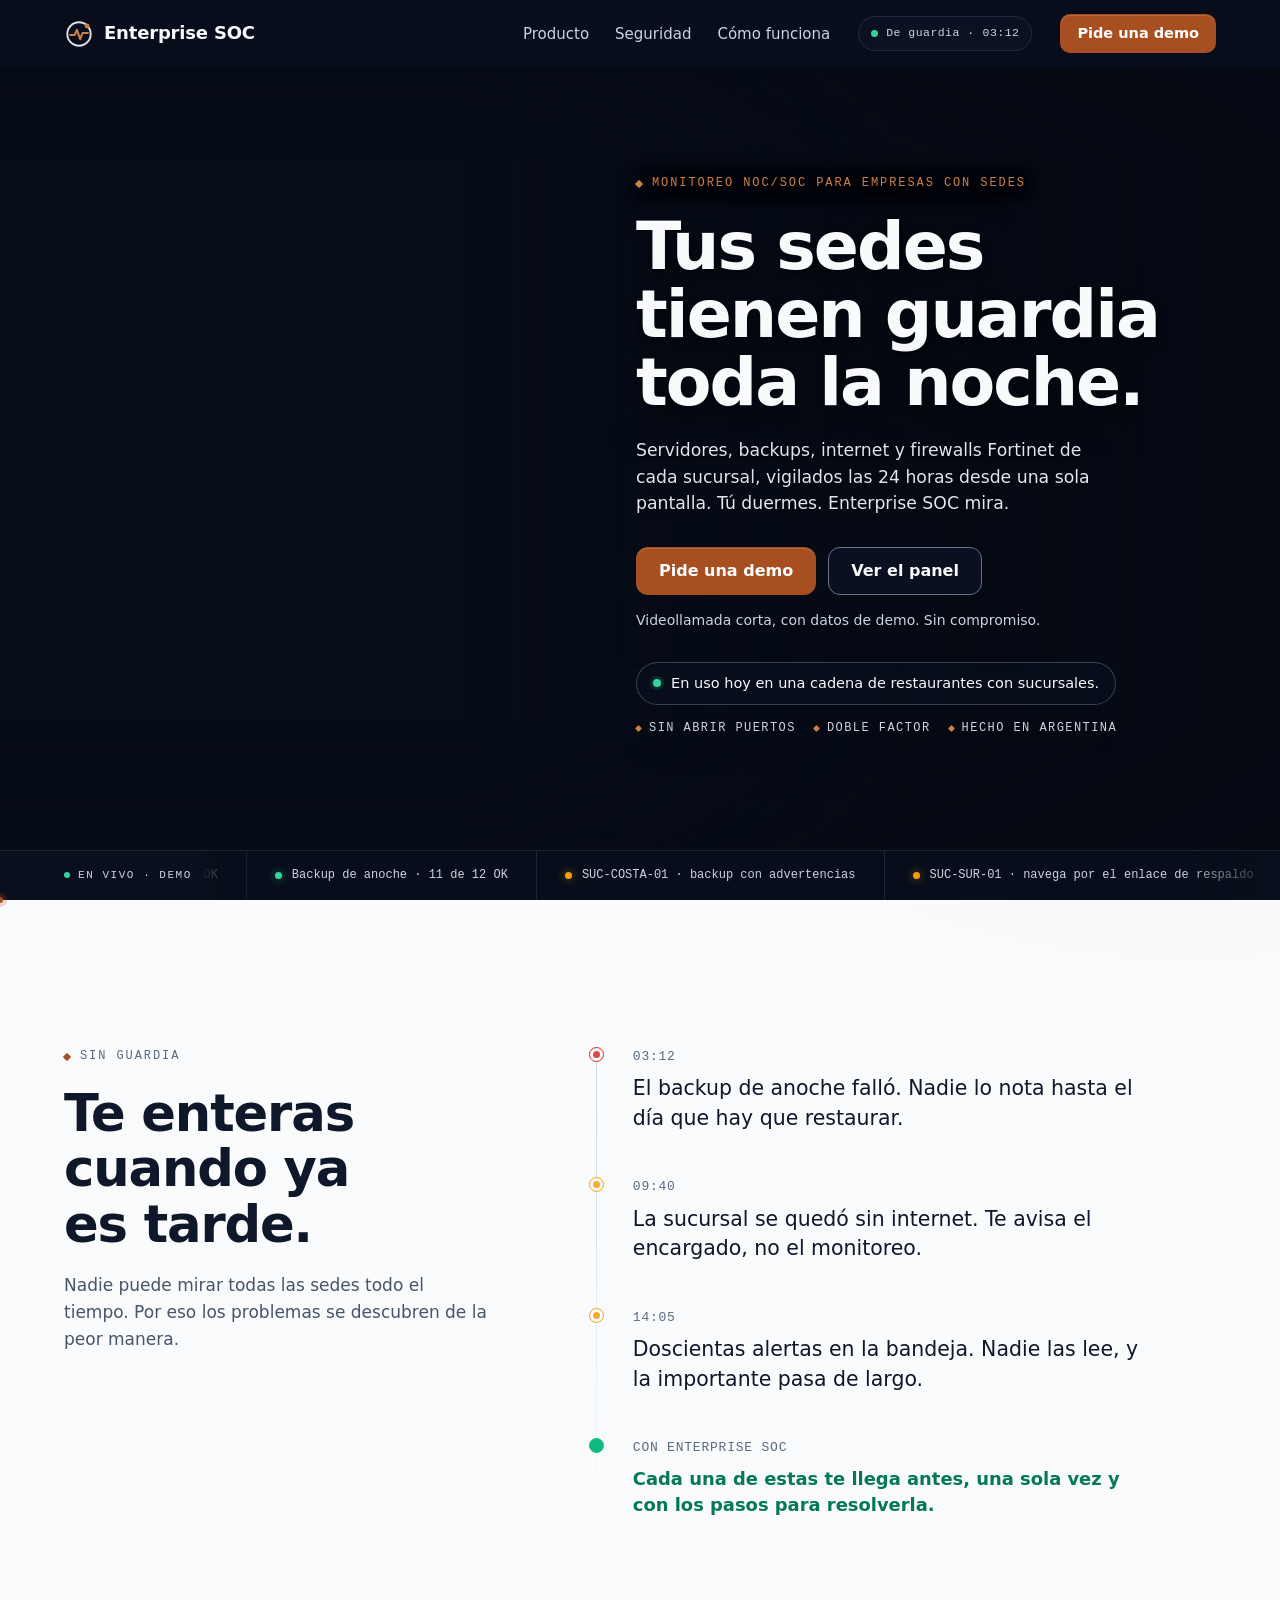
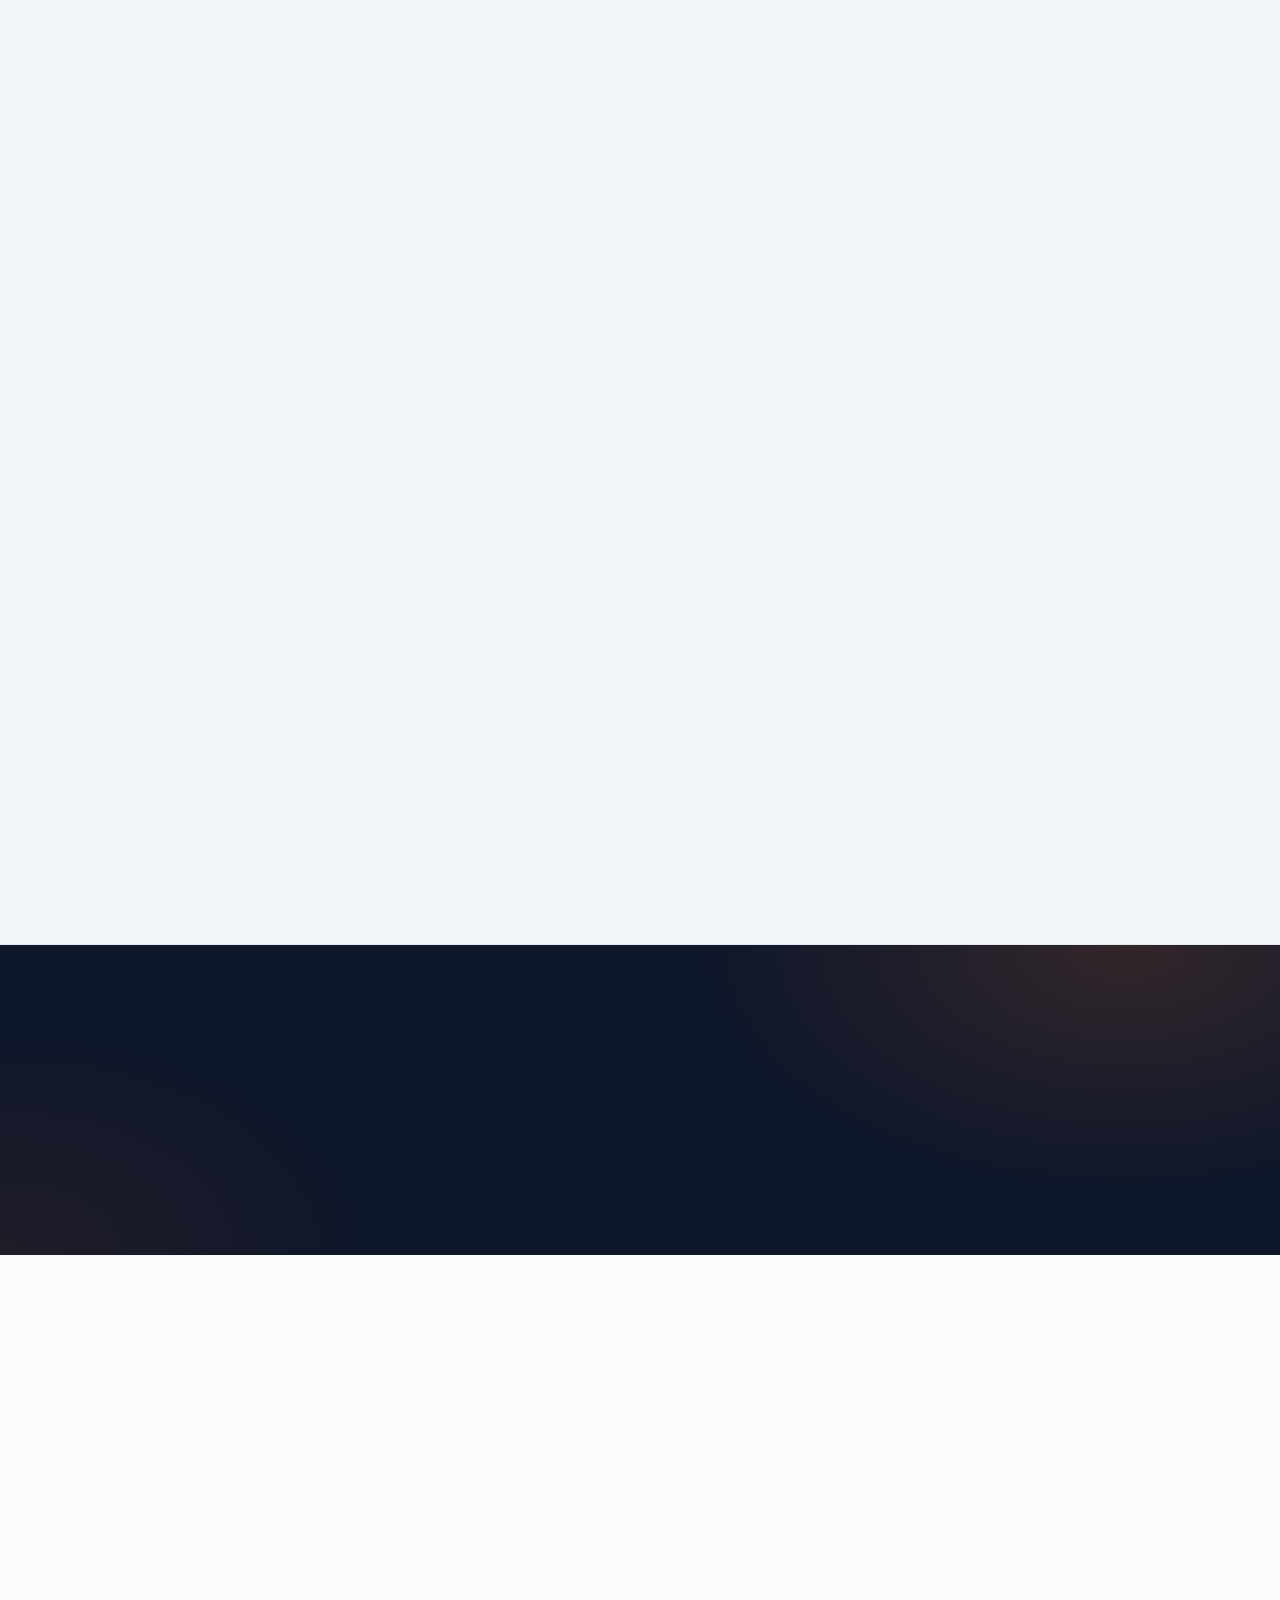
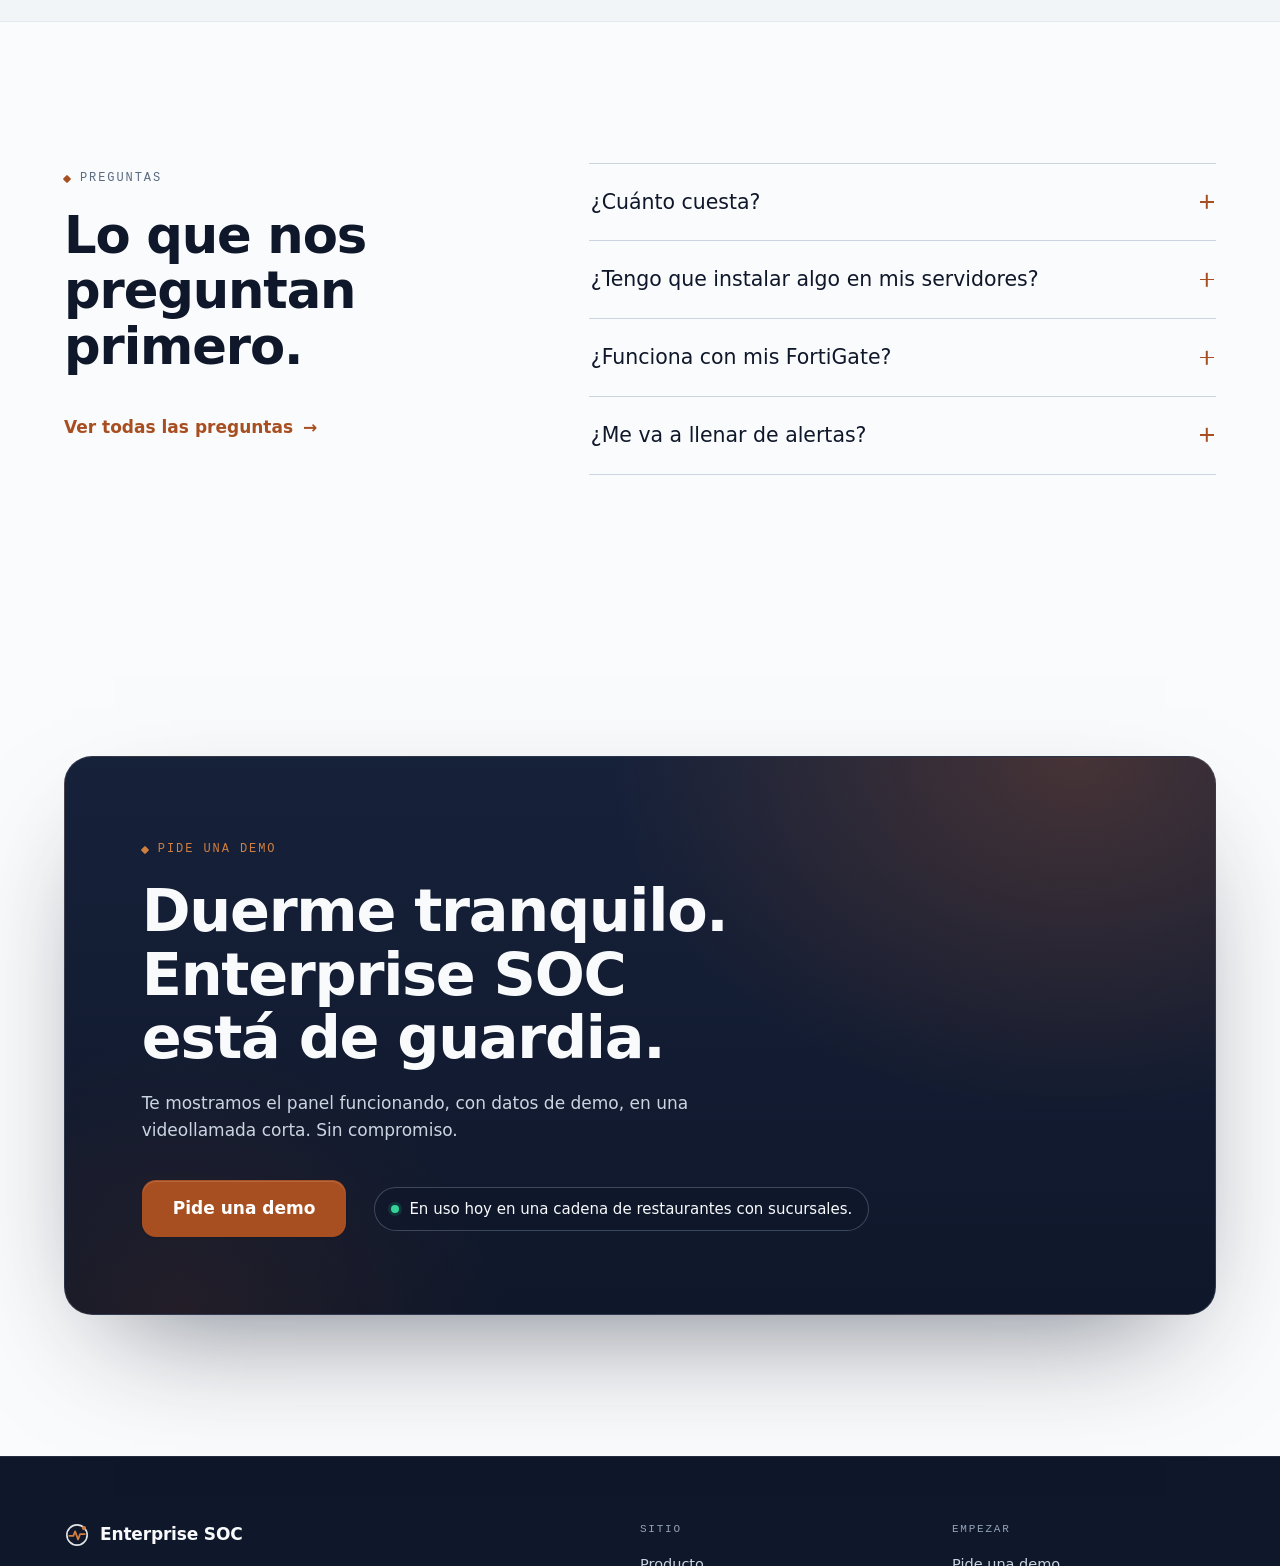
==== commit a2790dec: "v16: detalles de accesibilidad y video - El recorrido se pausa si se oculta la pestana. - Si falla e" ====
--- a/public/index.html
+++ b/public/index.html
@@ -195,7 +195,7 @@
 .hero-micro{margin-top:14px;font-size:14px;color:#CBD5E1}
 .hero-proof{margin-top:30px;display:flex;flex-direction:column;align-items:flex-start;gap:14px}
 .hero-proof .proof{background:rgba(9,16,30,.6);backdrop-filter:blur(10px);-webkit-backdrop-filter:blur(10px);text-shadow:none;font-size:14.5px}
-.facts{list-style:none;margin:0;padding:0;display:flex;flex-wrap:wrap;gap:6px 18px;font-family:var(--f-mono);font-size:11.5px;letter-spacing:.12em;text-transform:uppercase;color:#CBD5E1}
+.facts{list-style:none;margin:0;padding:0;display:flex;flex-wrap:wrap;gap:6px 18px;font-family:var(--f-mono);font-size:12px;letter-spacing:.12em;text-transform:uppercase;color:#CBD5E1}
 .facts li{display:inline-flex;align-items:center;gap:8px}
 .facts li::before{content:"";width:5px;height:5px;border-radius:1px;background:var(--accent);transform:rotate(45deg)}
 .hv-b,.hv-c{display:none}
@@ -1237,7 +1237,7 @@
       </div>
     </div>
 
-    <div class="ticker" data-fx="marquee" data-mask="off" data-speed="50" data-pause-label="Pausar la cinta de eventos|Reanudar la cinta de eventos" aria-label="Ejemplo de eventos que vigila Enterprise SOC">
+    <div class="ticker" role="group" data-fx="marquee" data-mask="off" data-speed="50" data-pause-label="Pausar la cinta de eventos|Reanudar la cinta de eventos" aria-label="Ejemplo de eventos que vigila Enterprise SOC">
       <p class="ticker-label" aria-hidden="true"><i></i><span class="tl-live">EN VIVO · </span>DEMO</p>
       <div class="ticker-track">
         <span class="ev">SRV-SQL01 · CPU 30% · OK</span><span class="ev">Backup de anoche · 11 de 12 OK</span><span class="ev warn">SUC-COSTA-01 · backup con advertencias</span><span class="ev warn">SUC-SUR-01 · navega por el enlace de respaldo</span><span class="ev">FGT-CENTRAL · el IPS bloqueó un ataque</span><span class="ev warn">SRV-FILE01 · C: se llena en 9 días</span><span class="ev crit">SRV-WEB01 · 42 intentos fallidos · reconocida</span><span class="ev">Ticket #120 · resuelto en 40 min</span><span class="ev">Defender · archivo en cuarentena</span><span class="ev">RDP · SRV-ERP01 · sesión cerrada</span><span class="ev">Reporte diario en PDF · enviado</span>
@@ -1329,7 +1329,7 @@
       </div></div>
       <p class="shot-caption r" aria-live="polite"><b>General.</b> La salud de cada servidor, los backups de anoche y las alertas abiertas, en una mirada.</p>
       <p class="caption-note r">Datos de demostración</p>
-      <p class="tour r"><a class="vchip" href="/assets/video/tour-l.h264.mp4?v=16" data-video="dialog" data-fx="magnetic" aria-label="Ver el recorrido del panel en video, 40 segundos"
+      <p class="tour r"><a class="vchip" href="/assets/video/tour-l.h264.mp4?v=16" data-video="dialog" data-fx="magnetic" aria-label="Ver el recorrido 0:40, video de 40 segundos del panel"
         data-title="Recorrido por el panel"
         data-desc="Recorrido de 40 segundos por las 8 pantallas del panel con datos de demostración: monitoreo, detalle, backups, red, Fortinet, guardia, operaciones y administración."
         data-sources="/assets/video/tour-l.av1.mp4?v=16 av01.0.05M.08, /assets/video/tour-l.h264.mp4?v=16 avc1.640028"
